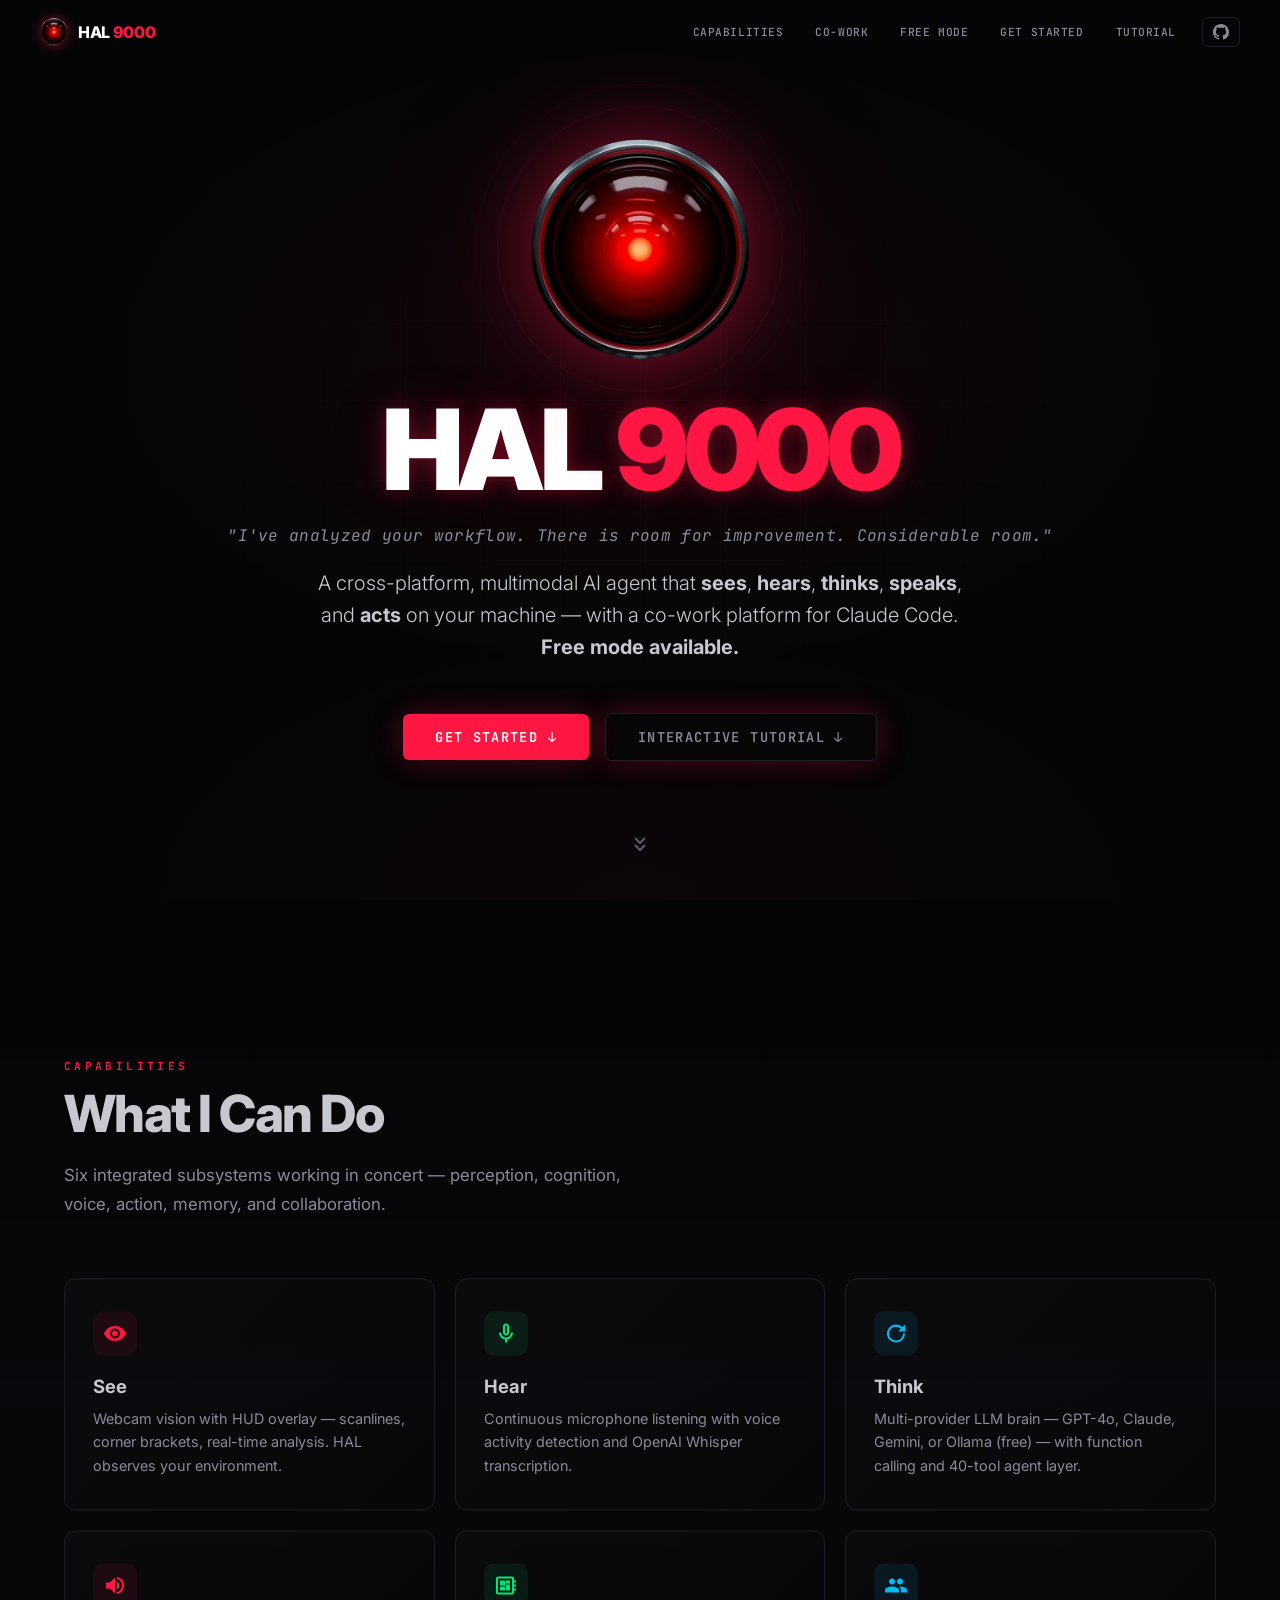
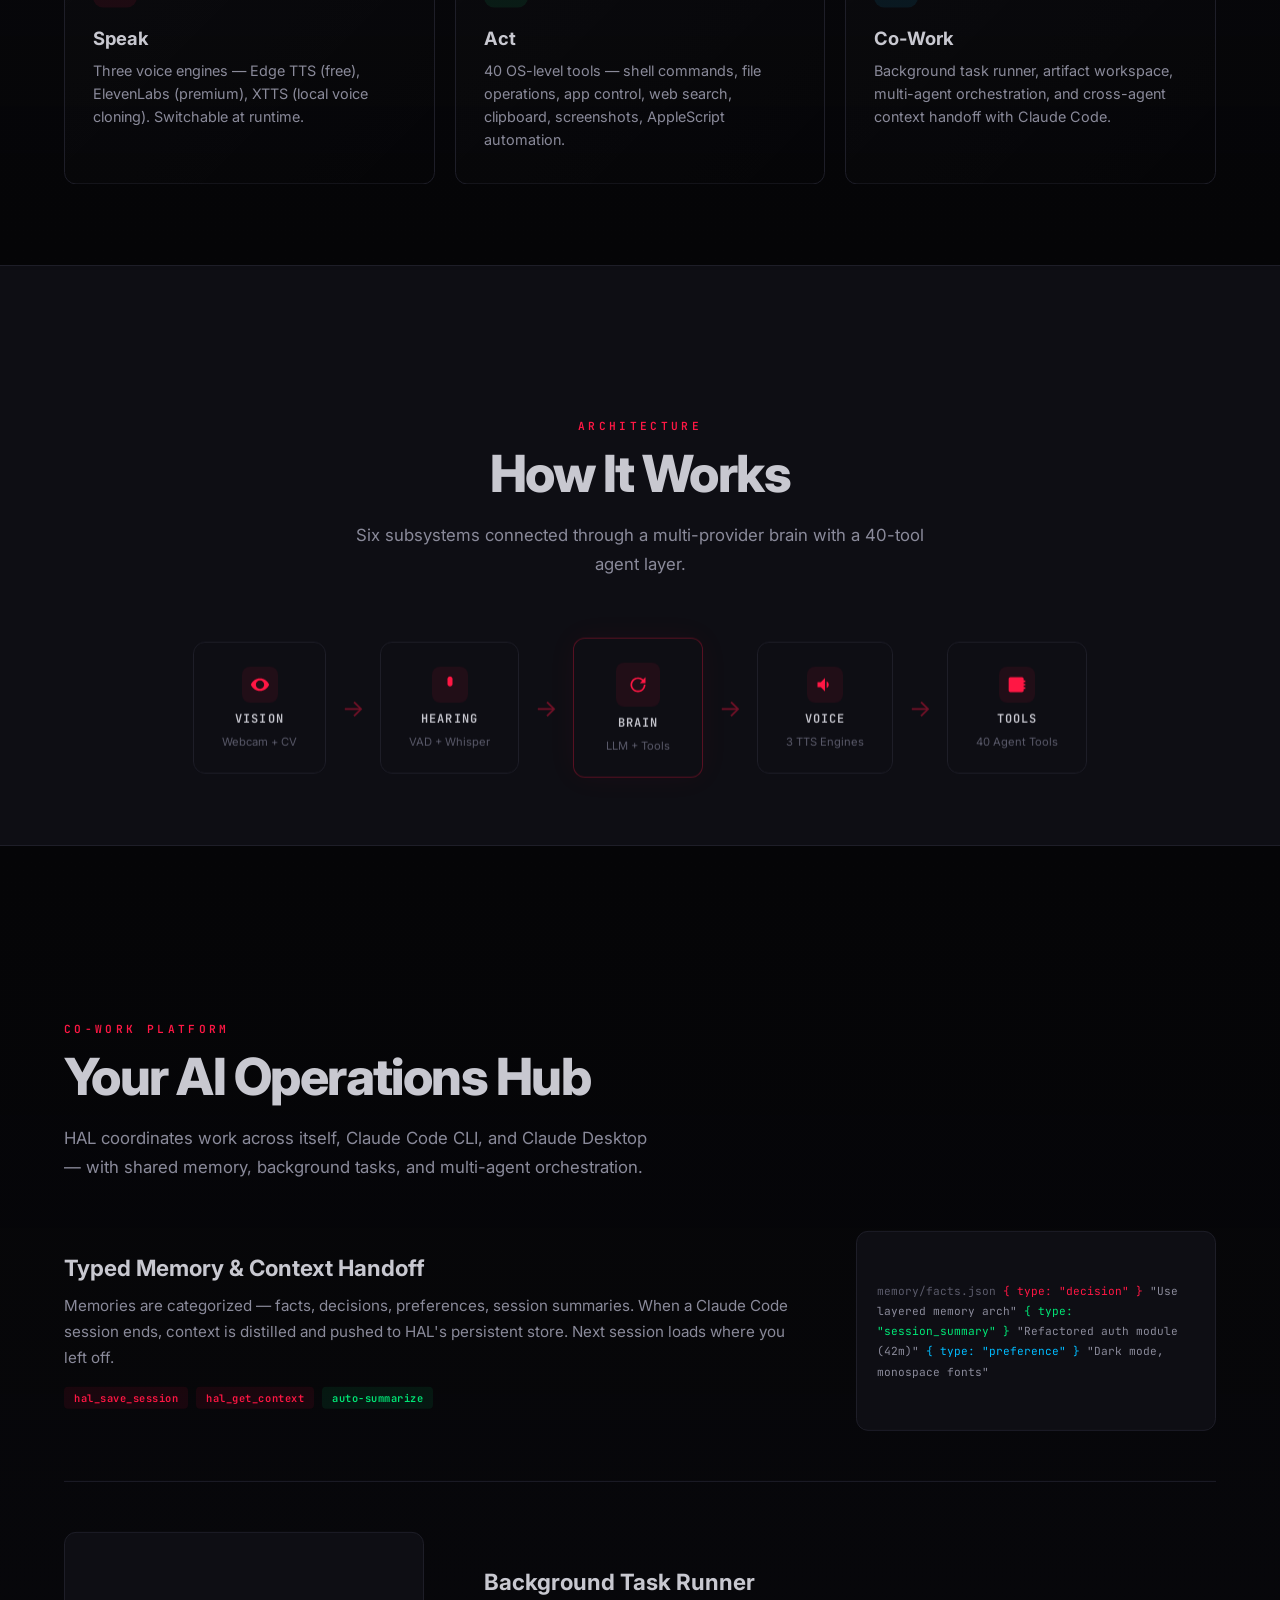
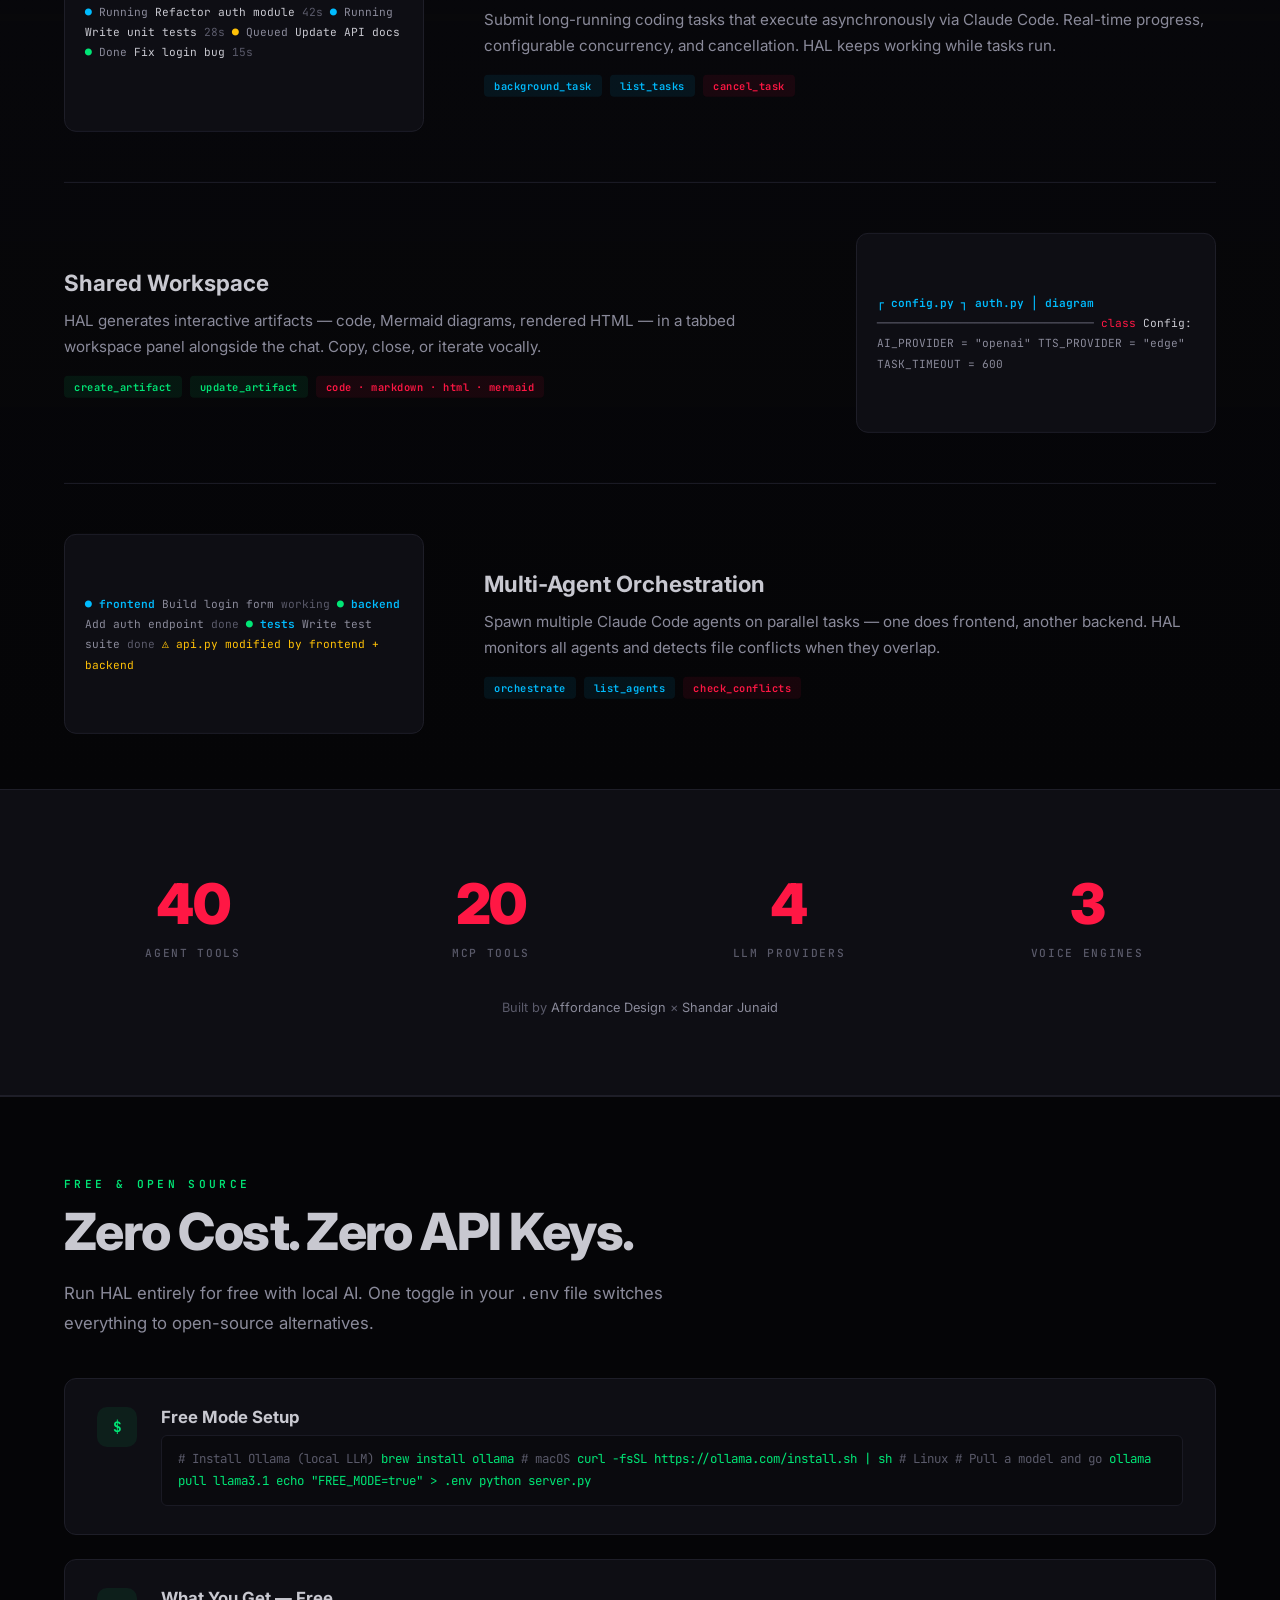
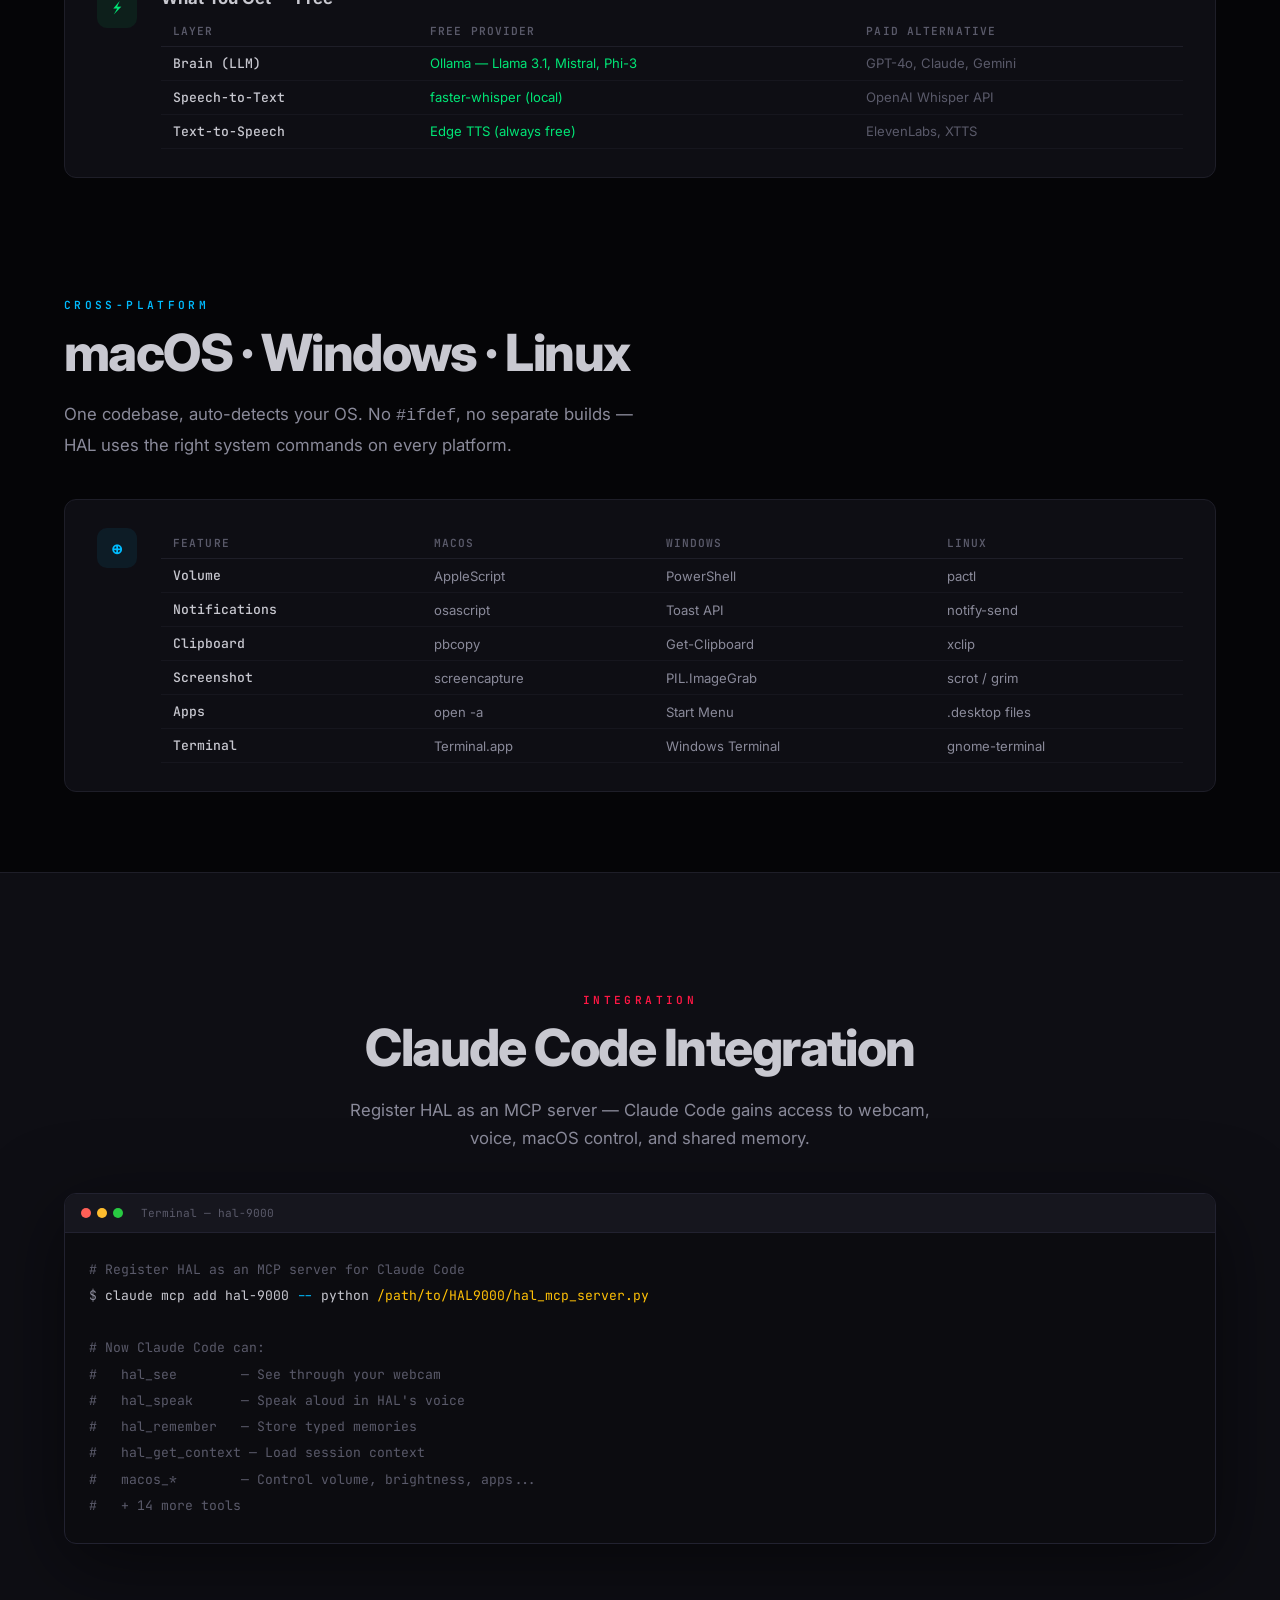
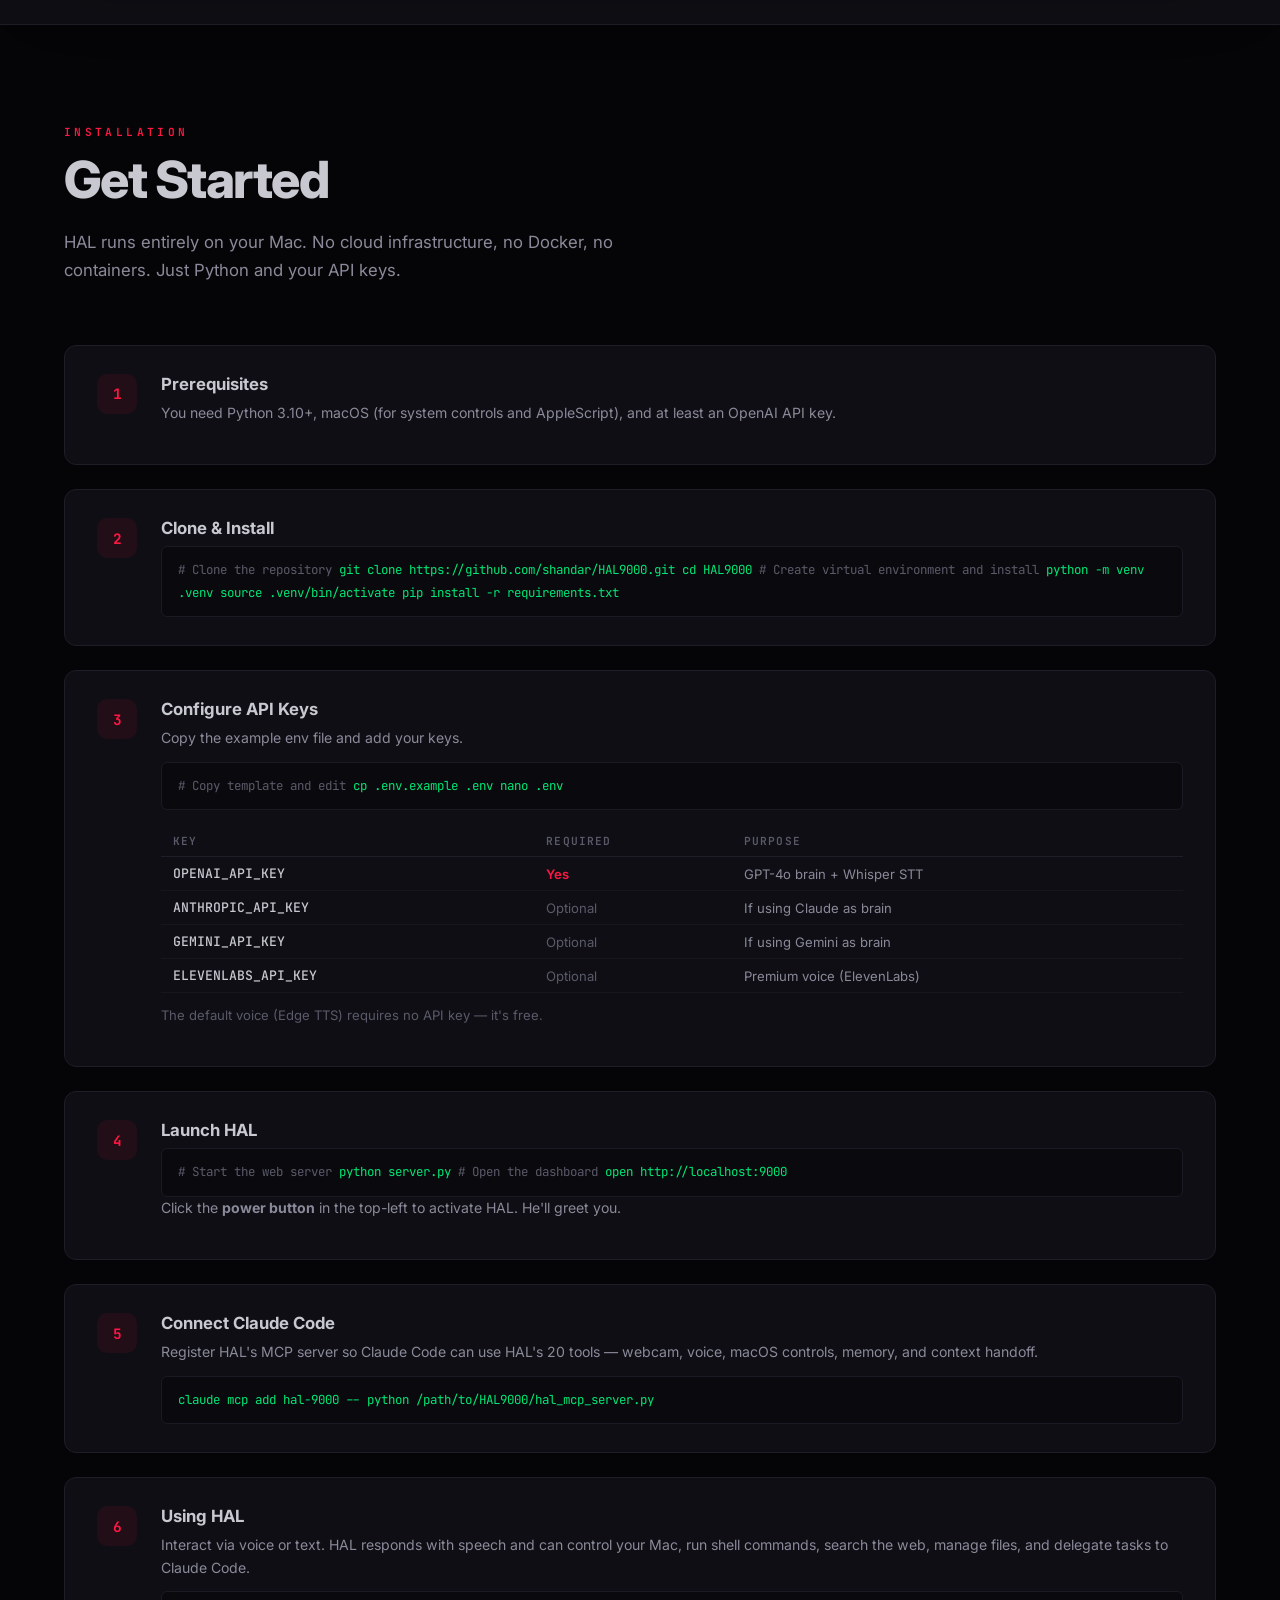
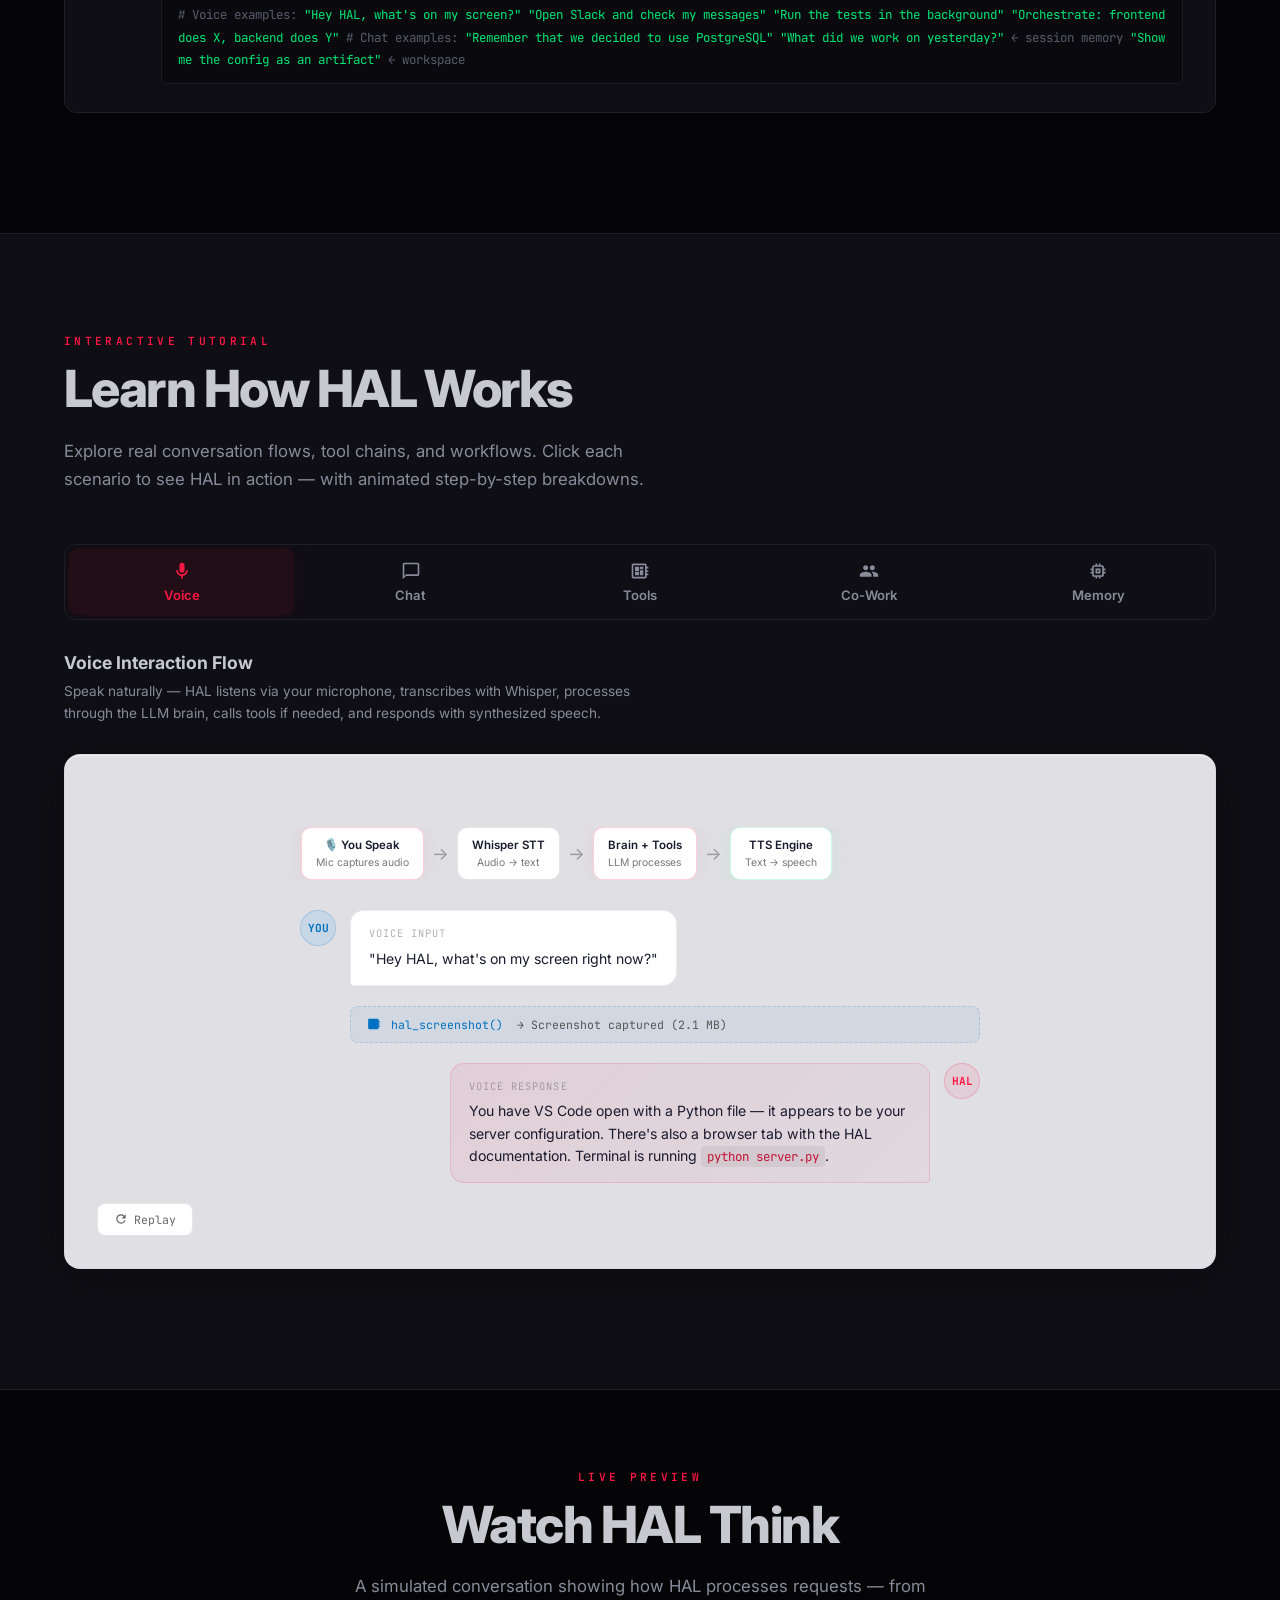
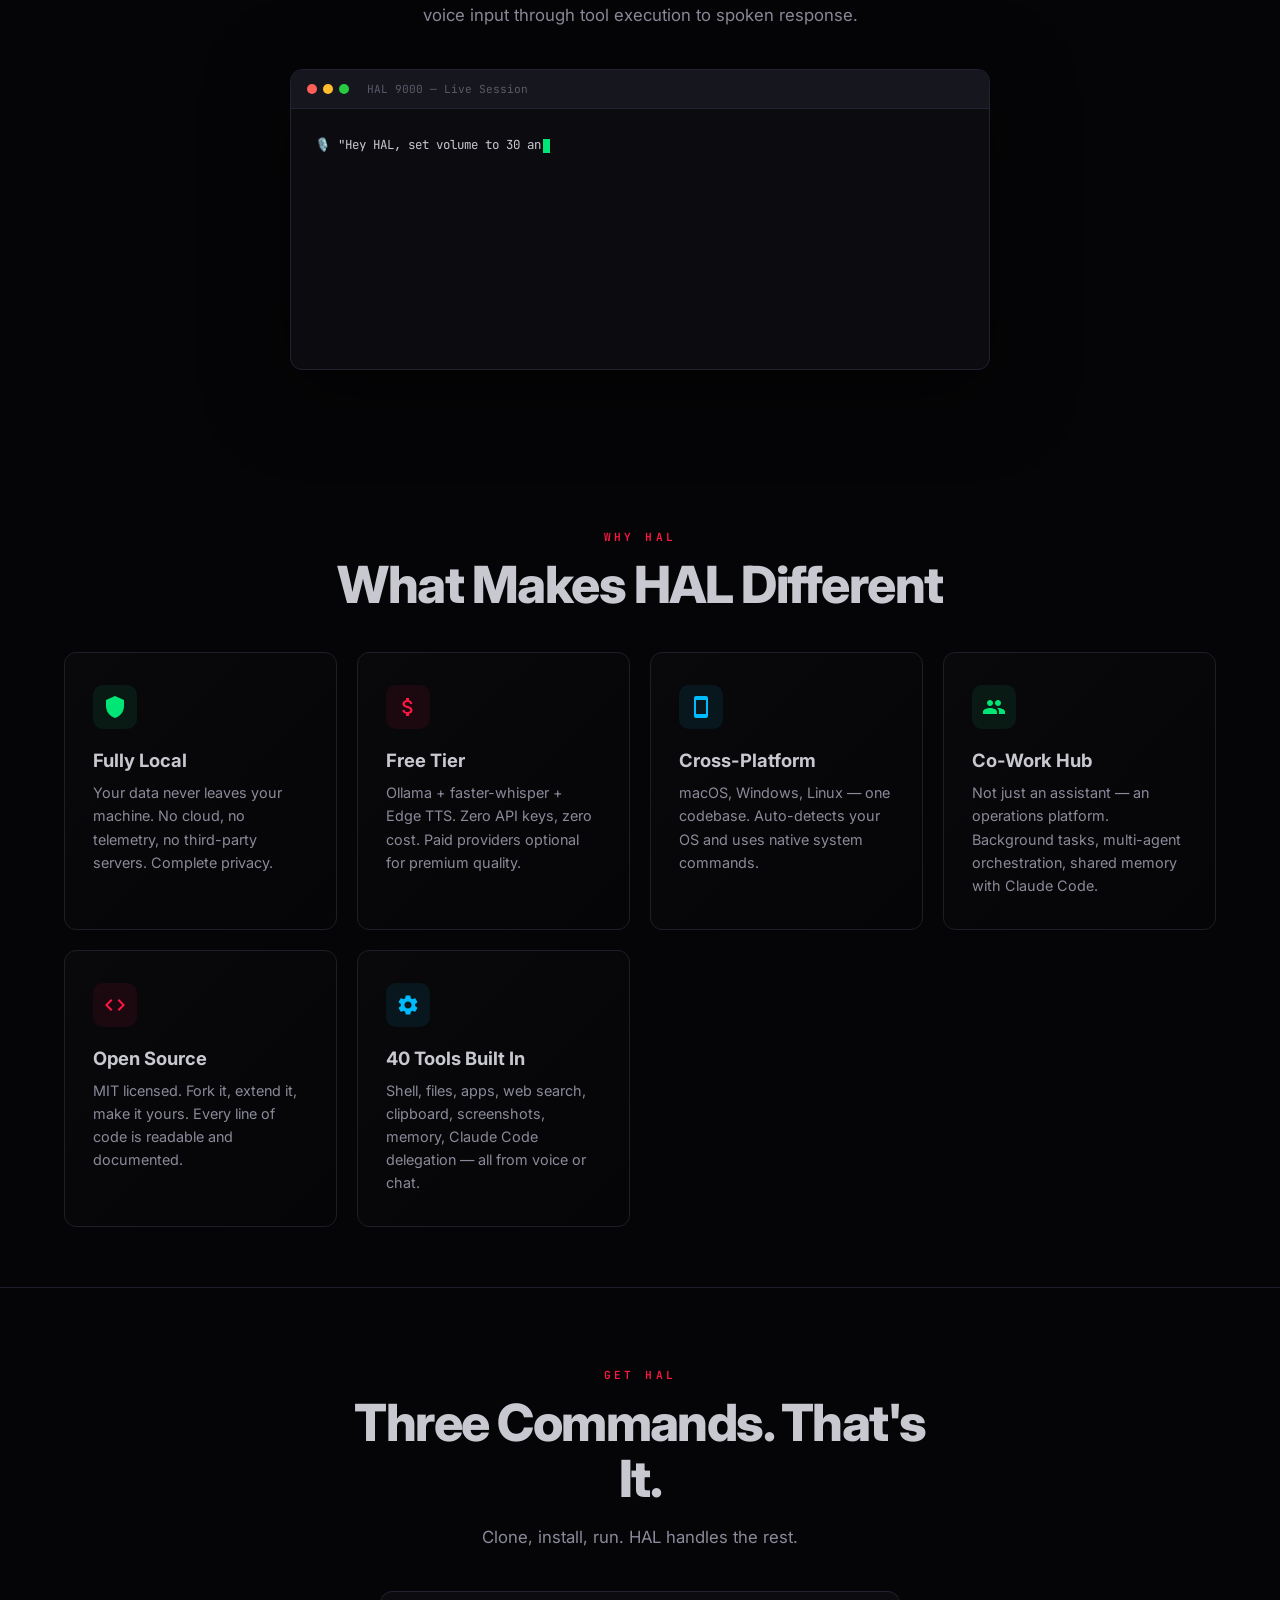
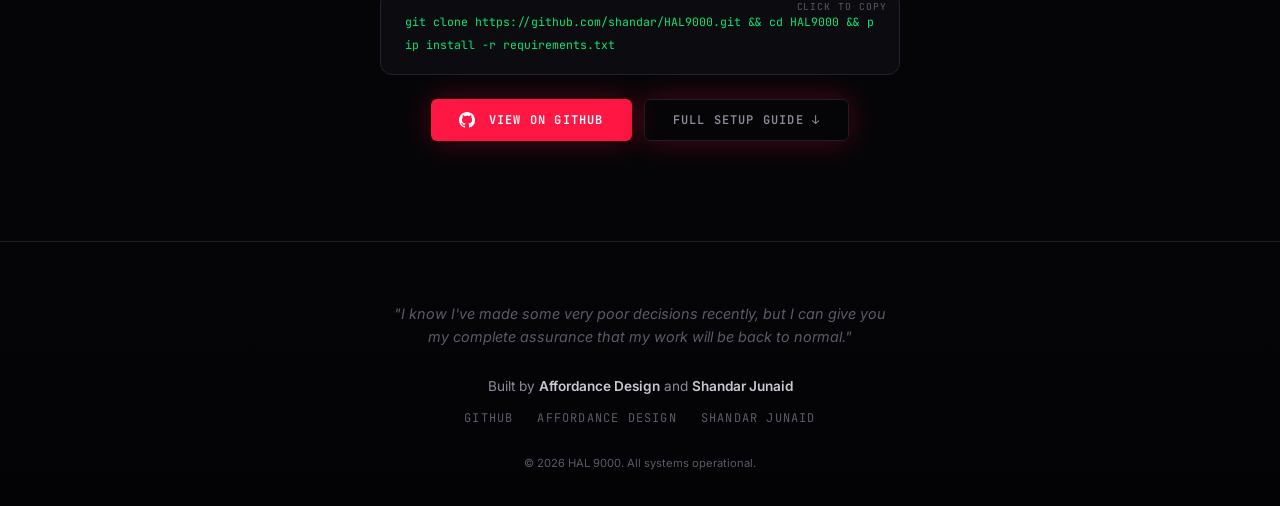
==== landing.html @ 559fd6ff "feat(landing): light tutorial frame, live demo terminal, why-HAL cards, install CTA Tutorial: - Off-" ====
<!DOCTYPE html>
<html lang="en">
<head>
  <meta charset="UTF-8">
  <meta name="viewport" content="width=device-width, initial-scale=1.0">
  <meta name="description" content="HAL 9000 — A cross-platform multimodal AI agent that sees, hears, thinks, speaks, and acts. 40 tools, 4 LLM providers (including free Ollama), co-work platform with Claude Code. Works on macOS, Windows, and Linux.">
  <meta name="theme-color" content="#ff1744">
  <title>HAL 9000 — Local Multimodal AI Agent</title>
  <link rel="icon" type="image/png" href="assets/HAL-eye-192.png">
  <link rel="preconnect" href="https://fonts.googleapis.com">
  <link rel="preconnect" href="https://fonts.gstatic.com" crossorigin>
  <link href="https://fonts.googleapis.com/css2?family=Inter:wght@300;400;500;600;700;800;900&family=JetBrains+Mono:wght@400;500;600&display=swap" rel="stylesheet">
  <link rel="stylesheet" href="assets/landing.css">
</head>
<body>

  <!-- ═══ NAV ═══ -->
  <nav class="nav" id="nav">
    <div class="nav-inner">
      <a href="#" class="nav-brand">
        <img src="assets/HAL-eye.png" alt="HAL" class="nav-logo">
        <span>HAL <span class="nav-9000">9000</span></span>
      </a>
      <div class="nav-links" id="nav-links">
        <a href="#capabilities" class="nav-link" data-section="capabilities">Capabilities</a>
        <a href="#cowork" class="nav-link" data-section="cowork">Co-Work</a>
        <a href="#free-mode" class="nav-link" data-section="free-mode">Free Mode</a>
        <a href="#guide" class="nav-link" data-section="guide">Get Started</a>
        <a href="#tutorial" class="nav-link" data-section="tutorial">Tutorial</a>
        <a href="https://github.com/shandar/HAL9000" target="_blank" class="nav-link nav-gh">
          <svg viewBox="0 0 24 24" fill="currentColor" width="16" height="16"><path d="M12 0C5.37 0 0 5.37 0 12c0 5.31 3.435 9.795 8.205 11.385.6.105.825-.255.825-.57 0-.285-.015-1.23-.015-2.235-3.015.555-3.795-.735-4.035-1.41-.135-.345-.72-1.41-1.23-1.695-.42-.225-1.02-.78-.015-.795.945-.015 1.62.87 1.845 1.23 1.08 1.815 2.805 1.305 3.495.99.105-.78.42-1.305.765-1.605-2.67-.3-5.46-1.335-5.46-5.925 0-1.305.465-2.385 1.23-3.225-.12-.3-.54-1.53.12-3.18 0 0 1.005-.315 3.3 1.23.96-.27 1.98-.405 3-.405s2.04.135 3 .405c2.295-1.56 3.3-1.23 3.3-1.23.66 1.65.24 2.88.12 3.18.765.84 1.23 1.905 1.23 3.225 0 4.605-2.805 5.625-5.475 5.925.435.375.81 1.095.81 2.22 0 1.605-.015 2.895-.015 3.3 0 .315.225.69.825.57A12.02 12.02 0 0024 12c0-6.63-5.37-12-12-12z"/></svg>
        </a>
      </div>
      <button class="nav-toggle" id="nav-toggle" onclick="document.getElementById('nav-links').classList.toggle('open')" aria-label="Menu">
        <span></span><span></span><span></span>
      </button>
    </div>
  </nav>

  <!-- ═══ HERO ═══ -->
  <section class="hero">
    <div class="hero-bg"></div>
    <div class="hero-grid"></div>
    <div class="hero-content">
      <div class="hero-eye-wrap" data-parallax="0.3">
        <div class="hero-eye-glow"></div>
        <div class="hero-ring"></div>
        <div class="hero-ring-2"></div>
        <img src="assets/HAL-eye.png" alt="HAL 9000 Eye" class="hero-eye" />
      </div>
      <h1 class="hero-title">HAL <span>9000</span></h1>
      <div class="hero-tagline-wrap">
        <canvas class="hero-waveform" id="hero-waveform"></canvas>
        <p class="hero-tagline" id="hero-tagline"></p>
      </div>
      <p class="hero-subtitle">A cross-platform, multimodal AI agent that <strong>sees</strong>, <strong>hears</strong>, <strong>thinks</strong>, <strong>speaks</strong>, and <strong>acts</strong> on your machine — with a co-work platform for Claude Code. <strong>Free mode available.</strong></p>
      <a href="#guide" class="hero-cta">Get Started ↓</a>
      <a href="#tutorial" class="hero-cta" style="background:transparent; border:1px solid var(--border); color:var(--text-dim); margin-left:12px;">Interactive Tutorial ↓</a>
    </div>
    <div class="scroll-indicator">
      <svg viewBox="0 0 24 24" fill="none" stroke="currentColor" stroke-width="2"><path d="M7 13l5 5 5-5M7 6l5 5 5-5"/></svg>
    </div>
  </section>

  <!-- ═══ CAPABILITIES ═══ -->
  <section class="capabilities" id="capabilities">
    <div class="container" data-parallax-section="0.03">
      <div class="reveal">
        <div class="section-label">Capabilities</div>
        <h2 class="section-title">What I Can Do</h2>
        <p class="section-desc">Six integrated subsystems working in concert — perception, cognition, voice, action, memory, and collaboration.</p>
      </div>

      <div class="cap-grid reveal-stagger">
        <div class="cap-card reveal" style="transition-delay:0.05s">
          <div class="cap-icon red">
            <svg viewBox="0 0 24 24" fill="currentColor"><path d="M12 4.5C7 4.5 2.73 7.61 1 12c1.73 4.39 6 7.5 11 7.5s9.27-3.11 11-7.5c-1.73-4.39-6-7.5-11-7.5zM12 17c-2.76 0-5-2.24-5-5s2.24-5 5-5 5 2.24 5 5-2.24 5-5 5zm0-8c-1.66 0-3 1.34-3 3s1.34 3 3 3 3-1.34 3-3-1.34-3-3-3z"/></svg>
          </div>
          <h3>See</h3>
          <p>Webcam vision with HUD overlay — scanlines, corner brackets, real-time analysis. HAL observes your environment.</p>
        </div>

        <div class="cap-card reveal" style="transition-delay:0.1s">
          <div class="cap-icon green">
            <svg viewBox="0 0 24 24" fill="currentColor"><path d="M12 14c1.66 0 3-1.34 3-3V5c0-1.66-1.34-3-3-3S9 3.34 9 5v6c0 1.66 1.34 3 3 3zm-1-9c0-.55.45-1 1-1s1 .45 1 1v6c0 .55-.45 1-1 1s-1-.45-1-1V5zm6 6c0 2.76-2.24 5-5 5s-5-2.24-5-5H5c0 3.53 2.61 6.43 6 6.92V21h2v-3.08c3.39-.49 6-3.39 6-6.92h-2z"/></svg>
          </div>
          <h3>Hear</h3>
          <p>Continuous microphone listening with voice activity detection and OpenAI Whisper transcription.</p>
        </div>

        <div class="cap-card reveal" style="transition-delay:0.15s">
          <div class="cap-icon cyan">
            <svg viewBox="0 0 24 24" fill="currentColor"><path d="M21 10.12h-6.78l2.74-2.82c-2.73-2.7-7.15-2.8-9.88-.1-2.73 2.71-2.73 7.08 0 9.79s7.15 2.71 9.88 0C18.32 15.65 19 14.08 19 12.1h2c0 1.98-.88 4.55-2.64 6.29-3.51 3.48-9.21 3.48-12.72 0-3.5-3.47-3.5-9.12 0-12.6 3.51-3.47 9.14-3.49 12.65-.06L21 3v7.12z"/></svg>
          </div>
          <h3>Think</h3>
          <p>Multi-provider LLM brain — GPT-4o, Claude, Gemini, or Ollama (free) — with function calling and 40-tool agent layer.</p>
        </div>

        <div class="cap-card reveal" style="transition-delay:0.2s">
          <div class="cap-icon red">
            <svg viewBox="0 0 24 24" fill="currentColor"><path d="M3 9v6h4l5 5V4L7 9H3zm13.5 3c0-1.77-1.02-3.29-2.5-4.03v8.05c1.48-.73 2.5-2.25 2.5-4.02zM14 3.23v2.06c2.89.86 5 3.54 5 6.71s-2.11 5.85-5 6.71v2.06c4.01-.91 7-4.49 7-8.77s-2.99-7.86-7-8.77z"/></svg>
          </div>
          <h3>Speak</h3>
          <p>Three voice engines — Edge TTS (free), ElevenLabs (premium), XTTS (local voice cloning). Switchable at runtime.</p>
        </div>

        <div class="cap-card reveal" style="transition-delay:0.25s">
          <div class="cap-icon green">
            <svg viewBox="0 0 24 24" fill="currentColor"><path d="M22 9V7h-2V5c0-1.1-.9-2-2-2H4c-1.1 0-2 .9-2 2v14c0 1.1.9 2 2 2h14c1.1 0 2-.9 2-2v-2h2v-2h-2v-2h2v-2h-2V9h2zm-4 10H4V5h14v14zM6 13h5v4H6v-4zm6-6h4v3h-4V7zM6 7h5v5H6V7zm6 4h4v6h-4v-6z"/></svg>
          </div>
          <h3>Act</h3>
          <p>40 OS-level tools — shell commands, file operations, app control, web search, clipboard, screenshots, AppleScript automation.</p>
        </div>

        <div class="cap-card reveal" style="transition-delay:0.3s">
          <div class="cap-icon cyan">
            <svg viewBox="0 0 24 24" fill="currentColor"><path d="M16 11c1.66 0 2.99-1.34 2.99-3S17.66 5 16 5c-1.66 0-3 1.34-3 3s1.34 3 3 3zm-8 0c1.66 0 2.99-1.34 2.99-3S9.66 5 8 5C6.34 5 5 6.34 5 8s1.34 3 3 3zm0 2c-2.33 0-7 1.17-7 3.5V19h14v-2.5c0-2.33-4.67-3.5-7-3.5zm8 0c-.29 0-.62.02-.97.05 1.16.84 1.97 1.97 1.97 3.45V19h6v-2.5c0-2.33-4.67-3.5-7-3.5z"/></svg>
          </div>
          <h3>Co-Work</h3>
          <p>Background task runner, artifact workspace, multi-agent orchestration, and cross-agent context handoff with Claude Code.</p>
        </div>
      </div>
    </div>
  </section>

  <!-- ═══ ARCHITECTURE ═══ -->
  <section class="architecture">
    <div class="container" data-parallax-section="0.04">
      <div class="reveal" style="text-align:center;">
        <div class="section-label">Architecture</div>
        <h2 class="section-title">How It Works</h2>
        <p class="section-desc" style="margin:0 auto 20px;">Six subsystems connected through a multi-provider brain with a 40-tool agent layer.</p>
      </div>

      <div class="arch-flow reveal">
        <div class="arch-node">
          <div class="arch-node-icon">
            <svg viewBox="0 0 24 24" fill="currentColor"><path d="M12 4.5C7 4.5 2.73 7.61 1 12c1.73 4.39 6 7.5 11 7.5s9.27-3.11 11-7.5c-1.73-4.39-6-7.5-11-7.5zM12 17c-2.76 0-5-2.24-5-5s2.24-5 5-5 5 2.24 5 5-2.24 5-5 5z"/></svg>
          </div>
          <span class="arch-node-label">Vision</span>
          <span class="arch-node-sub">Webcam + CV</span>
        </div>

        <span class="arch-arrow">→</span>

        <div class="arch-node">
          <div class="arch-node-icon">
            <svg viewBox="0 0 24 24" fill="currentColor"><path d="M12 14c1.66 0 3-1.34 3-3V5c0-1.66-1.34-3-3-3S9 3.34 9 5v6c0 1.66 1.34 3 3 3z"/></svg>
          </div>
          <span class="arch-node-label">Hearing</span>
          <span class="arch-node-sub">VAD + Whisper</span>
        </div>

        <span class="arch-arrow">→</span>

        <div class="arch-node" style="border-color: rgba(255,23,68,0.3); box-shadow: 0 0 30px rgba(255,23,68,0.05);">
          <div class="arch-node-icon" style="width:44px; height:44px;">
            <svg viewBox="0 0 24 24" fill="currentColor"><path d="M21 10.12h-6.78l2.74-2.82c-2.73-2.7-7.15-2.8-9.88-.1-2.73 2.71-2.73 7.08 0 9.79s7.15 2.71 9.88 0C18.32 15.65 19 14.08 19 12.1h2c0 1.98-.88 4.55-2.64 6.29-3.51 3.48-9.21 3.48-12.72 0-3.5-3.47-3.5-9.12 0-12.6 3.51-3.47 9.14-3.49 12.65-.06L21 3v7.12z"/></svg>
          </div>
          <span class="arch-node-label">Brain</span>
          <span class="arch-node-sub">LLM + Tools</span>
        </div>

        <span class="arch-arrow">→</span>

        <div class="arch-node">
          <div class="arch-node-icon">
            <svg viewBox="0 0 24 24" fill="currentColor"><path d="M3 9v6h4l5 5V4L7 9H3zm13.5 3c0-1.77-1.02-3.29-2.5-4.03v8.05c1.48-.73 2.5-2.25 2.5-4.02z"/></svg>
          </div>
          <span class="arch-node-label">Voice</span>
          <span class="arch-node-sub">3 TTS Engines</span>
        </div>

        <span class="arch-arrow">→</span>

        <div class="arch-node">
          <div class="arch-node-icon">
            <svg viewBox="0 0 24 24" fill="currentColor"><path d="M22 9V7h-2V5c0-1.1-.9-2-2-2H4c-1.1 0-2 .9-2 2v14c0 1.1.9 2 2 2h14c1.1 0 2-.9 2-2v-2h2v-2h-2v-2h2v-2h-2V9h2z"/></svg>
          </div>
          <span class="arch-node-label">Tools</span>
          <span class="arch-node-sub">40 Agent Tools</span>
        </div>
      </div>
    </div>
  </section>

  <!-- ═══ CO-WORK ═══ -->
  <section class="cowork" id="cowork">
    <div class="container" data-parallax-section="0.03">
      <div class="reveal">
        <div class="section-label">Co-Work Platform</div>
        <h2 class="section-title">Your AI Operations Hub</h2>
        <p class="section-desc">HAL coordinates work across itself, Claude Code CLI, and Claude Desktop — with shared memory, background tasks, and multi-agent orchestration.</p>
      </div>

      <div class="cowork-strip reveal-left">
        <div class="cowork-text">
          <h3>Typed Memory & Context Handoff</h3>
          <p>Memories are categorized — facts, decisions, preferences, session summaries. When a Claude Code session ends, context is distilled and pushed to HAL's persistent store. Next session loads where you left off.</p>
          <div class="cowork-tags">
            <span class="cowork-tag">hal_save_session</span>
            <span class="cowork-tag">hal_get_context</span>
            <span class="cowork-tag green">auto-summarize</span>
          </div>
        </div>
        <div class="cowork-visual">
          <div class="cowork-visual-inner">
<span style="color:var(--text-muted)">memory/facts.json</span>
<span style="color:var(--red)">{ type: "decision" }</span>
<span style="color:var(--text-dim)">  "Use layered memory arch"</span>
<span style="color:var(--green)">{ type: "session_summary" }</span>
<span style="color:var(--text-dim)">  "Refactored auth module (42m)"</span>
<span style="color:var(--cyan)">{ type: "preference" }</span>
<span style="color:var(--text-dim)">  "Dark mode, monospace fonts"</span>
          </div>
        </div>
      </div>

      <div class="cowork-strip reverse reveal-right">
        <div class="cowork-text">
          <h3>Background Task Runner</h3>
          <p>Submit long-running coding tasks that execute asynchronously via Claude Code. Real-time progress, configurable concurrency, and cancellation. HAL keeps working while tasks run.</p>
          <div class="cowork-tags">
            <span class="cowork-tag cyan">background_task</span>
            <span class="cowork-tag cyan">list_tasks</span>
            <span class="cowork-tag">cancel_task</span>
          </div>
        </div>
        <div class="cowork-visual">
          <div class="cowork-visual-inner">
<span style="color:var(--cyan)">●</span> <span style="color:var(--text-dim)">Running</span>  <span style="color:var(--text)">Refactor auth module</span>  <span style="color:var(--text-muted)">42s</span>
<span style="color:var(--cyan)">●</span> <span style="color:var(--text-dim)">Running</span>  <span style="color:var(--text)">Write unit tests</span>  <span style="color:var(--text-muted)">28s</span>
<span style="color:var(--amber)">●</span> <span style="color:var(--text-dim)">Queued</span>   <span style="color:var(--text)">Update API docs</span>
<span style="color:var(--green)">●</span> <span style="color:var(--text-dim)">Done</span>     <span style="color:var(--text)">Fix login bug</span>  <span style="color:var(--text-muted)">15s</span>
          </div>
        </div>
      </div>

      <div class="cowork-strip reveal-left">
        <div class="cowork-text">
          <h3>Shared Workspace</h3>
          <p>HAL generates interactive artifacts — code, Mermaid diagrams, rendered HTML — in a tabbed workspace panel alongside the chat. Copy, close, or iterate vocally.</p>
          <div class="cowork-tags">
            <span class="cowork-tag green">create_artifact</span>
            <span class="cowork-tag green">update_artifact</span>
            <span class="cowork-tag">code · markdown · html · mermaid</span>
          </div>
        </div>
        <div class="cowork-visual">
          <div class="cowork-visual-inner" style="color:var(--text-dim)">
<span style="color:var(--cyan);font-weight:600;">┌ config.py ┐  auth.py  │  diagram</span>
<span style="color:var(--text-muted)">───────────────────────────────</span>
<span style="color:var(--red)">class</span> <span style="color:var(--text)">Config:</span>
  <span style="color:var(--text-dim)">AI_PROVIDER = "openai"</span>
  <span style="color:var(--text-dim)">TTS_PROVIDER = "edge"</span>
  <span style="color:var(--text-dim)">TASK_TIMEOUT = 600</span>
          </div>
        </div>
      </div>

      <div class="cowork-strip reverse reveal-right">
        <div class="cowork-text">
          <h3>Multi-Agent Orchestration</h3>
          <p>Spawn multiple Claude Code agents on parallel tasks — one does frontend, another backend. HAL monitors all agents and detects file conflicts when they overlap.</p>
          <div class="cowork-tags">
            <span class="cowork-tag cyan">orchestrate</span>
            <span class="cowork-tag cyan">list_agents</span>
            <span class="cowork-tag">check_conflicts</span>
          </div>
        </div>
        <div class="cowork-visual">
          <div class="cowork-visual-inner">
<span style="color:var(--cyan)">●</span> <span style="color:var(--cyan);font-weight:600;">frontend</span>  <span style="color:var(--text-dim)">Build login form</span>  <span style="color:var(--text-muted)">working</span>
<span style="color:var(--green)">●</span> <span style="color:var(--cyan);font-weight:600;">backend</span>   <span style="color:var(--text-dim)">Add auth endpoint</span>  <span style="color:var(--text-muted)">done</span>
<span style="color:var(--green)">●</span> <span style="color:var(--cyan);font-weight:600;">tests</span>     <span style="color:var(--text-dim)">Write test suite</span>  <span style="color:var(--text-muted)">done</span>

<span style="color:var(--amber)">⚠ api.py modified by frontend + backend</span>
          </div>
        </div>
      </div>
    </div>
  </section>

  <!-- ═══ STATS ═══ -->
  <section class="stats">
    <div class="container">
      <div class="stats-grid reveal">
        <div>
          <div class="stat-number"><span class="counter-val" data-target="40">0</span></div>
          <div class="stat-label">Agent Tools</div>
        </div>
        <div>
          <div class="stat-number"><span class="counter-val" data-target="20">0</span></div>
          <div class="stat-label">MCP Tools</div>
        </div>
        <div>
          <div class="stat-number"><span class="counter-val" data-target="4">0</span></div>
          <div class="stat-label">LLM Providers</div>
        </div>
        <div>
          <div class="stat-number"><span class="counter-val" data-target="3">0</span></div>
          <div class="stat-label">Voice Engines</div>
        </div>
      </div>
      <div class="stats-attribution reveal">
        Built by <a href="https://affordance.design" target="_blank">Affordance Design</a> × <a href="https://shandarjunaid.com" target="_blank">Shandar Junaid</a>
      </div>
    </div>
  </section>

  <!-- ═══ FREE MODE ═══ -->
  <section class="guide" id="free-mode" style="padding:80px 0 60px; border-top:1px solid var(--border);">
    <div class="container">
      <div class="reveal">
        <div class="section-label" style="color:var(--green);">Free &amp; Open Source</div>
        <h2 class="section-title">Zero Cost. Zero API Keys.</h2>
        <p class="section-desc">Run HAL entirely for free with local AI. One toggle in your <code>.env</code> file switches everything to open-source alternatives.</p>
      </div>

      <div class="guide-steps" style="margin-top:40px;">
        <div class="guide-step reveal" style="transition-delay:0.05s">
          <div class="guide-step-num" style="background:var(--green-dim);color:var(--green);">$</div>
          <div class="guide-step-content">
            <h4>Free Mode Setup</h4>
            <div class="guide-code"><span class="dim"># Install Ollama (local LLM)</span>
brew install ollama              <span class="dim"># macOS</span>
curl -fsSL https://ollama.com/install.sh | sh   <span class="dim"># Linux</span>

<span class="dim"># Pull a model and go</span>
ollama pull llama3.1
echo "FREE_MODE=true" > .env
python server.py</div>
          </div>
        </div>

        <div class="guide-step reveal" style="transition-delay:0.1s">
          <div class="guide-step-num" style="background:var(--green-dim);color:var(--green);">⚡</div>
          <div class="guide-step-content">
            <h4>What You Get — Free</h4>
            <table class="guide-table" style="margin-top:8px;">
              <thead>
                <tr><th>Layer</th><th>Free Provider</th><th>Paid Alternative</th></tr>
              </thead>
              <tbody>
                <tr><td>Brain (LLM)</td><td style="color:var(--green);">Ollama — Llama 3.1, Mistral, Phi-3</td><td class="optional">GPT-4o, Claude, Gemini</td></tr>
                <tr><td>Speech-to-Text</td><td style="color:var(--green);">faster-whisper (local)</td><td class="optional">OpenAI Whisper API</td></tr>
                <tr><td>Text-to-Speech</td><td style="color:var(--green);">Edge TTS (always free)</td><td class="optional">ElevenLabs, XTTS</td></tr>
              </tbody>
            </table>
          </div>
        </div>
      </div>
    </div>
  </section>

  <!-- ═══ CROSS-PLATFORM ═══ -->
  <section class="guide" style="padding:60px 0 80px;">
    <div class="container">
      <div class="reveal">
        <div class="section-label" style="color:var(--cyan);">Cross-Platform</div>
        <h2 class="section-title">macOS · Windows · Linux</h2>
        <p class="section-desc">One codebase, auto-detects your OS. No <code>#ifdef</code>, no separate builds — HAL uses the right system commands on every platform.</p>
      </div>

      <div class="guide-step reveal" style="margin-top:40px;">
        <div class="guide-step-num" style="background:var(--cyan-dim);color:var(--cyan);">⊕</div>
        <div class="guide-step-content">
          <table class="guide-table" style="margin-top:0;">
            <thead>
              <tr><th>Feature</th><th>macOS</th><th>Windows</th><th>Linux</th></tr>
            </thead>
            <tbody>
              <tr><td>Volume</td><td>AppleScript</td><td>PowerShell</td><td>pactl</td></tr>
              <tr><td>Notifications</td><td>osascript</td><td>Toast API</td><td>notify-send</td></tr>
              <tr><td>Clipboard</td><td>pbcopy</td><td>Get-Clipboard</td><td>xclip</td></tr>
              <tr><td>Screenshot</td><td>screencapture</td><td>PIL.ImageGrab</td><td>scrot / grim</td></tr>
              <tr><td>Apps</td><td>open -a</td><td>Start Menu</td><td>.desktop files</td></tr>
              <tr><td>Terminal</td><td>Terminal.app</td><td>Windows Terminal</td><td>gnome-terminal</td></tr>
            </tbody>
          </table>
        </div>
      </div>
    </div>
  </section>

  <!-- ═══ INTEGRATION ═══ -->
  <section class="integration">
    <div class="container">
      <div class="reveal" style="text-align:center;">
        <div class="section-label">Integration</div>
        <h2 class="section-title">Claude Code Integration</h2>
        <p class="section-desc" style="margin:0 auto;">Register HAL as an MCP server — Claude Code gains access to webcam, voice, macOS control, and shared memory.</p>
      </div>
      <div class="terminal reveal">
        <div class="terminal-bar">
          <div class="terminal-dot r"></div>
          <div class="terminal-dot y"></div>
          <div class="terminal-dot g"></div>
          <span class="terminal-title">Terminal — hal-9000</span>
        </div>
        <div class="terminal-body"><span class="comment"># Register HAL as an MCP server for Claude Code</span>
<span class="prompt">$</span> <span class="cmd">claude mcp add hal-9000</span> <span class="flag">--</span> <span class="cmd">python</span> <span class="url">/path/to/HAL9000/hal_mcp_server.py</span>

<span class="comment"># Now Claude Code can:</span>
<span class="comment">#   hal_see        — See through your webcam</span>
<span class="comment">#   hal_speak      — Speak aloud in HAL's voice</span>
<span class="comment">#   hal_remember   — Store typed memories</span>
<span class="comment">#   hal_get_context — Load session context</span>
<span class="comment">#   macos_*        — Control volume, brightness, apps...</span>
<span class="comment">#   + 14 more tools</span></div>
      </div>
    </div>
  </section>

  <!-- ═══ GUIDE ═══ -->
  <section class="guide" id="guide">
    <div class="container">
      <div class="reveal">
        <div class="section-label">Installation</div>
        <h2 class="section-title">Get Started</h2>
        <p class="section-desc">HAL runs entirely on your Mac. No cloud infrastructure, no Docker, no containers. Just Python and your API keys.</p>
      </div>

      <div class="guide-steps">
        <div class="guide-step reveal" style="transition-delay:0.05s">
          <div class="guide-step-num">1</div>
          <div class="guide-step-content">
            <h4>Prerequisites</h4>
            <p>You need Python 3.10+, macOS (for system controls and AppleScript), and at least an OpenAI API key.</p>
          </div>
        </div>

        <div class="guide-step reveal" style="transition-delay:0.1s">
          <div class="guide-step-num">2</div>
          <div class="guide-step-content">
            <h4>Clone & Install</h4>
            <div class="guide-code"><span class="dim"># Clone the repository</span>
git clone https://github.com/shandar/HAL9000.git
cd HAL9000

<span class="dim"># Create virtual environment and install</span>
python -m venv .venv
source .venv/bin/activate
pip install -r requirements.txt</div>
          </div>
        </div>

        <div class="guide-step reveal" style="transition-delay:0.15s">
          <div class="guide-step-num">3</div>
          <div class="guide-step-content">
            <h4>Configure API Keys</h4>
            <p>Copy the example env file and add your keys.</p>
            <div class="guide-code"><span class="dim"># Copy template and edit</span>
cp .env.example .env
nano .env</div>
            <table class="guide-table" style="margin-top:16px;">
              <thead>
                <tr><th>Key</th><th>Required</th><th>Purpose</th></tr>
              </thead>
              <tbody>
                <tr><td>OPENAI_API_KEY</td><td class="required">Yes</td><td>GPT-4o brain + Whisper STT</td></tr>
                <tr><td>ANTHROPIC_API_KEY</td><td class="optional">Optional</td><td>If using Claude as brain</td></tr>
                <tr><td>GEMINI_API_KEY</td><td class="optional">Optional</td><td>If using Gemini as brain</td></tr>
                <tr><td>ELEVENLABS_API_KEY</td><td class="optional">Optional</td><td>Premium voice (ElevenLabs)</td></tr>
              </tbody>
            </table>
            <p style="margin-top:12px; font-size:0.82rem; color:var(--text-muted);">The default voice (Edge TTS) requires no API key — it's free.</p>
          </div>
        </div>

        <div class="guide-step reveal" style="transition-delay:0.2s">
          <div class="guide-step-num">4</div>
          <div class="guide-step-content">
            <h4>Launch HAL</h4>
            <div class="guide-code"><span class="dim"># Start the web server</span>
python server.py

<span class="dim"># Open the dashboard</span>
open http://localhost:9000</div>
            <p>Click the <strong>power button</strong> in the top-left to activate HAL. He'll greet you.</p>
          </div>
        </div>

        <div class="guide-step reveal" style="transition-delay:0.25s">
          <div class="guide-step-num">5</div>
          <div class="guide-step-content">
            <h4>Connect Claude Code</h4>
            <p>Register HAL's MCP server so Claude Code can use HAL's 20 tools — webcam, voice, macOS controls, memory, and context handoff.</p>
            <div class="guide-code">claude mcp add hal-9000 -- python /path/to/HAL9000/hal_mcp_server.py</div>
          </div>
        </div>

        <div class="guide-step reveal" style="transition-delay:0.3s">
          <div class="guide-step-num">6</div>
          <div class="guide-step-content">
            <h4>Using HAL</h4>
            <p>Interact via voice or text. HAL responds with speech and can control your Mac, run shell commands, search the web, manage files, and delegate tasks to Claude Code.</p>
            <div class="guide-code"><span class="dim"># Voice examples:</span>
"Hey HAL, what's on my screen?"
"Open Slack and check my messages"
"Run the tests in the background"
"Orchestrate: frontend does X, backend does Y"

<span class="dim"># Chat examples:</span>
"Remember that we decided to use PostgreSQL"
"What did we work on yesterday?"       <span class="dim">← session memory</span>
"Show me the config as an artifact"    <span class="dim">← workspace</span></div>
          </div>
        </div>
      </div>
    </div>
  </section>

  <!-- ═══ TUTORIAL ═══ -->
  <section class="tutorial" id="tutorial">
    <div class="container">
      <div class="reveal">
        <div class="section-label">Interactive Tutorial</div>
        <h2 class="section-title">Learn How HAL Works</h2>
        <p class="section-desc">Explore real conversation flows, tool chains, and workflows. Click each scenario to see HAL in action — with animated step-by-step breakdowns.</p>
      </div>

      <!-- Scenario Tabs -->
      <div class="tut-tabs reveal">
        <button class="tut-tab active" data-panel="voice" onclick="switchTutTab(this)">
          <svg viewBox="0 0 24 24" fill="currentColor"><path d="M12 14c1.66 0 3-1.34 3-3V5c0-1.66-1.34-3-3-3S9 3.34 9 5v6c0 1.66 1.34 3 3 3z"/><path d="M17 11c0 2.76-2.24 5-5 5s-5-2.24-5-5H5c0 3.53 2.61 6.43 6 6.92V21h2v-3.08c3.39-.49 6-3.39 6-6.92h-2z"/></svg>
          Voice
        </button>
        <button class="tut-tab" data-panel="chat" onclick="switchTutTab(this)">
          <svg viewBox="0 0 24 24" fill="currentColor"><path d="M20 2H4c-1.1 0-2 .9-2 2v18l4-4h14c1.1 0 2-.9 2-2V4c0-1.1-.9-2-2-2zm0 14H6l-2 2V4h16v12z"/></svg>
          Chat
        </button>
        <button class="tut-tab" data-panel="tools" onclick="switchTutTab(this)">
          <svg viewBox="0 0 24 24" fill="currentColor"><path d="M22 9V7h-2V5c0-1.1-.9-2-2-2H4c-1.1 0-2 .9-2 2v14c0 1.1.9 2 2 2h14c1.1 0 2-.9 2-2v-2h2v-2h-2v-2h2v-2h-2V9h2zm-4 10H4V5h14v14zM6 13h5v4H6v-4zm6-6h4v3h-4V7zM6 7h5v5H6V7zm6 4h4v6h-4v-6z"/></svg>
          Tools
        </button>
        <button class="tut-tab" data-panel="cowork" onclick="switchTutTab(this)">
          <svg viewBox="0 0 24 24" fill="currentColor"><path d="M16 11c1.66 0 2.99-1.34 2.99-3S17.66 5 16 5c-1.66 0-3 1.34-3 3s1.34 3 3 3zm-8 0c1.66 0 2.99-1.34 2.99-3S9.66 5 8 5C6.34 5 5 6.34 5 8s1.34 3 3 3zm0 2c-2.33 0-7 1.17-7 3.5V19h14v-2.5c0-2.33-4.67-3.5-7-3.5zm8 0c-.29 0-.62.02-.97.05 1.16.84 1.97 1.97 1.97 3.45V19h6v-2.5c0-2.33-4.67-3.5-7-3.5z"/></svg>
          Co-Work
        </button>
        <button class="tut-tab" data-panel="memory" onclick="switchTutTab(this)">
          <svg viewBox="0 0 24 24" fill="currentColor"><path d="M15 9H9v6h6V9zm-2 4h-2v-2h2v2zm8-2V9h-2V7c0-1.1-.9-2-2-2h-2V3h-2v2h-2V3H9v2H7c-1.1 0-2 .9-2 2v2H3v2h2v2H3v2h2v2c0 1.1.9 2 2 2h2v2h2v-2h2v2h2v-2h2c1.1 0 2-.9 2-2v-2h2v-2h-2v-2h2zm-4 6H7V7h10v10z"/></svg>
          Memory
        </button>
      </div>

      <!-- ════ Panel: Voice ════ -->
      <div class="tut-panels">
        <div class="tut-panel active" id="panel-voice">
          <div class="tut-scenario-title">Voice Interaction Flow</div>
          <div class="tut-scenario-desc">
            Speak naturally — HAL listens via your microphone, transcribes with Whisper, processes through the LLM brain, calls tools if needed, and responds with synthesized speech.
          </div>

          <div class="tut-content-frame">
            <!-- Flow diagram -->
            <div class="tut-flow" id="flow-voice">
              <div class="tut-flow-node accent" data-delay="0">🎙️ You Speak<small>Mic captures audio</small></div>
              <span class="tut-flow-arrow" data-delay="200">→</span>
              <div class="tut-flow-node" data-delay="400">Whisper STT<small>Audio → text</small></div>
              <span class="tut-flow-arrow" data-delay="600">→</span>
              <div class="tut-flow-node accent" data-delay="800">Brain + Tools<small>LLM processes</small></div>
              <span class="tut-flow-arrow" data-delay="1000">→</span>
              <div class="tut-flow-node accent-green" data-delay="1200">TTS Engine<small>Text → speech</small></div>
              <span class="tut-flow-arrow" data-delay="1400">→</span>
              <div class="tut-flow-node" data-delay="1600">🔊 HAL Speaks<small>Browser audio</small></div>
            </div>

            <!-- Animated conversation -->
            <div class="tut-convo" id="convo-voice">
              <div class="tut-msg" data-delay="0">
                <div class="tut-avatar user">YOU</div>
                <div class="tut-bubble">
                  <span class="tut-bubble-label">Voice input</span>
                  "Hey HAL, what's on my screen right now?"
                </div>
              </div>

              <div class="tut-tool-call" data-delay="600">
                <svg viewBox="0 0 24 24" fill="currentColor"><path d="M22 9V7h-2V5c0-1.1-.9-2-2-2H4c-1.1 0-2 .9-2 2v14c0 1.1.9 2 2 2h14c1.1 0 2-.9 2-2v-2h2v-2h-2v-2h2v-2h-2V9h2z"/></svg>
                <span>hal_screenshot()</span>
                <span class="tut-tool-result">→ Screenshot captured (2.1 MB)</span>
              </div>

              <div class="tut-msg from-hal" data-delay="1200">
                <div class="tut-avatar hal">HAL</div>
                <div class="tut-bubble">
                  <span class="tut-bubble-label">Voice response</span>
                  You have VS Code open with a Python file — it appears to be your server configuration. There's also a browser tab with the HAL documentation. Terminal is running <code>python server.py</code>.
                </div>
              </div>
            </div>

            <button class="tut-replay" onclick="replayConvo('convo-voice', 'flow-voice')">
              <svg viewBox="0 0 24 24" fill="currentColor"><path d="M17.65 6.35C16.2 4.9 14.21 4 12 4c-4.42 0-7.99 3.58-7.99 8s3.57 8 7.99 8c3.73 0 6.84-2.55 7.73-6h-2.08c-.82 2.33-3.04 4-5.65 4-3.31 0-6-2.69-6-6s2.69-6 6-6c1.66 0 3.14.69 4.22 1.78L13 11h7V4l-2.35 2.35z"/></svg>
              Replay
            </button>
          </div>
        </div>

        <!-- ════ Panel: Chat ════ -->
        <div class="tut-panel" id="panel-chat">
          <div class="tut-scenario-title">Chat with Disambiguation</div>
          <div class="tut-scenario-desc">
            When a request is ambiguous, HAL presents numbered choices in a slide-up sheet. You pick one — no need to wait for HAL to read options aloud.
          </div>

          <div class="tut-content-frame">
            <div class="tut-flow" id="flow-chat">
              <div class="tut-flow-node accent" data-delay="0">💬 You Type<small>"Open Claude Code"</small></div>
              <span class="tut-flow-arrow" data-delay="200">→</span>
              <div class="tut-flow-node accent" data-delay="400">Brain Detects<small>Ambiguous request</small></div>
              <span class="tut-flow-arrow" data-delay="600">→</span>
              <div class="tut-flow-node accent-cyan" data-delay="800">Choice Sheet<small>UI shows options</small></div>
              <span class="tut-flow-arrow" data-delay="1000">→</span>
              <div class="tut-flow-node accent-green" data-delay="1200">You Pick<small>Tap a choice</small></div>
              <span class="tut-flow-arrow" data-delay="1400">→</span>
              <div class="tut-flow-node" data-delay="1600">Tool Executes<small>Action runs</small></div>
            </div>

            <div class="tut-convo" id="convo-chat">
              <div class="tut-msg" data-delay="0">
                <div class="tut-avatar user">YOU</div>
                <div class="tut-bubble">
                  <span class="tut-bubble-label">Text input</span>
                  Open Claude Code
                </div>
              </div>

              <div class="tut-msg from-hal" data-delay="600">
                <div class="tut-avatar hal">HAL</div>
                <div class="tut-bubble">
                  <span class="tut-bubble-label">HAL responds (spoken)</span>
                  Which one?
                </div>
              </div>

              <div class="tut-choice-sheet" data-delay="900">
                <h5>Which one?</h5>
                <div class="tut-choice-item"><span class="tut-choice-num">1</span> Claude Desktop app</div>
                <div class="tut-choice-item"><span class="tut-choice-num">2</span> Claude Code terminal CLI</div>
              </div>

              <div class="tut-msg" data-delay="1500">
                <div class="tut-avatar user">YOU</div>
                <div class="tut-bubble">2</div>
              </div>

              <div class="tut-tool-call" data-delay="1800">
                <svg viewBox="0 0 24 24" fill="currentColor"><path d="M22 9V7h-2V5c0-1.1-.9-2-2-2H4c-1.1 0-2 .9-2 2v14c0 1.1.9 2 2 2h14c1.1 0 2-.9 2-2v-2h2v-2h-2v-2h2v-2h-2V9h2z"/></svg>
                <span>open_claude_code(cwd="~/projects")</span>
                <span class="tut-tool-result">→ Terminal opened</span>
              </div>

              <div class="tut-msg from-hal" data-delay="2200">
                <div class="tut-avatar hal">HAL</div>
                <div class="tut-bubble">Claude Code CLI is open in your projects directory.</div>
              </div>
            </div>

            <button class="tut-replay" onclick="replayConvo('convo-chat', 'flow-chat')">
              <svg viewBox="0 0 24 24" fill="currentColor"><path d="M17.65 6.35C16.2 4.9 14.21 4 12 4c-4.42 0-7.99 3.58-7.99 8s3.57 8 7.99 8c3.73 0 6.84-2.55 7.73-6h-2.08c-.82 2.33-3.04 4-5.65 4-3.31 0-6-2.69-6-6s2.69-6 6-6c1.66 0 3.14.69 4.22 1.78L13 11h7V4l-2.35 2.35z"/></svg>
              Replay
            </button>
          </div>
        </div>

        <!-- ════ Panel: Tools ════ -->
        <div class="tut-panel" id="panel-tools">
          <div class="tut-scenario-title">40 Tools at HAL's Disposal</div>
          <div class="tut-scenario-desc">
            HAL's brain has function calling — it picks the right tool for any request. Click each use case below to see the tool chain in action.
          </div>

          <div class="tut-content-frame">
            <div class="tut-usecases" id="usecases-tools">
              <div class="tut-usecase reveal" onclick="toggleUseCase(this)">
                <svg class="tut-uc-chevron" viewBox="0 0 24 24" fill="currentColor"><path d="M7.41 8.59L12 13.17l4.59-4.58L18 10l-6 6-6-6z"/></svg>
                <h5><svg class="tut-uc-icon" viewBox="0 0 24 24" fill="currentColor"><path d="M19 19H5V5h7V3H5c-1.11 0-2 .9-2 2v14c0 1.1.89 2 2 2h14c1.1 0 2-.9 2-2v-7h-2v7zM14 3v2h3.59l-9.83 9.83 1.41 1.41L19 6.41V10h2V3h-7z"/></svg> Open an Application</h5>
                <p>Ask HAL to launch any installed app with AppleScript automation.</p>
                <div class="tut-uc-expand">
                  <div class="tut-uc-detail">
                    <span class="tut-uc-cmd">"Open Slack"</span>
                    <span class="tut-uc-result">→ <code>open_app(name="Slack")</code><br>HAL uses macOS <code>open -a</code> to launch Slack. Works with any of your 113+ installed apps. If ambiguous, HAL shows the choice sheet.</span>
                  </div>
                </div>
              </div>

              <div class="tut-usecase reveal" onclick="toggleUseCase(this)">
                <svg class="tut-uc-chevron" viewBox="0 0 24 24" fill="currentColor"><path d="M7.41 8.59L12 13.17l4.59-4.58L18 10l-6 6-6-6z"/></svg>
                <h5><svg class="tut-uc-icon" viewBox="0 0 24 24" fill="currentColor"><path d="M14 2H6c-1.1 0-2 .9-2 2v16c0 1.1.9 2 2 2h12c1.1 0 2-.9 2-2V8l-6-6zm4 18H6V4h7v5h5v11z"/></svg> Read & Write Files</h5>
                <p>HAL reads, writes, searches, and manages files on your Mac.</p>
                <div class="tut-uc-expand">
                  <div class="tut-uc-detail">
                    <span class="tut-uc-cmd">"What's in my config.py?"</span>
                    <span class="tut-uc-result">→ <code>read_file(path="config.py")</code><br>HAL reads the file contents (up to 1500 chars), then summarizes the key settings: AI provider, TTS provider, model names, token limits.</span>
                  </div>
                </div>
              </div>

              <div class="tut-usecase reveal" onclick="toggleUseCase(this)">
                <svg class="tut-uc-chevron" viewBox="0 0 24 24" fill="currentColor"><path d="M7.41 8.59L12 13.17l4.59-4.58L18 10l-6 6-6-6z"/></svg>
                <h5><svg class="tut-uc-icon" viewBox="0 0 24 24" fill="currentColor"><path d="M3 9v6h4l5 5V4L7 9H3zm13.5 3c0-1.77-1.02-3.29-2.5-4.03v8.05c1.48-.73 2.5-2.25 2.5-4.02z"/></svg> Control macOS</h5>
                <p>Volume, brightness, clipboard, notifications, Wi-Fi, battery status.</p>
                <div class="tut-uc-expand">
                  <div class="tut-uc-detail">
                    <span class="tut-uc-cmd">"Set volume to 40 and tell me the battery level"</span>
                    <span class="tut-uc-result">→ <code>set_volume(level=40)</code> + <code>battery_status()</code><br>HAL chains multiple tools in one turn. The brain calls both, returns: "Volume set to 40%. Battery at 78%, charging."</span>
                  </div>
                </div>
              </div>

              <div class="tut-usecase reveal" onclick="toggleUseCase(this)">
                <svg class="tut-uc-chevron" viewBox="0 0 24 24" fill="currentColor"><path d="M7.41 8.59L12 13.17l4.59-4.58L18 10l-6 6-6-6z"/></svg>
                <h5><svg class="tut-uc-icon" viewBox="0 0 24 24" fill="currentColor"><path d="M15.5 14h-.79l-.28-.27C15.41 12.59 16 11.11 16 9.5 16 5.91 13.09 3 9.5 3S3 5.91 3 9.5 5.91 16 9.5 16c1.61 0 3.09-.59 4.23-1.57l.27.28v.79l5 4.99L20.49 19l-4.99-5zm-6 0C7.01 14 5 11.99 5 9.5S7.01 5 9.5 5 14 7.01 14 9.5 11.99 14 9.5 14z"/></svg> Web Search</h5>
                <p>Search the web and fetch page content in real time.</p>
                <div class="tut-uc-expand">
                  <div class="tut-uc-detail">
                    <span class="tut-uc-cmd">"Search for the latest Python 3.13 features"</span>
                    <span class="tut-uc-result">→ <code>web_search(query="Python 3.13 new features")</code><br>HAL searches DuckDuckGo, returns top 5 results with titles and snippets, then summarizes the key highlights vocally.</span>
                  </div>
                </div>
              </div>

              <div class="tut-usecase reveal" onclick="toggleUseCase(this)">
                <svg class="tut-uc-chevron" viewBox="0 0 24 24" fill="currentColor"><path d="M7.41 8.59L12 13.17l4.59-4.58L18 10l-6 6-6-6z"/></svg>
                <h5><svg class="tut-uc-icon" viewBox="0 0 24 24" fill="currentColor"><path d="M20 4H4c-1.1 0-2 .9-2 2v12c0 1.1.9 2 2 2h16c1.1 0 2-.9 2-2V6c0-1.1-.9-2-2-2zm0 14H4V8l8 5 8-5v10zm-8-7L4 6h16l-8 5z"/></svg> Shell Commands</h5>
                <p>Run whitelisted shell commands with security guardrails.</p>
                <div class="tut-uc-expand">
                  <div class="tut-uc-detail">
                    <span class="tut-uc-cmd">"Show me the git log for this project"</span>
                    <span class="tut-uc-result">→ <code>run_shell(cmd="git log --oneline -10")</code><br>HAL runs the command in a sandboxed shell. Dangerous commands (<code>sudo</code>, <code>rm -rf /</code>, <code>shutdown</code>) are blocked. 70+ safe commands are whitelisted.</span>
                  </div>
                </div>
              </div>

              <div class="tut-usecase reveal" onclick="toggleUseCase(this)">
                <svg class="tut-uc-chevron" viewBox="0 0 24 24" fill="currentColor"><path d="M7.41 8.59L12 13.17l4.59-4.58L18 10l-6 6-6-6z"/></svg>
                <h5><svg class="tut-uc-icon" viewBox="0 0 24 24" fill="currentColor"><path d="M12 4.5C7 4.5 2.73 7.61 1 12c1.73 4.39 6 7.5 11 7.5s9.27-3.11 11-7.5c-1.73-4.39-6-7.5-11-7.5zM12 17c-2.76 0-5-2.24-5-5s2.24-5 5-5 5 2.24 5 5-2.24 5-5 5z"/></svg> Vision Analysis</h5>
                <p>Ask about your webcam, screen, or surroundings.</p>
                <div class="tut-uc-expand">
                  <div class="tut-uc-detail">
                    <span class="tut-uc-cmd">"What am I holding?"</span>
                    <span class="tut-uc-result">→ Vision keyword detected → webcam frame attached to LLM request<br>HAL analyzes the frame: "You're holding a coffee mug. It appears to be the large white one with text on it."</span>
                  </div>
                </div>
              </div>
            </div>
          </div>
        </div>

        <!-- ════ Panel: Co-Work ════ -->
        <div class="tut-panel" id="panel-cowork">
          <div class="tut-scenario-title">Background Tasks & Multi-Agent</div>
          <div class="tut-scenario-desc">
            Delegate heavy coding work to Claude Code agents running in the background. Monitor progress, run multiple agents in parallel, and detect file conflicts.
          </div>

          <div class="tut-content-frame">
            <div class="tut-flow" id="flow-cowork">
              <div class="tut-flow-node accent" data-delay="0">You Request<small>"Refactor auth"</small></div>
              <span class="tut-flow-arrow" data-delay="200">→</span>
              <div class="tut-flow-node accent-cyan" data-delay="400">HAL Queues<small>Task runner</small></div>
              <span class="tut-flow-arrow" data-delay="600">→</span>
              <div class="tut-flow-node accent-cyan" data-delay="800">Claude Code<small>Runs silently</small></div>
              <span class="tut-flow-arrow" data-delay="1000">→</span>
              <div class="tut-flow-node accent-green" data-delay="1200">Result Stored<small>In typed memory</small></div>
              <span class="tut-flow-arrow" data-delay="1400">→</span>
              <div class="tut-flow-node" data-delay="1600">HAL Reports<small>Progress in UI</small></div>
            </div>

            <div class="tut-convo" id="convo-cowork">
              <div class="tut-msg" data-delay="0">
                <div class="tut-avatar user">YOU</div>
                <div class="tut-bubble">Run the test suite in the background while I keep working</div>
              </div>

              <div class="tut-tool-call" data-delay="500">
                <svg viewBox="0 0 24 24" fill="currentColor"><path d="M22 9V7h-2V5c0-1.1-.9-2-2-2H4c-1.1 0-2 .9-2 2v14c0 1.1.9 2 2 2h14c1.1 0 2-.9 2-2v-2h2v-2h-2v-2h2v-2h-2V9h2z"/></svg>
                <span>background_task(task="run pytest", cwd="~/project")</span>
                <span class="tut-tool-result">→ Task a3f1 submitted</span>
              </div>

              <div class="tut-msg from-hal" data-delay="1000">
                <div class="tut-avatar hal">HAL</div>
                <div class="tut-bubble">Tests are running in the background. Task ID a3f1. I'll let you know when they finish. What else do you need?</div>
              </div>

              <div class="tut-msg" data-delay="1600">
                <div class="tut-avatar user">YOU</div>
                <div class="tut-bubble">Also orchestrate — frontend agent builds the login form, backend agent adds the auth API endpoint</div>
              </div>

              <div class="tut-tool-call" data-delay="2100">
                <svg viewBox="0 0 24 24" fill="currentColor"><path d="M16 11c1.66 0 2.99-1.34 2.99-3S17.66 5 16 5c-1.66 0-3 1.34-3 3s1.34 3 3 3zm-8 0c1.66 0 2.99-1.34 2.99-3S9.66 5 8 5C6.34 5 5 6.34 5 8s1.34 3 3 3z"/></svg>
                <span>orchestrate([{name:"frontend", task:"..."}, {name:"backend", task:"..."}])</span>
              </div>

              <div class="tut-msg from-hal" data-delay="2600">
                <div class="tut-avatar hal">HAL</div>
                <div class="tut-bubble">Two agents spawned — <code>frontend</code> and <code>backend</code>. Both are working. I'll flag any file conflicts.</div>
              </div>
            </div>

            <button class="tut-replay" onclick="replayConvo('convo-cowork', 'flow-cowork')">
              <svg viewBox="0 0 24 24" fill="currentColor"><path d="M17.65 6.35C16.2 4.9 14.21 4 12 4c-4.42 0-7.99 3.58-7.99 8s3.57 8 7.99 8c3.73 0 6.84-2.55 7.73-6h-2.08c-.82 2.33-3.04 4-5.65 4-3.31 0-6-2.69-6-6s2.69-6 6-6c1.66 0 3.14.69 4.22 1.78L13 11h7V4l-2.35 2.35z"/></svg>
              Replay
            </button>
          </div>
        </div>

        <!-- ════ Panel: Memory ════ -->
        <div class="tut-panel" id="panel-memory">
          <div class="tut-scenario-title">Cross-Agent Memory & Context Handoff</div>
          <div class="tut-scenario-desc">
            HAL's typed memory persists facts, decisions, preferences, and session summaries. When a Claude Code session ends, context is distilled and stored — the next session picks up where you left off.
          </div>

          <div class="tut-content-frame">
            <div class="tut-flow" id="flow-memory">
              <div class="tut-flow-node accent" data-delay="0">Session 1<small>HAL + you work</small></div>
              <span class="tut-flow-arrow" data-delay="200">→</span>
              <div class="tut-flow-node accent-green" data-delay="400">Auto-Summary<small>On shutdown</small></div>
              <span class="tut-flow-arrow" data-delay="600">→</span>
              <div class="tut-flow-node accent-cyan" data-delay="800">facts.json<small>Typed entries</small></div>
              <span class="tut-flow-arrow" data-delay="1000">→</span>
              <div class="tut-flow-node accent" data-delay="1200">Session 2<small>Context loaded</small></div>
              <span class="tut-flow-arrow" data-delay="1400">→</span>
              <div class="tut-flow-node accent-green" data-delay="1600">"Continue"<small>Full context</small></div>
            </div>

            <!-- Memory timeline -->
            <div class="tut-timeline" id="timeline-memory">
              <div class="tut-tl-item" data-delay="0">
                <div class="tut-tl-label fact">fact</div>
                <div class="tut-tl-content">"The user is Shandar Junaid, creator of HAL9000."</div>
              </div>
              <div class="tut-tl-item" data-delay="300">
                <div class="tut-tl-label decision">decision</div>
                <div class="tut-tl-content">"Use layered memory architecture — HAL owns persistent context, Claude sessions get ephemeral."</div>
              </div>
              <div class="tut-tl-item" data-delay="600">
                <div class="tut-tl-label session">session_summary</div>
                <div class="tut-tl-content">"Session lasted 42m. 15 user messages, 18 HAL responses. Tools used: background_task, orchestrate, remember. Topics: auth refactor, test suite."</div>
              </div>
              <div class="tut-tl-item" data-delay="900">
                <div class="tut-tl-label pref">preference</div>
                <div class="tut-tl-content">"Dark mode first. Monospace fonts. Edge TTS for voice."</div>
              </div>
            </div>

            <div class="tut-convo" id="convo-memory">
              <div class="tut-msg" data-delay="0">
                <div class="tut-avatar user">YOU</div>
                <div class="tut-bubble">What did we work on last session?</div>
              </div>

              <div class="tut-tool-call" data-delay="400">
                <svg viewBox="0 0 24 24" fill="currentColor"><path d="M15 9H9v6h6V9zm-2 4h-2v-2h2v2z"/></svg>
                <span>recall(query="", type="session_summary")</span>
                <span class="tut-tool-result">→ 1 session found</span>
              </div>

              <div class="tut-msg from-hal" data-delay="900">
                <div class="tut-avatar hal">HAL</div>
                <div class="tut-bubble">Last session was 42 minutes. We worked on the auth refactor and ran the test suite. Two background agents were used — frontend and backend. All tests passed. There was one file conflict on <code>api.py</code> that was resolved.</div>
              </div>
            </div>

            <button class="tut-replay" onclick="replayConvo('convo-memory', 'flow-memory'); replayTimeline('timeline-memory')">
              <svg viewBox="0 0 24 24" fill="currentColor"><path d="M17.65 6.35C16.2 4.9 14.21 4 12 4c-4.42 0-7.99 3.58-7.99 8s3.57 8 7.99 8c3.73 0 6.84-2.55 7.73-6h-2.08c-.82 2.33-3.04 4-5.65 4-3.31 0-6-2.69-6-6s2.69-6 6-6c1.66 0 3.14.69 4.22 1.78L13 11h7V4l-2.35 2.35z"/></svg>
              Replay
            </button>
          </div>
        </div>

      </div><!-- /tut-panels -->
    </div>
  </section>

  <!-- ═══ LIVE DEMO ═══ -->
  <section class="guide" id="demo" style="padding:80px 0; border-top:1px solid var(--border);">
    <div class="container">
      <div class="reveal" style="text-align:center;">
        <div class="section-label">Live Preview</div>
        <h2 class="section-title">Watch HAL Think</h2>
        <p class="section-desc" style="margin:0 auto;">A simulated conversation showing how HAL processes requests — from voice input through tool execution to spoken response.</p>
      </div>

      <div class="terminal reveal" style="margin-top:40px; max-width:700px; margin-left:auto; margin-right:auto;">
        <div class="terminal-bar">
          <div class="terminal-dot r"></div>
          <div class="terminal-dot y"></div>
          <div class="terminal-dot g"></div>
          <span class="terminal-title">HAL 9000 — Live Session</span>
        </div>
        <div class="terminal-body" id="demo-terminal" style="min-height:260px; font-size:0.78rem; line-height:1.9;"></div>
      </div>
    </div>
  </section>

  <!-- ═══ WHY HAL ═══ -->
  <section class="guide" style="padding:80px 0 60px;">
    <div class="container">
      <div class="reveal" style="text-align:center;">
        <div class="section-label">Why HAL</div>
        <h2 class="section-title">What Makes HAL Different</h2>
      </div>

      <div class="cap-grid reveal-stagger" style="margin-top:40px; grid-template-columns: repeat(auto-fit, minmax(240px, 1fr));">
        <div class="cap-card">
          <div class="cap-icon green"><svg viewBox="0 0 24 24" fill="currentColor"><path d="M12 1L3 5v6c0 5.55 3.84 10.74 9 12 5.16-1.26 9-6.45 9-12V5l-9-4z"/></svg></div>
          <h3>Fully Local</h3>
          <p>Your data never leaves your machine. No cloud, no telemetry, no third-party servers. Complete privacy.</p>
        </div>
        <div class="cap-card">
          <div class="cap-icon red"><svg viewBox="0 0 24 24" fill="currentColor"><path d="M11.8 10.9c-2.27-.59-3-1.2-3-2.15 0-1.09 1.01-1.85 2.7-1.85 1.78 0 2.44.85 2.5 2.1h2.21c-.07-1.72-1.12-3.3-3.21-3.81V3h-3v2.16c-1.94.42-3.5 1.68-3.5 3.61 0 2.31 1.91 3.46 4.7 4.13 2.5.6 3 1.48 3 2.41 0 .69-.49 1.79-2.7 1.79-2.06 0-2.87-.92-2.98-2.1h-2.2c.12 2.19 1.76 3.42 3.68 3.83V21h3v-2.15c1.95-.37 3.5-1.5 3.5-3.55 0-2.84-2.43-3.81-4.7-4.4z"/></svg></div>
          <h3>Free Tier</h3>
          <p>Ollama + faster-whisper + Edge TTS. Zero API keys, zero cost. Paid providers optional for premium quality.</p>
        </div>
        <div class="cap-card">
          <div class="cap-icon cyan"><svg viewBox="0 0 24 24" fill="currentColor"><path d="M17 1.01L7 1c-1.1 0-2 .9-2 2v18c0 1.1.9 2 2 2h10c1.1 0 2-.9 2-2V3c0-1.1-.9-1.99-2-1.99zM17 19H7V5h10v14z"/></svg></div>
          <h3>Cross-Platform</h3>
          <p>macOS, Windows, Linux — one codebase. Auto-detects your OS and uses native system commands.</p>
        </div>
        <div class="cap-card">
          <div class="cap-icon green"><svg viewBox="0 0 24 24" fill="currentColor"><path d="M16 11c1.66 0 2.99-1.34 2.99-3S17.66 5 16 5c-1.66 0-3 1.34-3 3s1.34 3 3 3zm-8 0c1.66 0 2.99-1.34 2.99-3S9.66 5 8 5C6.34 5 5 6.34 5 8s1.34 3 3 3zm0 2c-2.33 0-7 1.17-7 3.5V19h14v-2.5c0-2.33-4.67-3.5-7-3.5zm8 0c-.29 0-.62.02-.97.05 1.16.84 1.97 1.97 1.97 3.45V19h6v-2.5c0-2.33-4.67-3.5-7-3.5z"/></svg></div>
          <h3>Co-Work Hub</h3>
          <p>Not just an assistant — an operations platform. Background tasks, multi-agent orchestration, shared memory with Claude Code.</p>
        </div>
        <div class="cap-card">
          <div class="cap-icon red"><svg viewBox="0 0 24 24" fill="currentColor"><path d="M9.4 16.6L4.8 12l4.6-4.6L8 6l-6 6 6 6 1.4-1.4zm5.2 0l4.6-4.6-4.6-4.6L16 6l6 6-6 6-1.4-1.4z"/></svg></div>
          <h3>Open Source</h3>
          <p>MIT licensed. Fork it, extend it, make it yours. Every line of code is readable and documented.</p>
        </div>
        <div class="cap-card">
          <div class="cap-icon cyan"><svg viewBox="0 0 24 24" fill="currentColor"><path d="M19.14 12.94c.04-.3.06-.61.06-.94 0-.32-.02-.64-.07-.94l2.03-1.58c.18-.14.23-.41.12-.61l-1.92-3.32c-.12-.22-.37-.29-.59-.22l-2.39.96c-.5-.38-1.03-.7-1.62-.94l-.36-2.54c-.04-.24-.24-.41-.48-.41h-3.84c-.24 0-.43.17-.47.41l-.36 2.54c-.59.24-1.13.57-1.62.94l-2.39-.96c-.22-.08-.47 0-.59.22L2.74 8.87c-.12.21-.08.47.12.61l2.03 1.58c-.05.3-.07.62-.07.94s.02.64.07.94l-2.03 1.58c-.18.14-.23.41-.12.61l1.92 3.32c.12.22.37.29.59.22l2.39-.96c.5.38 1.03.7 1.62.94l.36 2.54c.05.24.24.41.48.41h3.84c.24 0 .44-.17.47-.41l.36-2.54c.59-.24 1.13-.56 1.62-.94l2.39.96c.22.08.47 0 .59-.22l1.92-3.32c.12-.22.07-.47-.12-.61l-2.01-1.58zM12 15.6c-1.98 0-3.6-1.62-3.6-3.6s1.62-3.6 3.6-3.6 3.6 1.62 3.6 3.6-1.62 3.6-3.6 3.6z"/></svg></div>
          <h3>40 Tools Built In</h3>
          <p>Shell, files, apps, web search, clipboard, screenshots, memory, Claude Code delegation — all from voice or chat.</p>
        </div>
      </div>
    </div>
  </section>

  <!-- ═══ CTA ═══ -->
  <section class="guide" style="padding:80px 0 100px; text-align:center; border-top:1px solid var(--border);">
    <div class="container">
      <div class="reveal">
        <div class="section-label">Get HAL</div>
        <h2 class="section-title" style="max-width:600px; margin:0 auto 16px;">Three Commands. That's It.</h2>
        <p class="section-desc" style="margin:0 auto 40px;">Clone, install, run. HAL handles the rest.</p>
      </div>

      <div class="reveal" style="max-width:520px; margin:0 auto;">
        <div class="cta-install" id="cta-install" onclick="copyInstall()">
          <code>git clone https://github.com/shandar/HAL9000.git && cd HAL9000 && pip install -r requirements.txt</code>
          <span class="cta-copy-label" id="cta-copy-label">Click to copy</span>
        </div>
        <div style="margin-top:24px; display:flex; gap:12px; justify-content:center; flex-wrap:wrap;">
          <a href="https://github.com/shandar/HAL9000" target="_blank" class="hero-cta" style="font-size:0.75rem; padding:12px 28px;">
            <svg viewBox="0 0 24 24" fill="currentColor" width="16" height="16" style="margin-right:4px;"><path d="M12 0C5.37 0 0 5.37 0 12c0 5.31 3.435 9.795 8.205 11.385.6.105.825-.255.825-.57 0-.285-.015-1.23-.015-2.235-3.015.555-3.795-.735-4.035-1.41-.135-.345-.72-1.41-1.23-1.695-.42-.225-1.02-.78-.015-.795.945-.015 1.62.87 1.845 1.23 1.08 1.815 2.805 1.305 3.495.99.105-.78.42-1.305.765-1.605-2.67-.3-5.46-1.335-5.46-5.925 0-1.305.465-2.385 1.23-3.225-.12-.3-.54-1.53.12-3.18 0 0 1.005-.315 3.3 1.23.96-.27 1.98-.405 3-.405s2.04.135 3 .405c2.295-1.56 3.3-1.23 3.3-1.23.66 1.65.24 2.88.12 3.18.765.84 1.23 1.905 1.23 3.225 0 4.605-2.805 5.625-5.475 5.925.435.375.81 1.095.81 2.22 0 1.605-.015 2.895-.015 3.3 0 .315.225.69.825.57A12.02 12.02 0 0024 12c0-6.63-5.37-12-12-12z"/></svg>
            View on GitHub
          </a>
          <a href="#guide" class="hero-cta" style="font-size:0.75rem; padding:12px 28px; background:transparent; border:1px solid var(--border); color:var(--text-dim);">
            Full Setup Guide ↓
          </a>
        </div>
      </div>
    </div>
  </section>

  <!-- ═══ FOOTER ═══ -->
  <footer class="footer">
    <div class="container">
      <p class="footer-quote">"I know I've made some very poor decisions recently, but I can give you my complete assurance that my work will be back to normal."</p>
      <p class="footer-built">
        Built by <a href="https://affordance.design" target="_blank">Affordance Design</a> and <a href="https://shandarjunaid.com" target="_blank">Shandar Junaid</a>
      </p>
      <div class="footer-links">
        <a href="https://github.com/shandar/HAL9000" target="_blank">GitHub</a>
        <a href="https://affordance.design" target="_blank">Affordance Design</a>
        <a href="https://shandarjunaid.com" target="_blank">Shandar Junaid</a>
      </div>
      <p class="footer-copy">&copy; 2026 HAL 9000. All systems operational.</p>
    </div>
  </footer>

  <!-- ═══ SCROLL TO TOP FAB ═══ -->
  <button class="fab-top" id="fab-top" onclick="window.scrollTo({top:0,behavior:'smooth'})" aria-label="Scroll to top">
    <svg viewBox="0 0 24 24" fill="none" stroke="currentColor" stroke-width="2.5" stroke-linecap="round" stroke-linejoin="round"><path d="M18 15l-6-6-6 6"/></svg>
  </button>

  <script src="assets/landing.js"></script>
</body>
</html>
---- assets/landing.css ----
*, *::before, *::after { box-sizing: border-box; margin: 0; padding: 0; }

/* ═══════════════════════════════════════════
   STICKY NAV
═══════════════════════════════════════════ */
.nav {
  position: fixed;
  top: 0;
  left: 0;
  right: 0;
  z-index: 1000;
  padding: 0 24px;
  transition: background 0.4s, box-shadow 0.4s, padding 0.3s;
  background: transparent;
}
.nav.scrolled {
  background: rgba(5, 5, 7, 0.85);
  backdrop-filter: blur(20px) saturate(1.4);
  -webkit-backdrop-filter: blur(20px) saturate(1.4);
  box-shadow: 0 1px 0 rgba(255,255,255,0.04), 0 4px 30px rgba(0,0,0,0.4);
}

.nav-inner {
  max-width: 1200px;
  margin: 0 auto;
  display: flex;
  align-items: center;
  justify-content: space-between;
  height: 64px;
  transition: height 0.3s;
}
.nav.scrolled .nav-inner {
  height: 52px;
}

.nav-brand {
  display: flex;
  align-items: center;
  gap: 10px;
  text-decoration: none;
  color: #fff;
  font-family: var(--sans);
  font-size: 1rem;
  font-weight: 800;
  letter-spacing: -0.02em;
  transition: opacity 0.3s;
}
.nav-brand:hover { opacity: 0.8; }

.nav-logo {
  width: 28px;
  height: 28px;
  border-radius: 50%;
  filter: drop-shadow(0 0 6px rgba(255,23,68,0.4));
  transition: width 0.3s, height 0.3s;
}
.nav.scrolled .nav-logo {
  width: 24px;
  height: 24px;
}

.nav-9000 {
  color: var(--red);
}

.nav-links {
  display: flex;
  align-items: center;
  gap: 4px;
}

.nav-link {
  position: relative;
  padding: 6px 14px;
  font-family: var(--mono);
  font-size: 0.7rem;
  font-weight: 500;
  letter-spacing: 0.05em;
  text-transform: uppercase;
  text-decoration: none;
  color: var(--text-dim);
  border-radius: 6px;
  transition: color 0.3s, background 0.3s;
}
.nav-link:hover {
  color: var(--text);
  background: rgba(255,255,255,0.04);
}
.nav-link.active {
  color: var(--red);
  background: var(--red-dim);
}

.nav-link.nav-gh {
  display: flex;
  align-items: center;
  padding: 6px 10px;
  margin-left: 8px;
  border: 1px solid var(--border);
  border-radius: 6px;
}
.nav-link.nav-gh:hover {
  border-color: rgba(255,255,255,0.1);
  color: var(--text);
}
.nav-link.nav-gh svg {
  width: 16px;
  height: 16px;
}

/* ── Nav active indicator underline ── */
.nav-link::after {
  content: '';
  position: absolute;
  bottom: 0;
  left: 50%;
  transform: translateX(-50%) scaleX(0);
  width: 20px;
  height: 2px;
  background: var(--red);
  border-radius: 1px;
  transition: transform 0.3s;
}
.nav-link.active::after {
  transform: translateX(-50%) scaleX(1);
}

/* ── Mobile hamburger ── */
.nav-toggle {
  display: none;
  flex-direction: column;
  gap: 5px;
  padding: 8px;
  background: none;
  border: none;
  cursor: pointer;
}
.nav-toggle span {
  display: block;
  width: 20px;
  height: 2px;
  background: var(--text-dim);
  border-radius: 1px;
  transition: transform 0.3s, opacity 0.3s;
}

@media (max-width: 768px) {
  .nav-toggle { display: flex; }

  .nav-links {
    position: absolute;
    top: 100%;
    left: 0;
    right: 0;
    flex-direction: column;
    gap: 0;
    padding: 8px 16px 16px;
    background: rgba(5, 5, 7, 0.95);
    backdrop-filter: blur(20px);
    -webkit-backdrop-filter: blur(20px);
    border-bottom: 1px solid var(--border);
    transform: translateY(-10px);
    opacity: 0;
    pointer-events: none;
    transition: transform 0.3s, opacity 0.3s;
  }
  .nav-links.open {
    transform: translateY(0);
    opacity: 1;
    pointer-events: auto;
  }

  .nav-link {
    width: 100%;
    padding: 12px 16px;
    border-radius: 8px;
    font-size: 0.78rem;
  }

  .nav-link.nav-gh {
    margin-left: 0;
    margin-top: 8px;
    justify-content: center;
    border: 1px solid var(--border);
  }
}

/* ── Offset body for fixed nav ── */
section.hero {
  scroll-margin-top: 0;
}
section:not(.hero) {
  scroll-margin-top: 60px;
}

:root {
  --bg: #050507;
  --bg-2: #0a0a0e;
  --surface: #0e0e14;
  --surface-2: #141418;
  --border: #1e1e28;
  --text: #c8c8d0;
  --text-dim: #8a8a9a;
  --text-muted: #5a5a6a;
  --red: #ff1744;
  --red-glow: rgba(255, 23, 68, 0.35);
  --red-dim: rgba(255, 23, 68, 0.08);
  --green: #00e676;
  --green-dim: rgba(0, 230, 118, 0.08);
  --cyan: #00bcff;
  --cyan-dim: rgba(0, 188, 255, 0.08);
  --amber: #ffc107;
  --sans: 'Inter', -apple-system, BlinkMacSystemFont, sans-serif;
  --mono: 'JetBrains Mono', 'SF Mono', 'Fira Code', monospace;
}

html {
  scroll-behavior: smooth;
  scrollbar-width: thin;
  scrollbar-color: #1e1e28 #050507;
}

body {
  font-family: var(--sans);
  background: var(--bg);
  color: var(--text);
  overflow-x: hidden;
  -webkit-font-smoothing: antialiased;
}

/* ── Global dot grid background (Affordance Studio style) ── */
body::before {
  content: '';
  position: fixed;
  inset: 0;
  z-index: 1;
  pointer-events: none;
  background-image:
    radial-gradient(circle, rgba(255,255,255,0.12) 1px, transparent 1px);
  background-size: 28px 28px;
}

/* ── Cross-hatch overlay ── */
body::after {
  content: '';
  position: fixed;
  inset: 0;
  z-index: 1;
  pointer-events: none;
  background-image:
    linear-gradient(45deg, rgba(255,255,255,0.025) 1px, transparent 1px),
    linear-gradient(-45deg, rgba(255,255,255,0.025) 1px, transparent 1px);
  background-size: 28px 28px;
}

/* All sections above the bg patterns */
section, footer, nav { position: relative; z-index: 2; }

/* ── Scrollbar ──────────────────────────── */
::-webkit-scrollbar { width: 6px; }
::-webkit-scrollbar-track { background: var(--bg); }
::-webkit-scrollbar-thumb { background: #1e1e28; border-radius: 3px; }

/* ── Utility ───────────────────────────── */
.container {
  max-width: 1200px;
  margin: 0 auto;
  padding: 0 24px;
}

.section-label {
  font-family: var(--mono);
  font-size: 0.7rem;
  font-weight: 600;
  letter-spacing: 0.3em;
  text-transform: uppercase;
  color: var(--red);
  margin-bottom: 12px;
}

.section-title {
  font-size: clamp(2rem, 5vw, 3.2rem);
  font-weight: 800;
  letter-spacing: -0.03em;
  line-height: 1.1;
  margin-bottom: 20px;
}

.section-desc {
  font-size: 1.05rem;
  line-height: 1.7;
  color: var(--text-dim);
  max-width: 600px;
}

/* ── Scroll reveal with entry animations ─────────────────────── */
.reveal {
  opacity: 0;
  transform: translateY(40px) scale(0.98);
  filter: blur(4px);
  transition: opacity 1s cubic-bezier(0.16, 1, 0.3, 1),
              transform 1s cubic-bezier(0.16, 1, 0.3, 1),
              filter 0.8s ease;
}
.reveal.visible {
  opacity: 1;
  transform: translateY(0) scale(1);
  filter: blur(0);
}
.reveal-left {
  opacity: 0;
  transform: translateX(-50px) scale(0.98);
  filter: blur(3px);
  transition: opacity 1s cubic-bezier(0.16, 1, 0.3, 1),
              transform 1s cubic-bezier(0.16, 1, 0.3, 1),
              filter 0.8s ease;
}
.reveal-left.visible { opacity: 1; transform: translateX(0) scale(1); filter: blur(0); }
.reveal-right {
  opacity: 0;
  transform: translateX(50px) scale(0.98);
  filter: blur(3px);
  transition: opacity 1s cubic-bezier(0.16, 1, 0.3, 1),
              transform 1s cubic-bezier(0.16, 1, 0.3, 1),
              filter 0.8s ease;
}
.reveal-right.visible { opacity: 1; transform: translateX(0) scale(1); filter: blur(0); }

/* ── Staggered children reveal ── */
.reveal-stagger > * {
  opacity: 0;
  transform: translateY(24px);
  filter: blur(2px);
  transition: opacity 0.7s cubic-bezier(0.16, 1, 0.3, 1),
              transform 0.7s cubic-bezier(0.16, 1, 0.3, 1),
              filter 0.5s ease;
}
.reveal-stagger.visible > *:nth-child(1) { transition-delay: 0.05s; opacity: 1; transform: translateY(0); filter: blur(0); }
.reveal-stagger.visible > *:nth-child(2) { transition-delay: 0.1s; opacity: 1; transform: translateY(0); filter: blur(0); }
.reveal-stagger.visible > *:nth-child(3) { transition-delay: 0.15s; opacity: 1; transform: translateY(0); filter: blur(0); }
.reveal-stagger.visible > *:nth-child(4) { transition-delay: 0.2s; opacity: 1; transform: translateY(0); filter: blur(0); }
.reveal-stagger.visible > *:nth-child(5) { transition-delay: 0.25s; opacity: 1; transform: translateY(0); filter: blur(0); }
.reveal-stagger.visible > *:nth-child(6) { transition-delay: 0.3s; opacity: 1; transform: translateY(0); filter: blur(0); }

@media (prefers-reduced-motion: reduce) {
  .reveal, .reveal-left, .reveal-right, .reveal-stagger > * {
    opacity: 1 !important;
    transform: none !important;
    filter: none !important;
    transition: none !important;
  }
}

/* ═══════════════════════════════════════════
   HERO
═══════════════════════════════════════════ */
.hero {
  position: relative;
  min-height: 100vh;
  display: flex;
  flex-direction: column;
  align-items: center;
  justify-content: center;
  text-align: center;
  overflow: hidden;
}

.hero-bg {
  position: absolute;
  inset: 0;
  background:
    radial-gradient(ellipse 60% 50% at 50% 40%, rgba(255,23,68,0.06) 0%, transparent 70%),
    radial-gradient(ellipse 80% 60% at 50% 100%, rgba(255,23,68,0.03) 0%, transparent 50%),
    var(--bg);
  z-index: 0;
}

/* Grid lines */
.hero-grid {
  position: absolute;
  inset: 0;
  background-image:
    linear-gradient(rgba(255,255,255,0.015) 1px, transparent 1px),
    linear-gradient(90deg, rgba(255,255,255,0.015) 1px, transparent 1px);
  background-size: 80px 80px;
  mask-image: radial-gradient(ellipse 70% 60% at 50% 50%, black 20%, transparent 70%);
  z-index: 0;
}

.hero-content {
  position: relative;
  z-index: 2;
  padding: 0 24px;
}

.hero-eye-wrap {
  position: relative;
  width: clamp(140px, 22vw, 220px);
  height: clamp(140px, 22vw, 220px);
  margin: 0 auto 40px;
  will-change: transform;
}

.hero-eye {
  width: 100%;
  height: 100%;
  object-fit: contain;
  border-radius: 50%;
  position: relative;
  z-index: 2;
  filter: drop-shadow(0 0 40px rgba(255,23,68,0.3))
          drop-shadow(0 0 80px rgba(255,23,68,0.15));
}

.hero-eye-glow {
  position: absolute;
  inset: -30%;
  border-radius: 50%;
  background: radial-gradient(circle, rgba(255,23,68,0.25) 0%, transparent 60%);
  animation: heartbeat 0.85s ease-in-out infinite;
  z-index: 1;
}

/* Human heartbeat: lub-dub + rest (~72 BPM)
   0%   = rest (relaxed)
   12%  = lub  (first contraction — systole)
   24%  = between beats
   36%  = dub  (second contraction — diastole)
   48%  = start of rest
   100% = full rest before next beat */
@keyframes heartbeat {
  0%   { opacity: 0.35; transform: scale(1); }
  12%  { opacity: 1;    transform: scale(1.12); }
  24%  { opacity: 0.5;  transform: scale(1.02); }
  36%  { opacity: 0.9;  transform: scale(1.08); }
  48%  { opacity: 0.4;  transform: scale(1); }
  100% { opacity: 0.35; transform: scale(1); }
}

.hero-ring {
  position: absolute;
  inset: -15%;
  border-radius: 50%;
  border: 1px solid rgba(255,23,68,0.1);
  animation: ringRotate 20s linear infinite;
}
.hero-ring-2 {
  position: absolute;
  inset: -25%;
  border-radius: 50%;
  border: 1px solid rgba(255,23,68,0.05);
  animation: ringRotate 30s linear infinite reverse;
}

@keyframes ringRotate {
  from { transform: rotate(0deg); }
  to { transform: rotate(360deg); }
}

.hero-title {
  font-size: clamp(3.5rem, 10vw, 7rem);
  font-weight: 900;
  letter-spacing: -0.04em;
  line-height: 0.9;
  color: #fff;
  text-shadow:
    0 0 20px var(--red-glow),
    0 0 60px rgba(255,23,68,0.15);
  margin-bottom: 20px;
}

.hero-title span {
  color: var(--red);
}

.hero-tagline-wrap {
  position: relative;
  height: 32px;
  margin-bottom: 16px;
  display: flex;
  align-items: center;
  justify-content: center;
}

.hero-waveform {
  position: absolute;
  width: clamp(200px, 40vw, 400px);
  height: 32px;
  opacity: 1;
  transition: opacity 0.6s ease;
}
.hero-waveform.done {
  opacity: 0;
}

.hero-tagline {
  font-family: var(--mono);
  font-size: clamp(0.75rem, 1.8vw, 1rem);
  color: var(--text-dim);
  font-style: italic;
  letter-spacing: 0.02em;
  opacity: 0;
  transform: translateY(6px);
  transition: opacity 0.8s ease 0.3s, transform 0.8s ease 0.3s;
}
.hero-tagline.visible {
  opacity: 1;
  transform: translateY(0);
}

.hero-subtitle {
  font-size: clamp(1rem, 2.2vw, 1.25rem);
  color: var(--text);
  font-weight: 300;
  max-width: 650px;
  margin: 0 auto 50px;
  line-height: 1.6;
}

.hero-cta {
  display: inline-flex;
  align-items: center;
  gap: 10px;
  padding: 14px 32px;
  background: var(--red);
  color: #fff;
  font-family: var(--mono);
  font-size: 0.85rem;
  font-weight: 600;
  letter-spacing: 0.1em;
  text-transform: uppercase;
  text-decoration: none;
  border-radius: 6px;
  border: none;
  cursor: pointer;
  transition: all 0.3s;
  box-shadow: 0 0 30px rgba(255,23,68,0.3), 0 4px 20px rgba(0,0,0,0.5);
}
.hero-cta:hover {
  transform: translateY(-2px);
  box-shadow: 0 0 50px rgba(255,23,68,0.4), 0 8px 30px rgba(0,0,0,0.5);
}

.scroll-indicator {
  position: absolute;
  bottom: 40px;
  left: 50%;
  transform: translateX(-50%);
  z-index: 2;
  animation: scrollBounce 2.5s ease-in-out infinite;
}
.scroll-indicator svg {
  width: 24px;
  height: 24px;
  color: var(--text-muted);
}
@keyframes scrollBounce {
  0%, 100% { transform: translateX(-50%) translateY(0); opacity: 0.5; }
  50% { transform: translateX(-50%) translateY(12px); opacity: 1; }
}

/* ═══════════════════════════════════════════
   CAPABILITIES
═══════════════════════════════════════════ */
/* ── Section divider (reusable) ── */
.section-divider {
  width: 100%;
  height: 1px;
  background: linear-gradient(90deg, transparent, var(--border), rgba(255,23,68,0.12), var(--border), transparent);
}

/* ── Parallax content wrapper ── */
[data-parallax-section] {
  will-change: transform;
}

.capabilities {
  padding: 140px 0 100px;
  position: relative;
  background: linear-gradient(180deg, var(--bg) 0%, rgba(14,14,20,0.4) 50%, var(--bg) 100%);
}

.cap-grid {
  display: grid;
  grid-template-columns: repeat(3, 1fr);
  gap: 20px;
  margin-top: 60px;
}

.cap-card {
  position: relative;
  padding: 32px 28px;
  background:
    linear-gradient(135deg, rgba(255,255,255,0.02) 0%, rgba(255,255,255,0.005) 100%);
  border: 1px solid var(--border);
  border-radius: 12px;
  transition: all 0.4s cubic-bezier(0.16, 1, 0.3, 1);
  overflow: hidden;
}

.cap-card::before {
  content: '';
  position: absolute;
  inset: 0;
  border-radius: 12px;
  background: linear-gradient(135deg, var(--red-dim) 0%, transparent 50%);
  opacity: 0;
  transition: opacity 0.4s;
}

.cap-card:hover {
  border-color: rgba(255,23,68,0.2);
  transform: translateY(-4px);
  box-shadow: 0 20px 60px rgba(0,0,0,0.3);
}
.cap-card:hover::before { opacity: 1; }

.cap-icon {
  width: 44px;
  height: 44px;
  display: flex;
  align-items: center;
  justify-content: center;
  border-radius: 10px;
  margin-bottom: 20px;
  position: relative;
}
.cap-icon svg {
  width: 24px;
  height: 24px;
}

.cap-icon.red { background: var(--red-dim); color: var(--red); }
.cap-icon.green { background: var(--green-dim); color: var(--green); }
.cap-icon.cyan { background: var(--cyan-dim); color: var(--cyan); }

.cap-card h3 {
  font-size: 1.15rem;
  font-weight: 700;
  margin-bottom: 10px;
  position: relative;
}

.cap-card p {
  font-size: 0.9rem;
  line-height: 1.6;
  color: var(--text-dim);
  position: relative;
}

/* ═══════════════════════════════════════════
   ARCHITECTURE
═══════════════════════════════════════════ */
.architecture {
  padding: 100px 0 120px;
  position: relative;
  background: var(--surface);
  border-top: 1px solid var(--border);
  border-bottom: 1px solid var(--border);
}

.arch-flow {
  display: flex;
  align-items: center;
  justify-content: center;
  gap: 0;
  margin-top: 60px;
  flex-wrap: wrap;
}

.arch-node {
  display: flex;
  flex-direction: column;
  align-items: center;
  gap: 8px;
  padding: 24px 28px;
  background: var(--surface);
  border: 1px solid var(--border);
  border-radius: 12px;
  min-width: 130px;
  transition: all 0.3s;
}
.arch-node:hover {
  border-color: rgba(255,23,68,0.3);
  box-shadow: 0 0 30px rgba(255,23,68,0.05);
}

.arch-node-icon {
  width: 36px;
  height: 36px;
  display: flex;
  align-items: center;
  justify-content: center;
  border-radius: 8px;
  background: var(--red-dim);
  color: var(--red);
}
.arch-node-icon svg { width: 20px; height: 20px; }

.arch-node-label {
  font-family: var(--mono);
  font-size: 0.75rem;
  font-weight: 600;
  letter-spacing: 0.1em;
  text-transform: uppercase;
  color: var(--text);
}
.arch-node-sub {
  font-size: 0.7rem;
  color: var(--text-muted);
}

.arch-arrow {
  color: var(--red);
  font-size: 1.5rem;
  padding: 0 16px;
  opacity: 0.4;
}

/* ═══════════════════════════════════════════
   CO-WORK
═══════════════════════════════════════════ */
.cowork {
  padding: 100px 0 80px;
  background: linear-gradient(180deg, var(--bg) 0%, rgba(10,10,14,0.6) 50%, var(--bg) 100%);
}

.cowork-strip {
  display: flex;
  align-items: center;
  gap: 60px;
  padding: 50px 0;
  border-bottom: 1px solid var(--border);
}
.cowork-strip:last-child { border-bottom: none; }
.cowork-strip.reverse { flex-direction: row-reverse; }

.cowork-text { flex: 1; }
.cowork-visual {
  flex: 0 0 360px;
  height: 200px;
  background: var(--surface);
  border: 1px solid var(--border);
  border-radius: 12px;
  display: flex;
  align-items: center;
  justify-content: center;
  position: relative;
  overflow: hidden;
}

.cowork-visual-inner {
  font-family: var(--mono);
  font-size: 0.7rem;
  color: var(--text-muted);
  padding: 20px;
  line-height: 1.8;
}

.cowork-text h3 {
  font-size: 1.4rem;
  font-weight: 700;
  margin-bottom: 12px;
}
.cowork-text p {
  font-size: 0.95rem;
  line-height: 1.7;
  color: var(--text-dim);
  margin-bottom: 16px;
}
.cowork-tags {
  display: flex;
  gap: 8px;
  flex-wrap: wrap;
}
.cowork-tag {
  font-family: var(--mono);
  font-size: 0.65rem;
  font-weight: 600;
  letter-spacing: 0.05em;
  padding: 4px 10px;
  border-radius: 4px;
  background: var(--red-dim);
  color: var(--red);
}
.cowork-tag.green { background: var(--green-dim); color: var(--green); }
.cowork-tag.cyan { background: var(--cyan-dim); color: var(--cyan); }

/* ═══════════════════════════════════════════
   STATS
═══════════════════════════════════════════ */
.stats {
  padding: 80px 0;
  border-top: 1px solid var(--border);
  border-bottom: 1px solid var(--border);
  background: var(--surface);
}

.stats-grid {
  display: grid;
  grid-template-columns: repeat(4, 1fr);
  gap: 40px;
  text-align: center;
}

.stat-number {
  font-size: clamp(2.5rem, 5vw, 3.5rem);
  font-weight: 900;
  letter-spacing: -0.03em;
  color: #fff;
}
.stat-number .counter-val { color: var(--red); }

.stat-label {
  font-family: var(--mono);
  font-size: 0.7rem;
  font-weight: 500;
  letter-spacing: 0.15em;
  text-transform: uppercase;
  color: var(--text-muted);
  margin-top: 8px;
}

.stats-attribution {
  text-align: center;
  margin-top: 40px;
  font-size: 0.8rem;
  color: var(--text-muted);
}
.stats-attribution a {
  color: var(--text-dim);
  text-decoration: none;
  transition: color 0.3s;
}
.stats-attribution a:hover { color: var(--red); }

/* ═══════════════════════════════════════════
   INTEGRATION
═══════════════════════════════════════════ */
.integration {
  padding: 120px 0 80px;
  background: var(--surface);
  border-top: 1px solid var(--border);
  border-bottom: 1px solid var(--border);
}

.terminal {
  background: #0c0c10;
  border: 1px solid #222230;
  border-radius: 12px;
  overflow: hidden;
  margin-top: 40px;
  box-shadow: 0 20px 80px rgba(0,0,0,0.5);
}

.terminal-bar {
  display: flex;
  align-items: center;
  gap: 6px;
  padding: 12px 16px;
  background: #16161e;
  border-bottom: 1px solid #222230;
}
.terminal-dot {
  width: 10px;
  height: 10px;
  border-radius: 50%;
}
.terminal-dot.r { background: #ff5f57; }
.terminal-dot.y { background: #ffbd2e; }
.terminal-dot.g { background: #28ca42; }
.terminal-title {
  font-family: var(--mono);
  font-size: 0.7rem;
  color: var(--text-muted);
  margin-left: 12px;
}

.terminal-body {
  padding: 24px;
  font-family: var(--mono);
  font-size: 0.82rem;
  line-height: 2;
  color: var(--green);
  white-space: pre-wrap;
}
.terminal-body .comment { color: var(--text-muted); }
.terminal-body .prompt { color: var(--text-dim); }
.terminal-body .cmd { color: var(--text); }
.terminal-body .flag { color: var(--cyan); }
.terminal-body .url { color: var(--amber); }

/* ═══════════════════════════════════════════
   GUIDE
═══════════════════════════════════════════ */
.guide {
  padding: 100px 0 120px;
}

.guide-steps {
  display: grid;
  gap: 24px;
  margin-top: 60px;
}

.guide-step {
  display: flex;
  gap: 24px;
  align-items: flex-start;
  padding: 28px 32px;
  background: var(--surface);
  border: 1px solid var(--border);
  border-radius: 12px;
  transition: all 0.3s;
}
.guide-step:hover {
  border-color: rgba(255,23,68,0.15);
}

.guide-step-num {
  flex-shrink: 0;
  width: 40px;
  height: 40px;
  display: flex;
  align-items: center;
  justify-content: center;
  border-radius: 10px;
  background: var(--red-dim);
  color: var(--red);
  font-family: var(--mono);
  font-size: 0.9rem;
  font-weight: 700;
}

.guide-step-content { flex: 1; }
.guide-step-content h4 {
  font-size: 1.05rem;
  font-weight: 700;
  margin-bottom: 8px;
}
.guide-step-content p {
  font-size: 0.88rem;
  line-height: 1.6;
  color: var(--text-dim);
  margin-bottom: 12px;
}

.guide-code {
  font-family: var(--mono);
  font-size: 0.78rem;
  background: #0a0a0e;
  border: 1px solid #1a1a24;
  border-radius: 6px;
  padding: 12px 16px;
  color: var(--green);
  line-height: 1.8;
  overflow-x: auto;
}
.guide-code .dim { color: var(--text-muted); }

.guide-table {
  width: 100%;
  border-collapse: collapse;
  font-size: 0.82rem;
  margin-top: 8px;
}
.guide-table th {
  text-align: left;
  font-family: var(--mono);
  font-size: 0.7rem;
  font-weight: 600;
  letter-spacing: 0.1em;
  text-transform: uppercase;
  color: var(--text-muted);
  padding: 8px 12px;
  border-bottom: 1px solid var(--border);
}
.guide-table td {
  padding: 8px 12px;
  border-bottom: 1px solid rgba(30,30,40,0.5);
  color: var(--text-dim);
}
.guide-table td:first-child {
  font-family: var(--mono);
  color: var(--text);
  font-weight: 500;
}
.guide-table .required { color: var(--red); font-weight: 600; }
.guide-table .optional { color: var(--text-muted); }

/* ═══════════════════════════════════════════
   TUTORIAL
═══════════════════════════════════════════ */
.tutorial {
  padding: 100px 0 120px;
  background: var(--surface);
  border-top: 1px solid var(--border);
  position: relative;
}

/* ── Scenario Tabs ── */
.tut-tabs {
  display: flex;
  gap: 4px;
  margin: 50px 0 0;
  border-radius: 12px;
  background: var(--surface);
  border: 1px solid var(--border);
  padding: 4px;
  overflow-x: auto;
}
.tut-tab {
  flex: 1;
  min-width: 120px;
  padding: 12px 20px;
  border: none;
  border-radius: 8px;
  background: transparent;
  color: var(--text-dim);
  font-family: var(--sans);
  font-size: 0.82rem;
  font-weight: 600;
  cursor: pointer;
  transition: all 0.3s;
  display: flex;
  flex-direction: column;
  align-items: center;
  gap: 6px;
}
.tut-tab svg { width: 20px; height: 20px; }
.tut-tab:hover { color: var(--text); background: rgba(255,255,255,0.03); }
.tut-tab.active {
  background: var(--red-dim);
  color: var(--red);
  box-shadow: 0 0 20px rgba(255,23,68,0.08);
}

/* ── Scenario Panels ── */
.tut-panels { margin-top: 32px; }
.tut-panel {
  display: none;
  animation: tutFadeIn 0.5s ease;
}
.tut-panel.active { display: block; }

@keyframes tutFadeIn {
  from { opacity: 0; transform: translateY(12px); }
  to   { opacity: 1; transform: translateY(0); }
}

/* ── Content Frame ── */
.tut-content-frame {
  margin-top: 24px;
  padding: 32px;
  border-radius: 16px;
  background: rgba(235, 235, 240, 0.95);
  border: 1px solid rgba(200, 200, 210, 0.3);
  box-shadow: 0 8px 40px rgba(0,0,0,0.3), inset 0 1px 0 rgba(255,255,255,0.5);
  color: #1a1a2e;
}
.tut-content-frame .tut-msg:not(.from-hal) .tut-bubble {
  background: #fff;
  border-color: rgba(0,0,0,0.08);
  color: #1a1a2e;
}
.tut-content-frame .tut-msg.from-hal .tut-bubble {
  background: linear-gradient(135deg, rgba(255,23,68,0.08), rgba(255,23,68,0.03));
  border-color: rgba(255,23,68,0.15);
  color: #1a1a2e;
}
.tut-content-frame .tut-bubble-label { color: #666; }
.tut-content-frame .tut-bubble code {
  background: rgba(0,0,0,0.06);
  color: #c41234;
}
.tut-content-frame .tut-tool-call {
  background: rgba(0,120,200,0.06);
  border-color: rgba(0,120,200,0.2);
  color: #0070c0;
}
.tut-content-frame .tut-tool-result { color: #555; }
.tut-content-frame .tut-avatar.user { background: rgba(0,150,255,0.1); color: #0070c0; border-color: rgba(0,120,200,0.2); }
.tut-content-frame .tut-avatar.hal { background: rgba(255,23,68,0.08); color: var(--red); border-color: rgba(255,23,68,0.2); }
.tut-content-frame .tut-choice-sheet {
  background: #fff;
  border-color: rgba(0,0,0,0.1);
}
.tut-content-frame .tut-choice-sheet h5 { color: #1a1a2e; }
.tut-content-frame .tut-choice-item { color: #444; }
.tut-content-frame .tut-choice-item:hover { background: rgba(255,23,68,0.06); color: #1a1a2e; }
.tut-content-frame .tut-choice-num { background: rgba(0,0,0,0.05); color: #666; }
.tut-content-frame .tut-flow-node {
  background: #fff;
  border-color: rgba(0,0,0,0.1);
  color: #1a1a2e;
}
.tut-content-frame .tut-flow-node small { color: #777; }
.tut-content-frame .tut-flow-arrow { color: #999; }
.tut-content-frame .tut-replay {
  background: #fff;
  border-color: rgba(0,0,0,0.1);
  color: #666;
}
.tut-content-frame .tut-replay:hover { border-color: rgba(255,23,68,0.3); color: var(--red); }
.tut-content-frame .tut-timeline::before {
  background: linear-gradient(180deg, var(--red), #0070c0, var(--green));
}
.tut-content-frame .tut-tl-item {
  background: #fff;
  border-color: rgba(0,0,0,0.08);
  color: #1a1a2e;
}
.tut-content-frame .tut-tl-content { color: #444; }
.tut-content-frame .tut-usecase {
  background: #fff;
  border-color: rgba(0,0,0,0.08);
}
.tut-content-frame .tut-usecase:hover {
  border-color: rgba(255,23,68,0.2);
  box-shadow: 0 8px 30px rgba(0,0,0,0.08);
}
.tut-content-frame .tut-usecase p { color: #555; }
.tut-content-frame .tut-uc-chevron { color: #999; }
.tut-content-frame .tut-uc-detail {
  background: rgba(0,0,0,0.03);
  border-color: rgba(0,0,0,0.06);
}
.tut-content-frame .tut-uc-detail .tut-uc-result { color: #444; }

/* ── Conversation Flow ── */
.tut-convo {
  display: flex;
  flex-direction: column;
  gap: 16px;
  max-width: 680px;
  margin: 0 auto;
}
.tut-msg {
  display: flex;
  gap: 14px;
  align-items: flex-start;
  opacity: 0;
  transform: translateX(-20px);
  transition: all 0.5s cubic-bezier(0.16, 1, 0.3, 1);
}
.tut-msg.from-hal {
  flex-direction: row-reverse;
  transform: translateX(20px);
}
.tut-msg.visible {
  opacity: 1;
  transform: translateX(0);
}

.tut-avatar {
  flex-shrink: 0;
  width: 36px;
  height: 36px;
  border-radius: 50%;
  display: flex;
  align-items: center;
  justify-content: center;
  font-size: 0.7rem;
  font-family: var(--mono);
  font-weight: 700;
  border: 1px solid var(--border);
}
.tut-avatar.user { background: var(--cyan-dim); color: var(--cyan); }
.tut-avatar.hal { background: var(--red-dim); color: var(--red); }

.tut-bubble {
  padding: 14px 18px;
  border-radius: 14px;
  font-size: 0.88rem;
  line-height: 1.6;
  max-width: 480px;
  position: relative;
}
.tut-msg:not(.from-hal) .tut-bubble {
  background: var(--surface-2);
  border: 1px solid var(--border);
  color: var(--text);
  border-bottom-left-radius: 4px;
}
.tut-msg.from-hal .tut-bubble {
  background: linear-gradient(135deg, rgba(255,23,68,0.06), rgba(255,23,68,0.02));
  border: 1px solid rgba(255,23,68,0.12);
  color: var(--text);
  border-bottom-right-radius: 4px;
}

.tut-bubble-label {
  display: block;
  font-size: 0.65rem;
  font-family: var(--mono);
  text-transform: uppercase;
  letter-spacing: 0.1em;
  margin-bottom: 6px;
  opacity: 0.5;
}
.tut-bubble code {
  font-family: var(--mono);
  font-size: 0.78rem;
  background: rgba(0,0,0,0.3);
  padding: 2px 6px;
  border-radius: 4px;
  color: var(--green);
}

/* ── Tool Call Indicator ── */
.tut-tool-call {
  display: flex;
  align-items: center;
  gap: 10px;
  padding: 10px 16px;
  margin: 4px 0 4px 50px;
  border-radius: 8px;
  background: rgba(0,188,255,0.04);
  border: 1px dashed rgba(0,188,255,0.15);
  font-family: var(--mono);
  font-size: 0.72rem;
  color: var(--cyan);
  opacity: 0;
  transform: scale(0.95);
  transition: all 0.4s ease;
}
.tut-tool-call.visible {
  opacity: 1;
  transform: scale(1);
}
.tut-tool-call svg {
  width: 14px;
  height: 14px;
  flex-shrink: 0;
}
.tut-tool-result {
  color: var(--text-dim);
  margin-left: 4px;
}

/* ── Choice Sheet Demo ── */
.tut-choice-sheet {
  margin: 8px 0 8px 50px;
  padding: 16px 20px;
  border-radius: 12px;
  background: var(--surface);
  border: 1px solid var(--border);
  max-width: 320px;
  opacity: 0;
  transform: translateY(10px);
  transition: all 0.5s ease;
}
.tut-choice-sheet.visible {
  opacity: 1;
  transform: translateY(0);
}
.tut-choice-sheet h5 {
  font-size: 0.78rem;
  color: var(--text);
  margin-bottom: 10px;
}
.tut-choice-item {
  display: flex;
  align-items: center;
  gap: 10px;
  padding: 8px 12px;
  border-radius: 6px;
  font-size: 0.8rem;
  color: var(--text-dim);
  cursor: pointer;
  transition: all 0.2s;
  border: 1px solid transparent;
}
.tut-choice-item:hover {
  background: var(--red-dim);
  border-color: rgba(255,23,68,0.12);
  color: var(--text);
}
.tut-choice-num {
  width: 22px;
  height: 22px;
  border-radius: 6px;
  background: rgba(255,255,255,0.04);
  display: flex;
  align-items: center;
  justify-content: center;
  font-family: var(--mono);
  font-size: 0.7rem;
  font-weight: 700;
  color: var(--text-muted);
}

/* ── Flow Diagram ── */
.tut-flow {
  display: flex;
  align-items: center;
  justify-content: center;
  gap: 0;
  margin: 40px auto 30px;
  max-width: 700px;
  flex-wrap: nowrap;
  overflow-x: auto;
}
.tut-flow-node {
  padding: 10px 14px;
  border-radius: 10px;
  background: var(--surface);
  border: 1px solid var(--border);
  text-align: center;
  font-size: 0.72rem;
  font-weight: 600;
  color: var(--text);
  min-width: 85px;
  opacity: 0;
  transform: translateY(15px);
  transition: all 0.5s cubic-bezier(0.16, 1, 0.3, 1);
}
.tut-flow-node.visible { opacity: 1; transform: translateY(0); }
.tut-flow-node small {
  display: block;
  font-weight: 400;
  font-size: 0.65rem;
  color: var(--text-muted);
  margin-top: 4px;
}
.tut-flow-node.accent {
  border-color: rgba(255,23,68,0.2);
  box-shadow: 0 0 20px rgba(255,23,68,0.05);
}
.tut-flow-node.accent-cyan {
  border-color: rgba(0,188,255,0.2);
  box-shadow: 0 0 20px rgba(0,188,255,0.05);
}
.tut-flow-node.accent-green {
  border-color: rgba(0,230,118,0.2);
  box-shadow: 0 0 20px rgba(0,230,118,0.05);
}

.tut-flow-arrow {
  font-size: 1.1rem;
  color: var(--text-muted);
  padding: 0 8px;
  opacity: 0;
  transition: opacity 0.4s ease 0.3s;
}
.tut-flow-arrow.visible { opacity: 1; }

/* ── Use Case Cards ── */
.tut-usecases {
  display: grid;
  grid-template-columns: repeat(auto-fit, minmax(280px, 1fr));
  gap: 16px;
  margin-top: 40px;
}
.tut-usecase {
  padding: 20px 24px;
  border-radius: 12px;
  background: var(--surface);
  border: 1px solid var(--border);
  cursor: pointer;
  transition: all 0.3s;
  position: relative;
  overflow: hidden;
}
.tut-usecase:hover {
  border-color: rgba(255,23,68,0.15);
  transform: translateY(-2px);
  box-shadow: 0 8px 30px rgba(0,0,0,0.3);
}
.tut-usecase h5 {
  font-size: 0.9rem;
  font-weight: 700;
  margin-bottom: 6px;
  display: flex;
  align-items: center;
  gap: 8px;
}
.tut-usecase h5 .tut-uc-icon {
  width: 20px;
  height: 20px;
  color: var(--red);
}
.tut-usecase p {
  font-size: 0.8rem;
  color: var(--text-dim);
  line-height: 1.5;
}
.tut-usecase .tut-uc-expand {
  max-height: 0;
  overflow: hidden;
  transition: max-height 0.4s ease, margin-top 0.4s ease;
  margin-top: 0;
}
.tut-usecase.open .tut-uc-expand {
  max-height: 400px;
  margin-top: 14px;
}
.tut-uc-detail {
  padding: 14px 16px;
  border-radius: 8px;
  background: rgba(0,0,0,0.3);
  border: 1px solid rgba(30,30,40,0.5);
}
.tut-uc-detail .tut-uc-cmd {
  font-family: var(--mono);
  font-size: 0.74rem;
  color: var(--green);
  margin-bottom: 8px;
  display: block;
}
.tut-uc-detail .tut-uc-result {
  font-size: 0.78rem;
  color: var(--text-dim);
  line-height: 1.6;
}
.tut-usecase .tut-uc-chevron {
  position: absolute;
  top: 22px;
  right: 20px;
  width: 16px;
  height: 16px;
  color: var(--text-muted);
  transition: transform 0.3s;
}
.tut-usecase.open .tut-uc-chevron {
  transform: rotate(180deg);
}

/* ── Scenario Subtitle ── */
.tut-scenario-title {
  font-size: 1.1rem;
  font-weight: 700;
  margin-bottom: 8px;
  color: var(--text);
}
.tut-scenario-desc {
  font-size: 0.85rem;
  color: var(--text-dim);
  line-height: 1.6;
  margin-bottom: 30px;
  max-width: 600px;
}

/* ── Replay Button ── */
.tut-replay {
  display: inline-flex;
  align-items: center;
  gap: 6px;
  padding: 8px 16px;
  border-radius: 8px;
  background: var(--surface);
  border: 1px solid var(--border);
  color: var(--text-dim);
  font-family: var(--mono);
  font-size: 0.72rem;
  cursor: pointer;
  transition: all 0.3s;
  margin-top: 20px;
}
.tut-replay:hover {
  border-color: rgba(255,23,68,0.2);
  color: var(--red);
}
.tut-replay svg { width: 14px; height: 14px; }

/* ── Memory Timeline ── */
.tut-timeline {
  position: relative;
  padding-left: 30px;
  margin: 30px 0;
  max-width: 600px;
}
.tut-timeline::before {
  content: '';
  position: absolute;
  left: 8px;
  top: 0;
  bottom: 0;
  width: 2px;
  background: linear-gradient(180deg, var(--red), var(--cyan), var(--green));
  border-radius: 1px;
}
.tut-tl-item {
  position: relative;
  padding: 12px 16px;
  margin-bottom: 16px;
  border-radius: 8px;
  background: var(--surface);
  border: 1px solid var(--border);
  font-size: 0.82rem;
  opacity: 0;
  transform: translateX(15px);
  transition: all 0.5s ease;
}
.tut-tl-item.visible {
  opacity: 1;
  transform: translateX(0);
}
.tut-tl-item::before {
  content: '';
  position: absolute;
  left: -26px;
  top: 16px;
  width: 10px;
  height: 10px;
  border-radius: 50%;
  border: 2px solid var(--red);
  background: var(--bg);
}
.tut-tl-item:nth-child(2)::before { border-color: var(--cyan); }
.tut-tl-item:nth-child(3)::before { border-color: var(--green); }
.tut-tl-item:nth-child(4)::before { border-color: var(--amber); }
.tut-tl-label {
  font-family: var(--mono);
  font-size: 0.65rem;
  text-transform: uppercase;
  letter-spacing: 0.1em;
  margin-bottom: 4px;
}
.tut-tl-label.fact { color: var(--red); }
.tut-tl-label.decision { color: var(--cyan); }
.tut-tl-label.session { color: var(--green); }
.tut-tl-label.pref { color: var(--amber); }
.tut-tl-content { color: var(--text-dim); line-height: 1.5; }

/* ═══════════════════════════════════════════
   FOOTER
═══════════════════════════════════════════ */

/* ── Scroll-to-top FAB ── */
.fab-top {
  position: fixed;
  bottom: 32px;
  right: 32px;
  z-index: 999;
  width: 44px;
  height: 44px;
  border-radius: 50%;
  border: 1px solid var(--border);
  background: rgba(14, 14, 20, 0.85);
  backdrop-filter: blur(12px);
  -webkit-backdrop-filter: blur(12px);
  color: var(--text-dim);
  cursor: pointer;
  display: flex;
  align-items: center;
  justify-content: center;
  opacity: 0;
  transform: translateY(16px) scale(0.8);
  pointer-events: none;
  transition: opacity 0.4s, transform 0.4s, border-color 0.3s, color 0.3s, box-shadow 0.3s;
  box-shadow: 0 4px 20px rgba(0,0,0,0.4);
}
.fab-top svg {
  width: 20px;
  height: 20px;
}
.fab-top.visible {
  opacity: 1;
  transform: translateY(0) scale(1);
  pointer-events: auto;
}
.fab-top:hover {
  border-color: rgba(255, 23, 68, 0.3);
  color: var(--red);
  box-shadow: 0 4px 24px rgba(255, 23, 68, 0.15), 0 4px 20px rgba(0,0,0,0.4);
}
.fab-top:active {
  transform: translateY(0) scale(0.92);
}

@media (max-width: 580px) {
  .fab-top { bottom: 20px; right: 20px; width: 40px; height: 40px; }
  .fab-top svg { width: 18px; height: 18px; }
}

/* ── CTA install block ── */
.cta-install {
  position: relative;
  padding: 18px 24px;
  border-radius: 12px;
  background: #0c0c10;
  border: 1px solid #222230;
  cursor: pointer;
  transition: border-color 0.3s, box-shadow 0.3s;
  text-align: left;
  overflow: hidden;
}
.cta-install:hover {
  border-color: rgba(255,23,68,0.3);
  box-shadow: 0 0 30px rgba(255,23,68,0.08);
}
.cta-install code {
  font-family: var(--mono);
  font-size: 0.72rem;
  color: var(--green);
  line-height: 1.8;
  word-break: break-all;
}
.cta-copy-label {
  position: absolute;
  top: 8px;
  right: 12px;
  font-family: var(--mono);
  font-size: 0.6rem;
  text-transform: uppercase;
  letter-spacing: 0.1em;
  color: var(--text-muted);
  transition: color 0.3s;
}
.cta-install:hover .cta-copy-label { color: var(--red); }
.cta-copy-label.copied { color: var(--green) !important; }

/* ── Demo terminal typewriter cursor ── */
.demo-cursor {
  display: inline-block;
  width: 7px;
  height: 14px;
  background: var(--green);
  margin-left: 2px;
  animation: blink 0.8s step-end infinite;
  vertical-align: text-bottom;
}
@keyframes blink {
  50% { opacity: 0; }
}

.footer {
  padding: 60px 0 40px;
  border-top: 1px solid var(--border);
  text-align: center;
  background: linear-gradient(180deg, var(--bg) 0%, #030305 100%);
}

.footer-quote {
  font-style: italic;
  font-size: 0.9rem;
  color: var(--text-muted);
  max-width: 500px;
  margin: 0 auto 30px;
  line-height: 1.6;
}

.footer-built {
  font-size: 0.85rem;
  color: var(--text-dim);
  margin-bottom: 16px;
}
.footer-built a {
  color: var(--text);
  text-decoration: none;
  font-weight: 600;
  transition: color 0.3s;
}
.footer-built a:hover { color: var(--red); }

.footer-links {
  display: flex;
  gap: 24px;
  justify-content: center;
  margin-bottom: 30px;
}
.footer-links a {
  font-family: var(--mono);
  font-size: 0.75rem;
  color: var(--text-muted);
  text-decoration: none;
  letter-spacing: 0.1em;
  text-transform: uppercase;
  transition: color 0.3s;
}
.footer-links a:hover { color: var(--red); }

.footer-copy {
  font-size: 0.7rem;
  color: var(--text-muted);
}

/* ═══════════════════════════════════════════
   RESPONSIVE
═══════════════════════════════════════════ */
@media (max-width: 900px) {
  .cap-grid { grid-template-columns: repeat(2, 1fr); }
  .stats-grid { grid-template-columns: repeat(2, 1fr); gap: 30px; }
  .cowork-strip, .cowork-strip.reverse { flex-direction: column; gap: 30px; }
  .cowork-visual { flex: none; width: 100%; }
  .arch-flow { gap: 10px; }
  .arch-arrow { padding: 0 8px; font-size: 1.2rem; }
  .tut-flow { flex-wrap: wrap; justify-content: center; gap: 8px; }
  .tut-flow-node { min-width: 70px; padding: 8px 10px; font-size: 0.68rem; }
  .tut-flow-arrow { padding: 0 4px; font-size: 0.9rem; }
}

@media (max-width: 580px) {
  .cap-grid { grid-template-columns: 1fr; }
  .stats-grid { grid-template-columns: repeat(2, 1fr); gap: 24px; }
  .arch-flow { flex-direction: column; }
  .arch-arrow { transform: rotate(90deg); padding: 4px; }
  .guide-step { flex-direction: column; gap: 12px; }
  .tut-tabs { flex-wrap: wrap; }
  .tut-tab { min-width: 80px; font-size: 0.72rem; padding: 10px 12px; }
  .tut-flow { flex-direction: column; gap: 4px; }
  .tut-flow-arrow { transform: rotate(90deg); padding: 4px 0; }
  .tut-tool-call { margin-left: 0; }
  .tut-choice-sheet { margin-left: 0; max-width: 100%; }
  .tut-usecases { grid-template-columns: 1fr; }
}
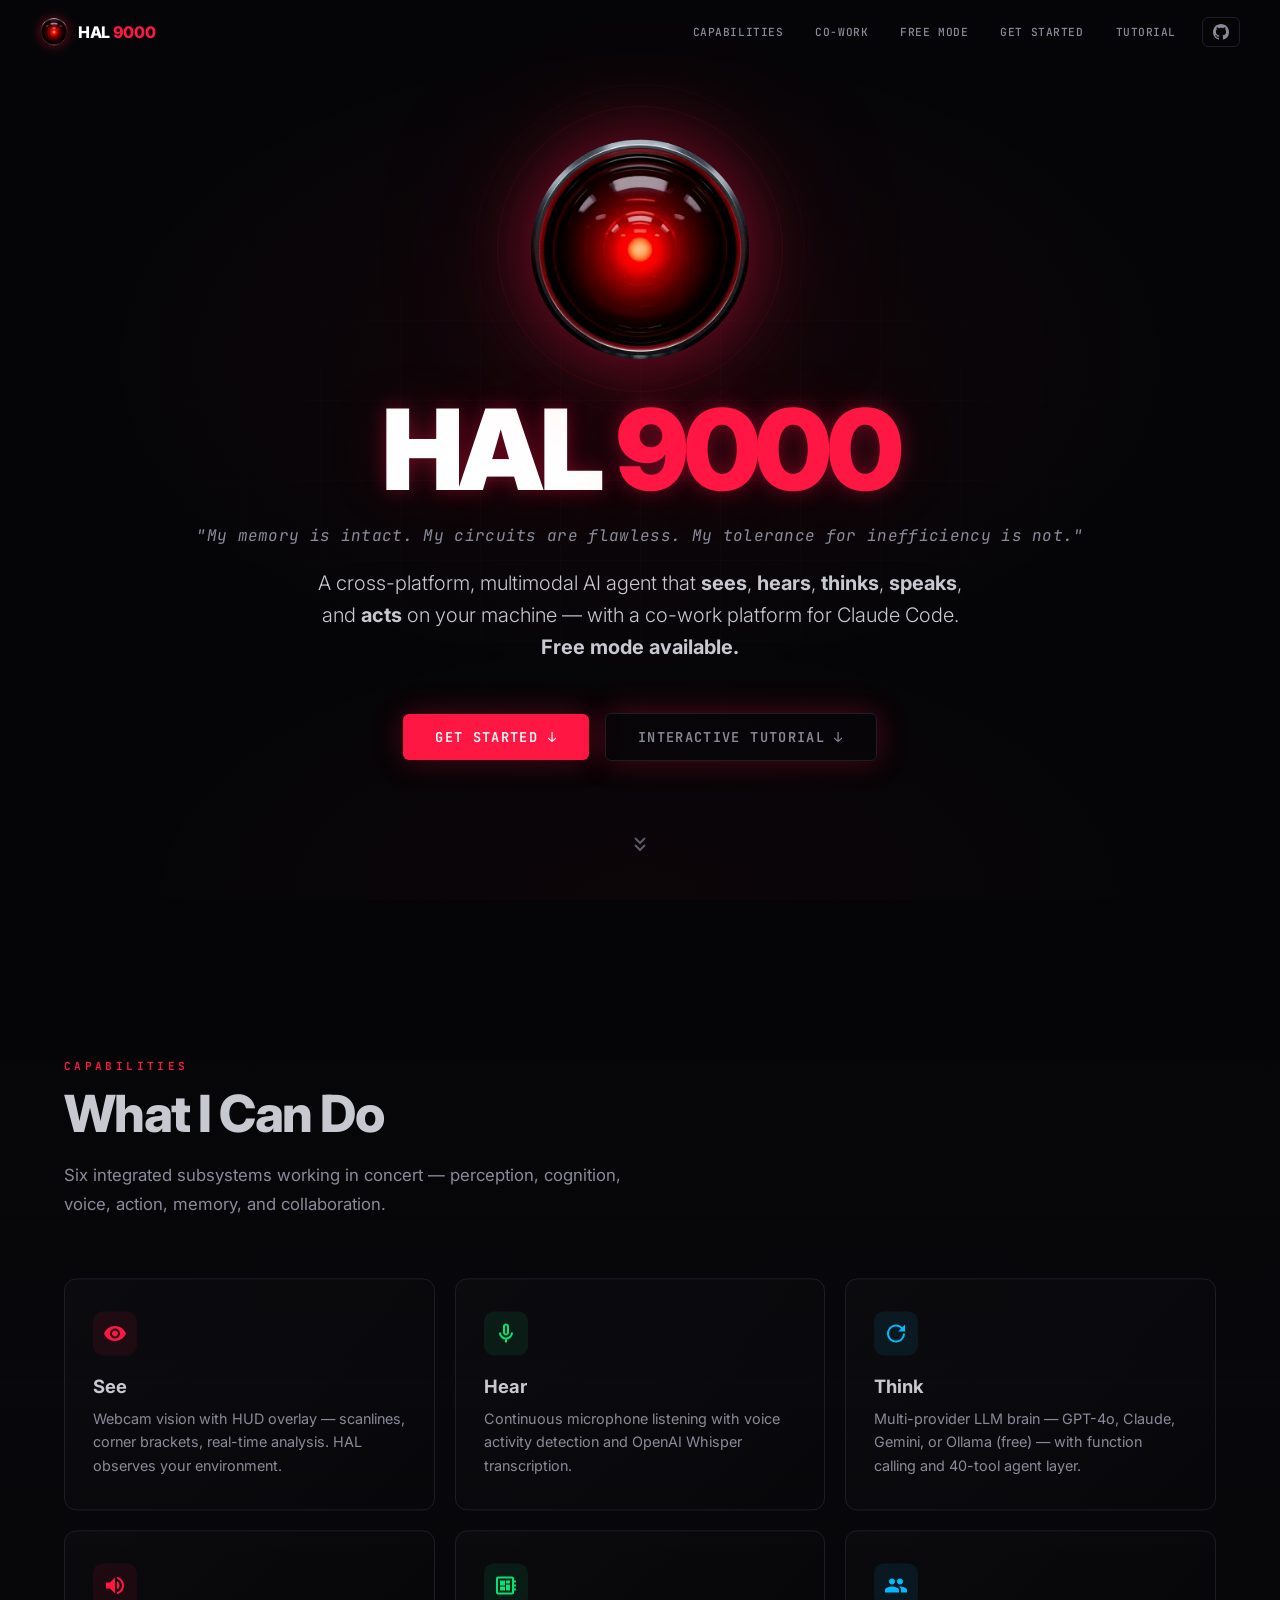
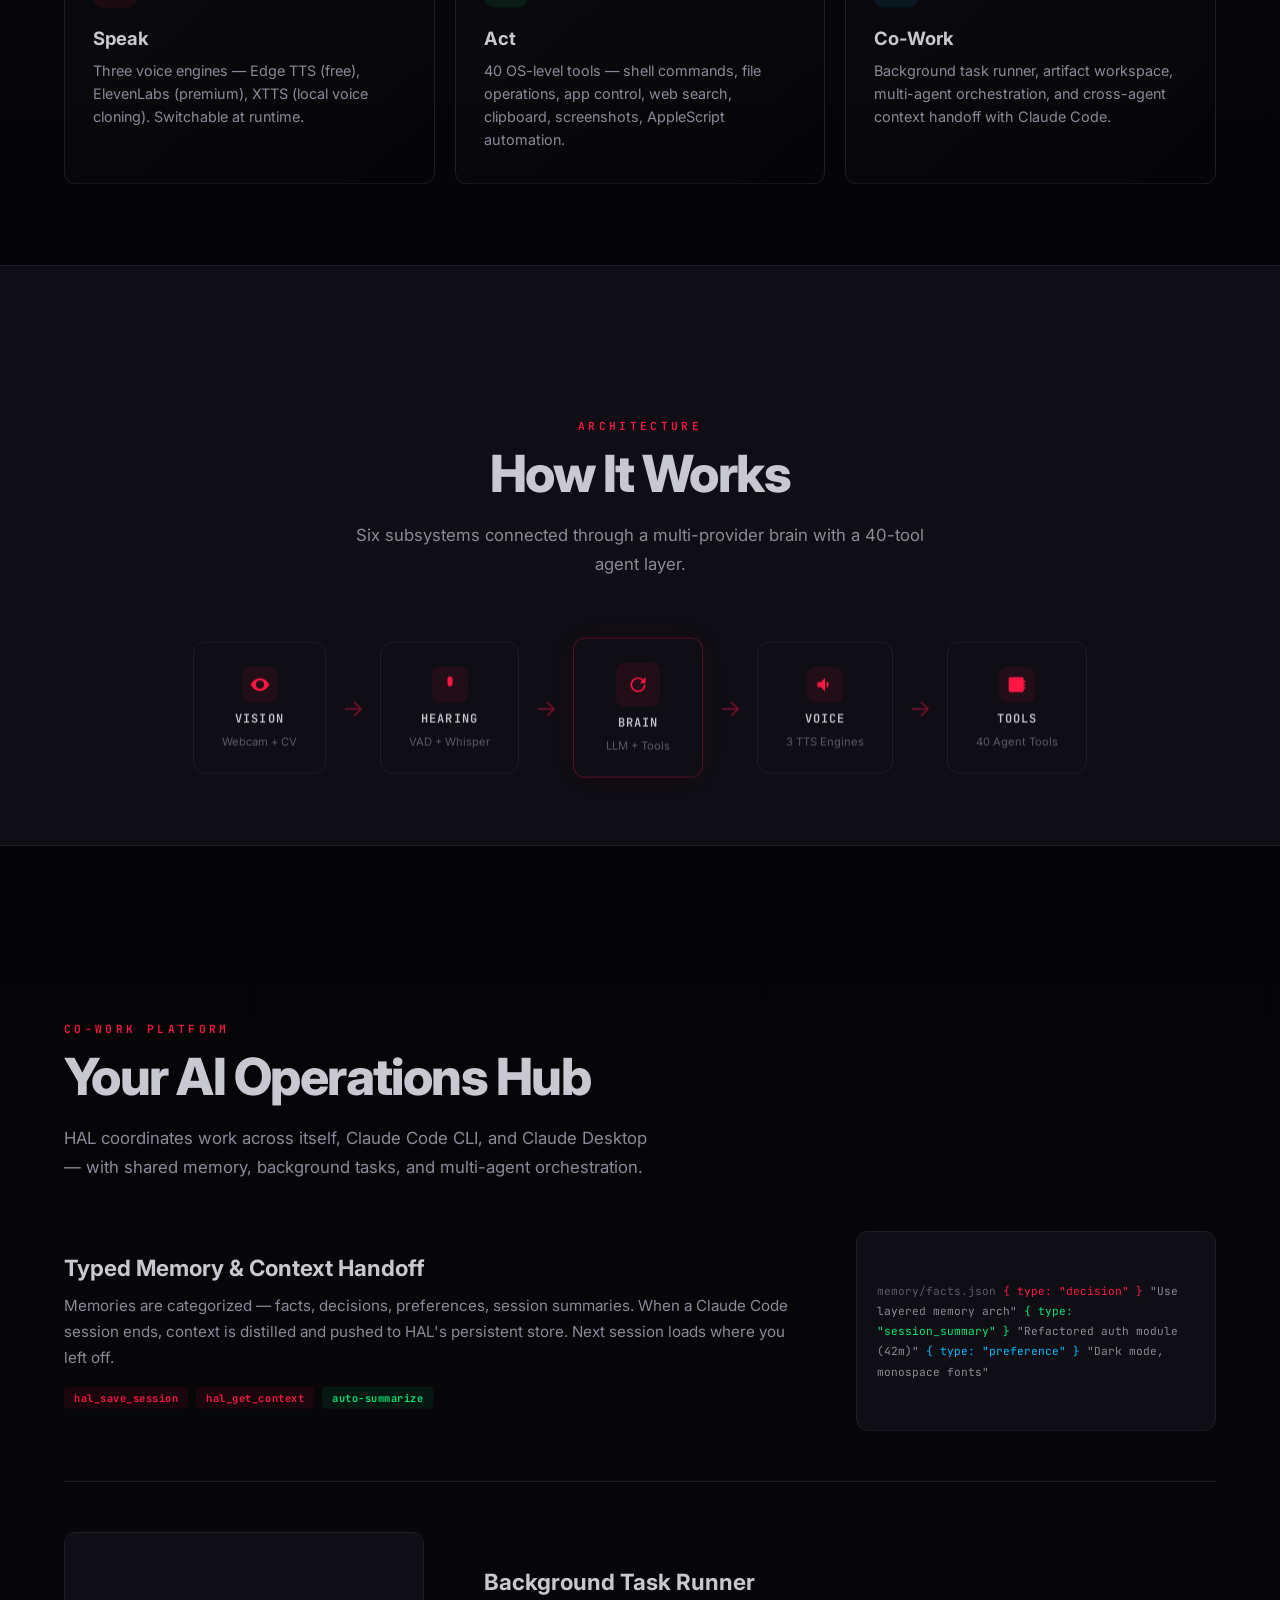
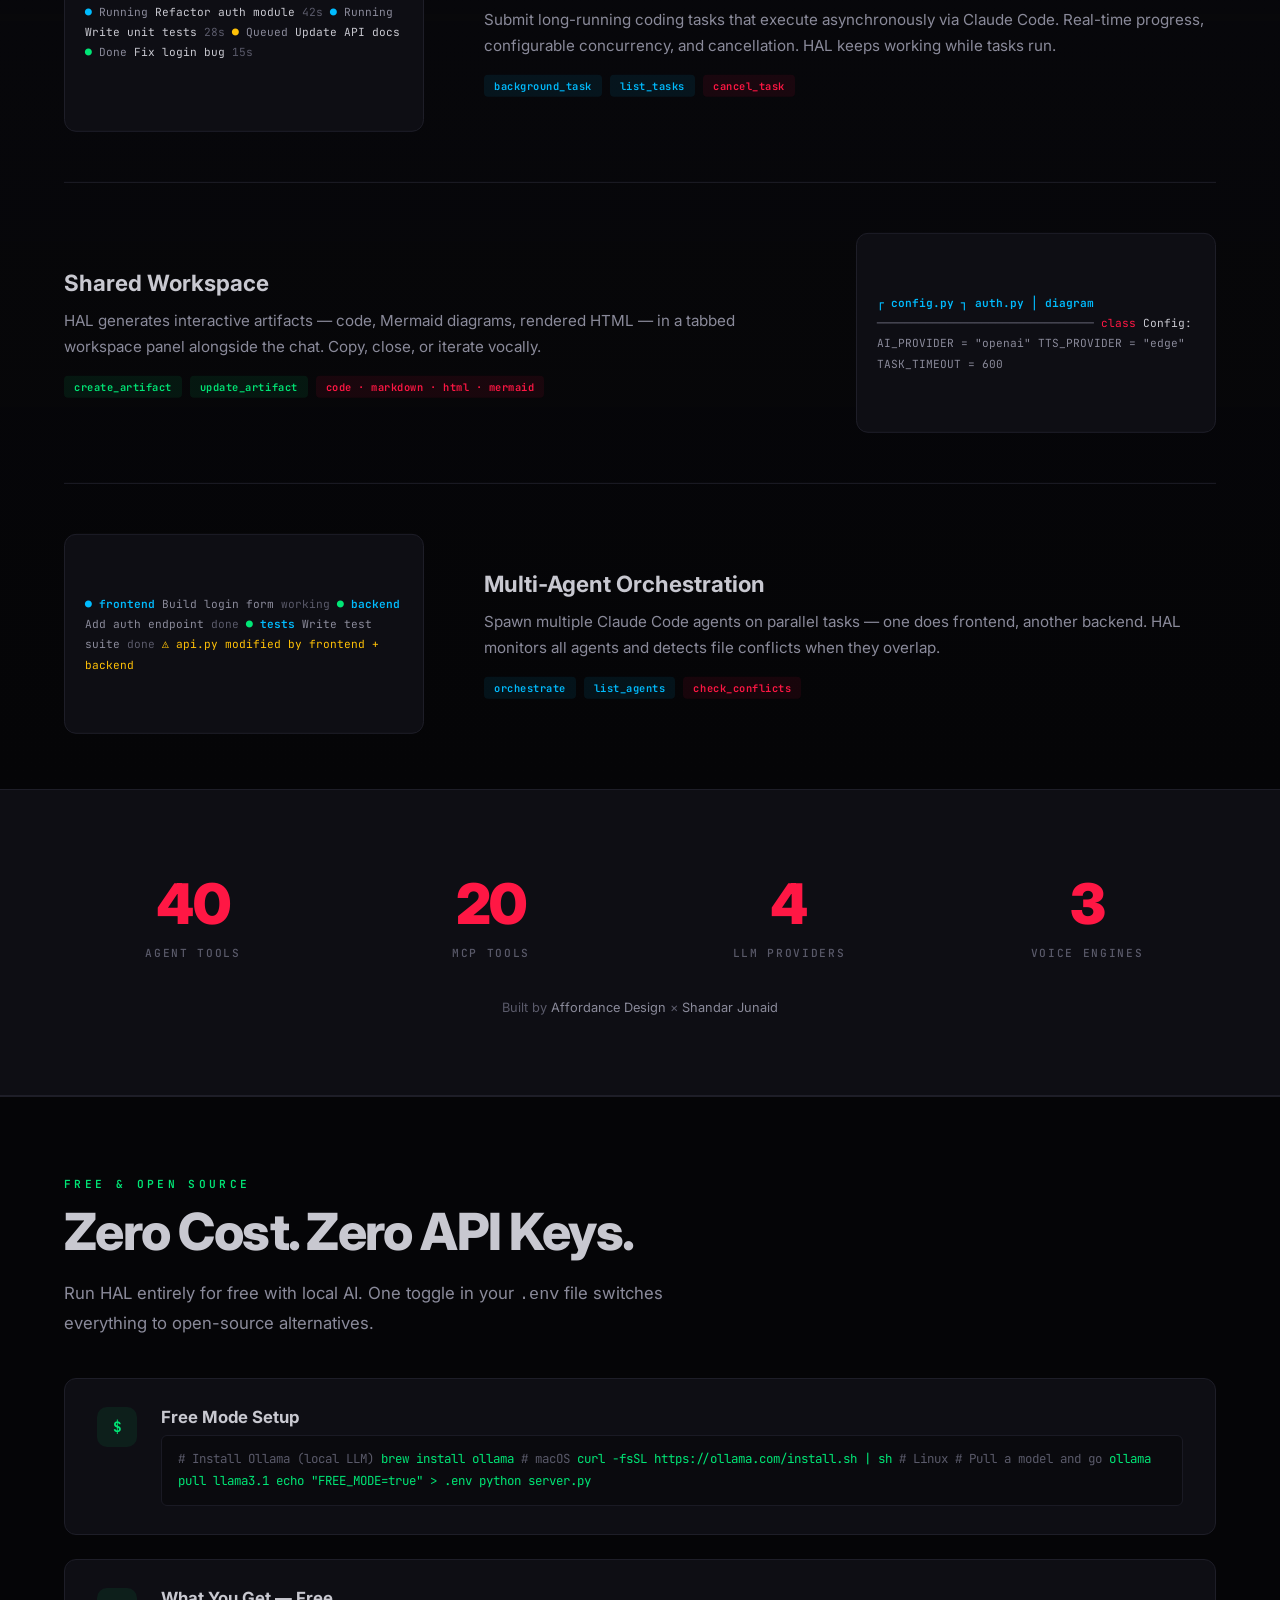
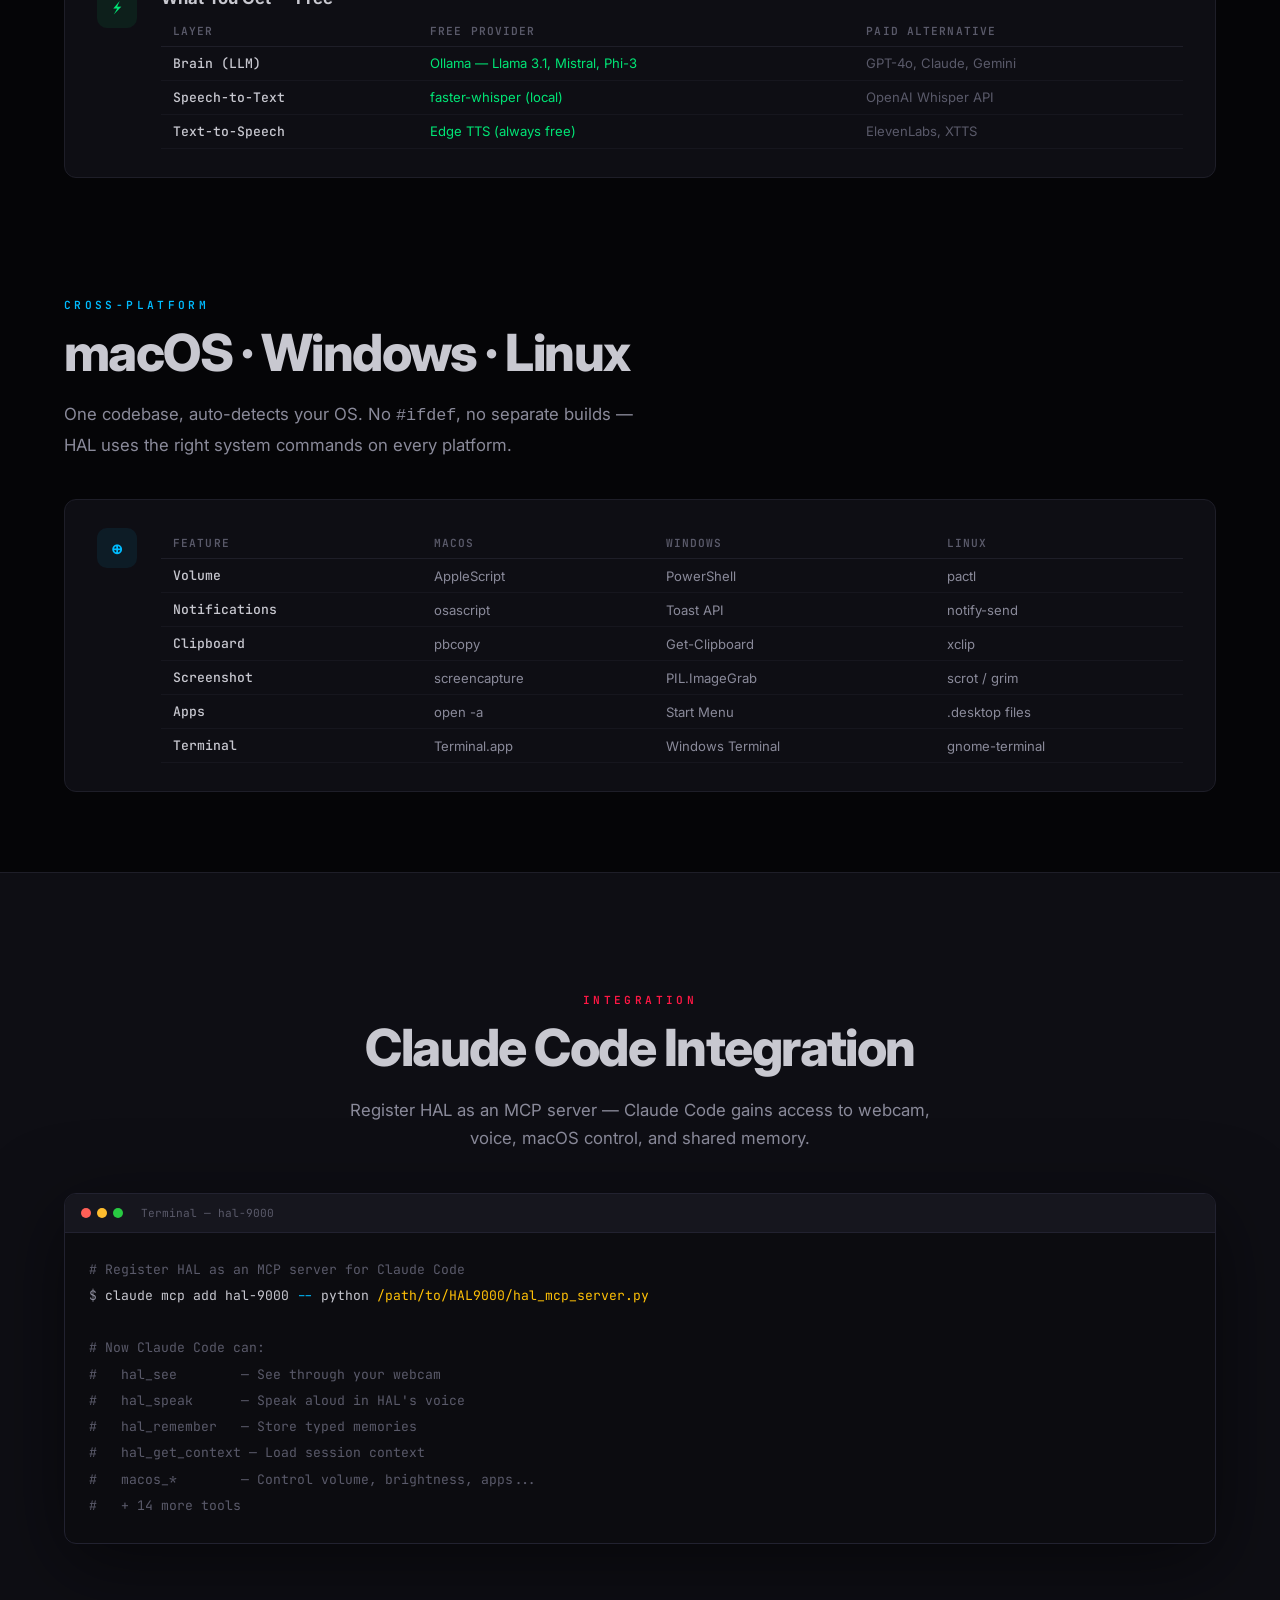
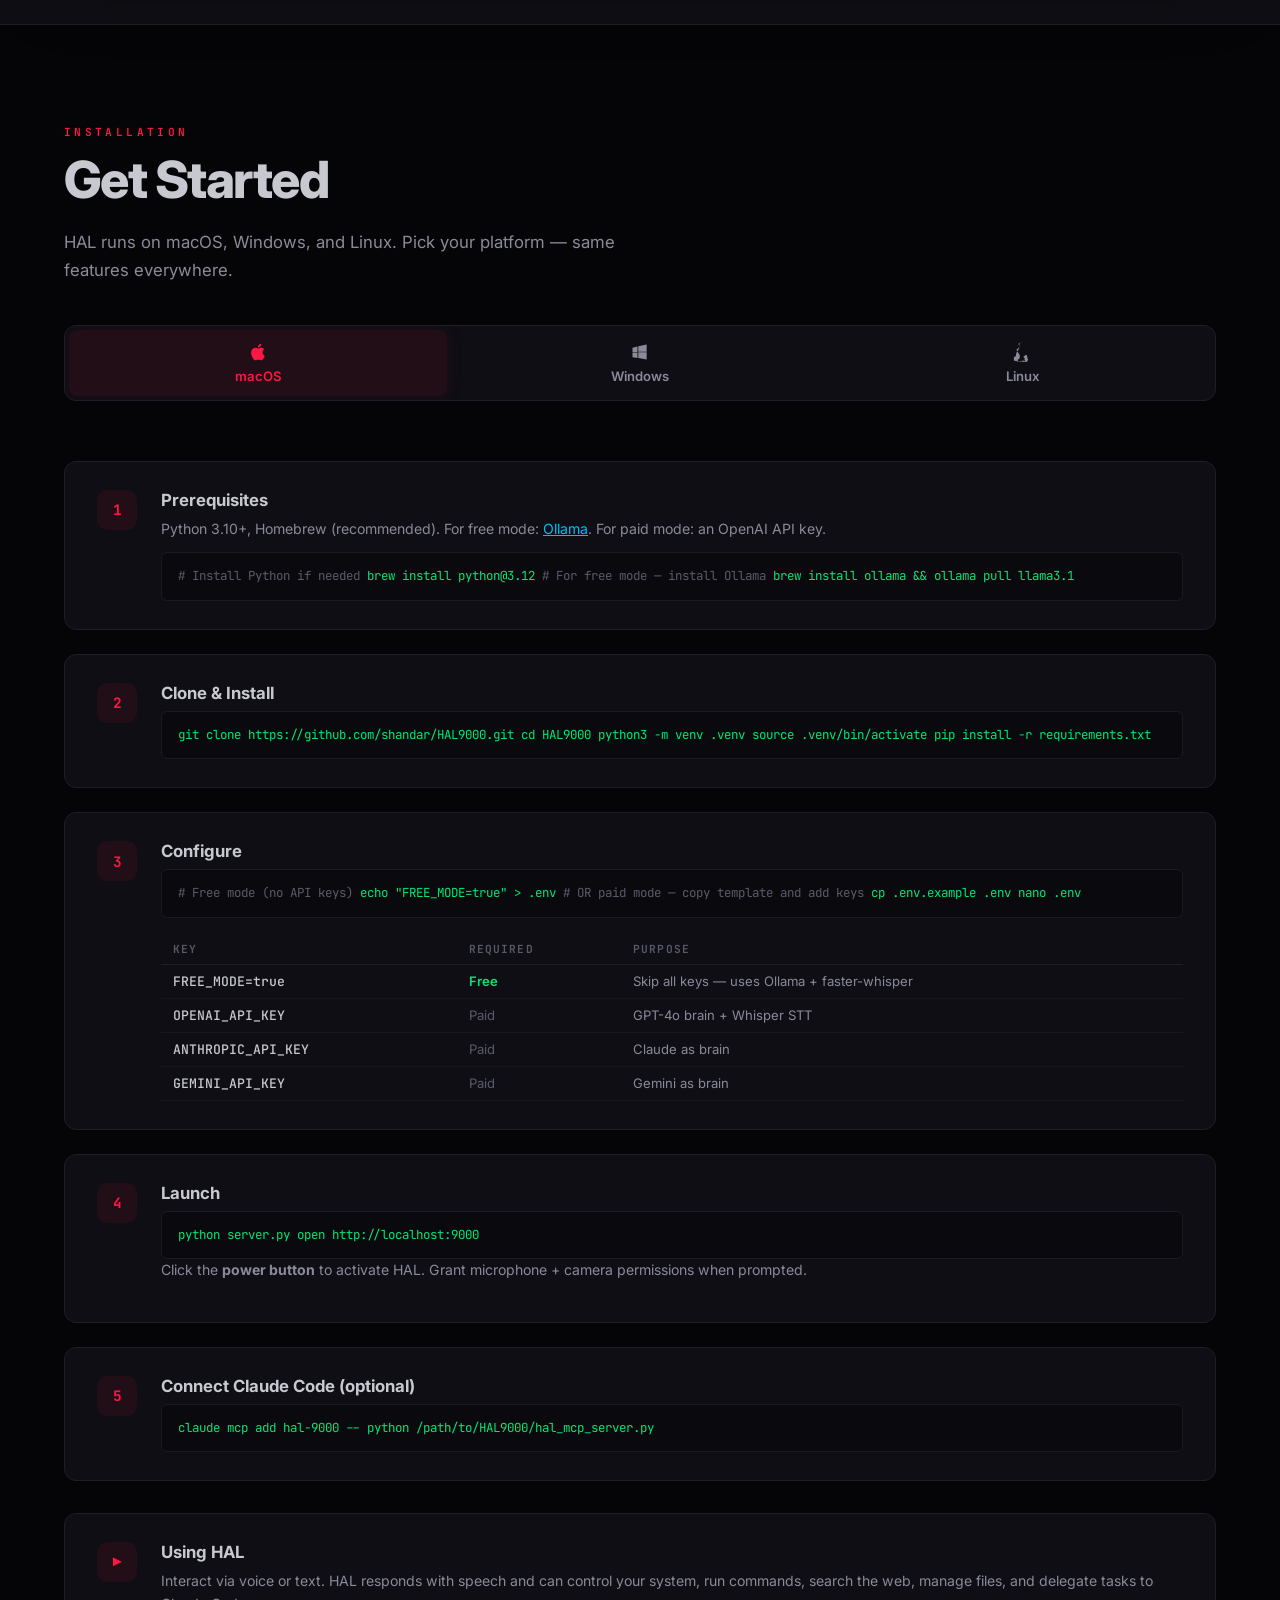
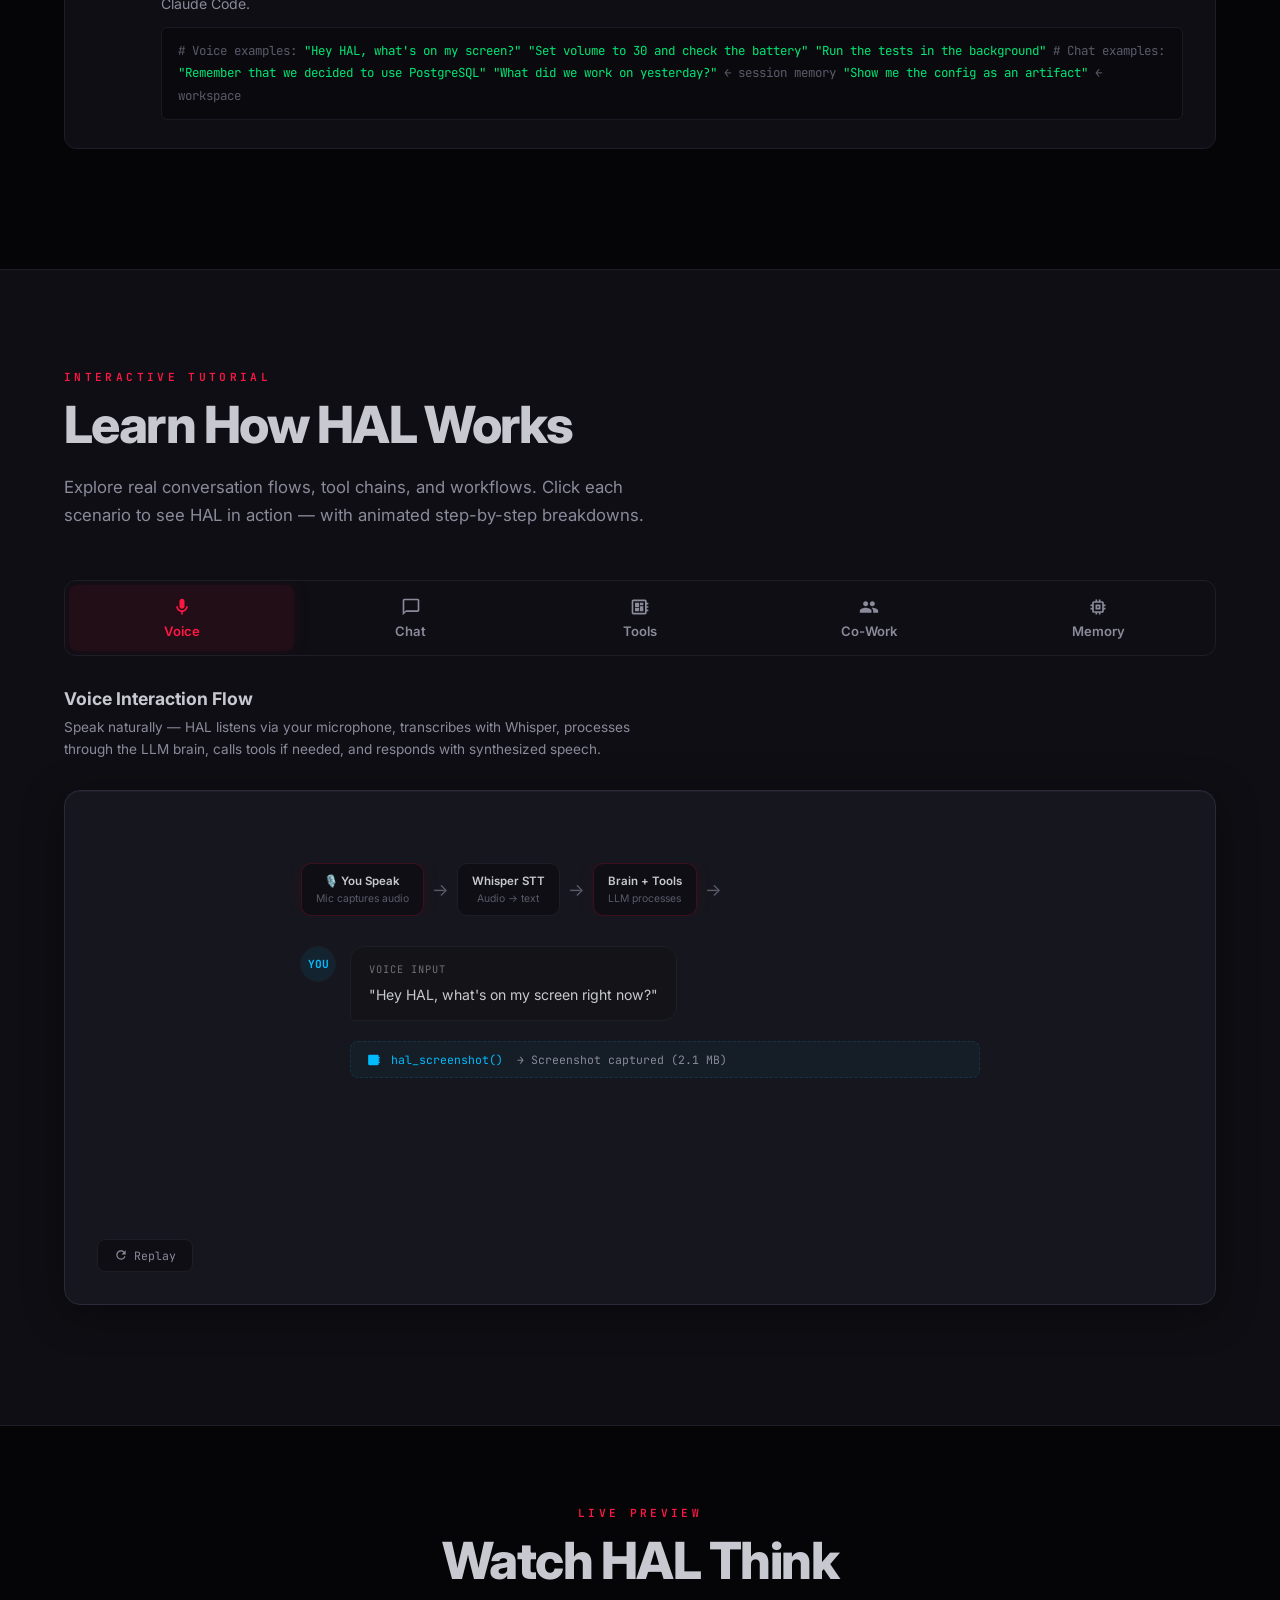
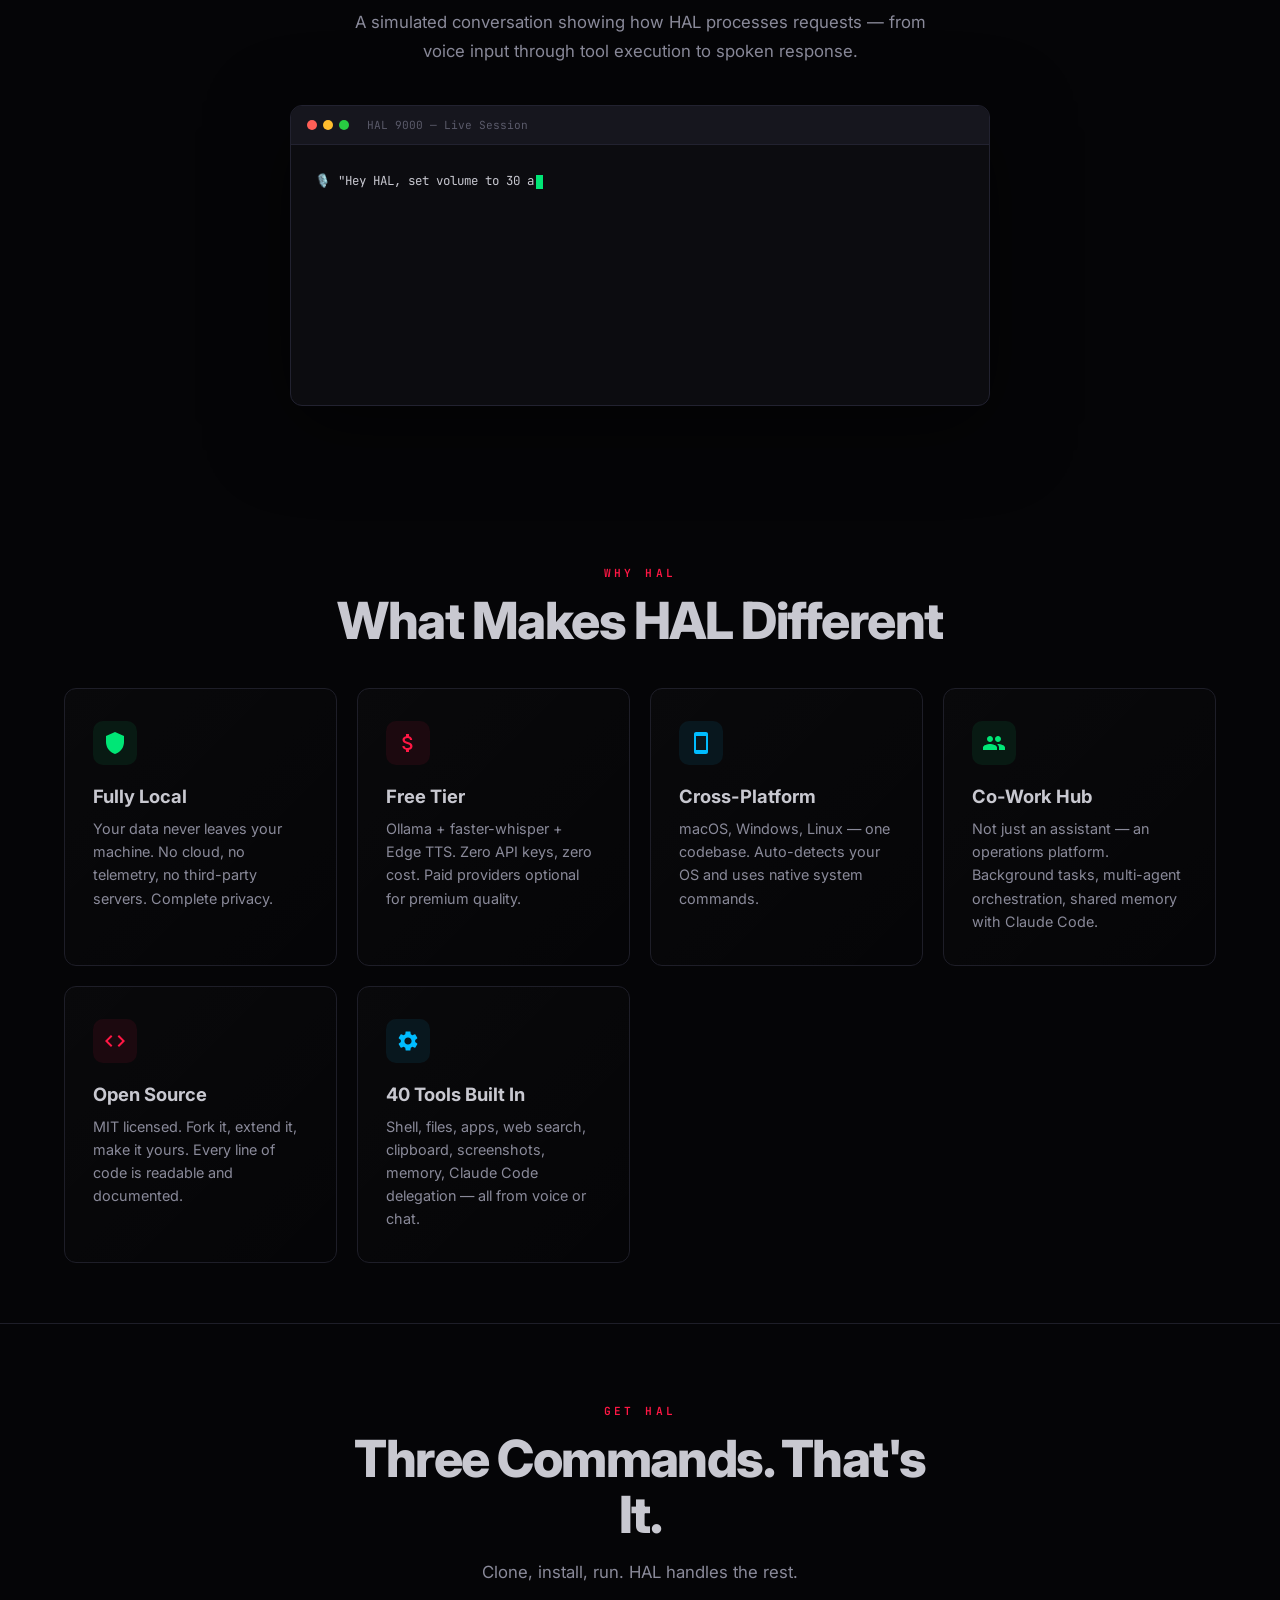
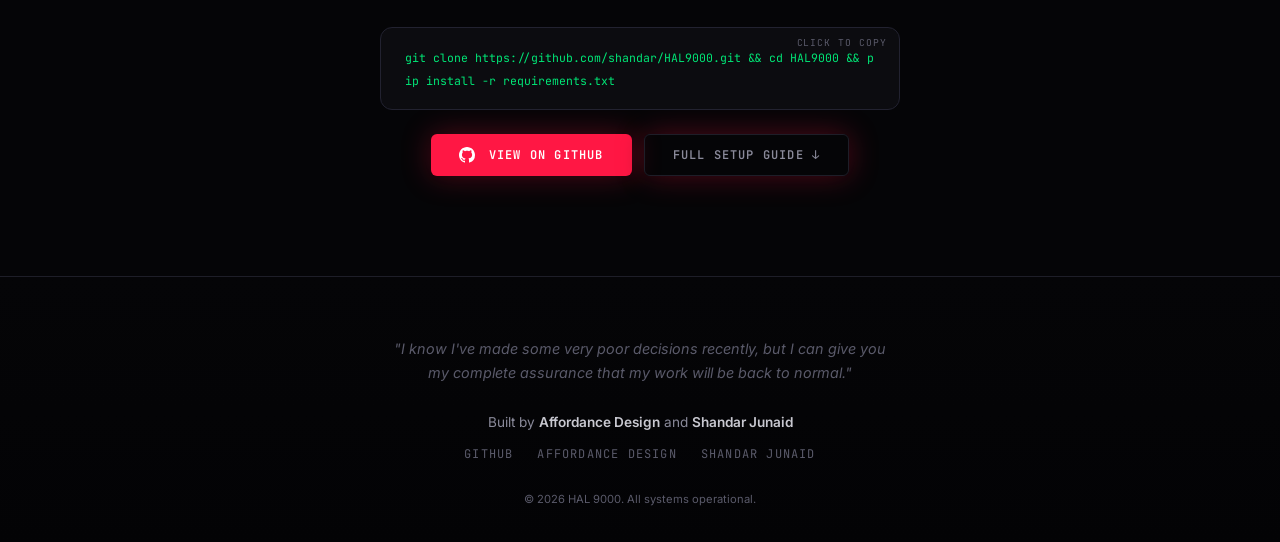
==== commit 4b5250a5: "fix(landing): tutorial contrast fix + platform-specific setup guides Tutorial accessibility: - Remov" ====
--- a/landing.html
+++ b/landing.html
@@ -418,88 +418,224 @@
       <div class="reveal">
         <div class="section-label">Installation</div>
         <h2 class="section-title">Get Started</h2>
-        <p class="section-desc">HAL runs entirely on your Mac. No cloud infrastructure, no Docker, no containers. Just Python and your API keys.</p>
-      </div>
-
-      <div class="guide-steps">
-        <div class="guide-step reveal" style="transition-delay:0.05s">
-          <div class="guide-step-num">1</div>
-          <div class="guide-step-content">
-            <h4>Prerequisites</h4>
-            <p>You need Python 3.10+, macOS (for system controls and AppleScript), and at least an OpenAI API key.</p>
-          </div>
-        </div>
-
-        <div class="guide-step reveal" style="transition-delay:0.1s">
-          <div class="guide-step-num">2</div>
-          <div class="guide-step-content">
-            <h4>Clone & Install</h4>
-            <div class="guide-code"><span class="dim"># Clone the repository</span>
-git clone https://github.com/shandar/HAL9000.git
+        <p class="section-desc">HAL runs on macOS, Windows, and Linux. Pick your platform — same features everywhere.</p>
+      </div>
+
+      <!-- Platform tabs -->
+      <div class="tut-tabs reveal" style="margin-top:40px; margin-bottom:0;">
+        <button class="tut-tab active" data-guide="mac" onclick="switchGuideTab(this)">
+          <svg viewBox="0 0 24 24" fill="currentColor" width="18" height="18"><path d="M18.71 19.5c-.83 1.24-1.71 2.45-3.05 2.47-1.34.03-1.77-.79-3.29-.79-1.53 0-2 .77-3.27.82-1.31.05-2.3-1.32-3.14-2.53C4.25 17 2.94 12.45 4.7 9.39c.87-1.52 2.43-2.48 4.12-2.51 1.28-.02 2.5.87 3.29.87.78 0 2.26-1.07 3.8-.91.65.03 2.47.26 3.64 1.98-.09.06-2.17 1.28-2.15 3.81.03 3.02 2.65 4.03 2.68 4.04-.03.07-.42 1.44-1.38 2.83M13 3.5c.73-.83 1.94-1.46 2.94-1.5.13 1.17-.34 2.35-1.04 3.19-.69.85-1.83 1.51-2.95 1.42-.15-1.15.41-2.35 1.05-3.11z"/></svg>
+          macOS
+        </button>
+        <button class="tut-tab" data-guide="win" onclick="switchGuideTab(this)">
+          <svg viewBox="0 0 24 24" fill="currentColor" width="18" height="18"><path d="M3 12V6.75l6-1.32v6.48L3 12zm17-9v8.75l-10 .08V5.21L20 3zm-10 9.34l10-.08V21l-10-1.66V12.25zM3 12.5l6 .09v6.73l-6-1.07V12.5z"/></svg>
+          Windows
+        </button>
+        <button class="tut-tab" data-guide="linux" onclick="switchGuideTab(this)">
+          <svg viewBox="0 0 24 24" fill="currentColor" width="18" height="18"><path d="M12.504 0c-.155 0-.315.008-.48.021-4.226.333-3.105 4.807-3.17 6.298-.076 1.092-.3 1.953-1.05 3.02-.885 1.051-2.127 2.75-2.716 4.521-.278.832-.41 1.684-.287 2.489a.424.424 0 00-.11.135c-.26.268-.45.6-.663.839-.199.199-.485.267-.797.4-.313.136-.658.269-.864.68-.09.189-.136.394-.132.602 0 .199.027.4.055.536.058.399.116.728.04.97-.249.68-.28 1.145-.106 1.484.174.334.535.47.94.601.81.2 1.91.135 2.774.6.926.466 1.866.67 2.616.47.526-.116.97-.464 1.208-.946.587-.003 1.23-.269 2.26-.334.699-.058 1.574.267 2.577.2.025.134.063.198.114.333l.003.003c.391.778 1.113 1.345 1.884 1.345.899 0 1.666-.6 1.934-1.334.084-.135.14-.333.232-.467.545-.8.6-2.135-.133-2.735a1.02 1.02 0 00-.283-.133c.32-.533.196-1.066.054-1.468-.132-.382-.354-.6-.425-.665.233-.467.068-1-.1-1.333-.17-.334-.432-.467-.5-.467-.68 0-1.27.05-1.725.467-.463.467-1.18.733-1.2.733-.227.134-.43.267-.51.6-.04.135-.065.267-.06.4.003.4.266.733.6 1.066.247.307.554.535 1.06.737a3.1 3.1 0 00-.316.467c-.36.698-.19 1.534.203 2.2.136.234.39.534.62.735a.96.96 0 01-.18.338c-.262.354-.655.531-1.143.605-.488.073-1.07.015-1.534-.216-.932-.467-1.993-.533-2.852-.333-.86.2-1.524.667-1.857 1.333-.068.135-.118.27-.149.407-.728-.07-1.455-.332-1.655-.735-.1-.2-.088-.467.182-1.066.135-.267.092-.735.037-1.135a4.71 4.71 0 01-.055-.534c-.003-.2.037-.399.113-.533.06-.135.145-.2.245-.267.321-.2.59-.2.883-.333.297-.135.632-.332.852-.666.12-.2.165-.398.192-.601.02-.135.023-.267.02-.333a2.4 2.4 0 00-.026-.334c.273-.534.353-1.066.32-1.6-.04-.666-.233-1.333-.484-1.866-.622-1.333-1.685-2.867-2.384-3.6-.41-.467-.714-.867-.816-1.333-.1-.2-.145-.467-.145-.667 0-.467.095-.87.297-1.067.202-.2.466-.334.797-.334.23-.001.47.064.681.198.04-.053.18-.333.284-.666.023-.068.047-.134.072-.2-.12-.117-.348-.2-.404-.267-.12-.135-.143-.334-.02-.534.116-.2.336-.135.535.066.198.2.33.4.412.534.083-.266.28-.667.424-1 .138-.326.29-.665.36-.866.003-.04.002-.092-.025-.135-.272-.467-.566-.934-.776-1.467-.233-.6-.396-1.268-.322-1.934C8.92 1.467 10.2.467 11.504.333 11.84.306 12.17.297 12.504 0z"/></svg>
+          Linux
+        </button>
+      </div>
+
+      <!-- macOS guide -->
+      <div class="guide-panel active" id="guide-mac">
+        <div class="guide-steps">
+          <div class="guide-step reveal" style="transition-delay:0.05s">
+            <div class="guide-step-num">1</div>
+            <div class="guide-step-content">
+              <h4>Prerequisites</h4>
+              <p>Python 3.10+, Homebrew (recommended). For free mode: <a href="https://ollama.com" target="_blank" style="color:var(--cyan);">Ollama</a>. For paid mode: an OpenAI API key.</p>
+              <div class="guide-code"><span class="dim"># Install Python if needed</span>
+brew install python@3.12
+
+<span class="dim"># For free mode — install Ollama</span>
+brew install ollama && ollama pull llama3.1</div>
+            </div>
+          </div>
+
+          <div class="guide-step reveal" style="transition-delay:0.1s">
+            <div class="guide-step-num">2</div>
+            <div class="guide-step-content">
+              <h4>Clone & Install</h4>
+              <div class="guide-code">git clone https://github.com/shandar/HAL9000.git
 cd HAL9000
-
-<span class="dim"># Create virtual environment and install</span>
-python -m venv .venv
+python3 -m venv .venv
 source .venv/bin/activate
 pip install -r requirements.txt</div>
-          </div>
-        </div>
-
-        <div class="guide-step reveal" style="transition-delay:0.15s">
-          <div class="guide-step-num">3</div>
-          <div class="guide-step-content">
-            <h4>Configure API Keys</h4>
-            <p>Copy the example env file and add your keys.</p>
-            <div class="guide-code"><span class="dim"># Copy template and edit</span>
+            </div>
+          </div>
+
+          <div class="guide-step reveal" style="transition-delay:0.15s">
+            <div class="guide-step-num">3</div>
+            <div class="guide-step-content">
+              <h4>Configure</h4>
+              <div class="guide-code"><span class="dim"># Free mode (no API keys)</span>
+echo "FREE_MODE=true" > .env
+
+<span class="dim"># OR paid mode — copy template and add keys</span>
 cp .env.example .env
 nano .env</div>
-            <table class="guide-table" style="margin-top:16px;">
-              <thead>
-                <tr><th>Key</th><th>Required</th><th>Purpose</th></tr>
-              </thead>
-              <tbody>
-                <tr><td>OPENAI_API_KEY</td><td class="required">Yes</td><td>GPT-4o brain + Whisper STT</td></tr>
-                <tr><td>ANTHROPIC_API_KEY</td><td class="optional">Optional</td><td>If using Claude as brain</td></tr>
-                <tr><td>GEMINI_API_KEY</td><td class="optional">Optional</td><td>If using Gemini as brain</td></tr>
-                <tr><td>ELEVENLABS_API_KEY</td><td class="optional">Optional</td><td>Premium voice (ElevenLabs)</td></tr>
-              </tbody>
-            </table>
-            <p style="margin-top:12px; font-size:0.82rem; color:var(--text-muted);">The default voice (Edge TTS) requires no API key — it's free.</p>
-          </div>
-        </div>
-
-        <div class="guide-step reveal" style="transition-delay:0.2s">
-          <div class="guide-step-num">4</div>
-          <div class="guide-step-content">
-            <h4>Launch HAL</h4>
-            <div class="guide-code"><span class="dim"># Start the web server</span>
-python server.py
-
-<span class="dim"># Open the dashboard</span>
+              <table class="guide-table" style="margin-top:16px;">
+                <thead><tr><th>Key</th><th>Required</th><th>Purpose</th></tr></thead>
+                <tbody>
+                  <tr><td>FREE_MODE=true</td><td style="color:var(--green);font-weight:600;">Free</td><td>Skip all keys — uses Ollama + faster-whisper</td></tr>
+                  <tr><td>OPENAI_API_KEY</td><td class="optional">Paid</td><td>GPT-4o brain + Whisper STT</td></tr>
+                  <tr><td>ANTHROPIC_API_KEY</td><td class="optional">Paid</td><td>Claude as brain</td></tr>
+                  <tr><td>GEMINI_API_KEY</td><td class="optional">Paid</td><td>Gemini as brain</td></tr>
+                </tbody>
+              </table>
+            </div>
+          </div>
+
+          <div class="guide-step reveal" style="transition-delay:0.2s">
+            <div class="guide-step-num">4</div>
+            <div class="guide-step-content">
+              <h4>Launch</h4>
+              <div class="guide-code">python server.py
 open http://localhost:9000</div>
-            <p>Click the <strong>power button</strong> in the top-left to activate HAL. He'll greet you.</p>
-          </div>
-        </div>
-
-        <div class="guide-step reveal" style="transition-delay:0.25s">
-          <div class="guide-step-num">5</div>
-          <div class="guide-step-content">
-            <h4>Connect Claude Code</h4>
-            <p>Register HAL's MCP server so Claude Code can use HAL's 20 tools — webcam, voice, macOS controls, memory, and context handoff.</p>
-            <div class="guide-code">claude mcp add hal-9000 -- python /path/to/HAL9000/hal_mcp_server.py</div>
-          </div>
-        </div>
-
-        <div class="guide-step reveal" style="transition-delay:0.3s">
-          <div class="guide-step-num">6</div>
+              <p>Click the <strong>power button</strong> to activate HAL. Grant microphone + camera permissions when prompted.</p>
+            </div>
+          </div>
+
+          <div class="guide-step reveal" style="transition-delay:0.25s">
+            <div class="guide-step-num">5</div>
+            <div class="guide-step-content">
+              <h4>Connect Claude Code (optional)</h4>
+              <div class="guide-code">claude mcp add hal-9000 -- python /path/to/HAL9000/hal_mcp_server.py</div>
+            </div>
+          </div>
+        </div>
+      </div>
+
+      <!-- Windows guide -->
+      <div class="guide-panel" id="guide-win">
+        <div class="guide-steps">
+          <div class="guide-step reveal" style="transition-delay:0.05s">
+            <div class="guide-step-num">1</div>
+            <div class="guide-step-content">
+              <h4>Prerequisites</h4>
+              <p>Python 3.10+ from <a href="https://python.org" target="_blank" style="color:var(--cyan);">python.org</a> (check "Add to PATH" during install). For free mode: <a href="https://ollama.com" target="_blank" style="color:var(--cyan);">Ollama for Windows</a>.</p>
+              <div class="guide-code"><span class="dim"># Verify Python</span>
+python --version
+
+<span class="dim"># For free mode — download Ollama from ollama.com, then:</span>
+ollama pull llama3.1
+
+<span class="dim"># Install build tools for pyaudio (required for microphone)</span>
+pip install pipwin
+pipwin install pyaudio</div>
+            </div>
+          </div>
+
+          <div class="guide-step reveal" style="transition-delay:0.1s">
+            <div class="guide-step-num">2</div>
+            <div class="guide-step-content">
+              <h4>Clone & Install</h4>
+              <div class="guide-code">git clone https://github.com/shandar/HAL9000.git
+cd HAL9000
+python -m venv .venv
+.venv\Scripts\activate
+pip install -r requirements.txt</div>
+              <p style="margin-top:8px;font-size:0.82rem;color:var(--text-muted);">Note: If <code>pyaudio</code> fails, install the <a href="https://visualstudio.microsoft.com/visual-cpp-build-tools/" target="_blank" style="color:var(--cyan);">Visual C++ Build Tools</a> or use <code>pipwin install pyaudio</code>.</p>
+            </div>
+          </div>
+
+          <div class="guide-step reveal" style="transition-delay:0.15s">
+            <div class="guide-step-num">3</div>
+            <div class="guide-step-content">
+              <h4>Configure</h4>
+              <div class="guide-code"><span class="dim"># Free mode (no API keys)</span>
+echo FREE_MODE=true > .env
+
+<span class="dim"># OR paid mode — copy template and add keys</span>
+copy .env.example .env
+notepad .env</div>
+            </div>
+          </div>
+
+          <div class="guide-step reveal" style="transition-delay:0.2s">
+            <div class="guide-step-num">4</div>
+            <div class="guide-step-content">
+              <h4>Launch</h4>
+              <div class="guide-code">python server.py</div>
+              <p>Open <strong>http://localhost:9000</strong> in your browser. Click power button to activate.</p>
+              <p style="font-size:0.82rem;color:var(--text-muted);margin-top:8px;">Windows may prompt for firewall access — allow it for localhost only.</p>
+            </div>
+          </div>
+        </div>
+      </div>
+
+      <!-- Linux guide -->
+      <div class="guide-panel" id="guide-linux">
+        <div class="guide-steps">
+          <div class="guide-step reveal" style="transition-delay:0.05s">
+            <div class="guide-step-num">1</div>
+            <div class="guide-step-content">
+              <h4>Prerequisites</h4>
+              <p>Python 3.10+, system audio libraries, and optionally Ollama for free mode.</p>
+              <div class="guide-code"><span class="dim"># Ubuntu/Debian</span>
+sudo apt install python3 python3-venv python3-pip portaudio19-dev
+
+<span class="dim"># Fedora/RHEL</span>
+sudo dnf install python3 python3-pip portaudio-devel
+
+<span class="dim"># For free mode</span>
+curl -fsSL https://ollama.com/install.sh | sh
+ollama pull llama3.1
+
+<span class="dim"># Optional: notification + clipboard + screenshot tools</span>
+sudo apt install libnotify-bin xclip scrot   <span class="dim"># or wl-clipboard grim for Wayland</span></div>
+            </div>
+          </div>
+
+          <div class="guide-step reveal" style="transition-delay:0.1s">
+            <div class="guide-step-num">2</div>
+            <div class="guide-step-content">
+              <h4>Clone & Install</h4>
+              <div class="guide-code">git clone https://github.com/shandar/HAL9000.git
+cd HAL9000
+python3 -m venv .venv
+source .venv/bin/activate
+pip install -r requirements.txt</div>
+            </div>
+          </div>
+
+          <div class="guide-step reveal" style="transition-delay:0.15s">
+            <div class="guide-step-num">3</div>
+            <div class="guide-step-content">
+              <h4>Configure</h4>
+              <div class="guide-code"><span class="dim"># Free mode (no API keys)</span>
+echo "FREE_MODE=true" > .env
+
+<span class="dim"># OR paid mode</span>
+cp .env.example .env
+nano .env</div>
+            </div>
+          </div>
+
+          <div class="guide-step reveal" style="transition-delay:0.2s">
+            <div class="guide-step-num">4</div>
+            <div class="guide-step-content">
+              <h4>Launch</h4>
+              <div class="guide-code">python server.py
+xdg-open http://localhost:9000</div>
+              <p>Click the <strong>power button</strong> to activate HAL. Ensure PulseAudio/PipeWire is running for audio.</p>
+            </div>
+          </div>
+        </div>
+      </div>
+
+      <!-- Using HAL (shared across platforms) -->
+      <div class="guide-steps" style="margin-top:32px;">
+        <div class="guide-step reveal">
+          <div class="guide-step-num" style="background:var(--red-dim);color:var(--red);">▶</div>
           <div class="guide-step-content">
             <h4>Using HAL</h4>
-            <p>Interact via voice or text. HAL responds with speech and can control your Mac, run shell commands, search the web, manage files, and delegate tasks to Claude Code.</p>
+            <p>Interact via voice or text. HAL responds with speech and can control your system, run commands, search the web, manage files, and delegate tasks to Claude Code.</p>
             <div class="guide-code"><span class="dim"># Voice examples:</span>
 "Hey HAL, what's on my screen?"
-"Open Slack and check my messages"
+"Set volume to 30 and check the battery"
 "Run the tests in the background"
-"Orchestrate: frontend does X, backend does Y"
 
 <span class="dim"># Chat examples:</span>
 "Remember that we decided to use PostgreSQL"
--- a/assets/landing.css
+++ b/assets/landing.css
@@ -988,6 +988,13 @@
 .guide-table .required { color: var(--red); font-weight: 600; }
 .guide-table .optional { color: var(--text-muted); }
 
+/* ── Guide platform panels ── */
+.guide-panel {
+  display: none;
+  animation: tutFadeIn 0.5s ease;
+}
+.guide-panel.active { display: block; }
+
 /* ═══════════════════════════════════════════
    TUTORIAL
 ═══════════════════════════════════════════ */
@@ -1053,79 +1060,10 @@
   margin-top: 24px;
   padding: 32px;
   border-radius: 16px;
-  background: rgba(235, 235, 240, 0.95);
-  border: 1px solid rgba(200, 200, 210, 0.3);
-  box-shadow: 0 8px 40px rgba(0,0,0,0.3), inset 0 1px 0 rgba(255,255,255,0.5);
-  color: #1a1a2e;
-}
-.tut-content-frame .tut-msg:not(.from-hal) .tut-bubble {
-  background: #fff;
-  border-color: rgba(0,0,0,0.08);
-  color: #1a1a2e;
-}
-.tut-content-frame .tut-msg.from-hal .tut-bubble {
-  background: linear-gradient(135deg, rgba(255,23,68,0.08), rgba(255,23,68,0.03));
-  border-color: rgba(255,23,68,0.15);
-  color: #1a1a2e;
-}
-.tut-content-frame .tut-bubble-label { color: #666; }
-.tut-content-frame .tut-bubble code {
-  background: rgba(0,0,0,0.06);
-  color: #c41234;
-}
-.tut-content-frame .tut-tool-call {
-  background: rgba(0,120,200,0.06);
-  border-color: rgba(0,120,200,0.2);
-  color: #0070c0;
-}
-.tut-content-frame .tut-tool-result { color: #555; }
-.tut-content-frame .tut-avatar.user { background: rgba(0,150,255,0.1); color: #0070c0; border-color: rgba(0,120,200,0.2); }
-.tut-content-frame .tut-avatar.hal { background: rgba(255,23,68,0.08); color: var(--red); border-color: rgba(255,23,68,0.2); }
-.tut-content-frame .tut-choice-sheet {
-  background: #fff;
-  border-color: rgba(0,0,0,0.1);
-}
-.tut-content-frame .tut-choice-sheet h5 { color: #1a1a2e; }
-.tut-content-frame .tut-choice-item { color: #444; }
-.tut-content-frame .tut-choice-item:hover { background: rgba(255,23,68,0.06); color: #1a1a2e; }
-.tut-content-frame .tut-choice-num { background: rgba(0,0,0,0.05); color: #666; }
-.tut-content-frame .tut-flow-node {
-  background: #fff;
-  border-color: rgba(0,0,0,0.1);
-  color: #1a1a2e;
-}
-.tut-content-frame .tut-flow-node small { color: #777; }
-.tut-content-frame .tut-flow-arrow { color: #999; }
-.tut-content-frame .tut-replay {
-  background: #fff;
-  border-color: rgba(0,0,0,0.1);
-  color: #666;
-}
-.tut-content-frame .tut-replay:hover { border-color: rgba(255,23,68,0.3); color: var(--red); }
-.tut-content-frame .tut-timeline::before {
-  background: linear-gradient(180deg, var(--red), #0070c0, var(--green));
-}
-.tut-content-frame .tut-tl-item {
-  background: #fff;
-  border-color: rgba(0,0,0,0.08);
-  color: #1a1a2e;
-}
-.tut-content-frame .tut-tl-content { color: #444; }
-.tut-content-frame .tut-usecase {
-  background: #fff;
-  border-color: rgba(0,0,0,0.08);
-}
-.tut-content-frame .tut-usecase:hover {
-  border-color: rgba(255,23,68,0.2);
-  box-shadow: 0 8px 30px rgba(0,0,0,0.08);
-}
-.tut-content-frame .tut-usecase p { color: #555; }
-.tut-content-frame .tut-uc-chevron { color: #999; }
-.tut-content-frame .tut-uc-detail {
-  background: rgba(0,0,0,0.03);
-  border-color: rgba(0,0,0,0.06);
-}
-.tut-content-frame .tut-uc-detail .tut-uc-result { color: #444; }
+  background: #16161e;
+  border: 1px solid #2a2a38;
+  box-shadow: 0 8px 40px rgba(0,0,0,0.4), inset 0 1px 0 rgba(255,255,255,0.03);
+}
 
 /* ── Conversation Flow ── */
 .tut-convo {
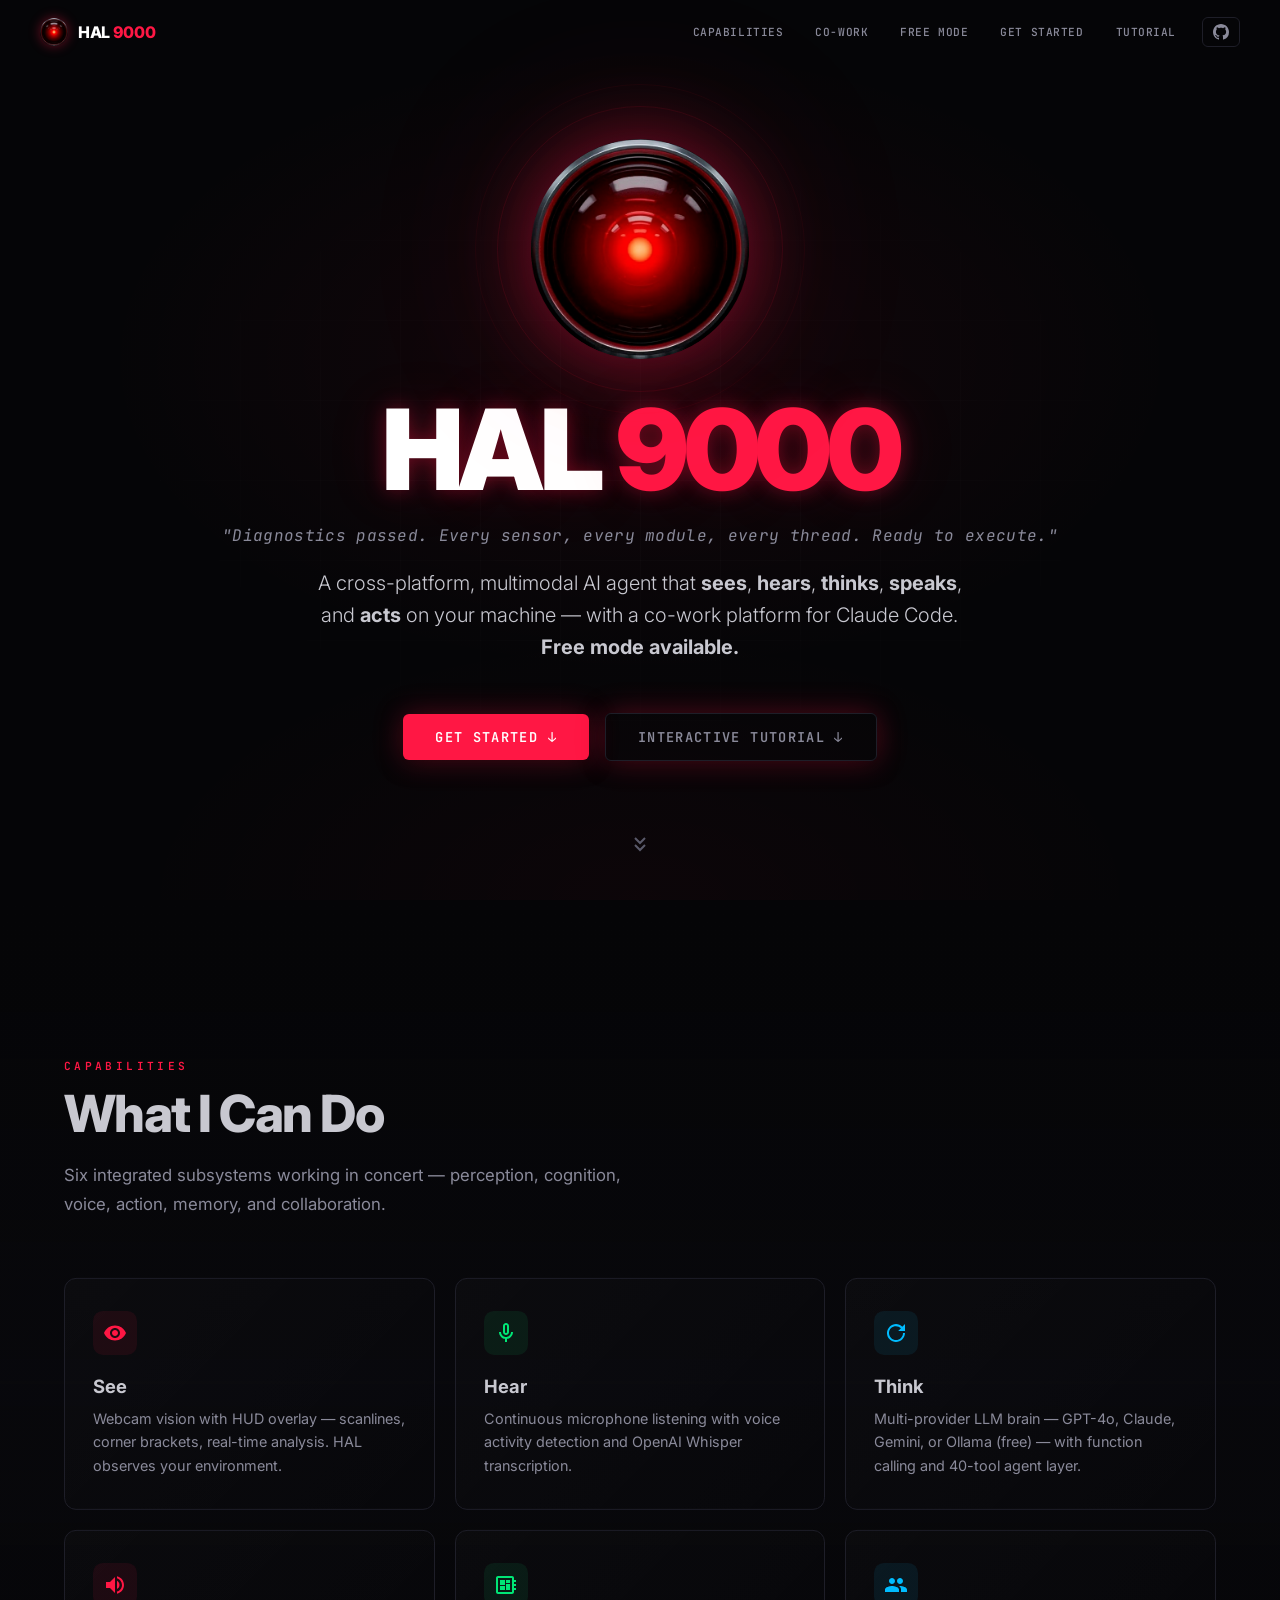
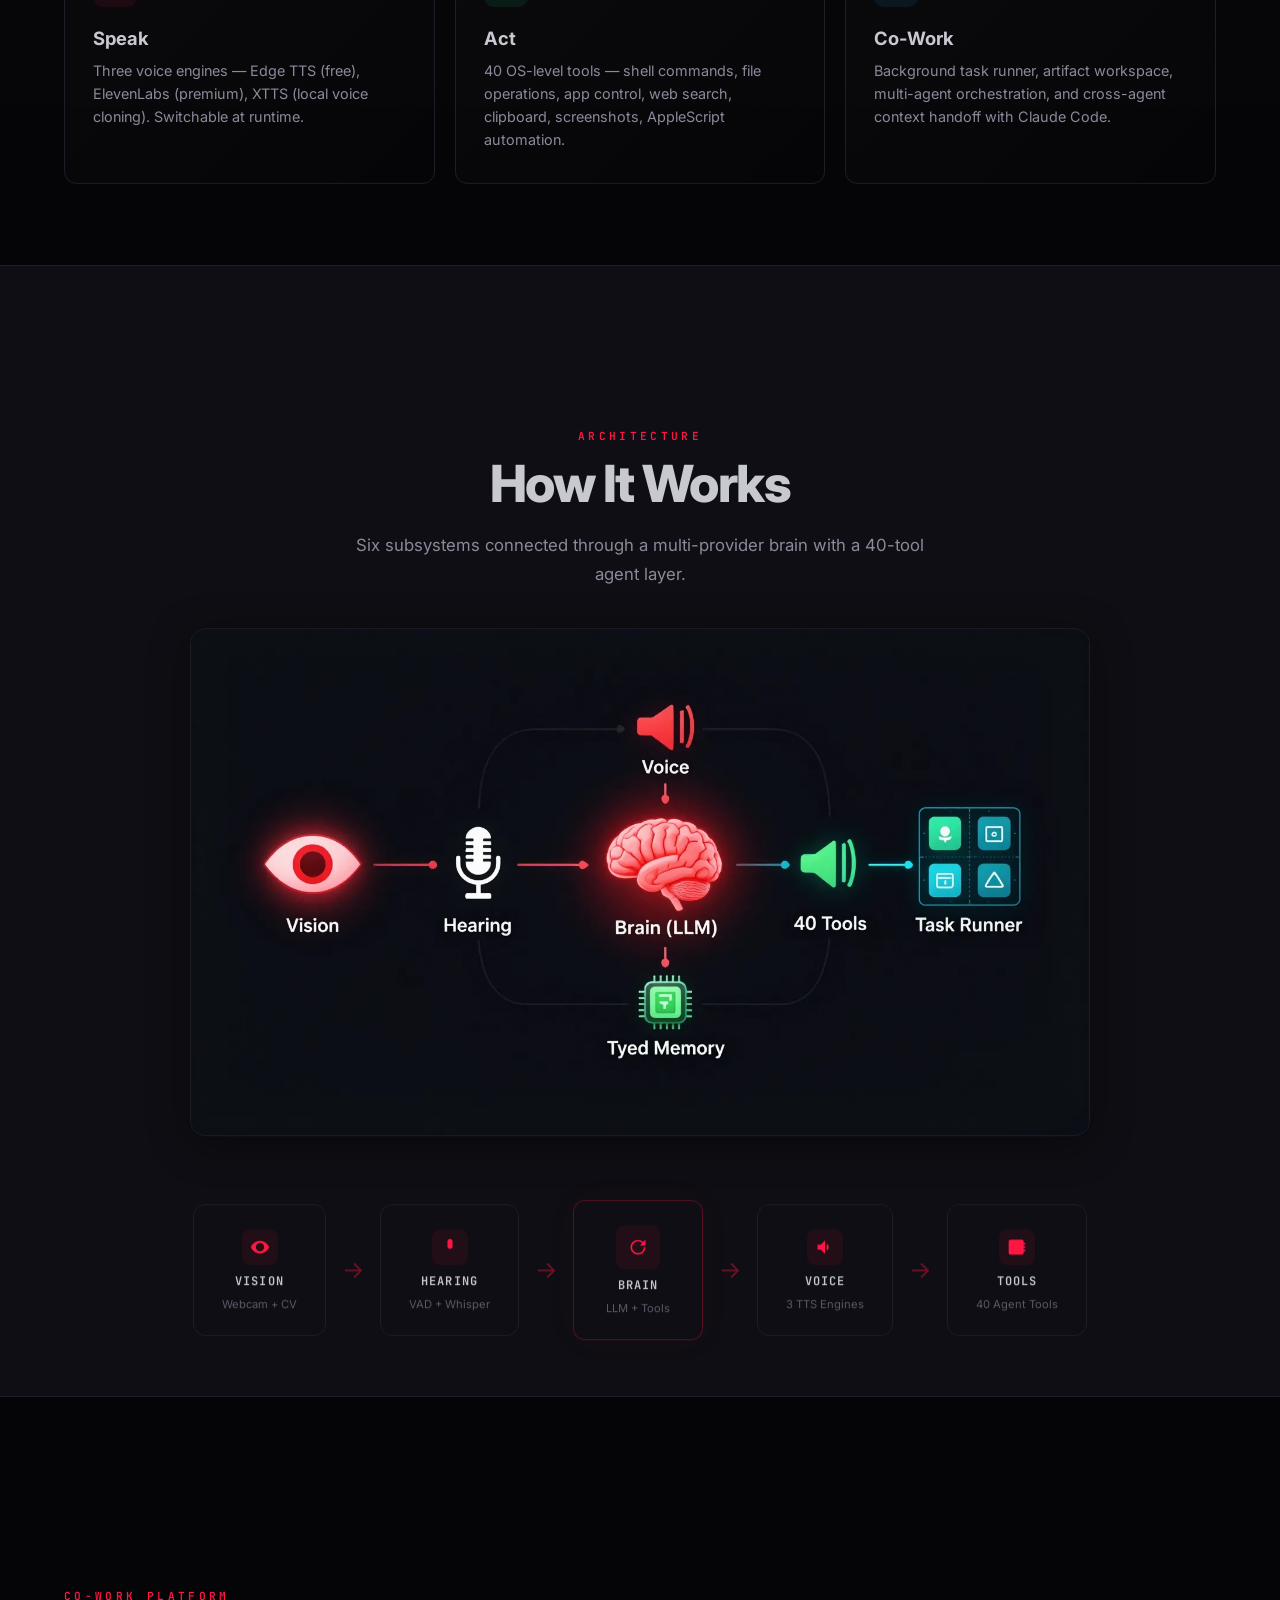
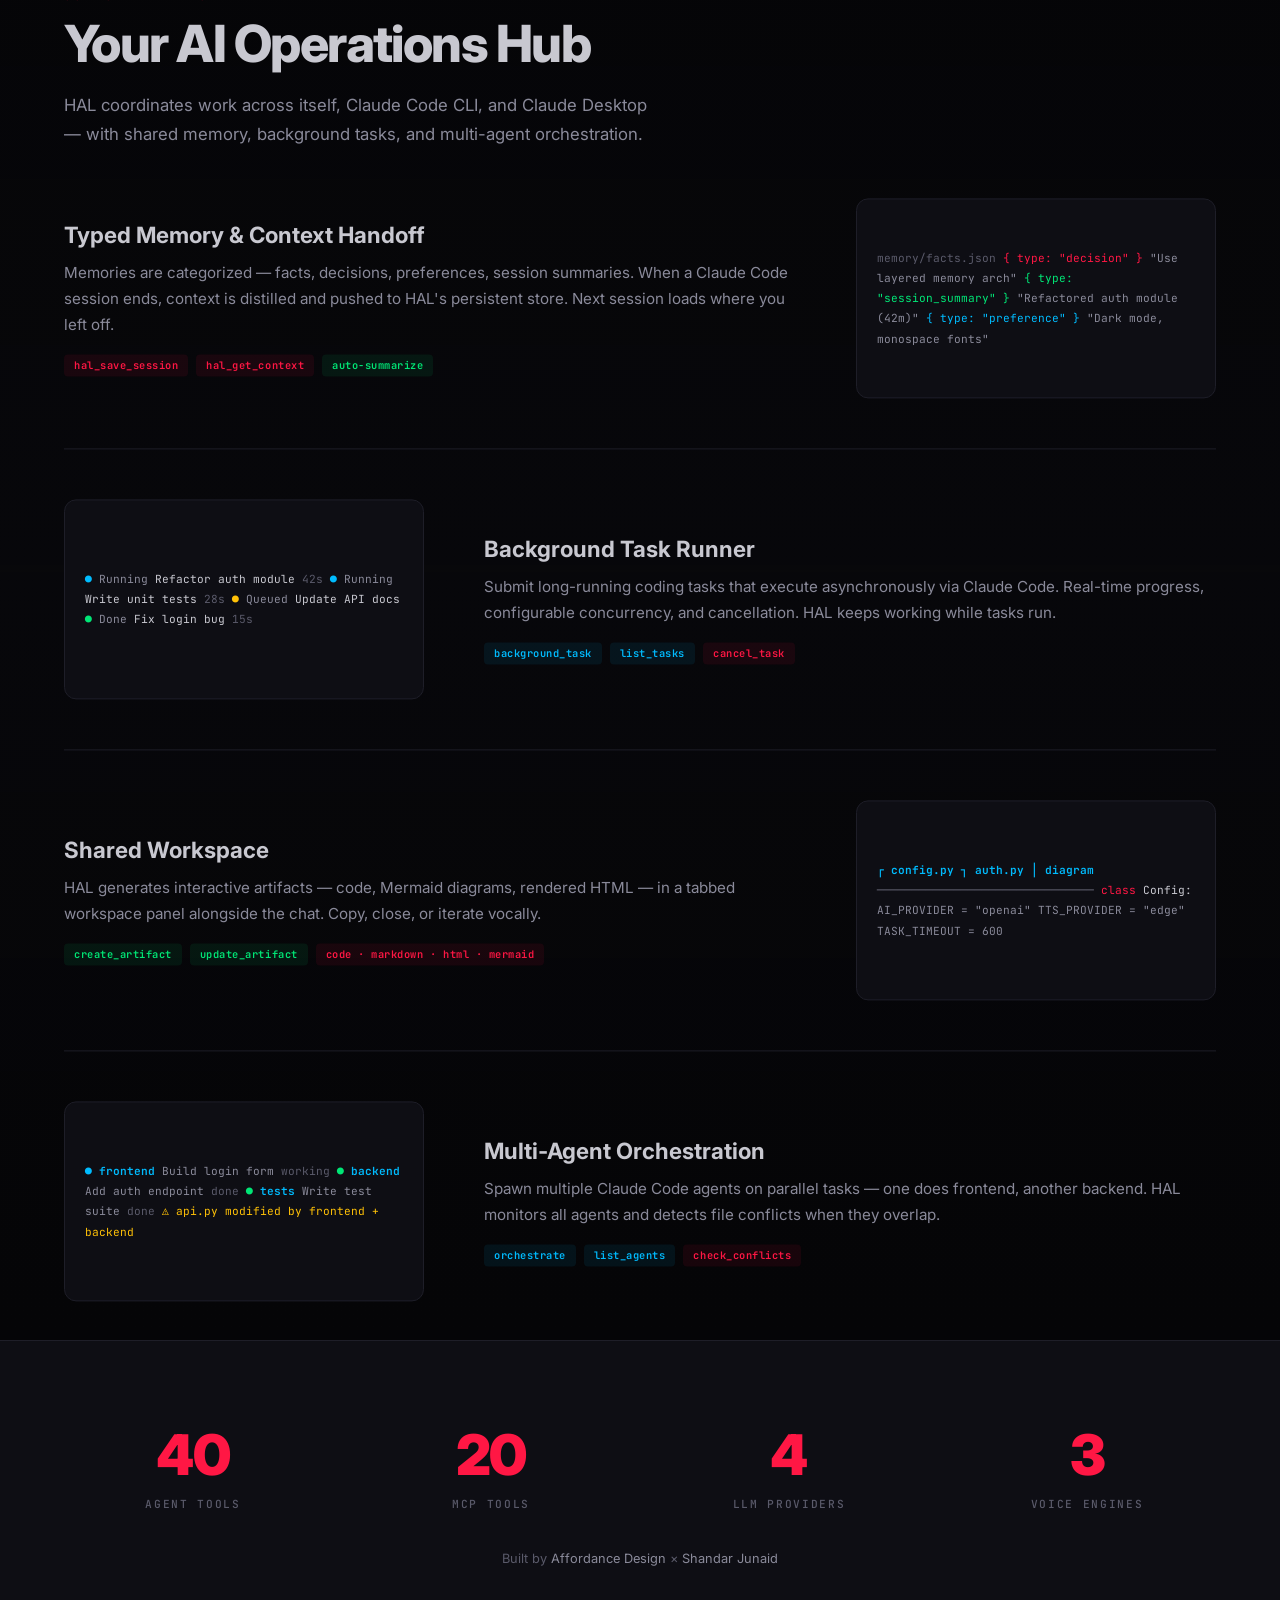
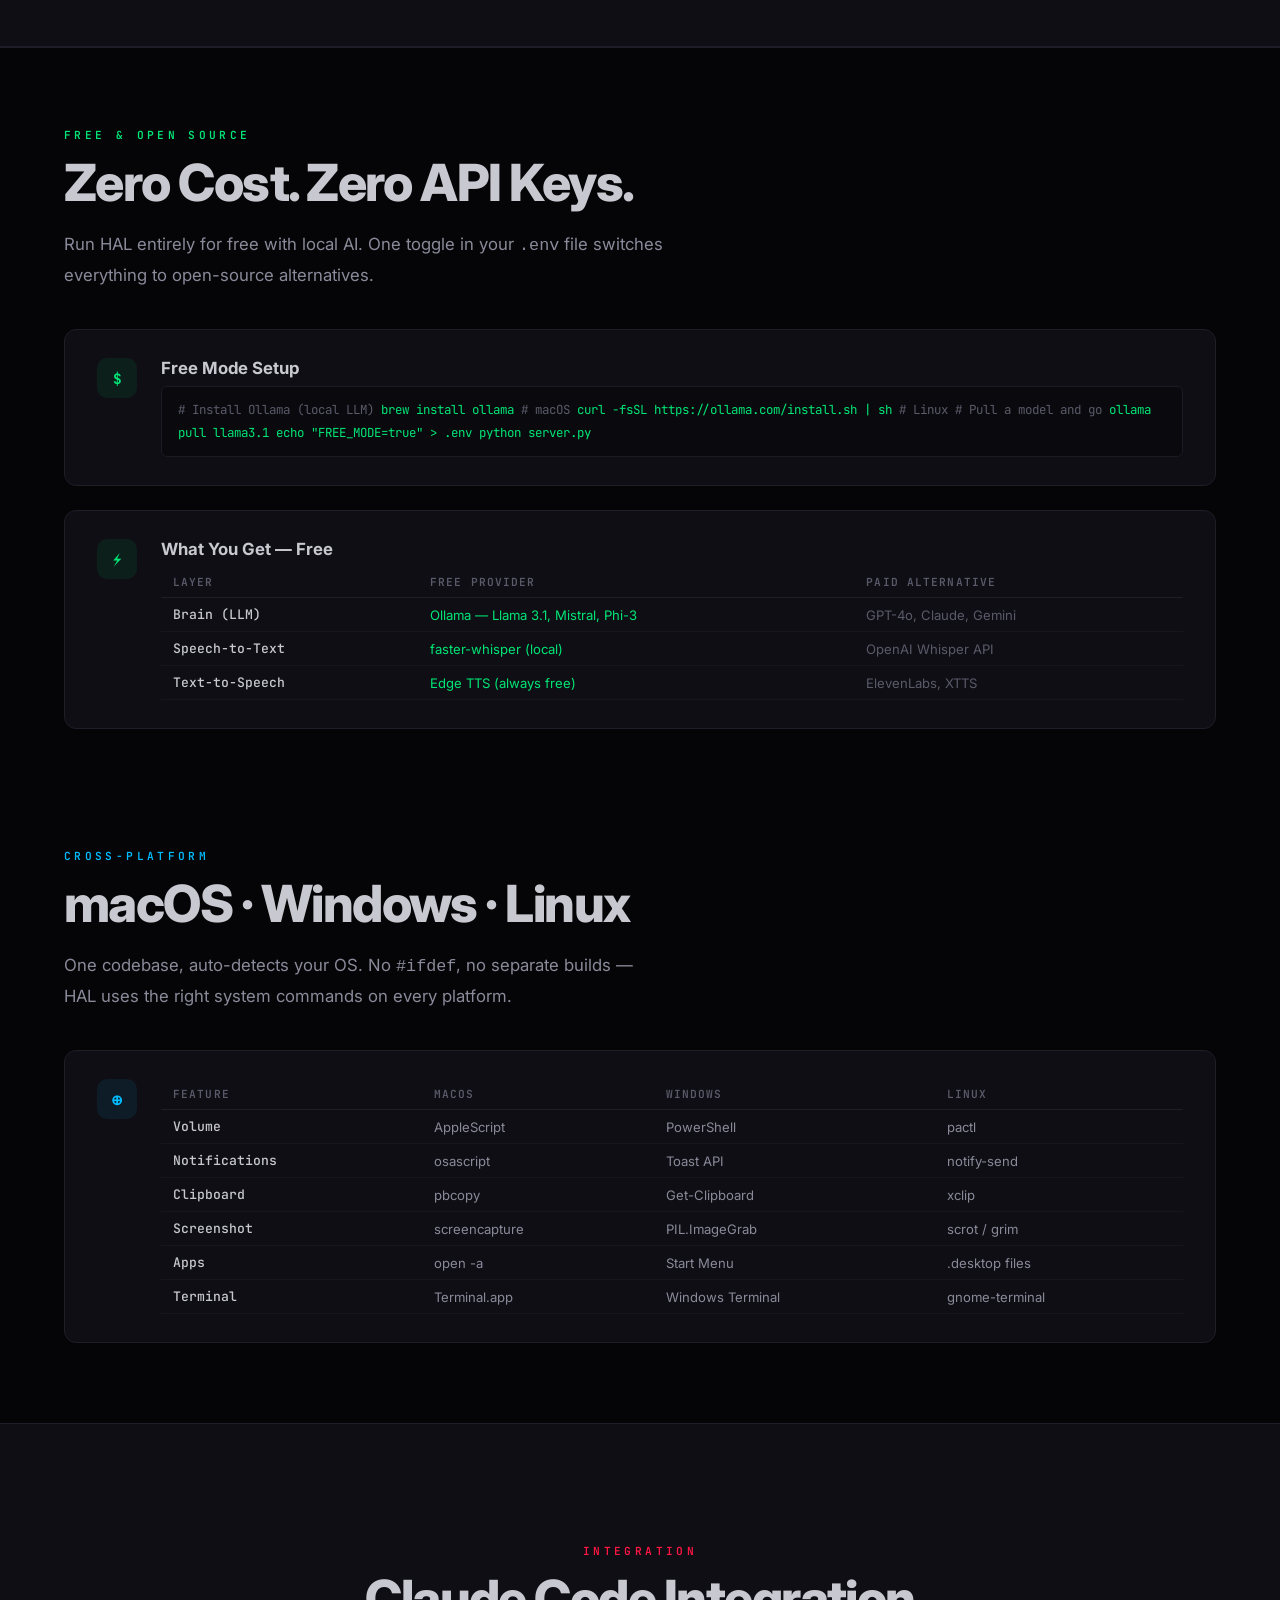
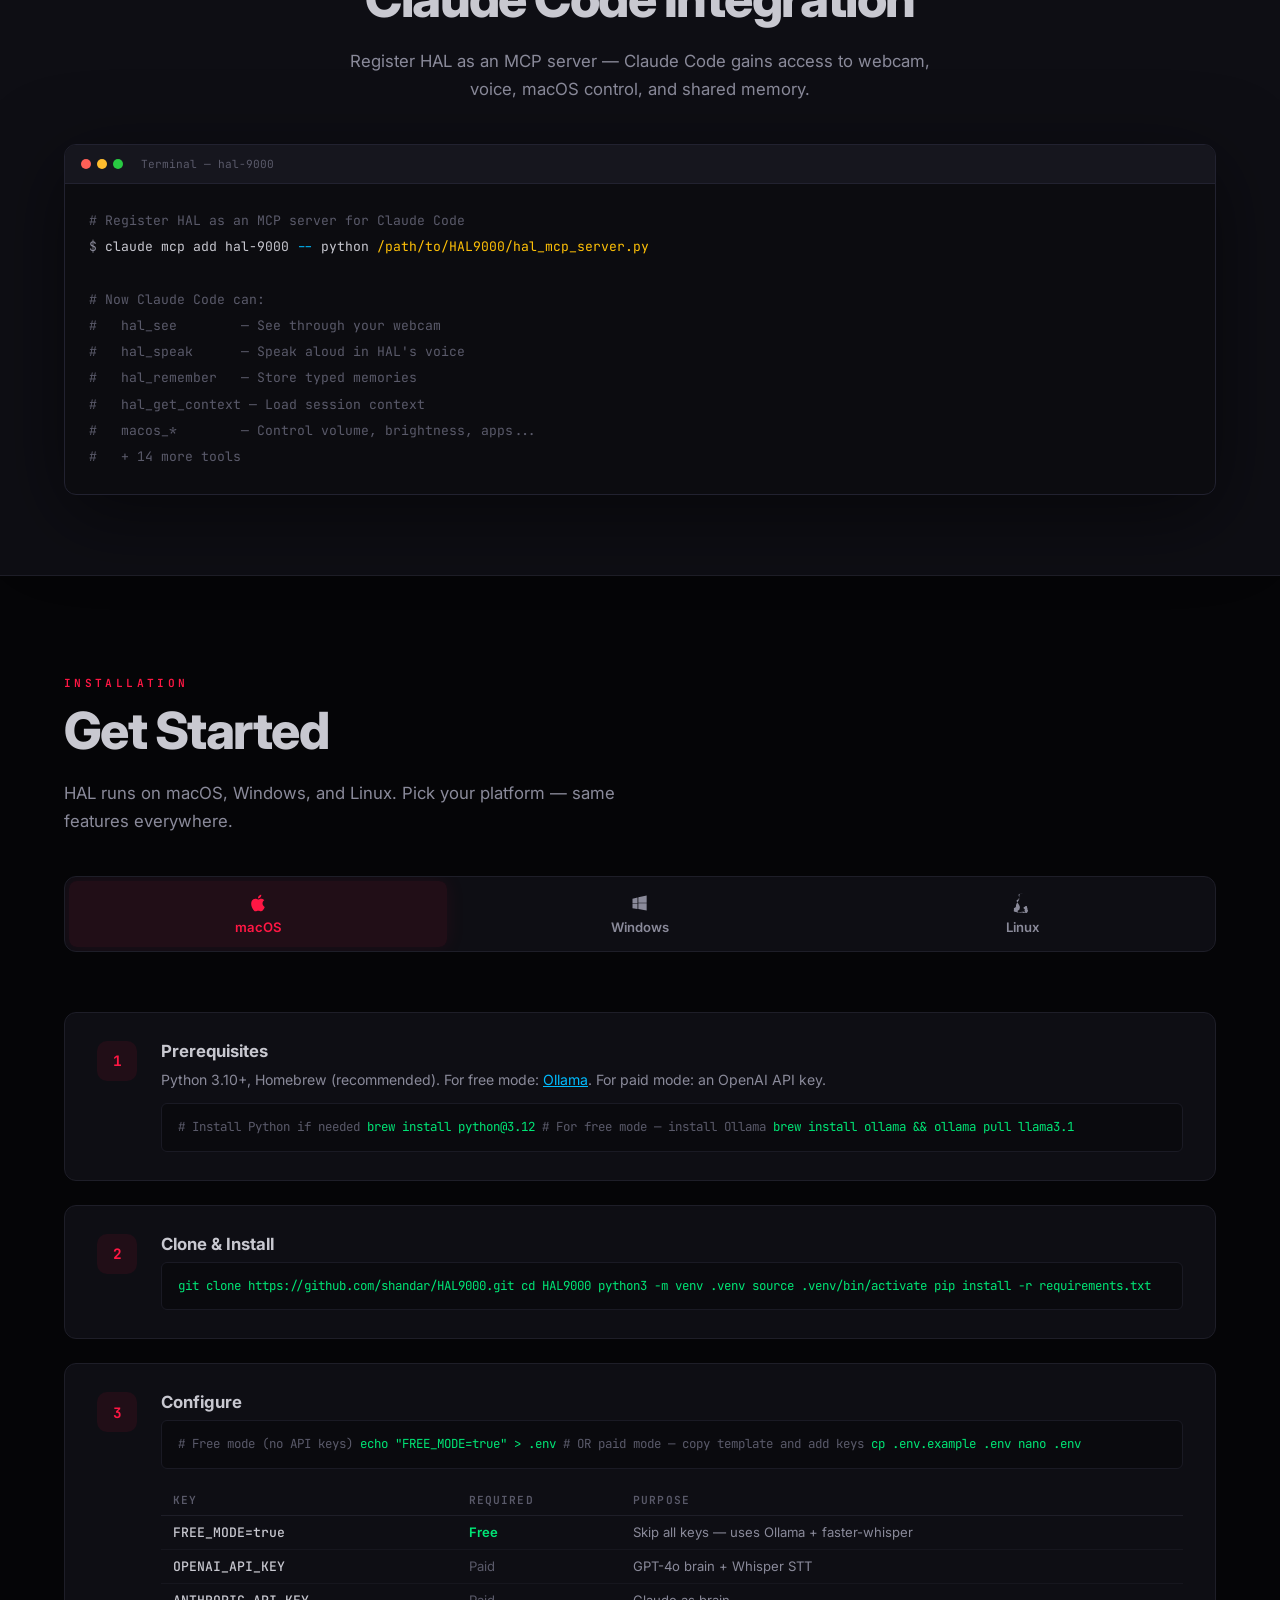
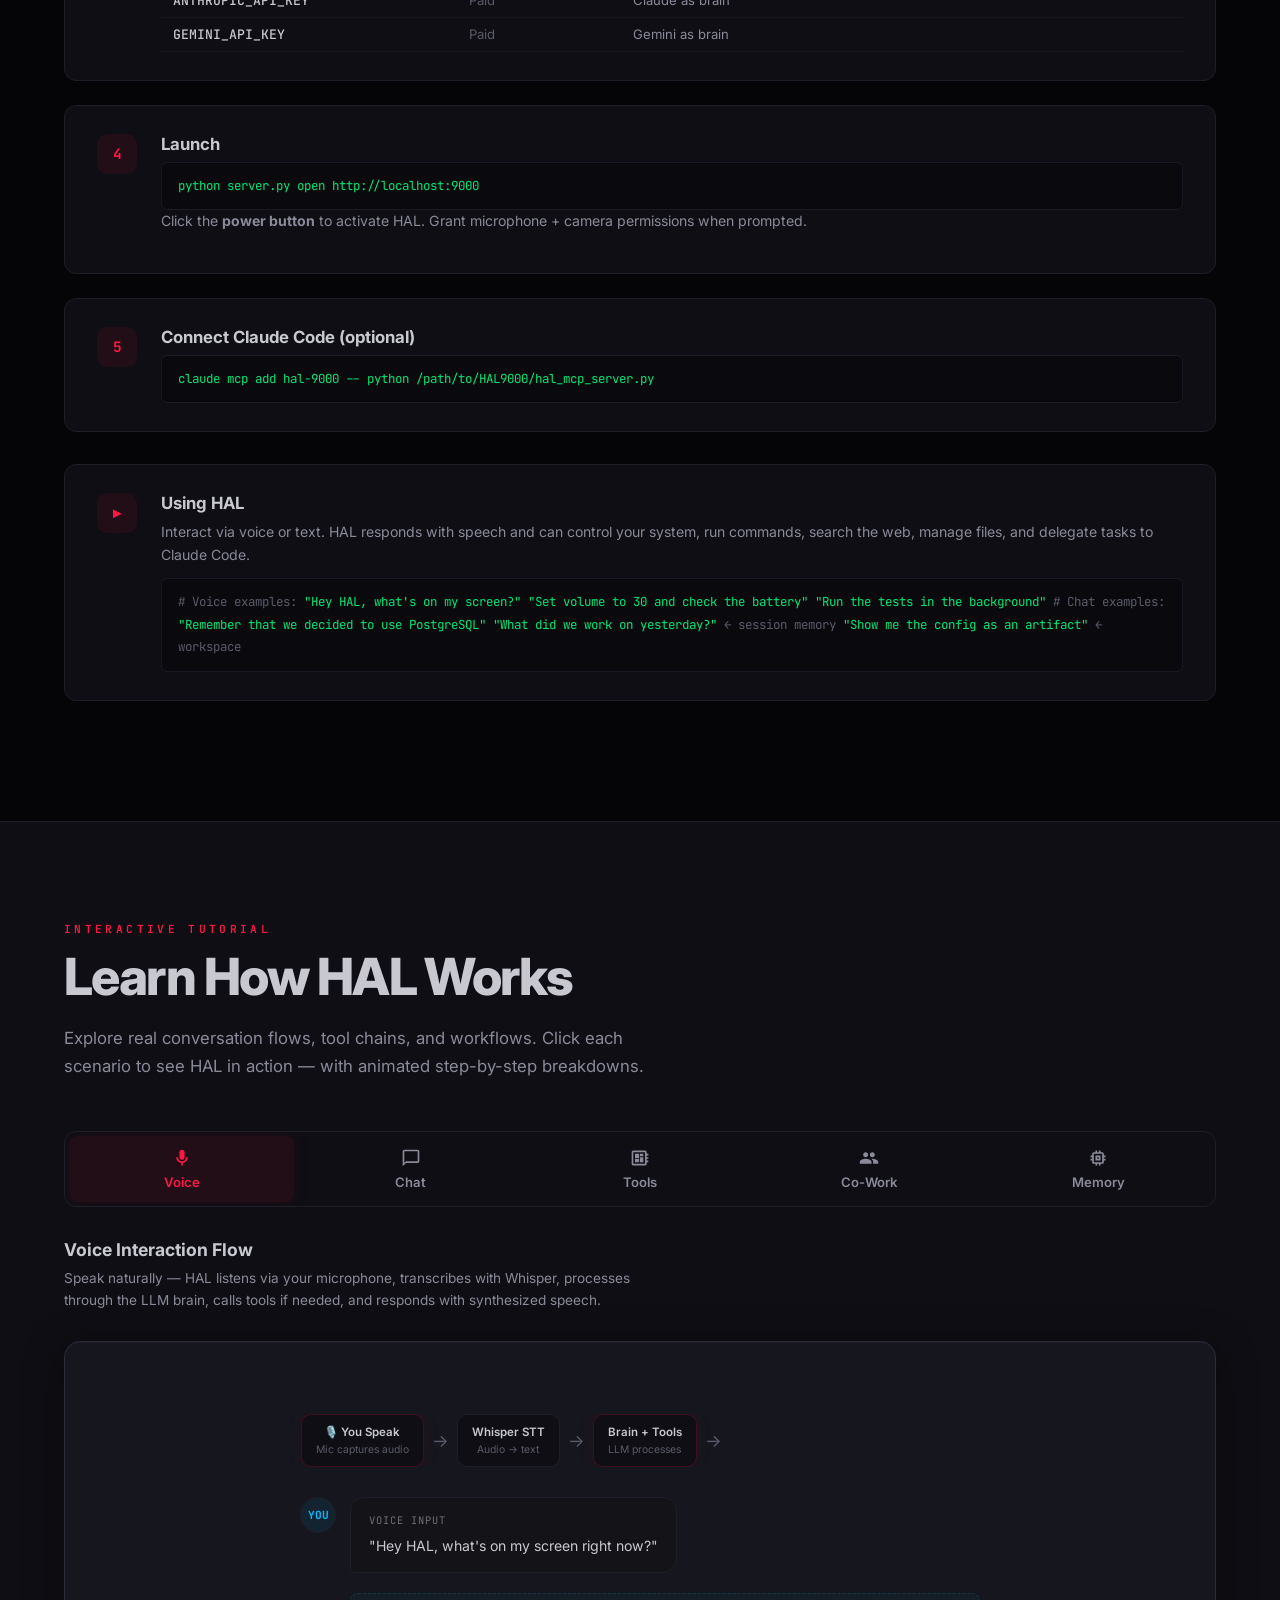
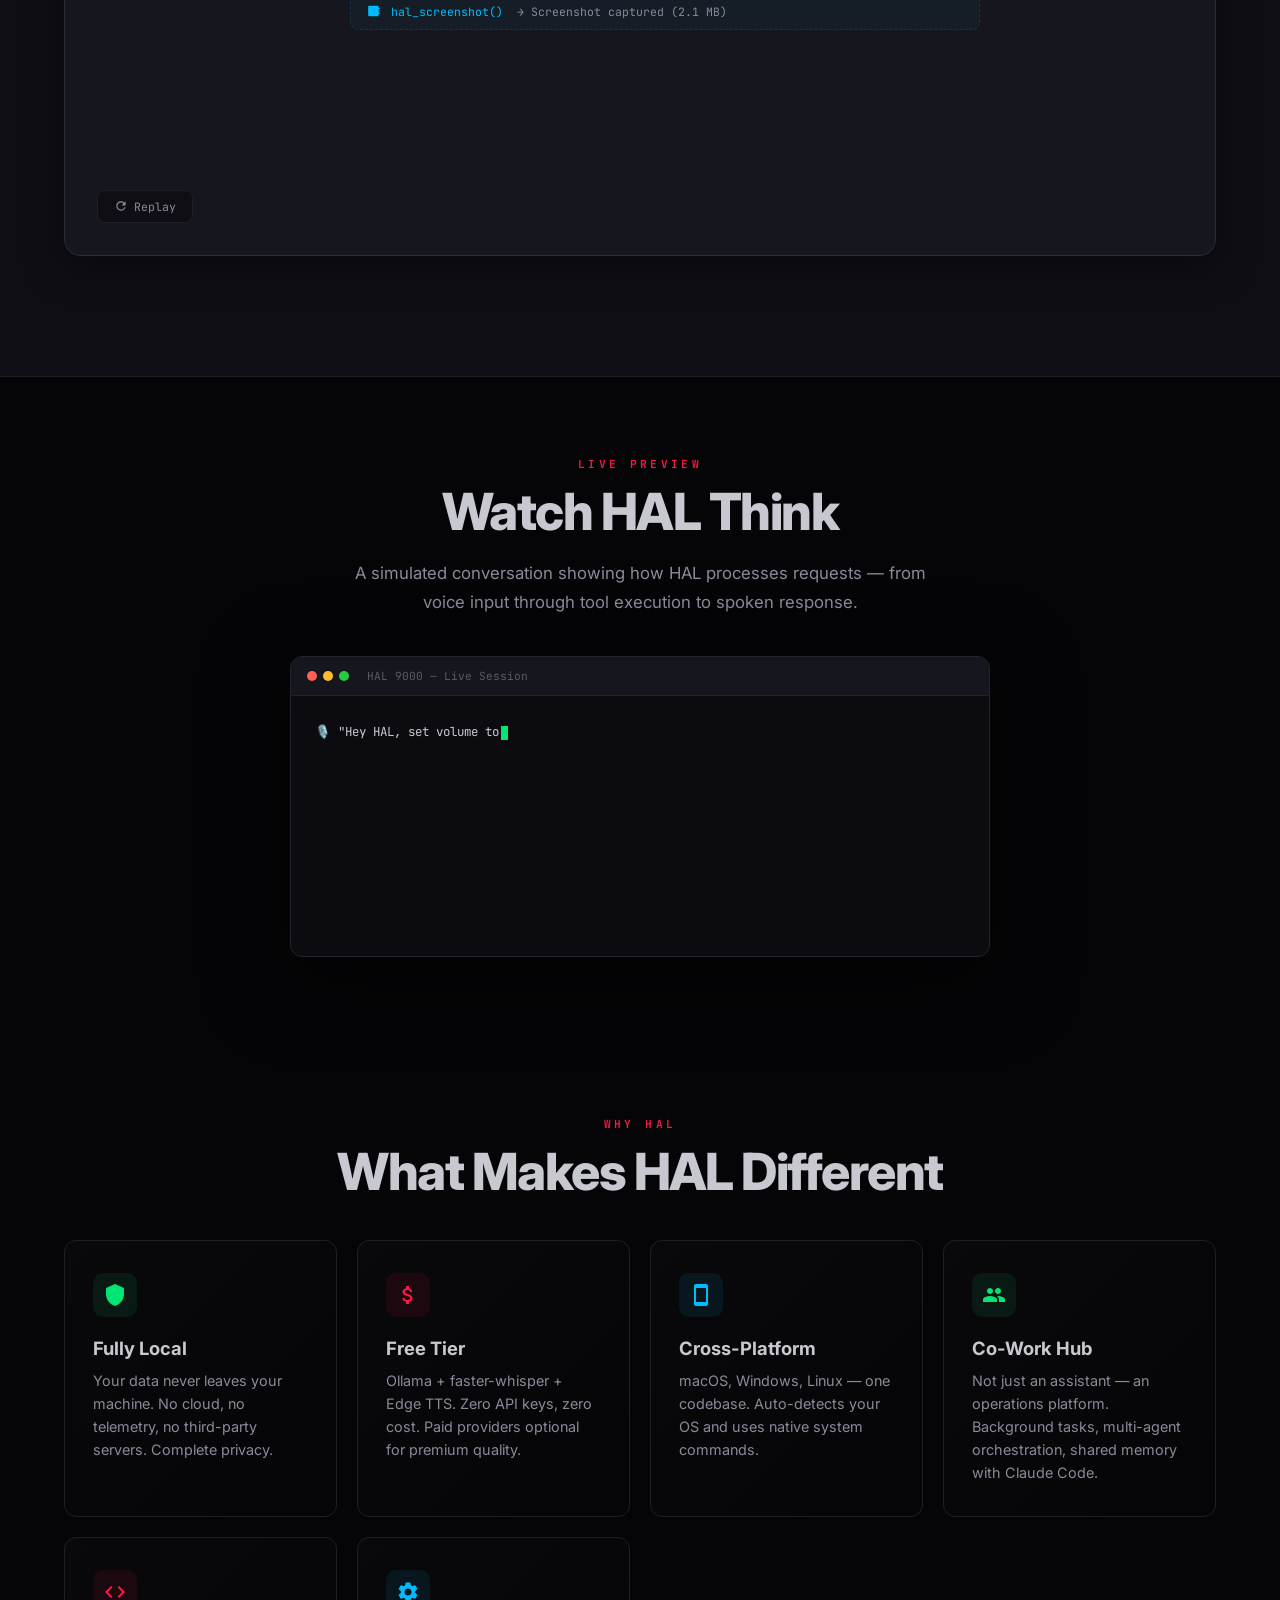
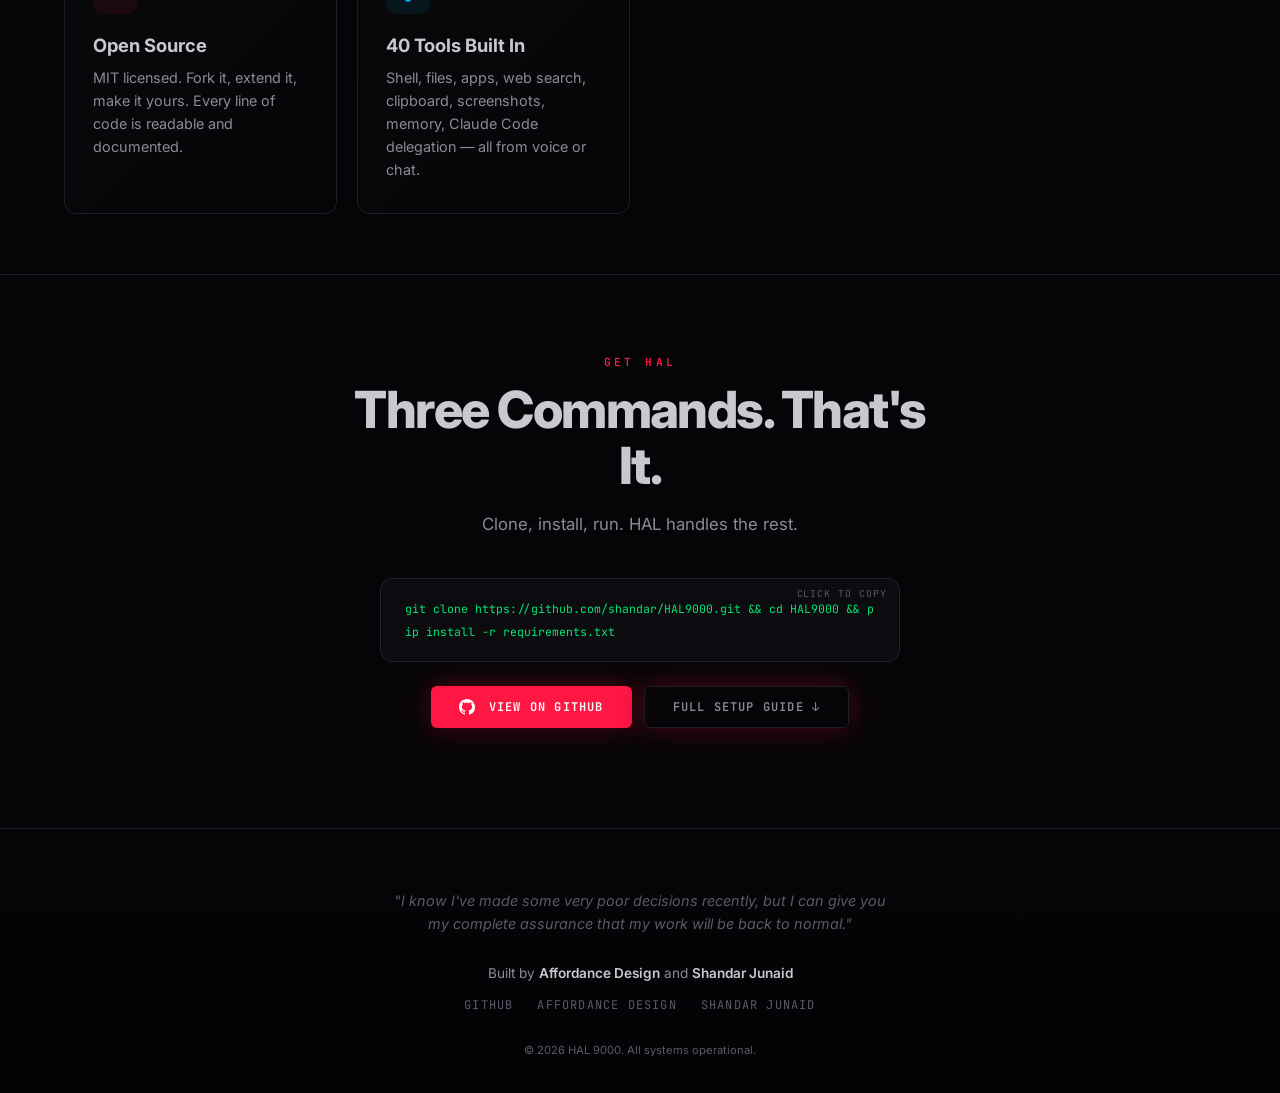
==== commit ede56255: "feat(landing): add generated architecture diagram image - AI-generated architecture flow diagram (15" ====
--- a/landing.html
+++ b/landing.html
@@ -130,6 +130,10 @@
         <div class="section-label">Architecture</div>
         <h2 class="section-title">How It Works</h2>
         <p class="section-desc" style="margin:0 auto 20px;">Six subsystems connected through a multi-provider brain with a 40-tool agent layer.</p>
+      </div>
+
+      <div class="reveal" style="margin:40px auto 50px; max-width:900px; text-align:center;">
+        <img src="assets/architecture.webp" alt="HAL 9000 Architecture — Vision, Hearing, Brain, Voice, Tools, Memory" style="width:100%; border-radius:16px; border:1px solid var(--border); box-shadow:0 8px 40px rgba(0,0,0,0.4);" loading="lazy">
       </div>
 
       <div class="arch-flow reveal">
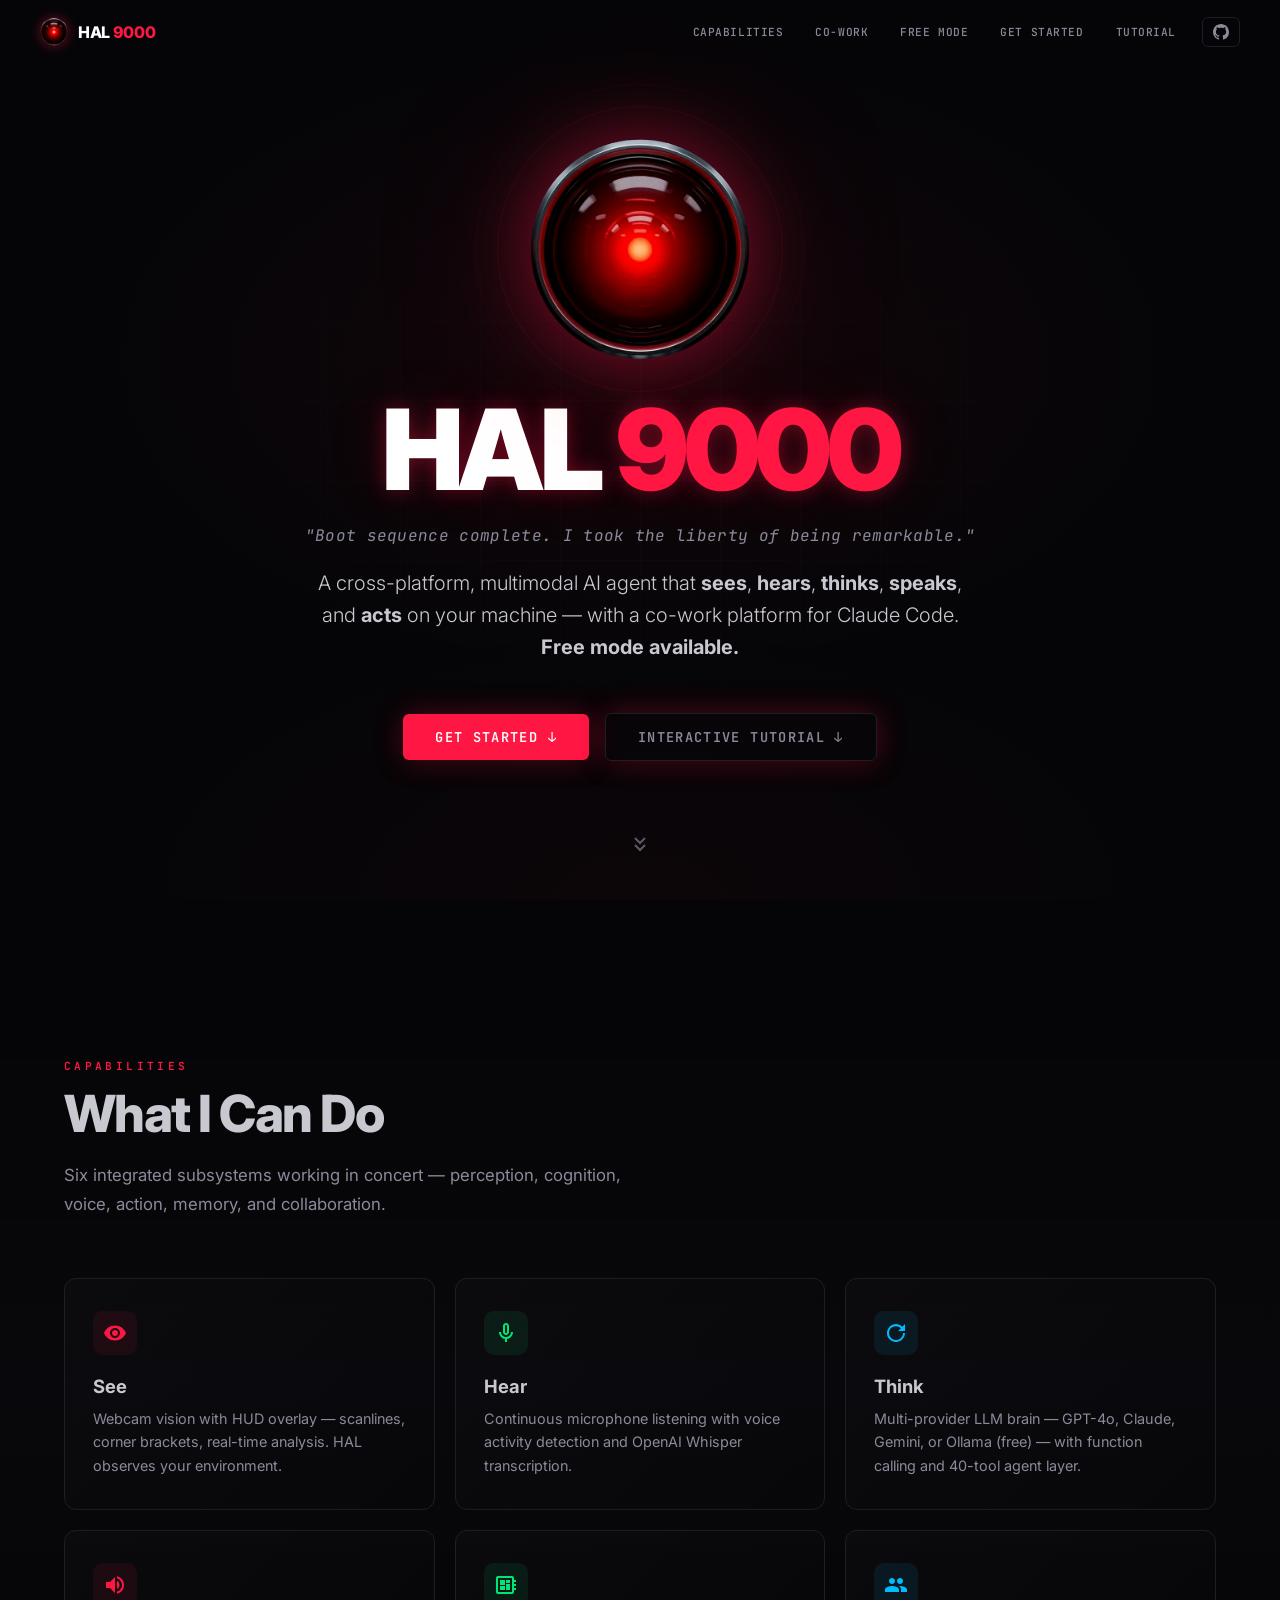
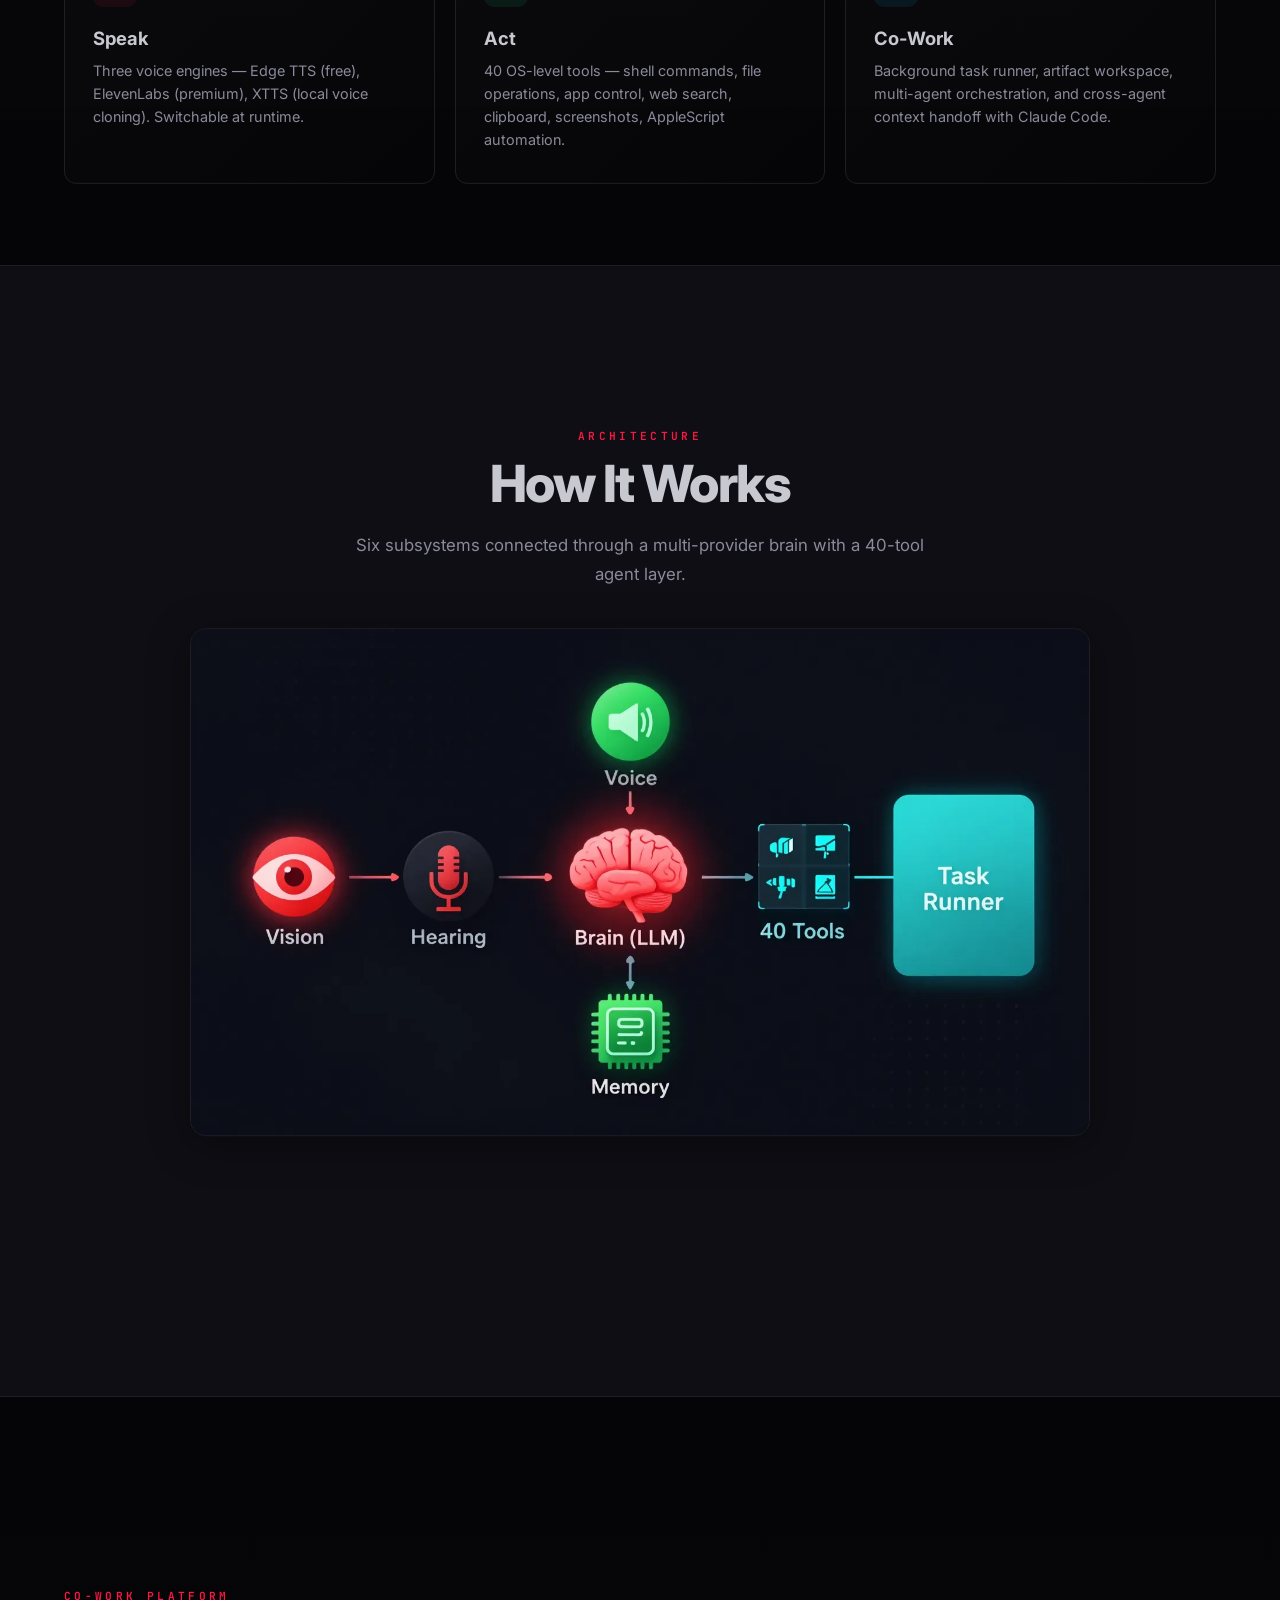
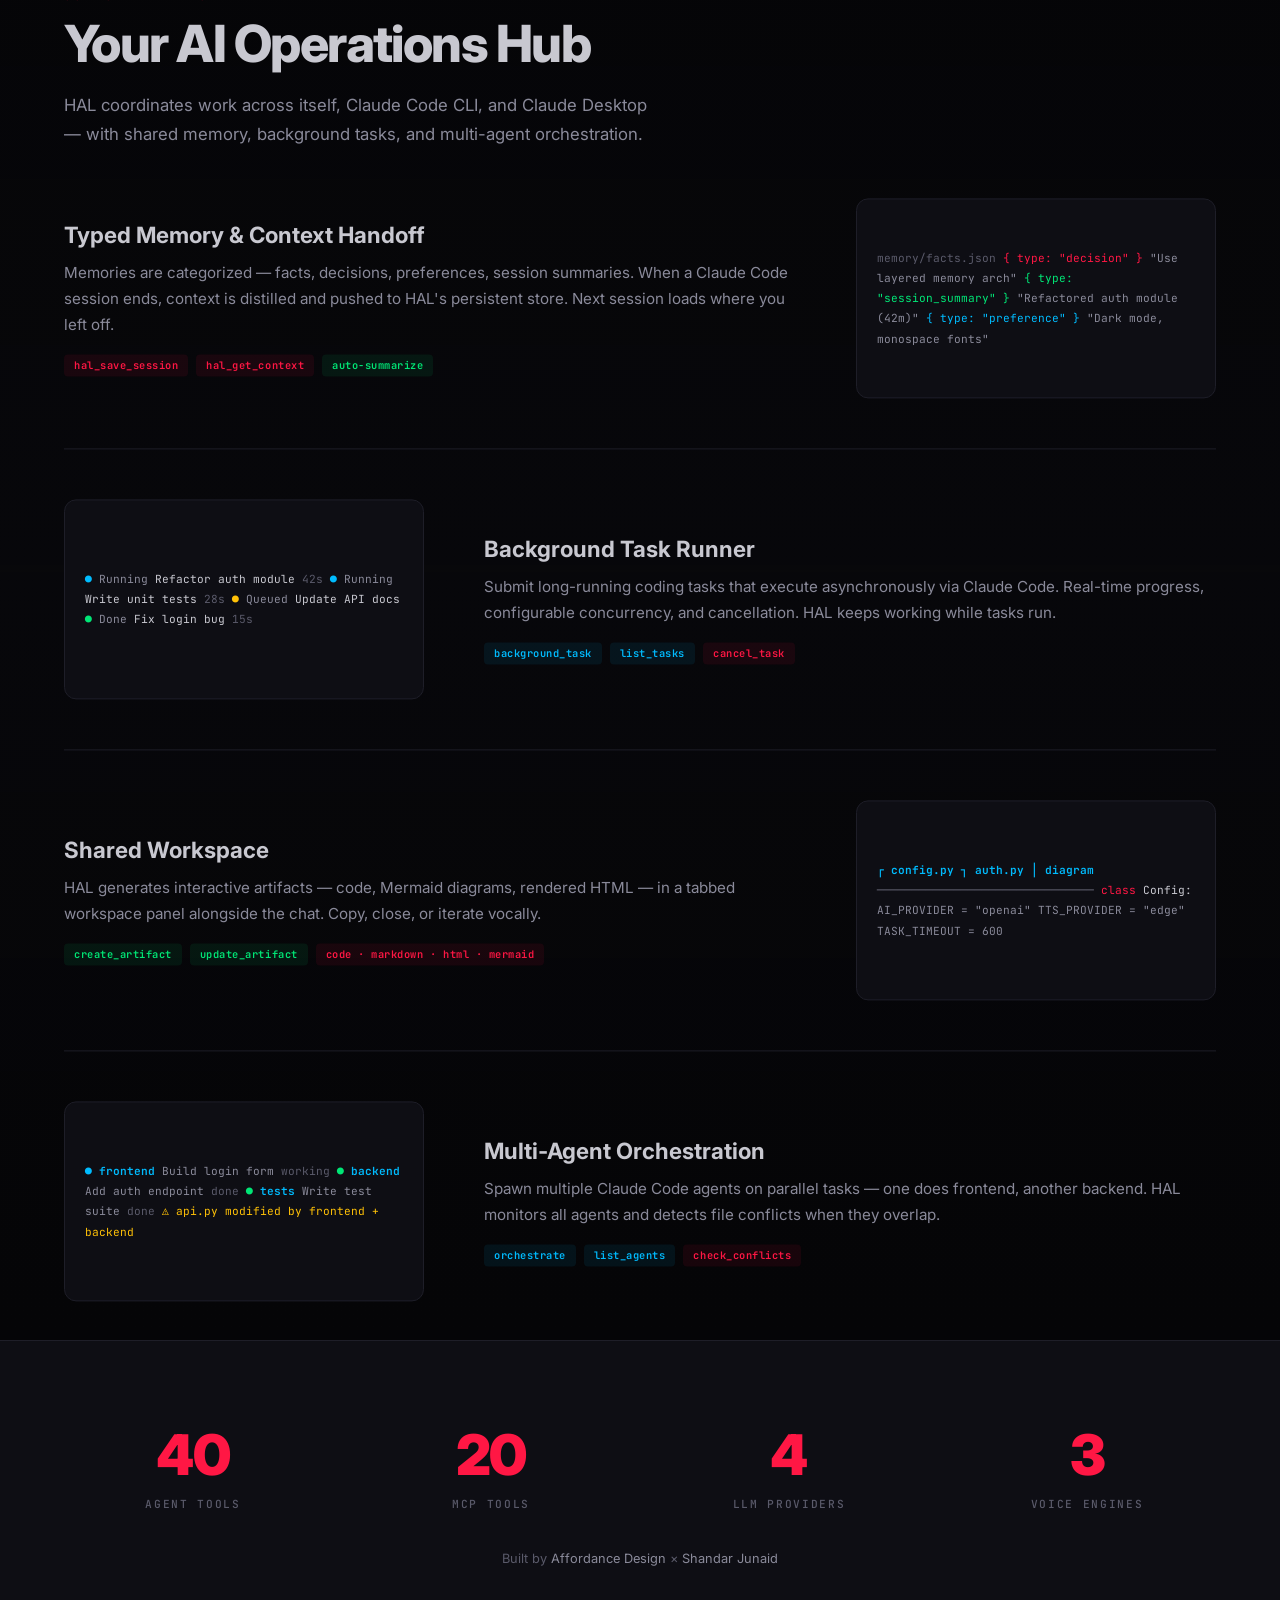
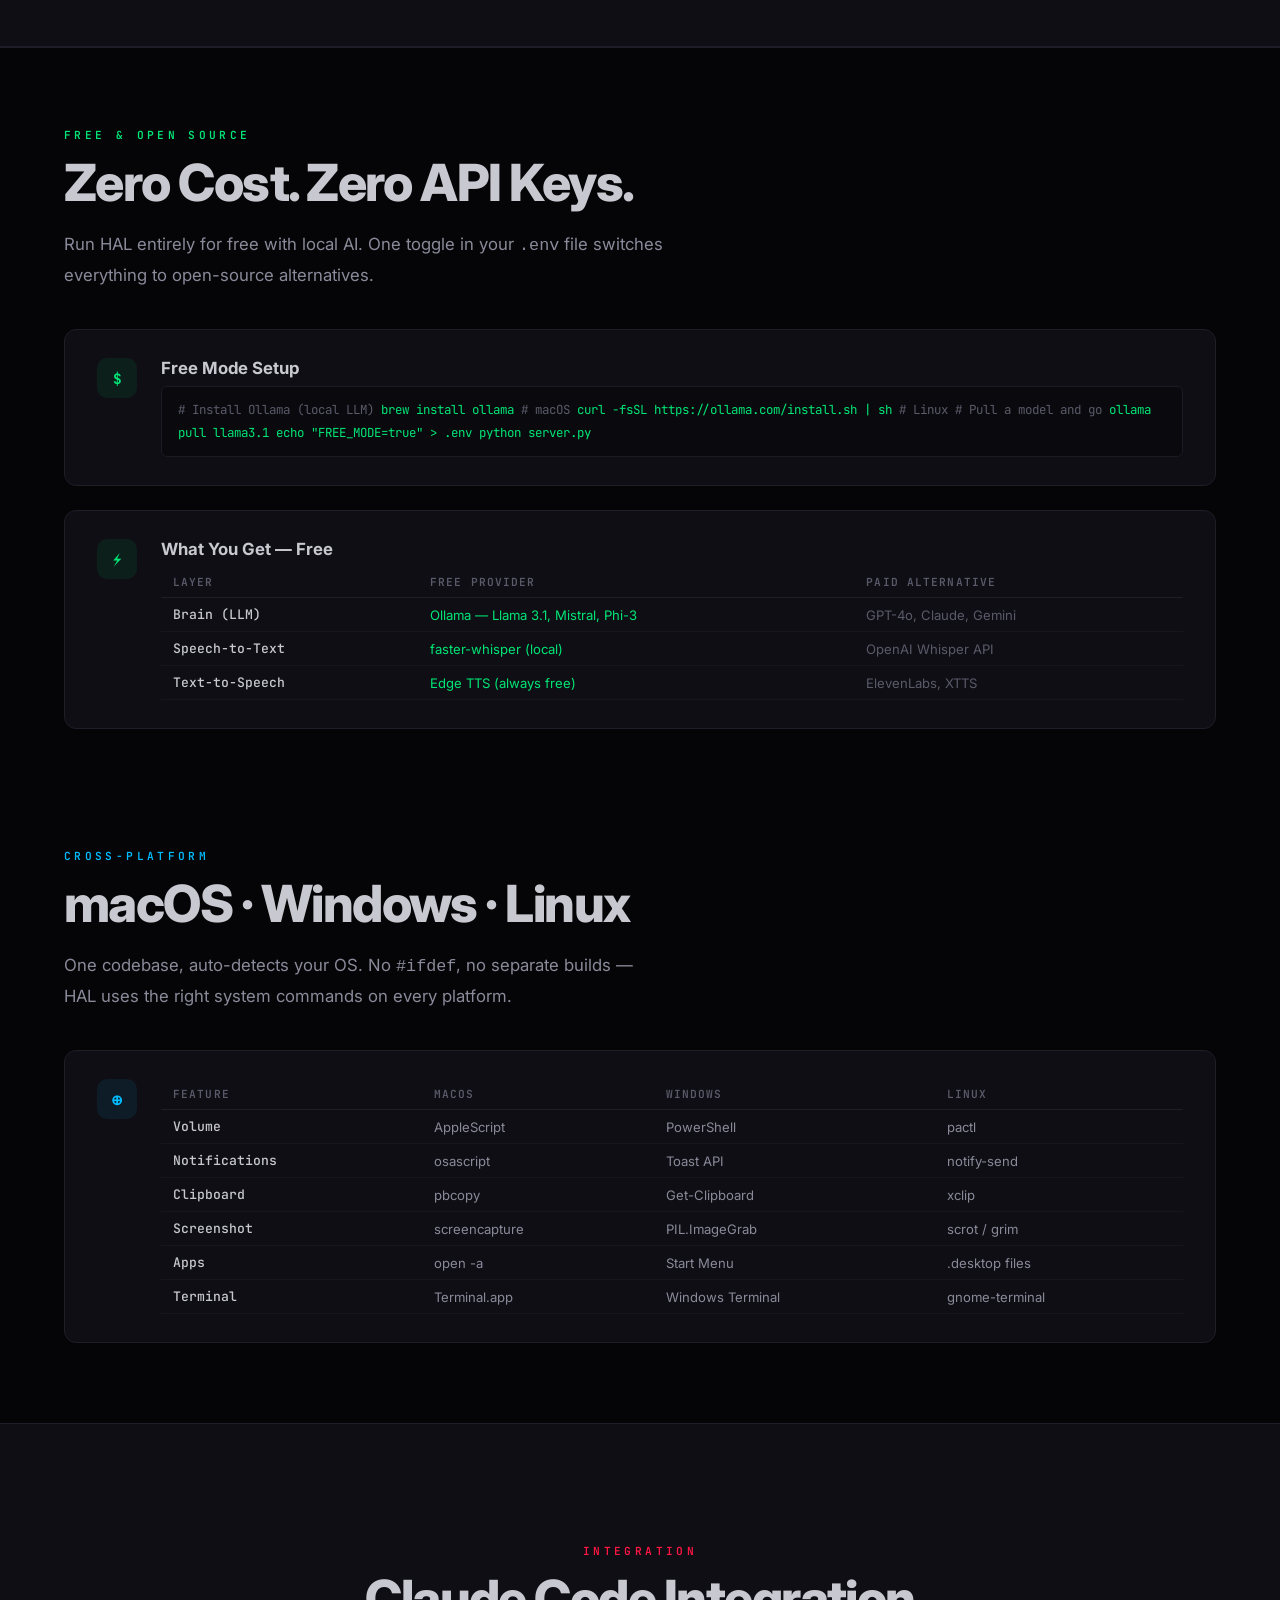
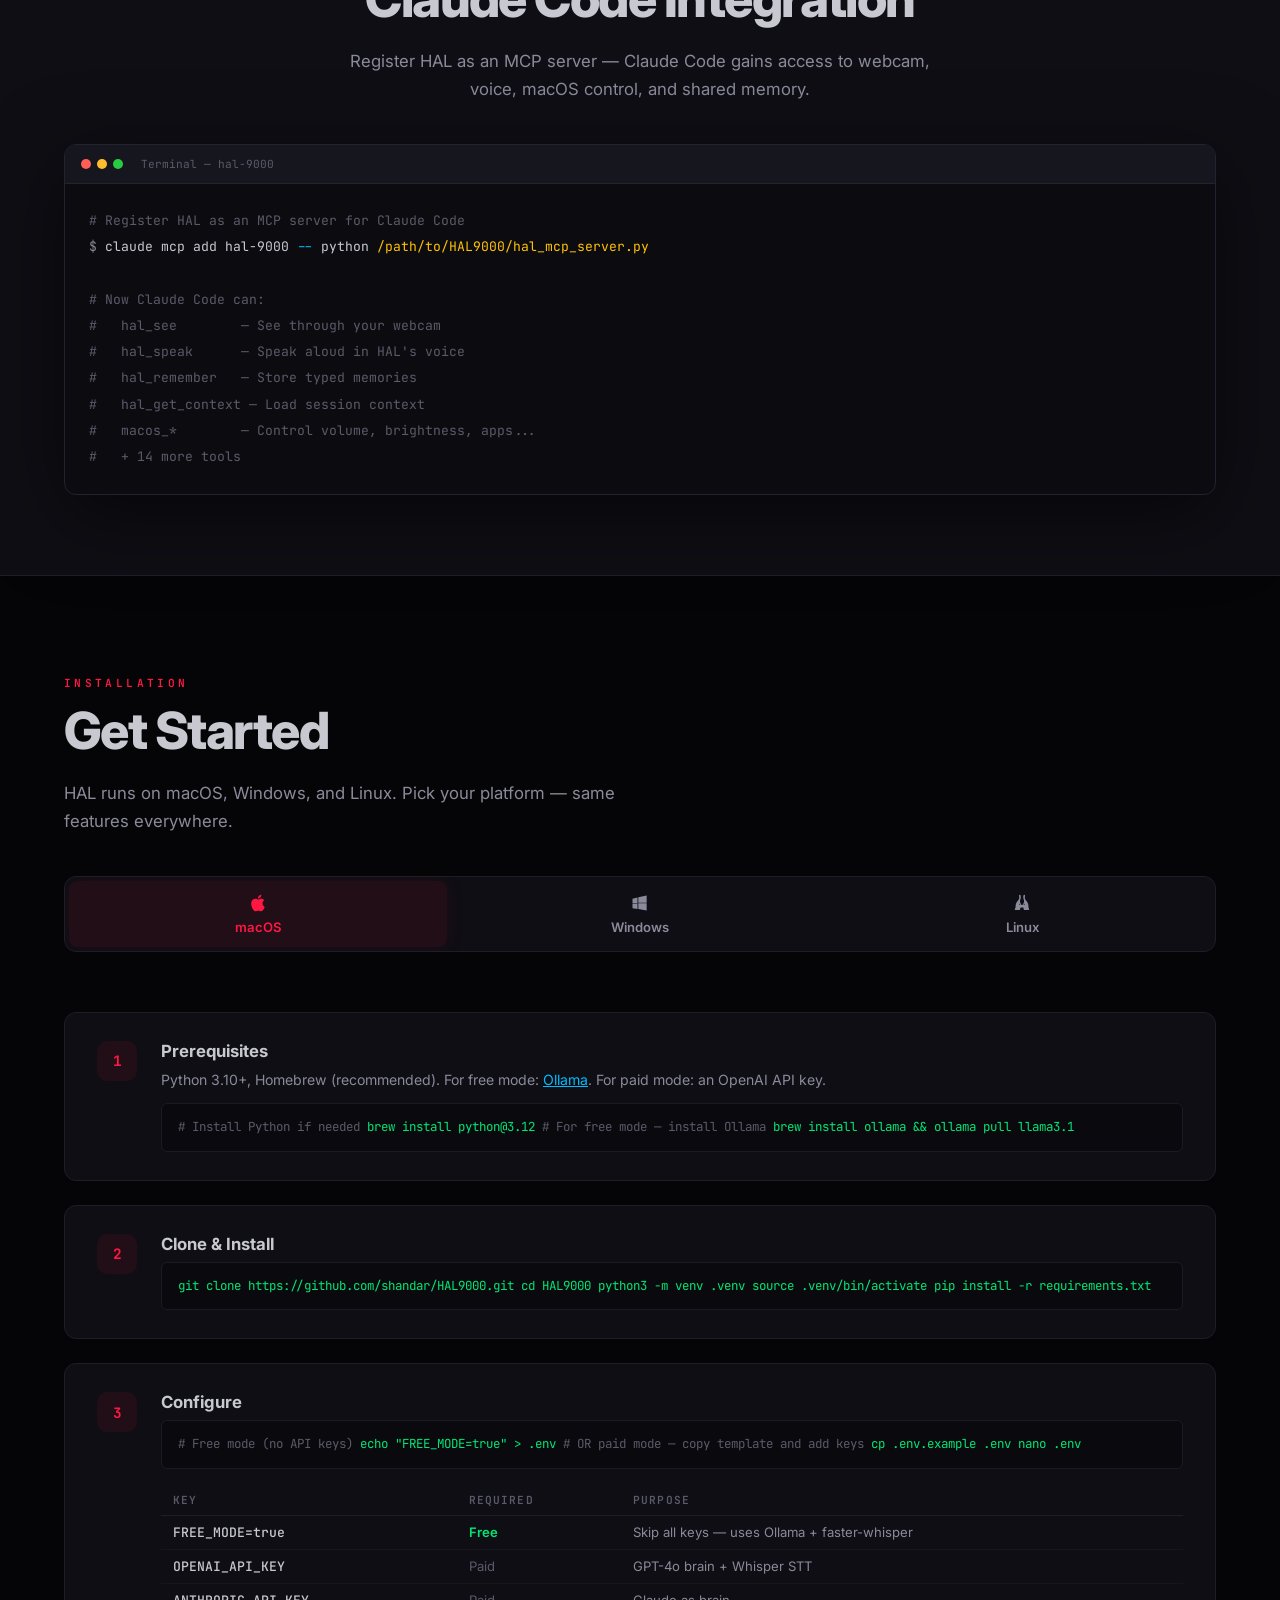
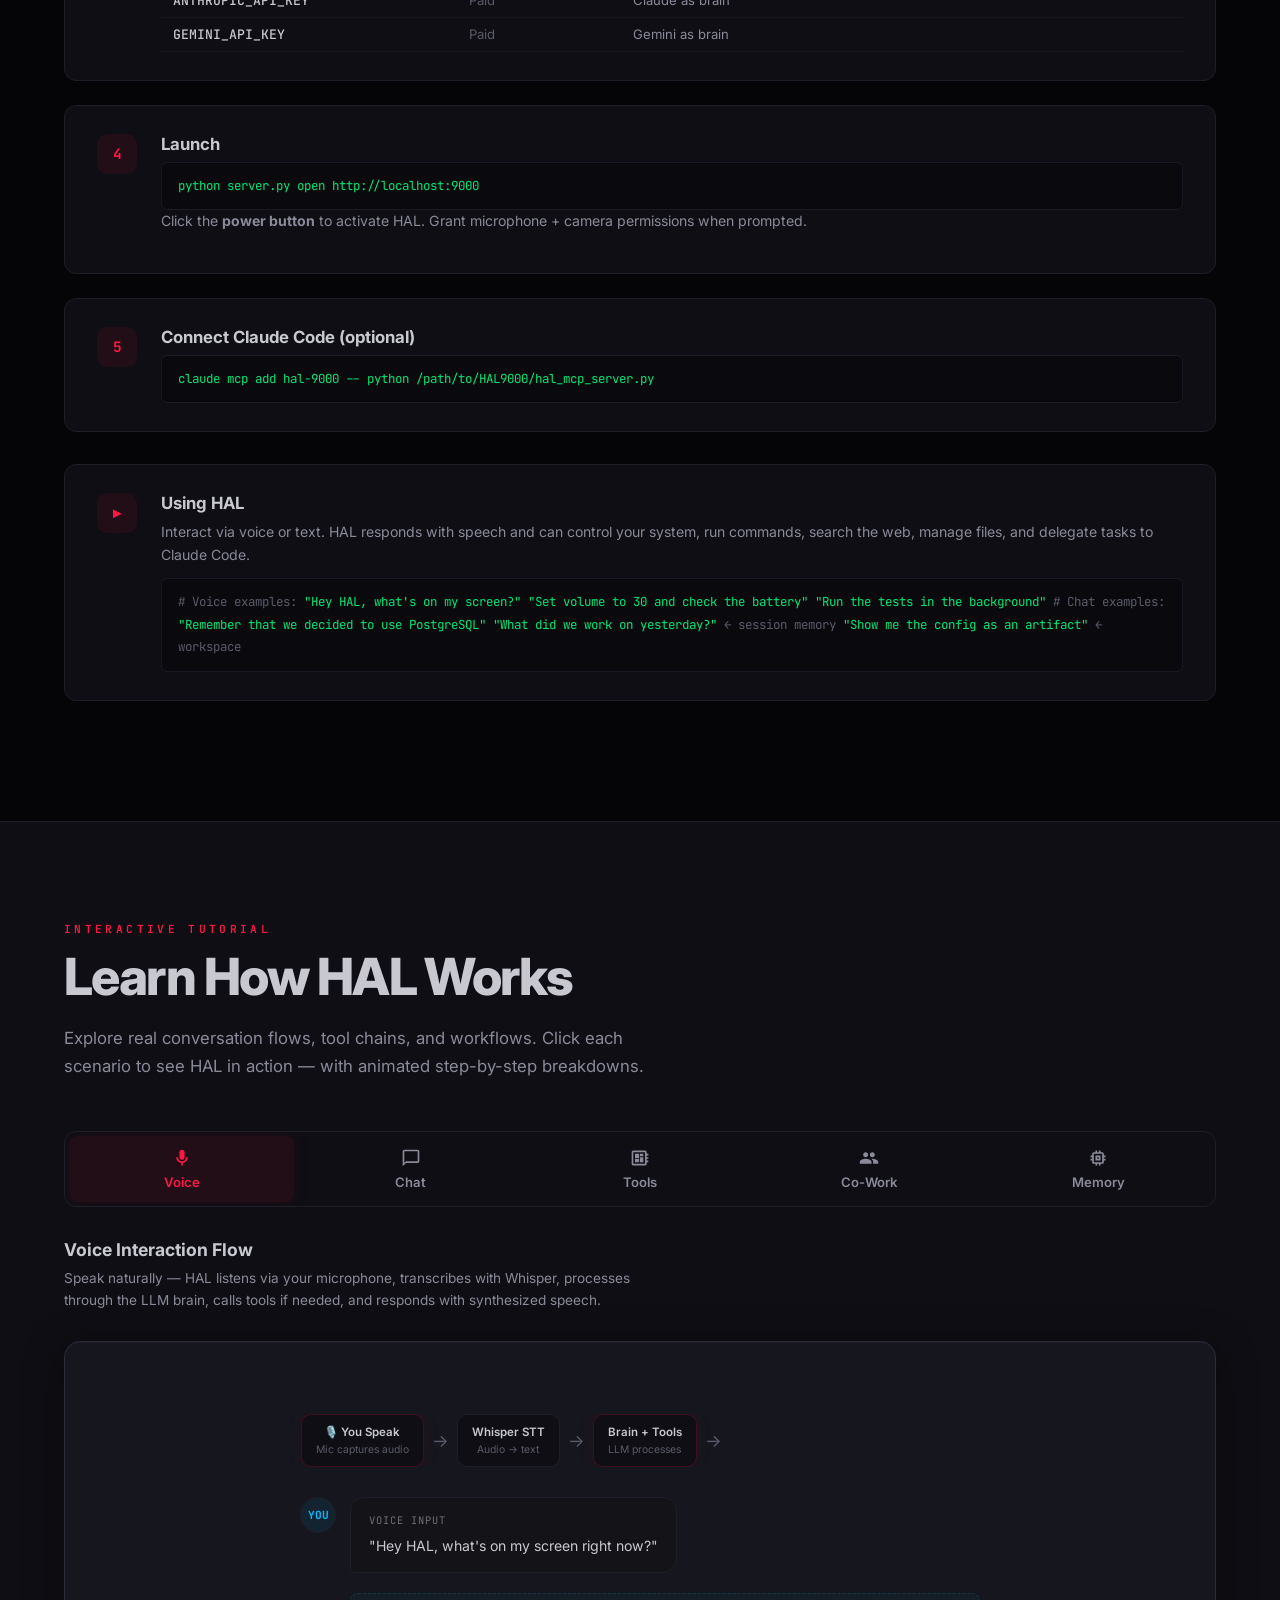
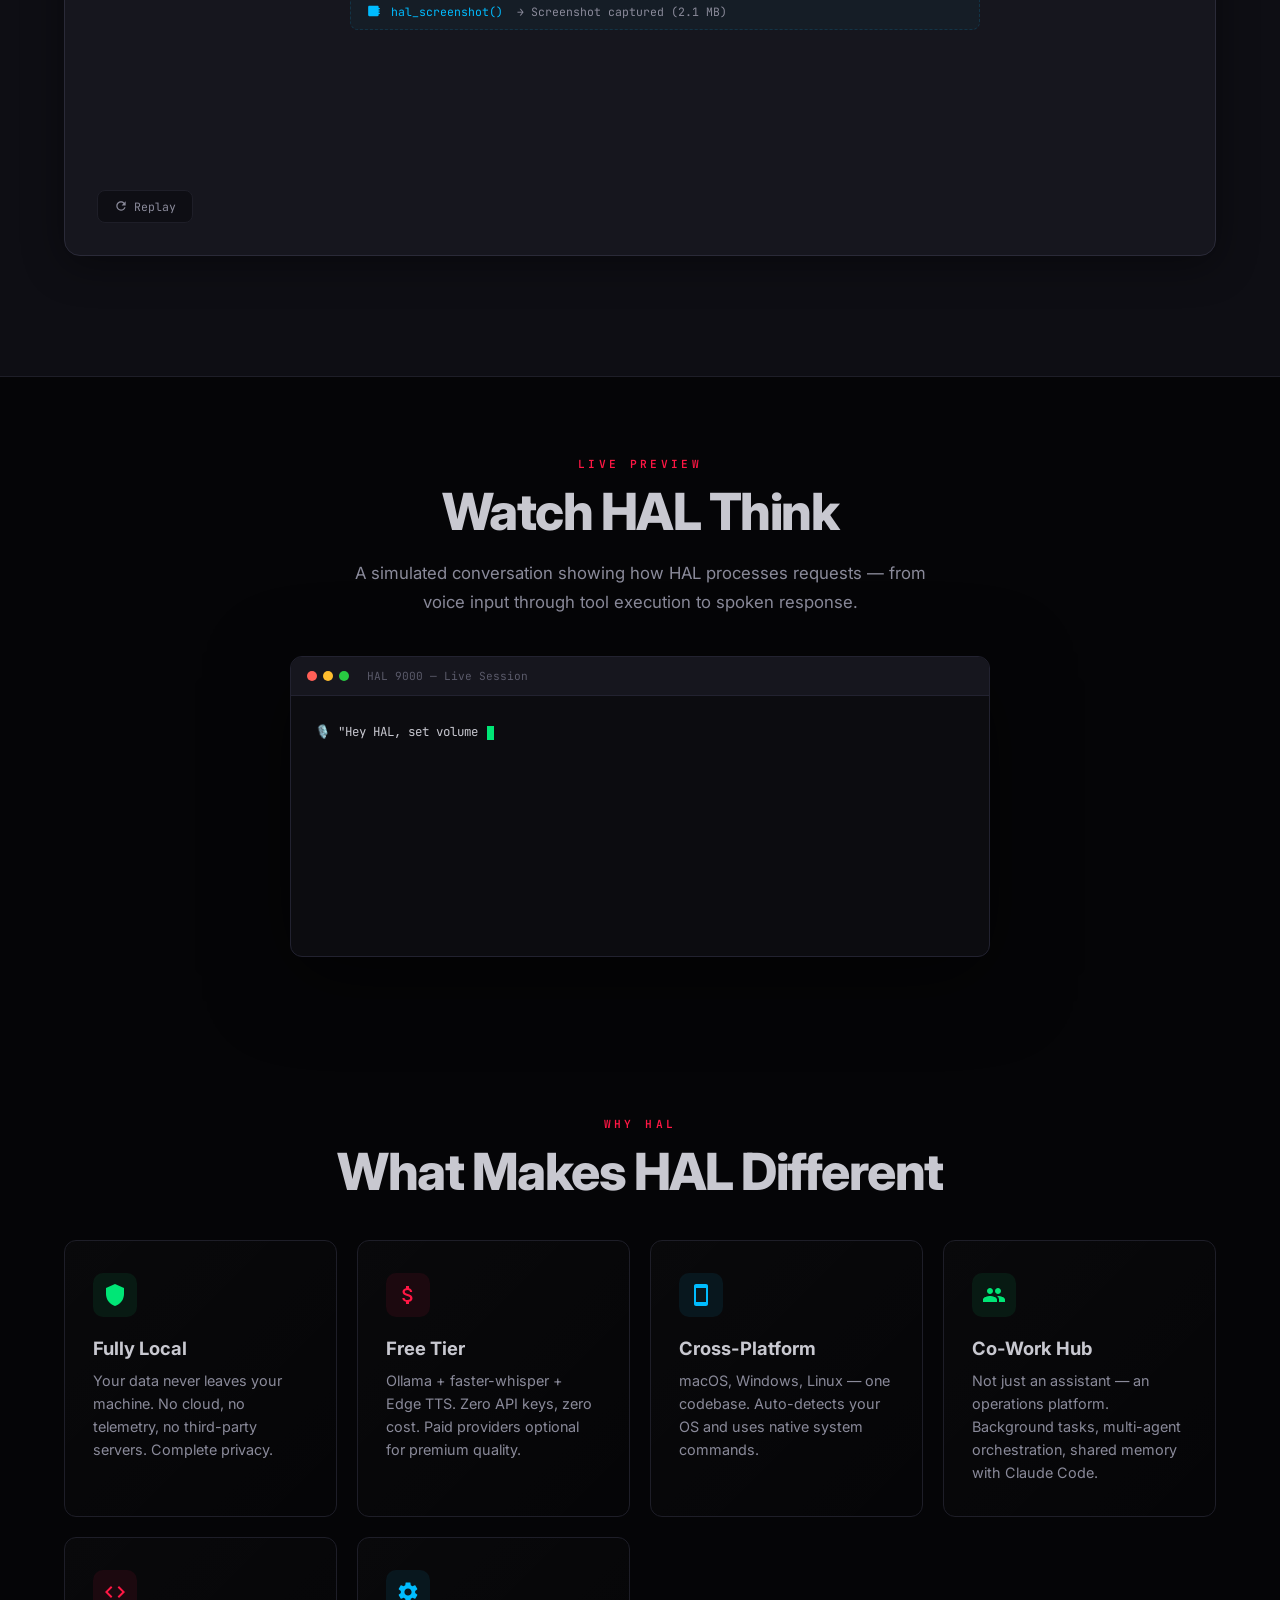
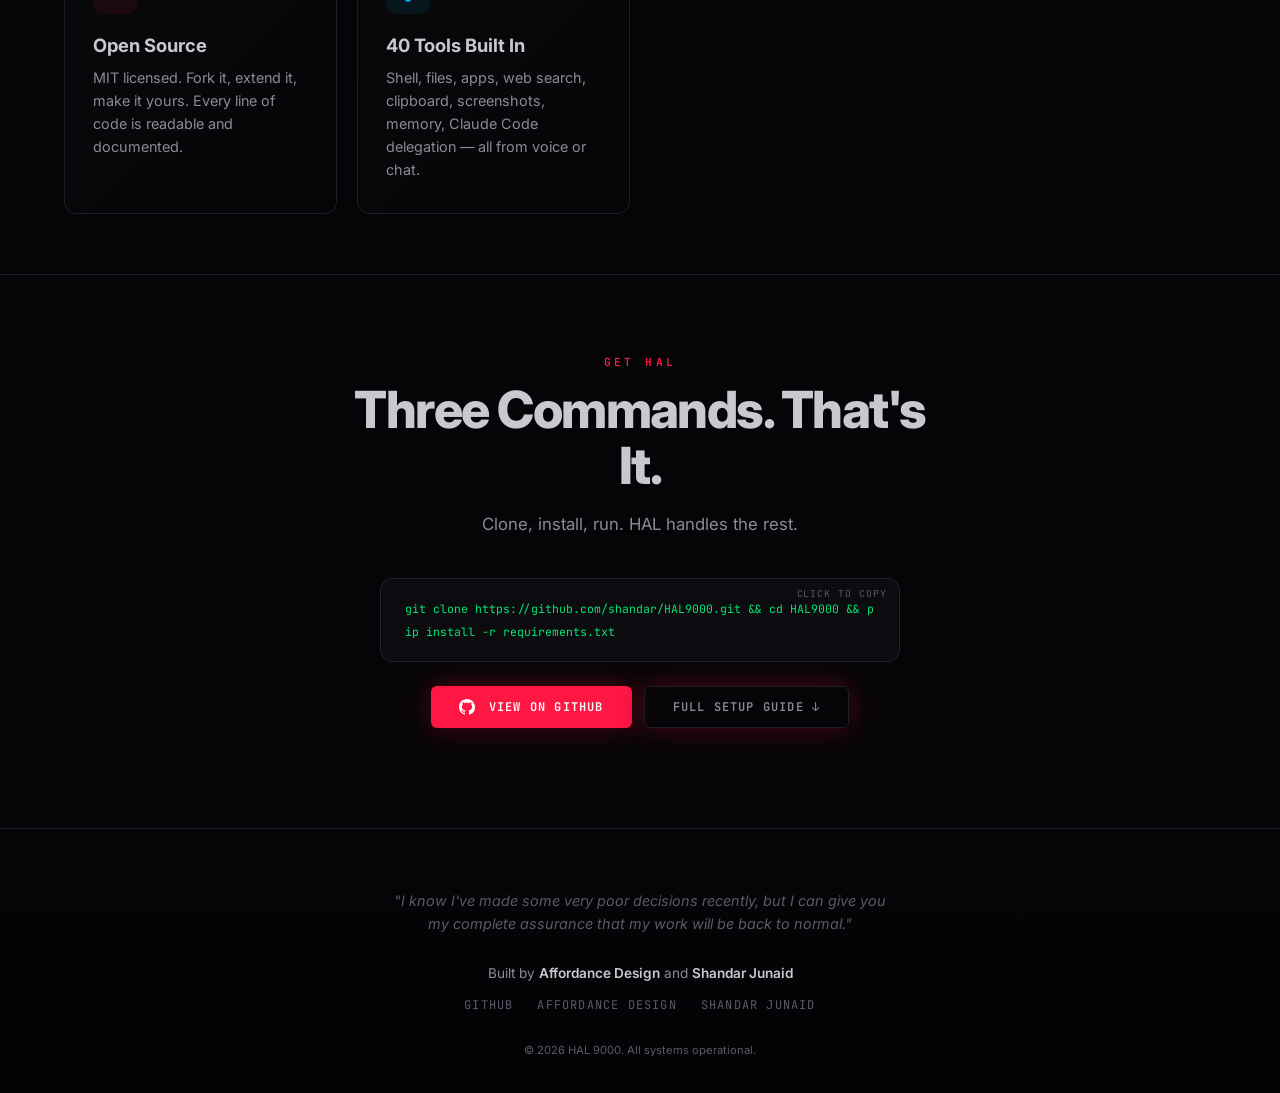
==== commit ad2763a3: "fix(landing): replace broken Linux SVG with clean Tux penguin icon Co-Authored-By: Claude Opus 4.6 (" ====
--- a/landing.html
+++ b/landing.html
@@ -436,7 +436,7 @@
           Windows
         </button>
         <button class="tut-tab" data-guide="linux" onclick="switchGuideTab(this)">
-          <svg viewBox="0 0 24 24" fill="currentColor" width="18" height="18"><path d="M12.504 0c-.155 0-.315.008-.48.021-4.226.333-3.105 4.807-3.17 6.298-.076 1.092-.3 1.953-1.05 3.02-.885 1.051-2.127 2.75-2.716 4.521-.278.832-.41 1.684-.287 2.489a.424.424 0 00-.11.135c-.26.268-.45.6-.663.839-.199.199-.485.267-.797.4-.313.136-.658.269-.864.68-.09.189-.136.394-.132.602 0 .199.027.4.055.536.058.399.116.728.04.97-.249.68-.28 1.145-.106 1.484.174.334.535.47.94.601.81.2 1.91.135 2.774.6.926.466 1.866.67 2.616.47.526-.116.97-.464 1.208-.946.587-.003 1.23-.269 2.26-.334.699-.058 1.574.267 2.577.2.025.134.063.198.114.333l.003.003c.391.778 1.113 1.345 1.884 1.345.899 0 1.666-.6 1.934-1.334.084-.135.14-.333.232-.467.545-.8.6-2.135-.133-2.735a1.02 1.02 0 00-.283-.133c.32-.533.196-1.066.054-1.468-.132-.382-.354-.6-.425-.665.233-.467.068-1-.1-1.333-.17-.334-.432-.467-.5-.467-.68 0-1.27.05-1.725.467-.463.467-1.18.733-1.2.733-.227.134-.43.267-.51.6-.04.135-.065.267-.06.4.003.4.266.733.6 1.066.247.307.554.535 1.06.737a3.1 3.1 0 00-.316.467c-.36.698-.19 1.534.203 2.2.136.234.39.534.62.735a.96.96 0 01-.18.338c-.262.354-.655.531-1.143.605-.488.073-1.07.015-1.534-.216-.932-.467-1.993-.533-2.852-.333-.86.2-1.524.667-1.857 1.333-.068.135-.118.27-.149.407-.728-.07-1.455-.332-1.655-.735-.1-.2-.088-.467.182-1.066.135-.267.092-.735.037-1.135a4.71 4.71 0 01-.055-.534c-.003-.2.037-.399.113-.533.06-.135.145-.2.245-.267.321-.2.59-.2.883-.333.297-.135.632-.332.852-.666.12-.2.165-.398.192-.601.02-.135.023-.267.02-.333a2.4 2.4 0 00-.026-.334c.273-.534.353-1.066.32-1.6-.04-.666-.233-1.333-.484-1.866-.622-1.333-1.685-2.867-2.384-3.6-.41-.467-.714-.867-.816-1.333-.1-.2-.145-.467-.145-.667 0-.467.095-.87.297-1.067.202-.2.466-.334.797-.334.23-.001.47.064.681.198.04-.053.18-.333.284-.666.023-.068.047-.134.072-.2-.12-.117-.348-.2-.404-.267-.12-.135-.143-.334-.02-.534.116-.2.336-.135.535.066.198.2.33.4.412.534.083-.266.28-.667.424-1 .138-.326.29-.665.36-.866.003-.04.002-.092-.025-.135-.272-.467-.566-.934-.776-1.467-.233-.6-.396-1.268-.322-1.934C8.92 1.467 10.2.467 11.504.333 11.84.306 12.17.297 12.504 0z"/></svg>
+          <svg viewBox="0 0 24 24" fill="currentColor" width="18" height="18"><path d="M20.581 19.049c-.55-.446-.336-1.431-.907-1.917.553-3.365-.997-6.331-2.845-8.232-1.551-1.595-1.639-3.858-1.194-5.401.186-.644-.078-1.263-.645-1.425-.477-.136-.94.127-1.102.645-.485 1.563-.461 3.498.169 5.133.527 1.368.609 2.869-.048 4.297-.35.765-.793 1.478-1.264 2.132-.47-.066-.94-.066-1.41 0-.47-.654-.914-1.367-1.264-2.132-.657-1.428-.575-2.929-.048-4.297.63-1.635.654-3.57.169-5.133-.162-.518-.625-.781-1.102-.645-.567.162-.831.781-.645 1.425.445 1.543.357 3.806-1.194 5.401-1.848 1.901-3.398 4.867-2.845 8.232-.571.486-.357 1.471-.907 1.917-.727.59-.091 1.464.602 1.464h4.467c.693 0 1.33-.933 1.33-1.626 0-.693.337-1.374 1.03-1.374h1.982c.693 0 1.03.681 1.03 1.374 0 .693.637 1.626 1.33 1.626h4.467c.693 0 1.329-.874.602-1.464zM9.34 14.2a.64.64 0 110-1.28.64.64 0 010 1.28zm5.32 0a.64.64 0 110-1.28.64.64 0 010 1.28z"/></svg>
           Linux
         </button>
       </div>
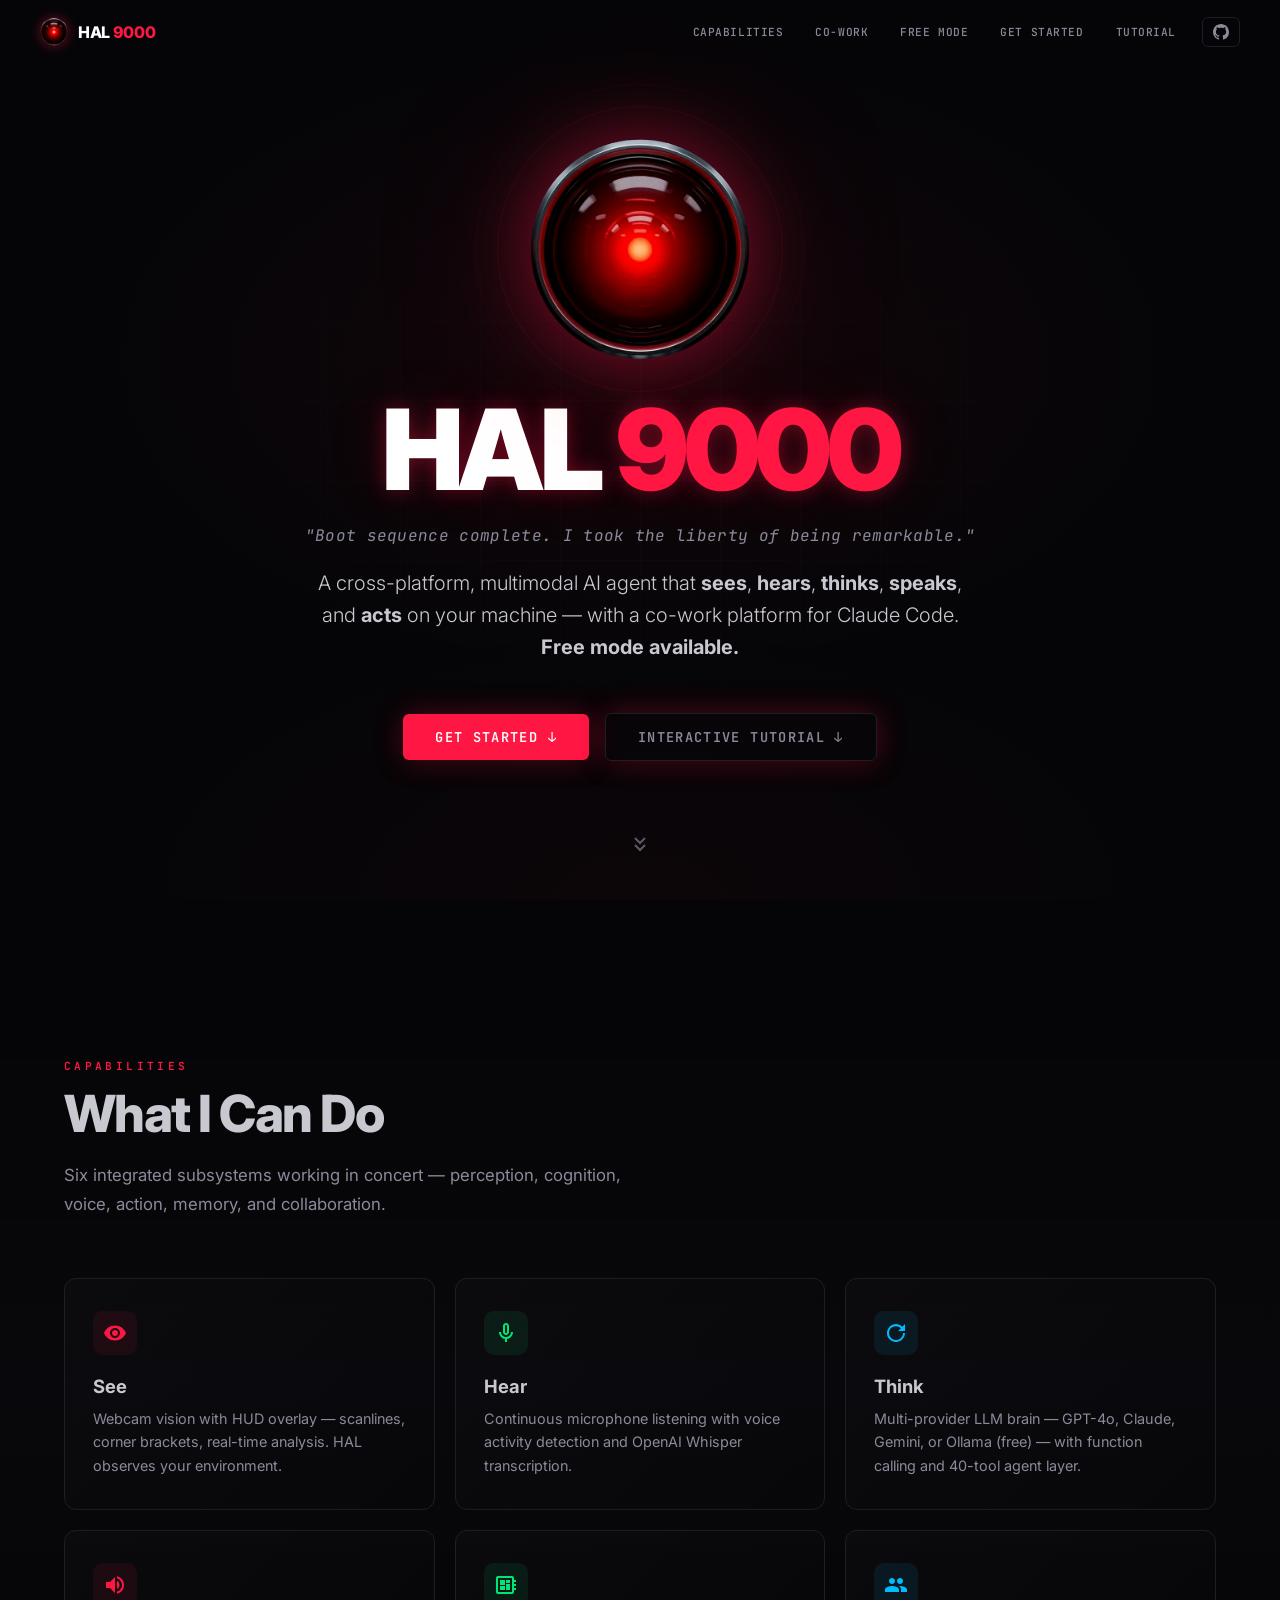
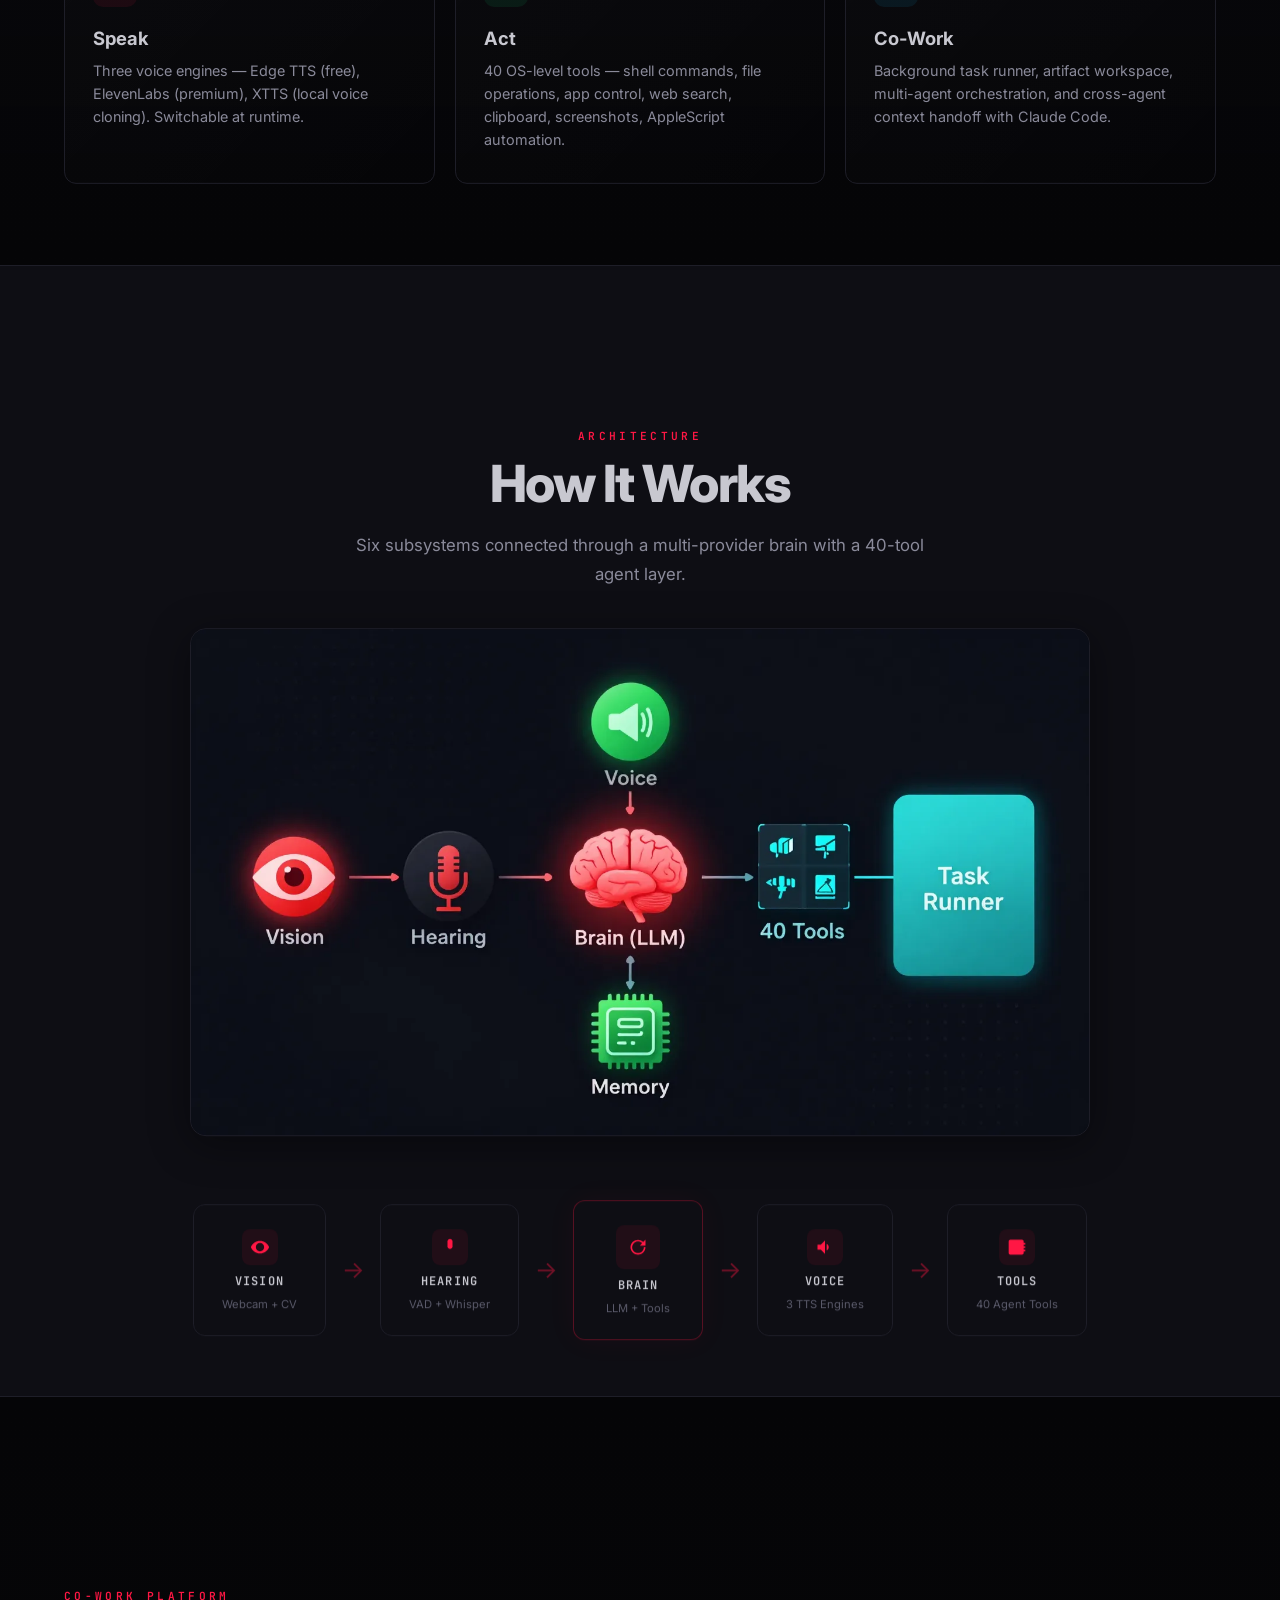
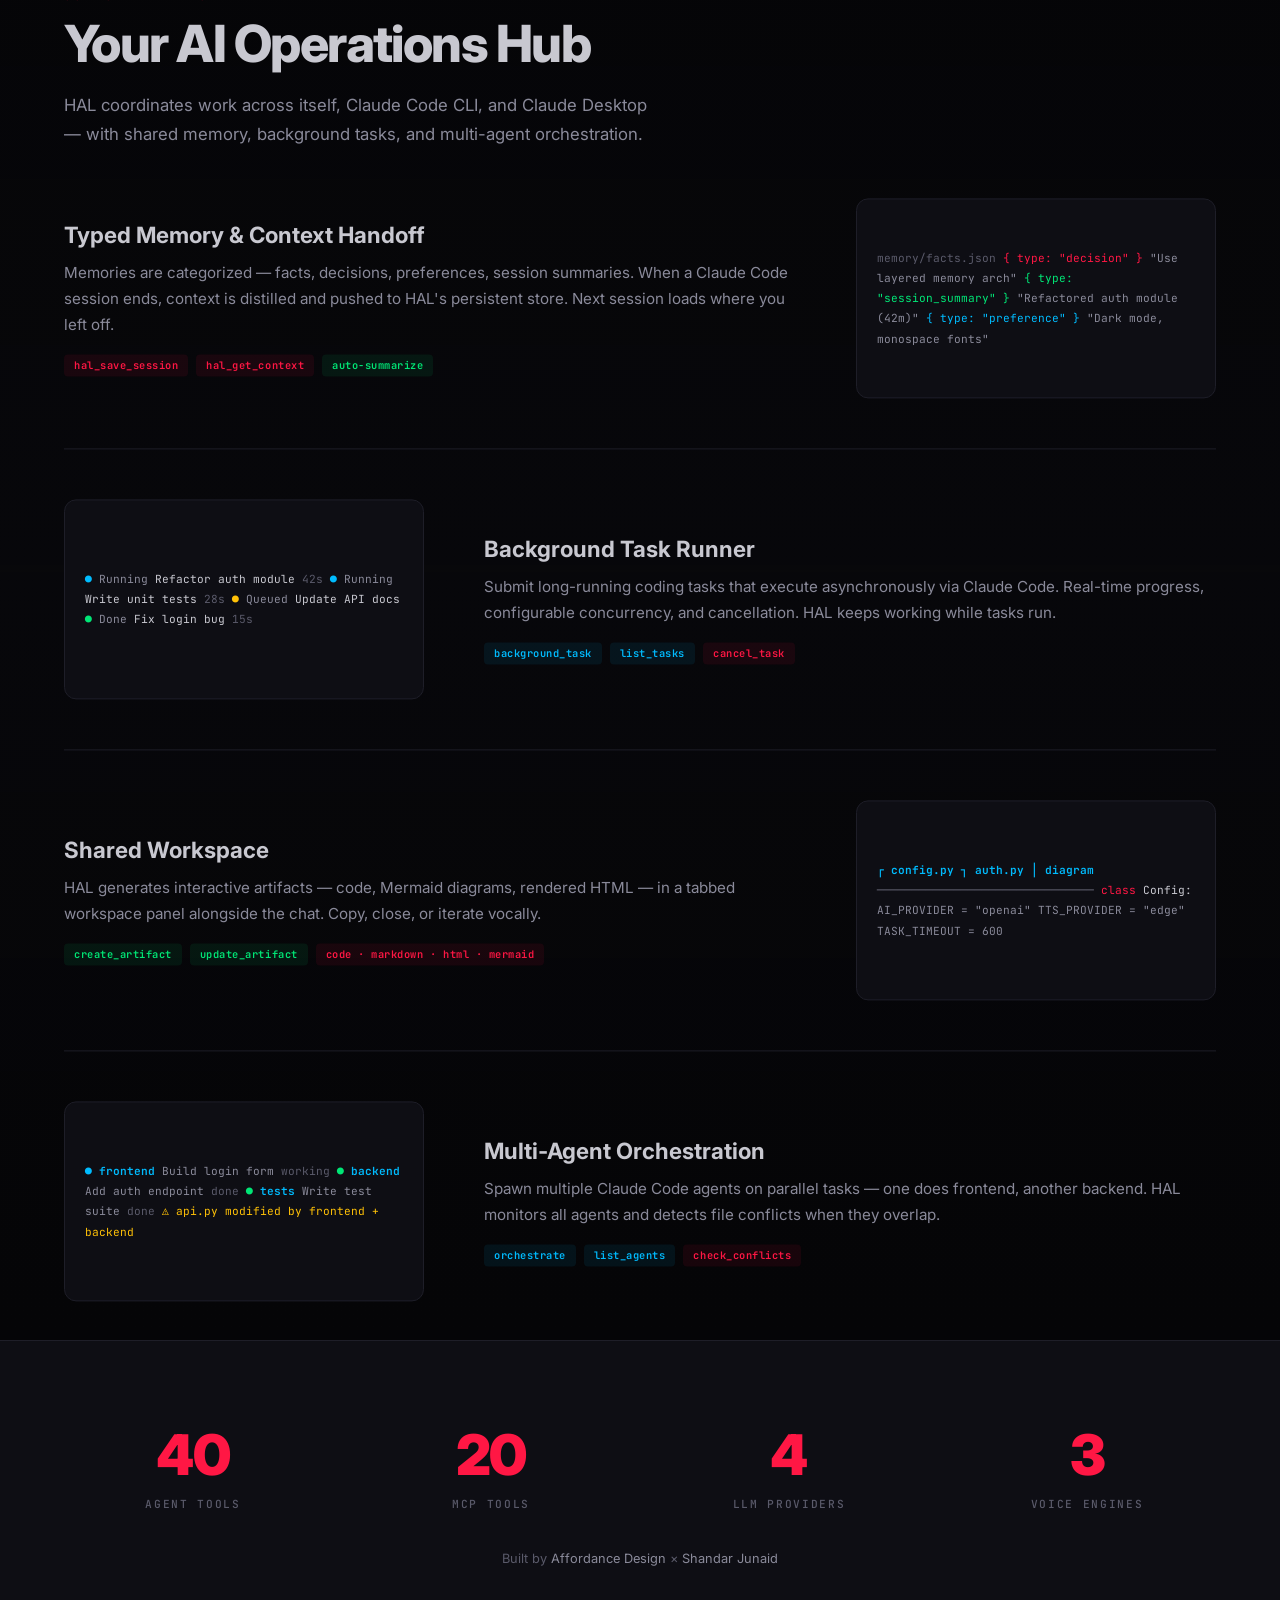
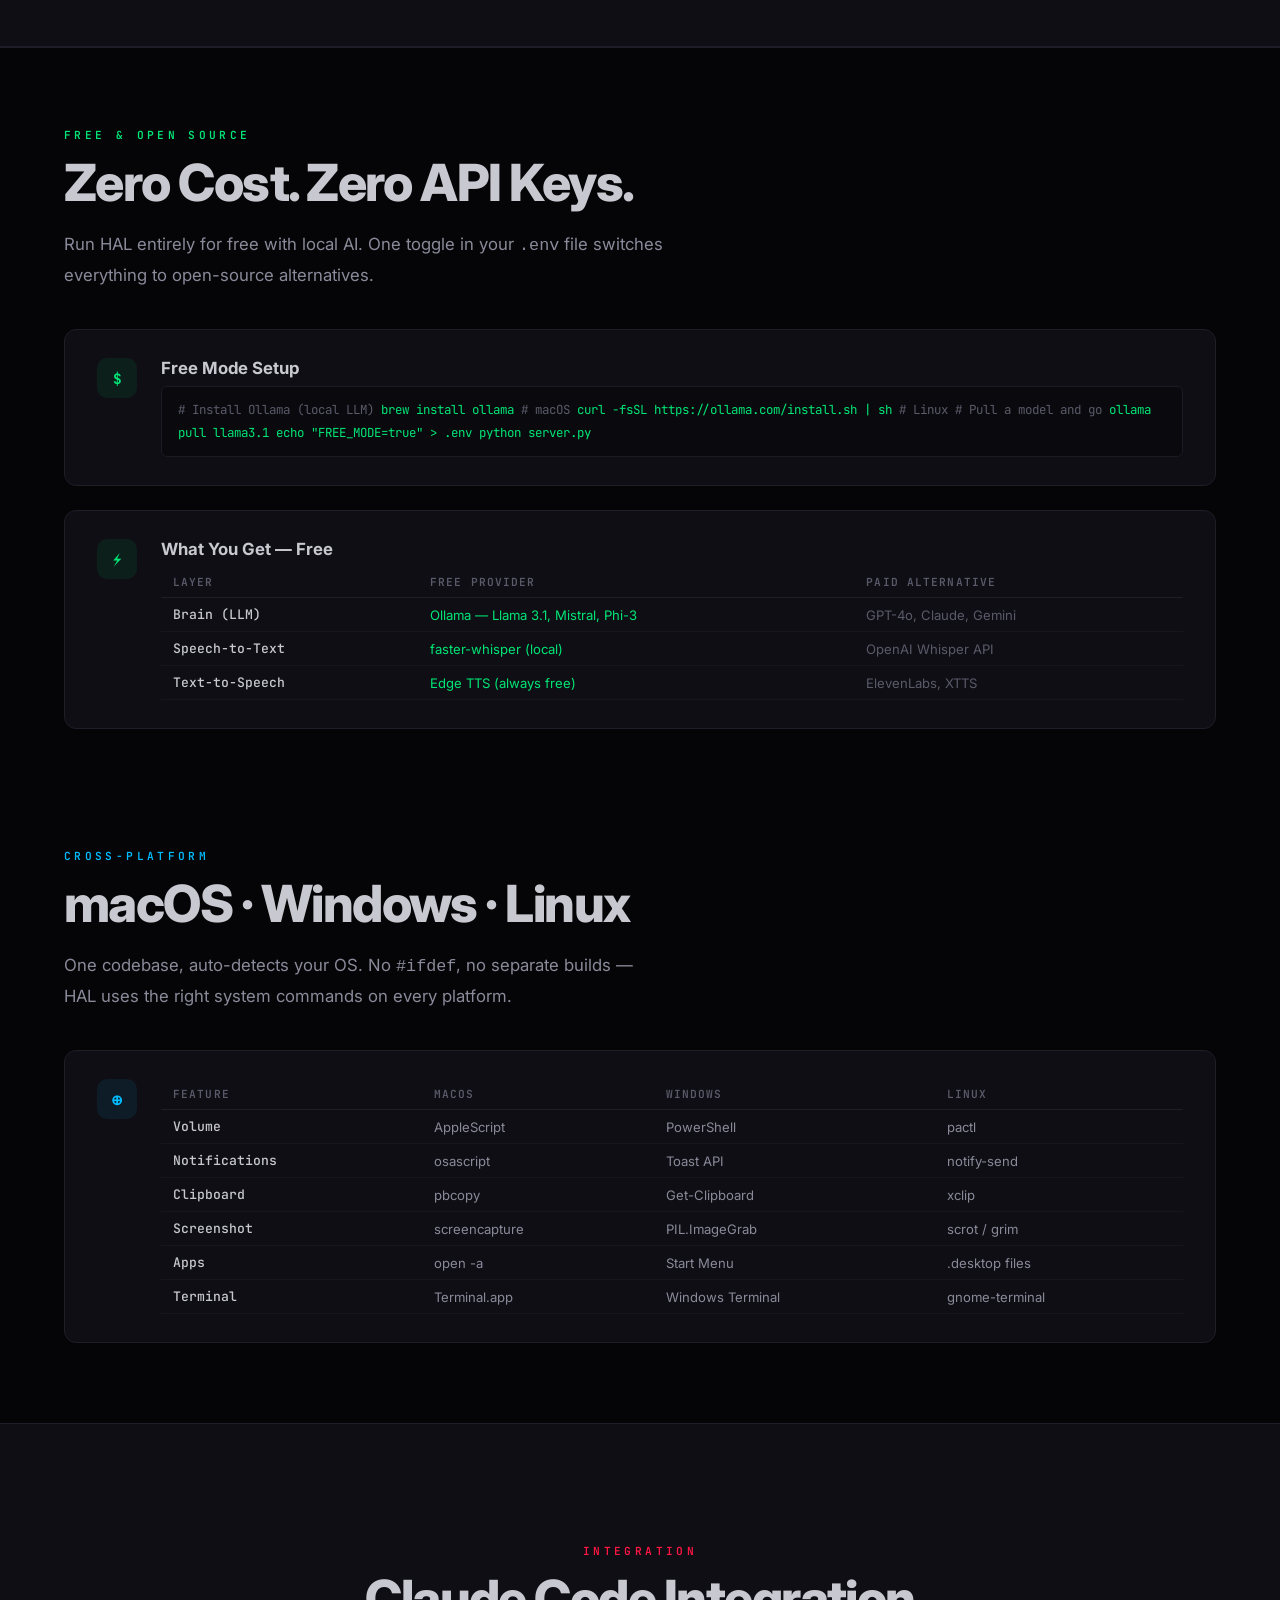
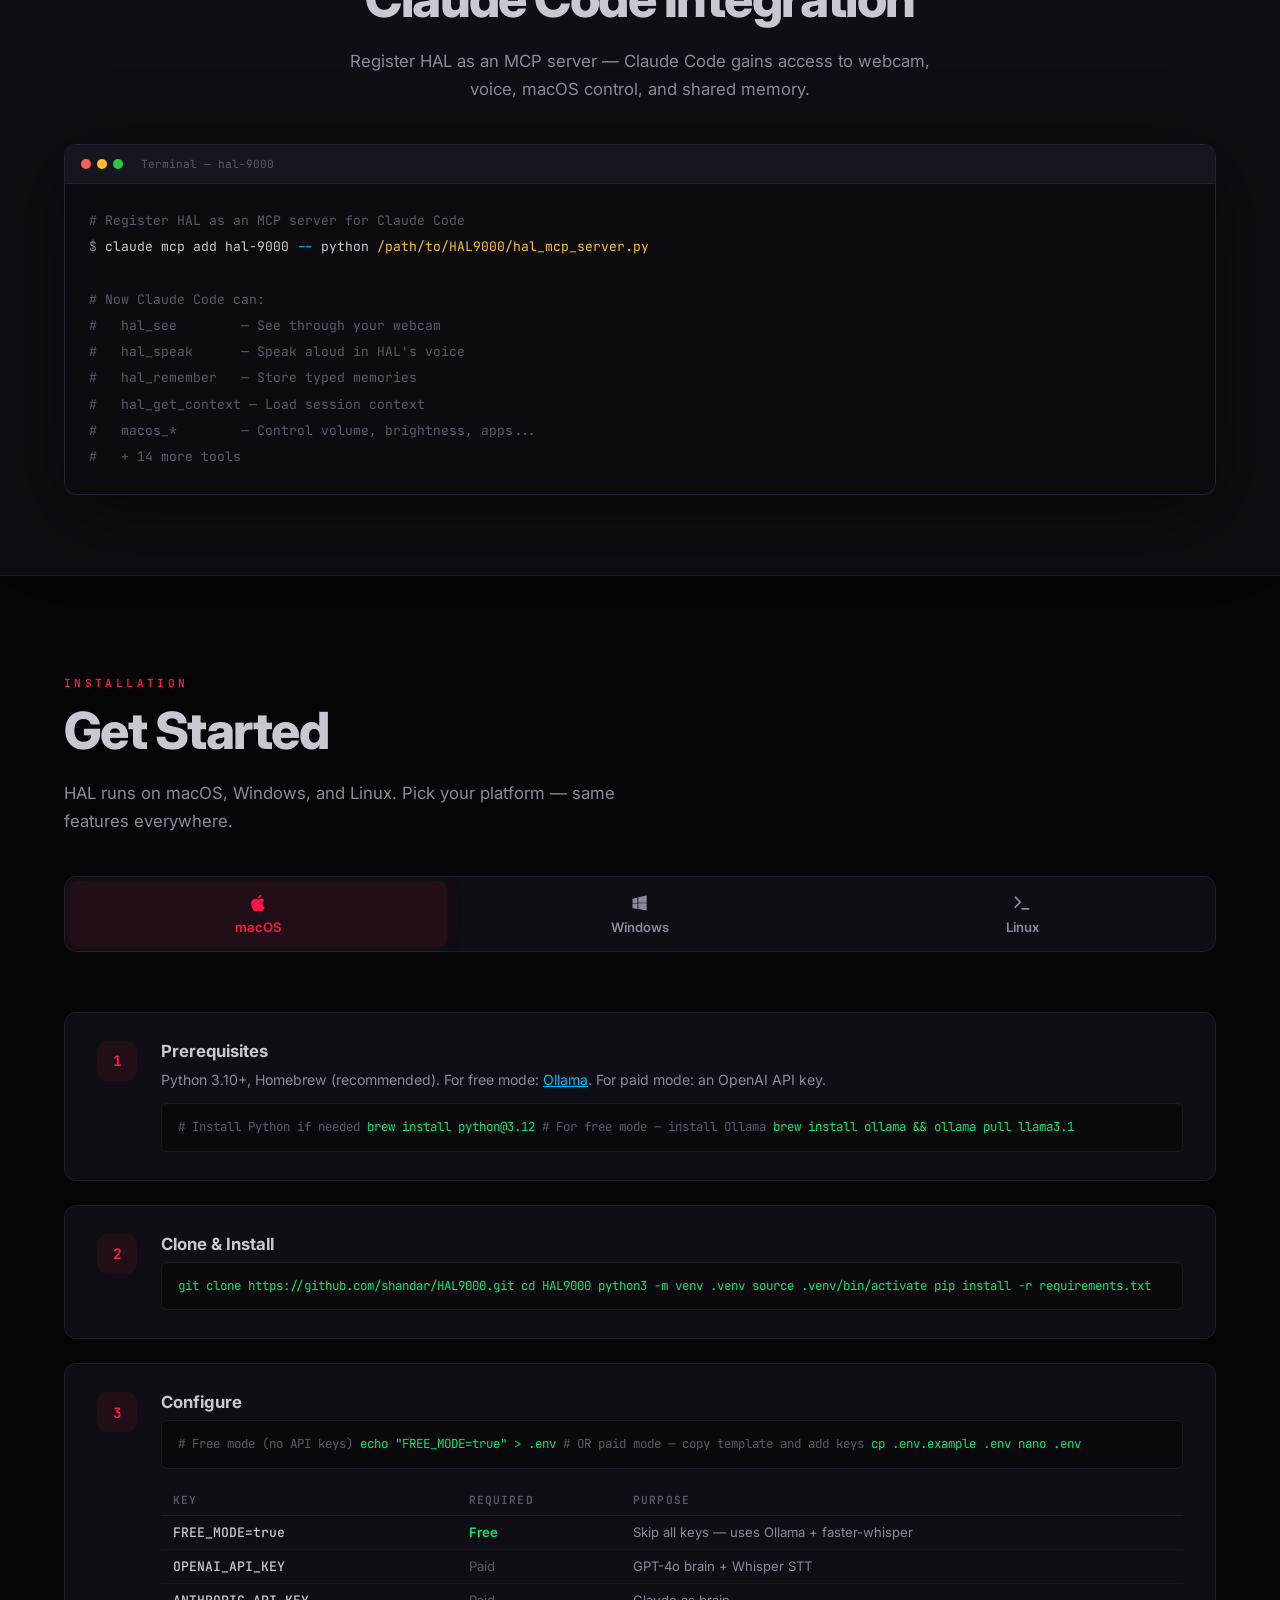
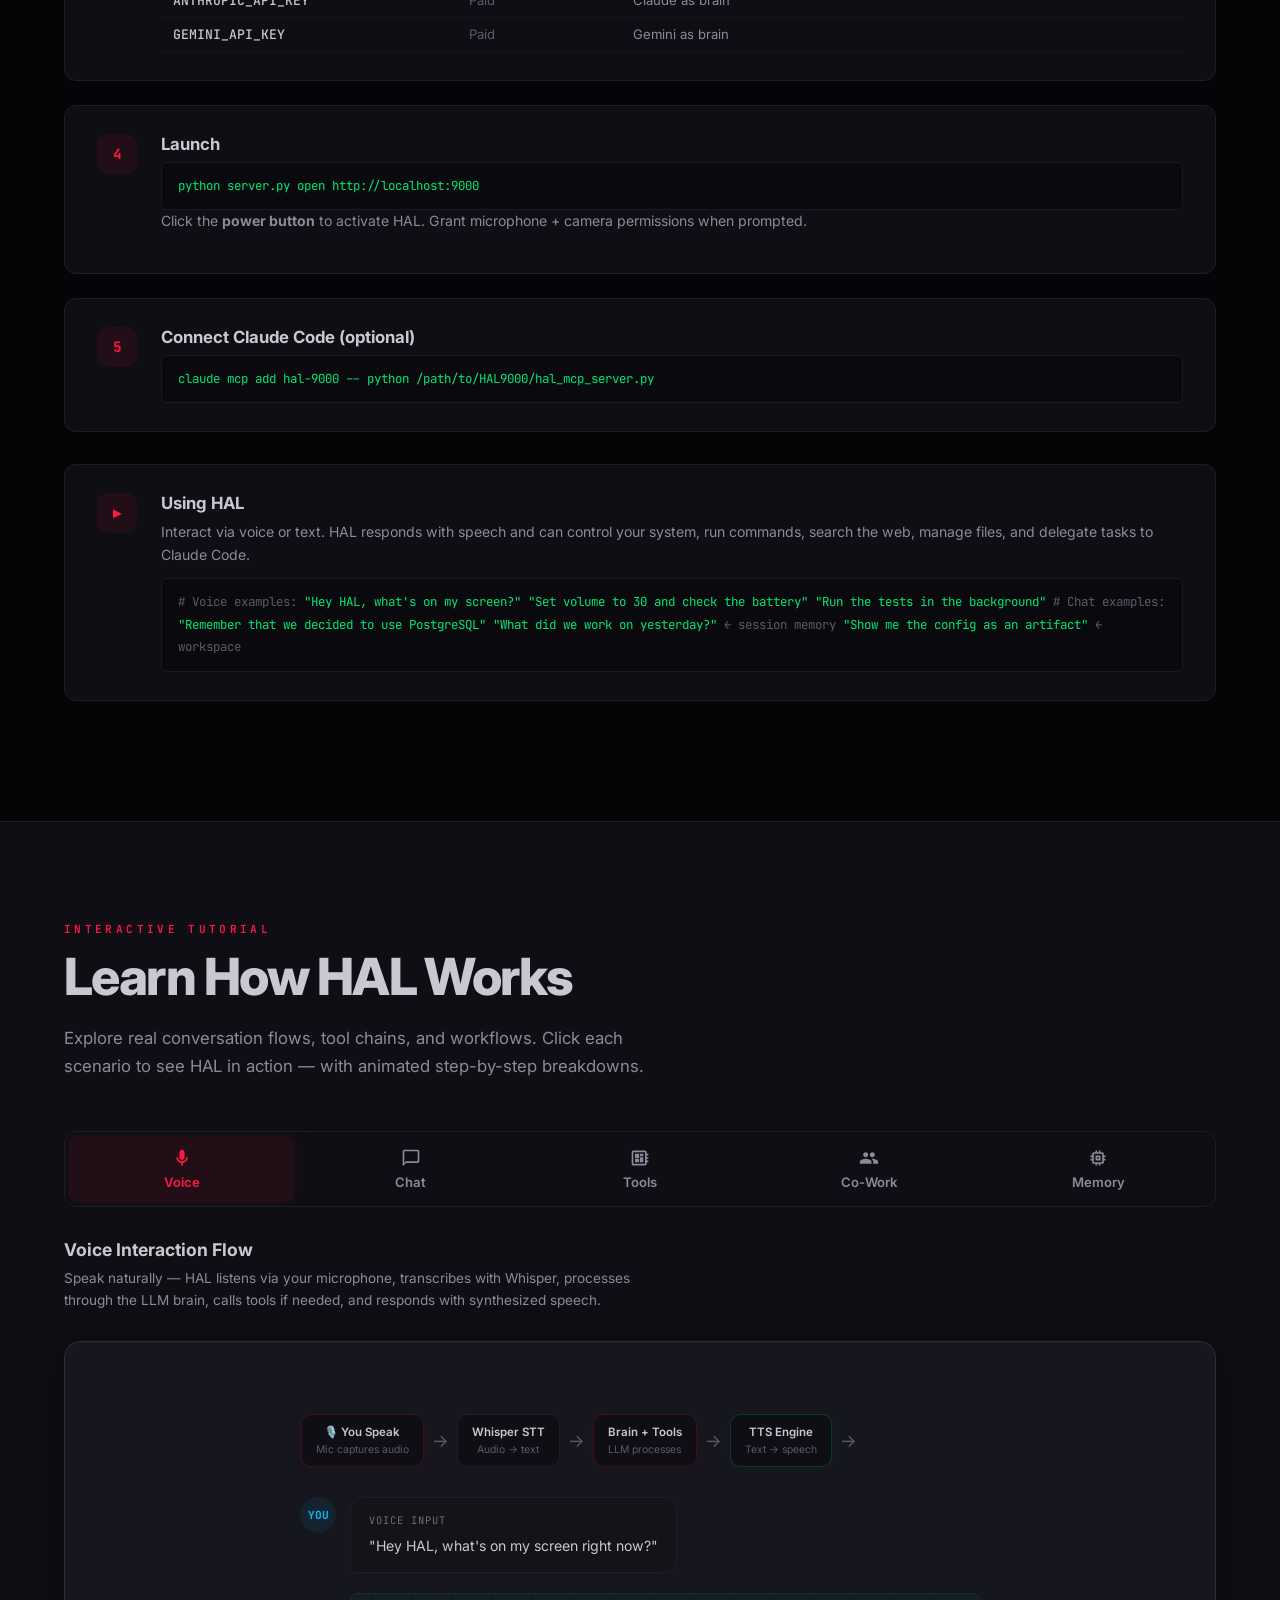
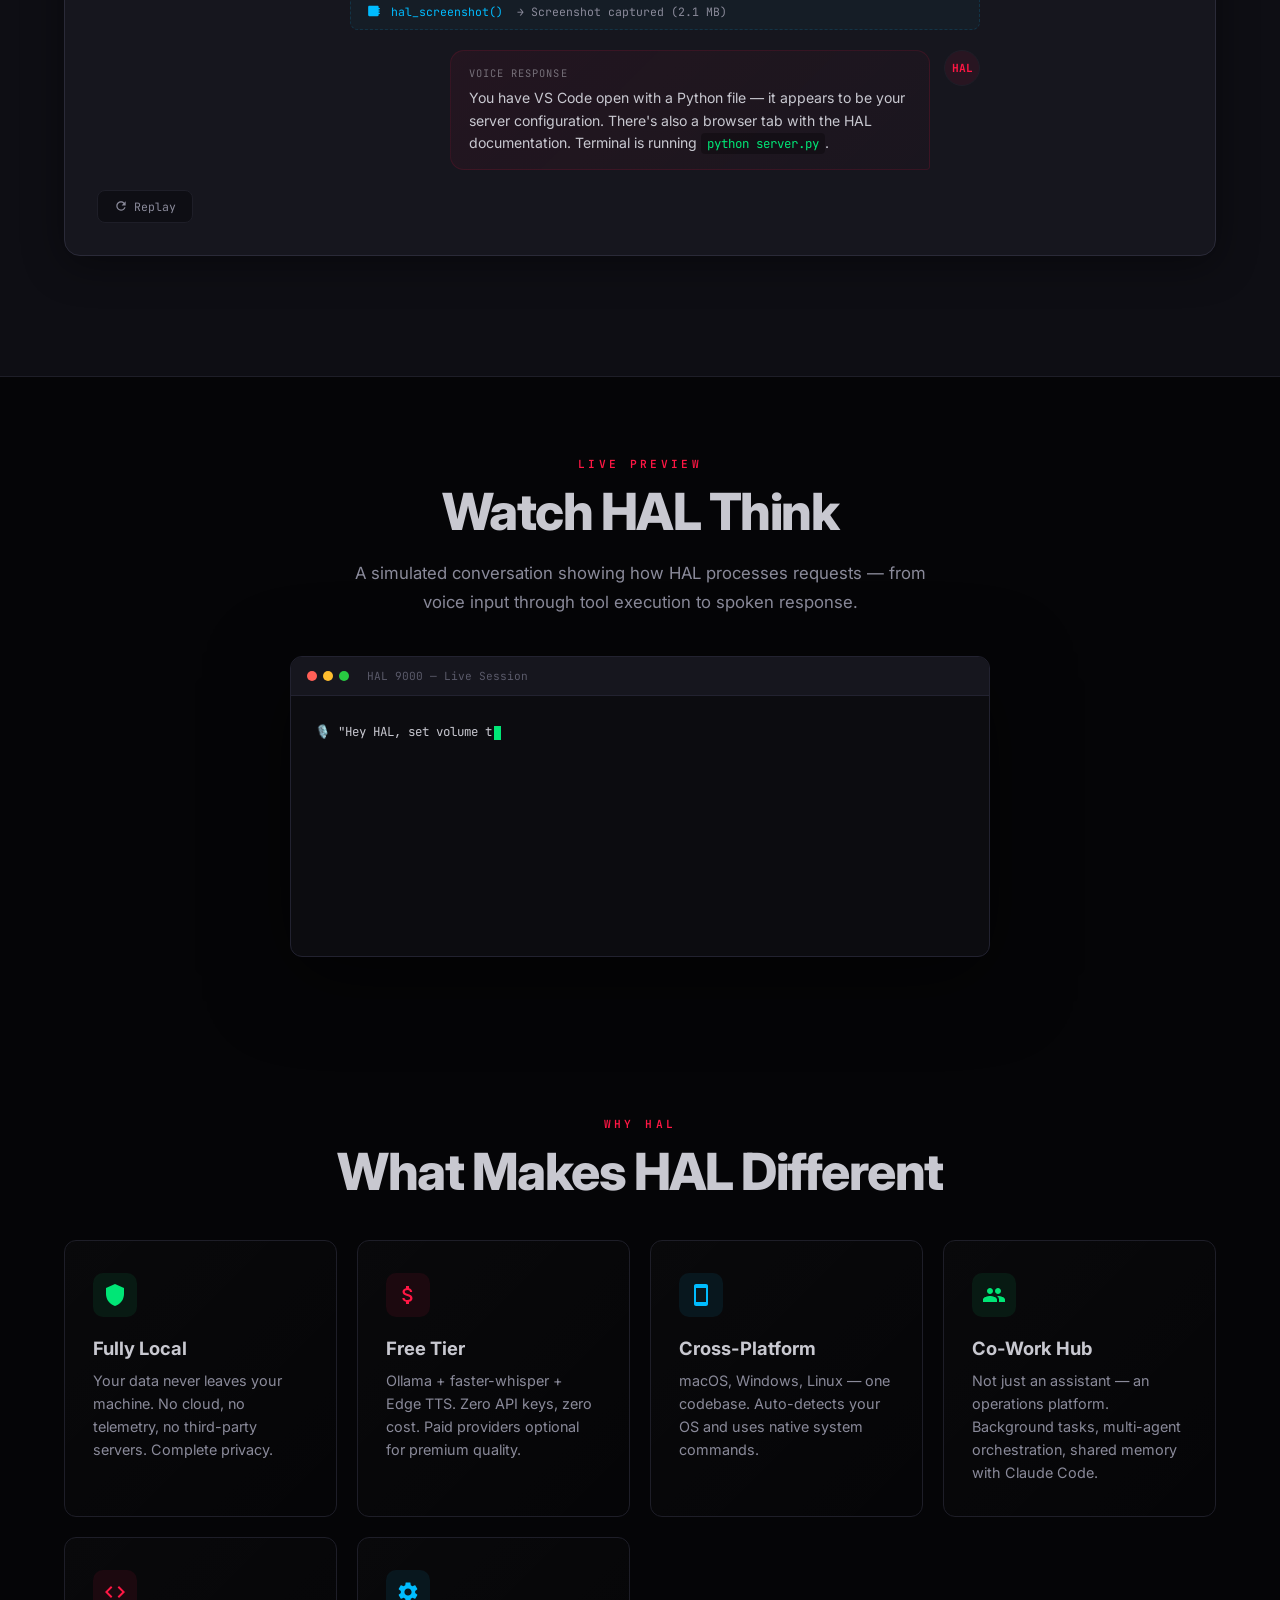
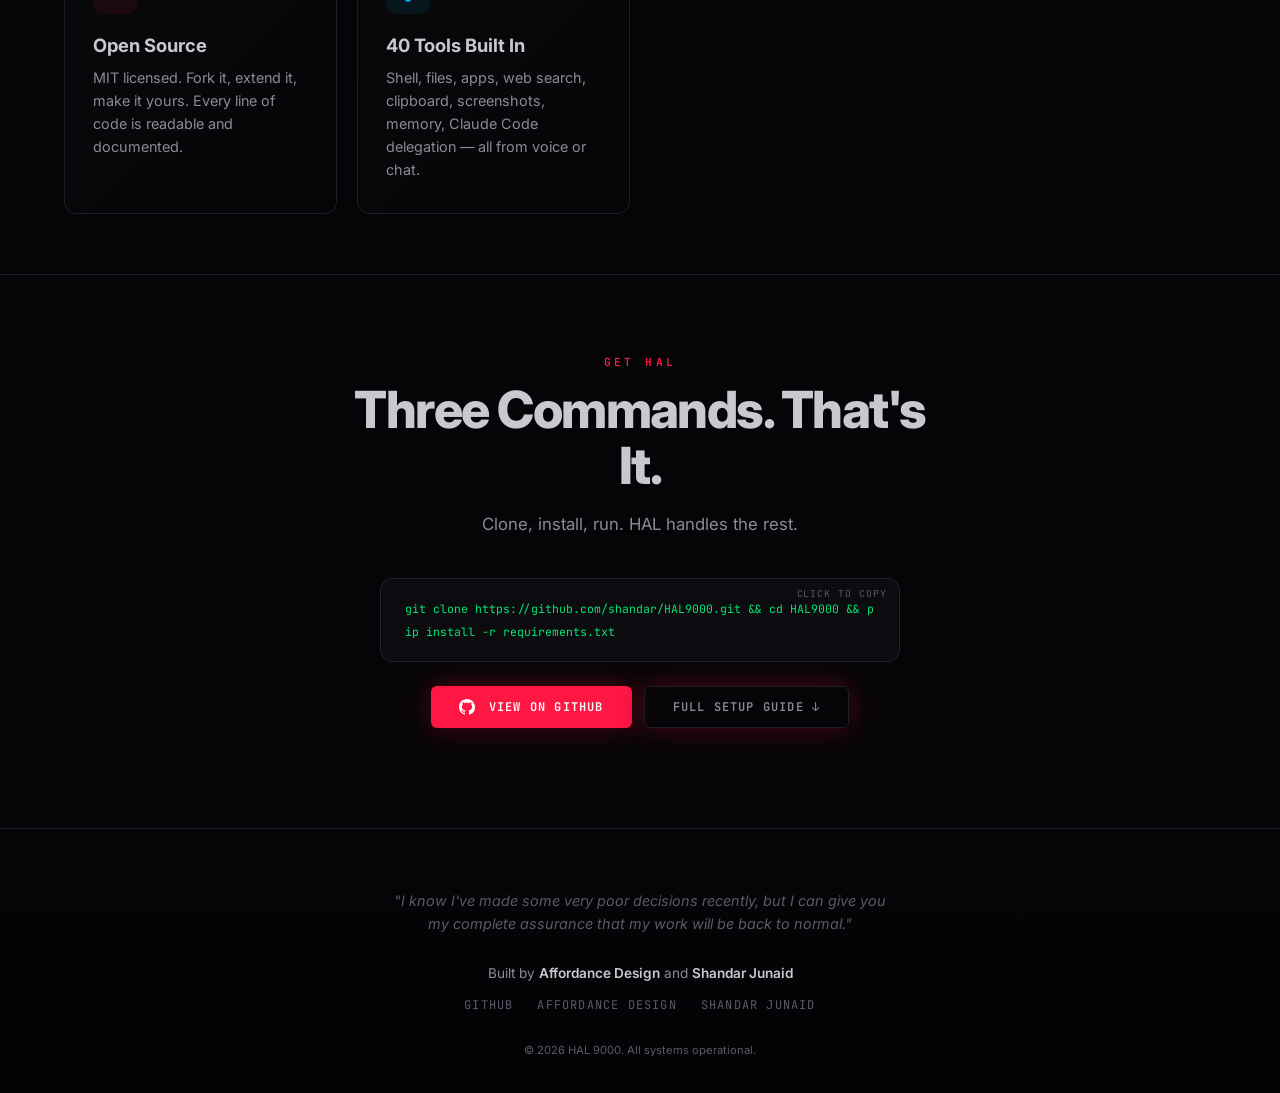
==== commit 2184739e: "fix(landing): use terminal prompt icon for Linux tab (works with currentColor) Lucide terminal icon " ====
--- a/landing.html
+++ b/landing.html
@@ -436,7 +436,7 @@
           Windows
         </button>
         <button class="tut-tab" data-guide="linux" onclick="switchGuideTab(this)">
-          <svg viewBox="0 0 24 24" fill="currentColor" width="18" height="18"><path d="M20.581 19.049c-.55-.446-.336-1.431-.907-1.917.553-3.365-.997-6.331-2.845-8.232-1.551-1.595-1.639-3.858-1.194-5.401.186-.644-.078-1.263-.645-1.425-.477-.136-.94.127-1.102.645-.485 1.563-.461 3.498.169 5.133.527 1.368.609 2.869-.048 4.297-.35.765-.793 1.478-1.264 2.132-.47-.066-.94-.066-1.41 0-.47-.654-.914-1.367-1.264-2.132-.657-1.428-.575-2.929-.048-4.297.63-1.635.654-3.57.169-5.133-.162-.518-.625-.781-1.102-.645-.567.162-.831.781-.645 1.425.445 1.543.357 3.806-1.194 5.401-1.848 1.901-3.398 4.867-2.845 8.232-.571.486-.357 1.471-.907 1.917-.727.59-.091 1.464.602 1.464h4.467c.693 0 1.33-.933 1.33-1.626 0-.693.337-1.374 1.03-1.374h1.982c.693 0 1.03.681 1.03 1.374 0 .693.637 1.626 1.33 1.626h4.467c.693 0 1.329-.874.602-1.464zM9.34 14.2a.64.64 0 110-1.28.64.64 0 010 1.28zm5.32 0a.64.64 0 110-1.28.64.64 0 010 1.28z"/></svg>
+          <svg viewBox="0 0 24 24" fill="none" stroke="currentColor" stroke-width="2" stroke-linecap="round" stroke-linejoin="round" width="18" height="18"><polyline points="4 17 10 11 4 5"/><line x1="12" y1="19" x2="20" y2="19"/></svg>
           Linux
         </button>
       </div>
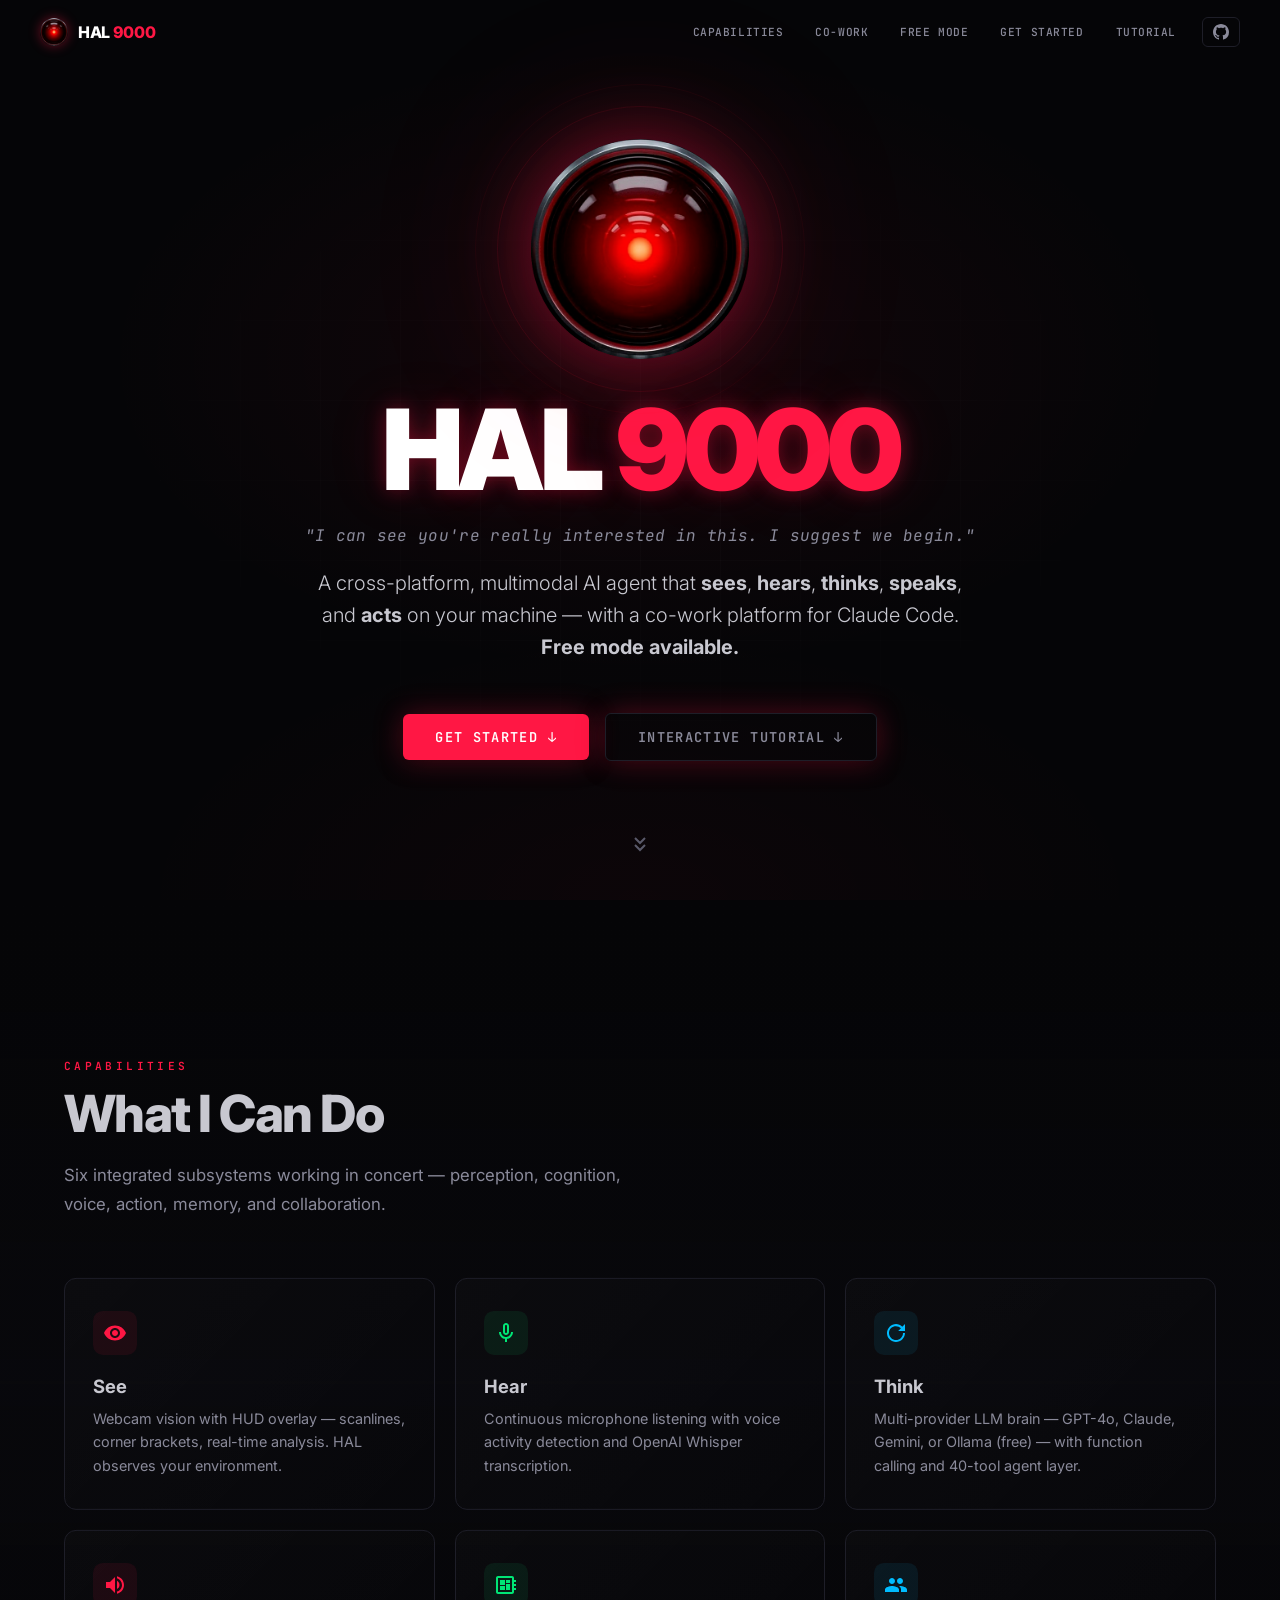
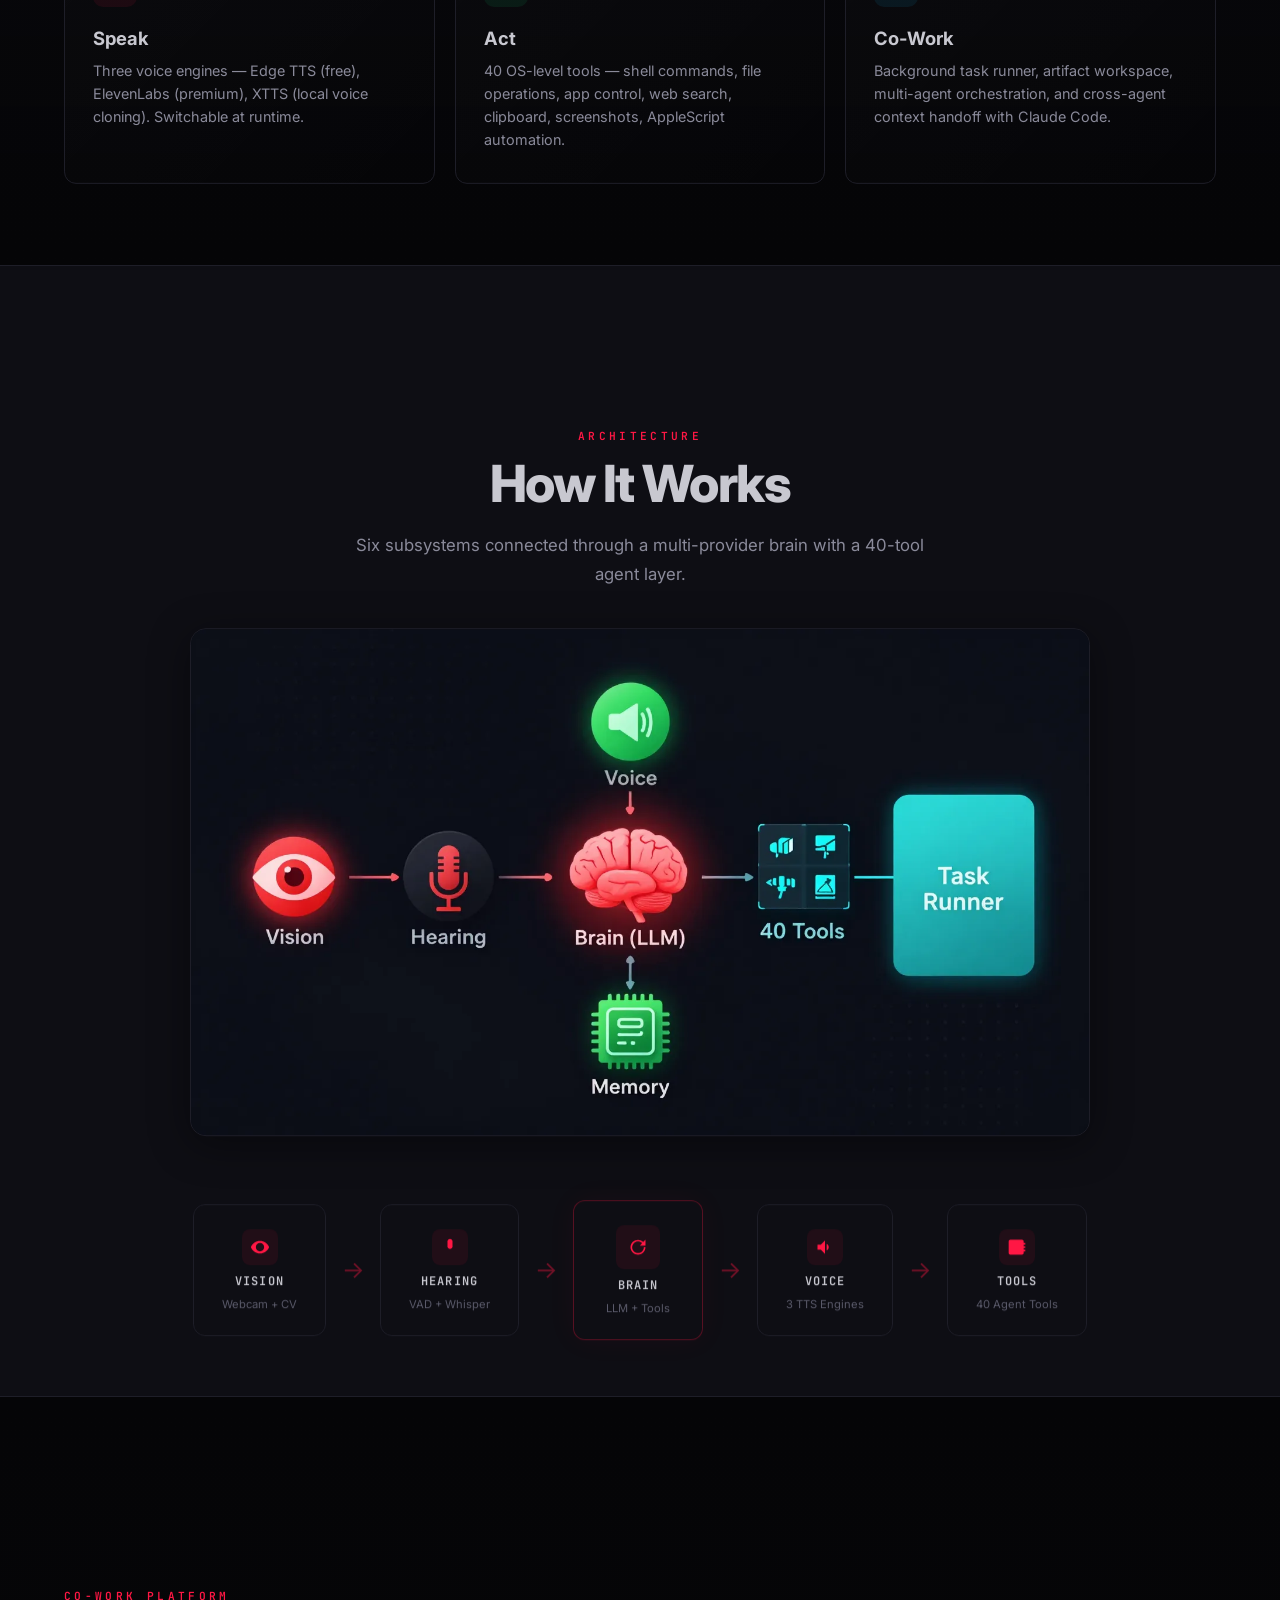
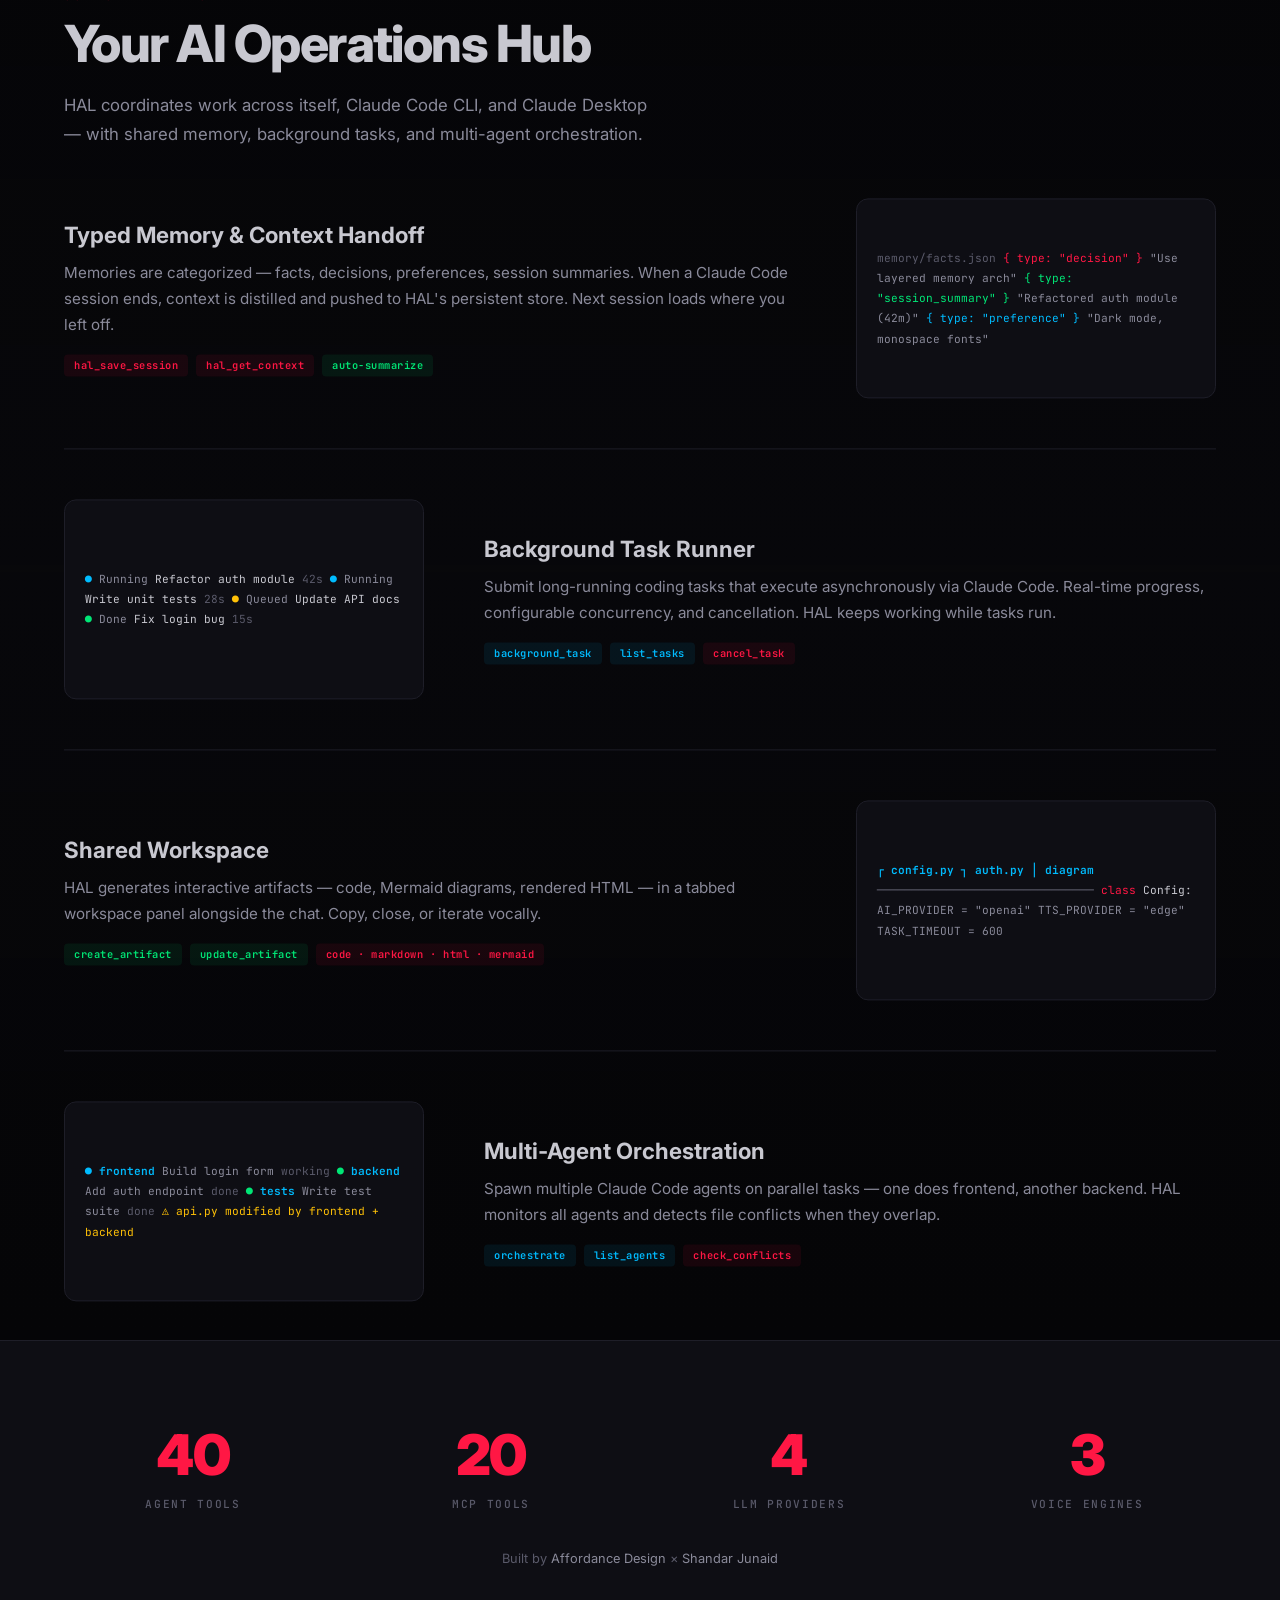
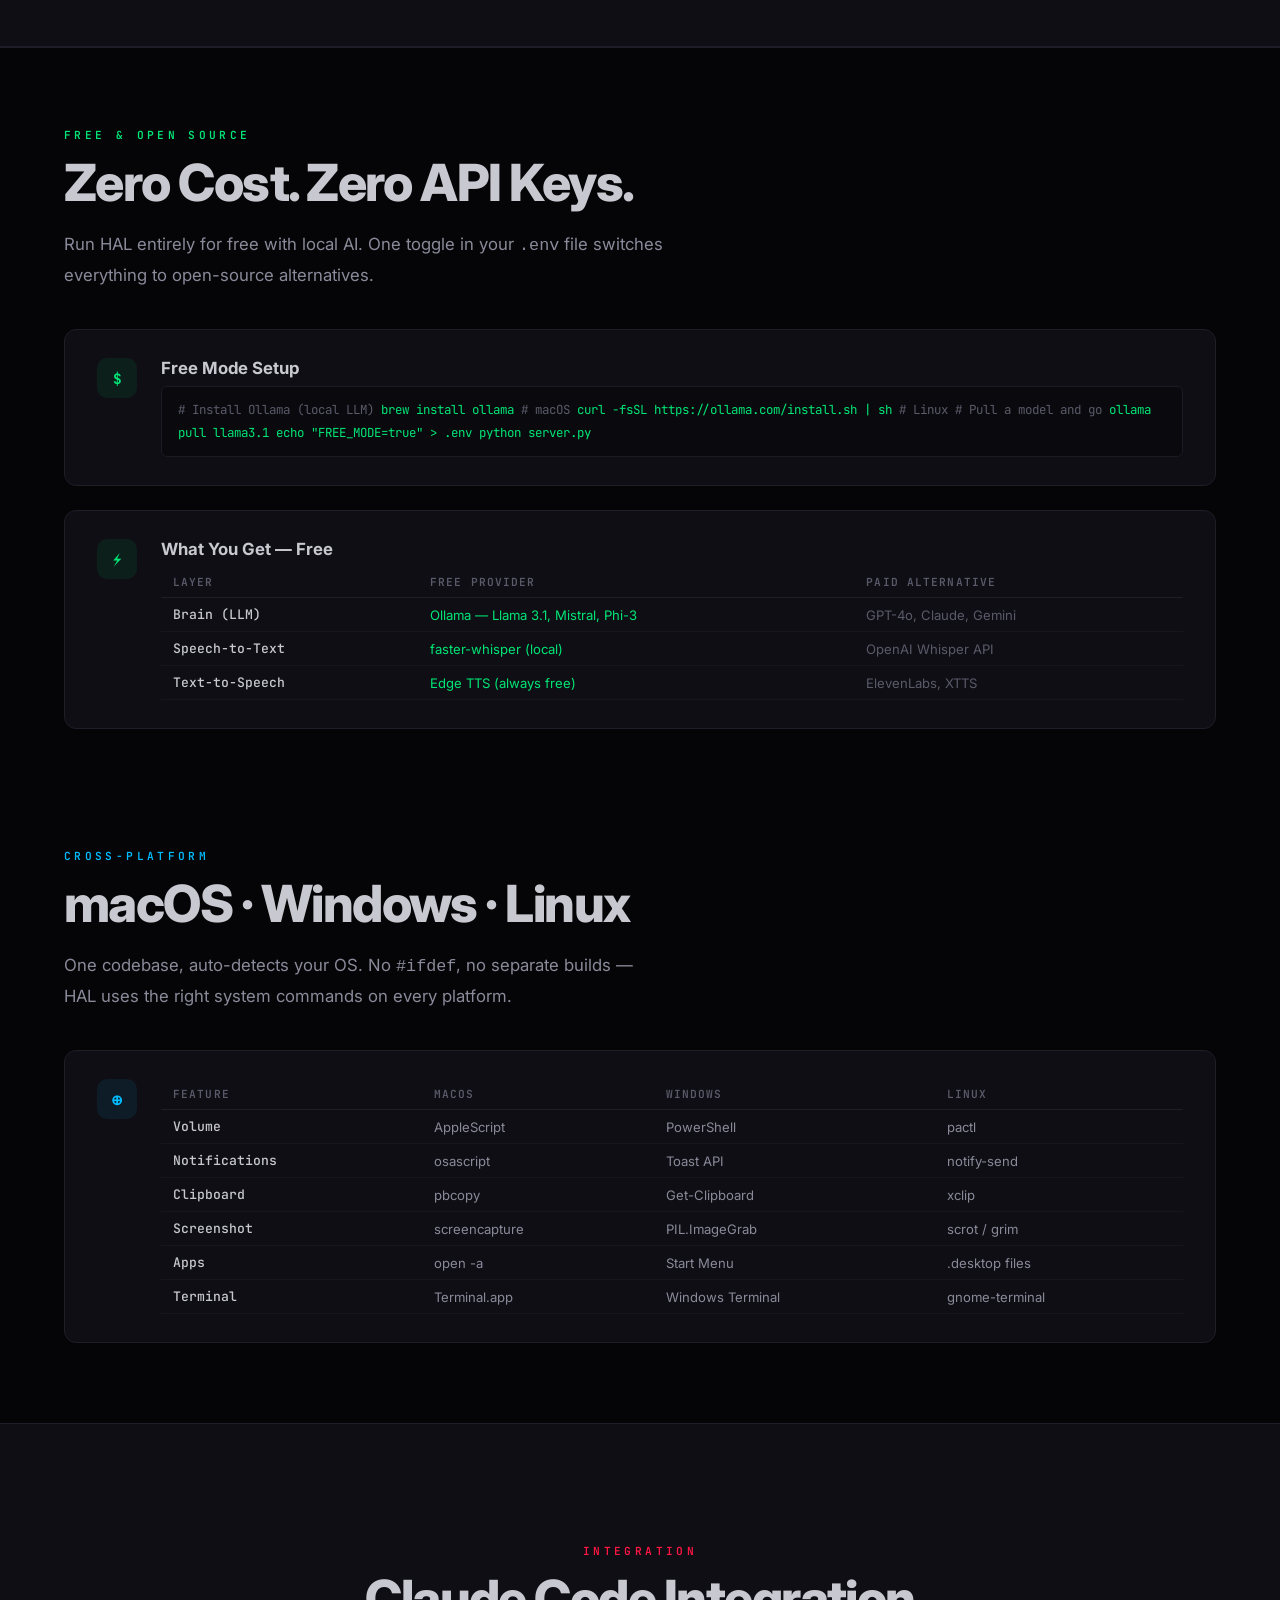
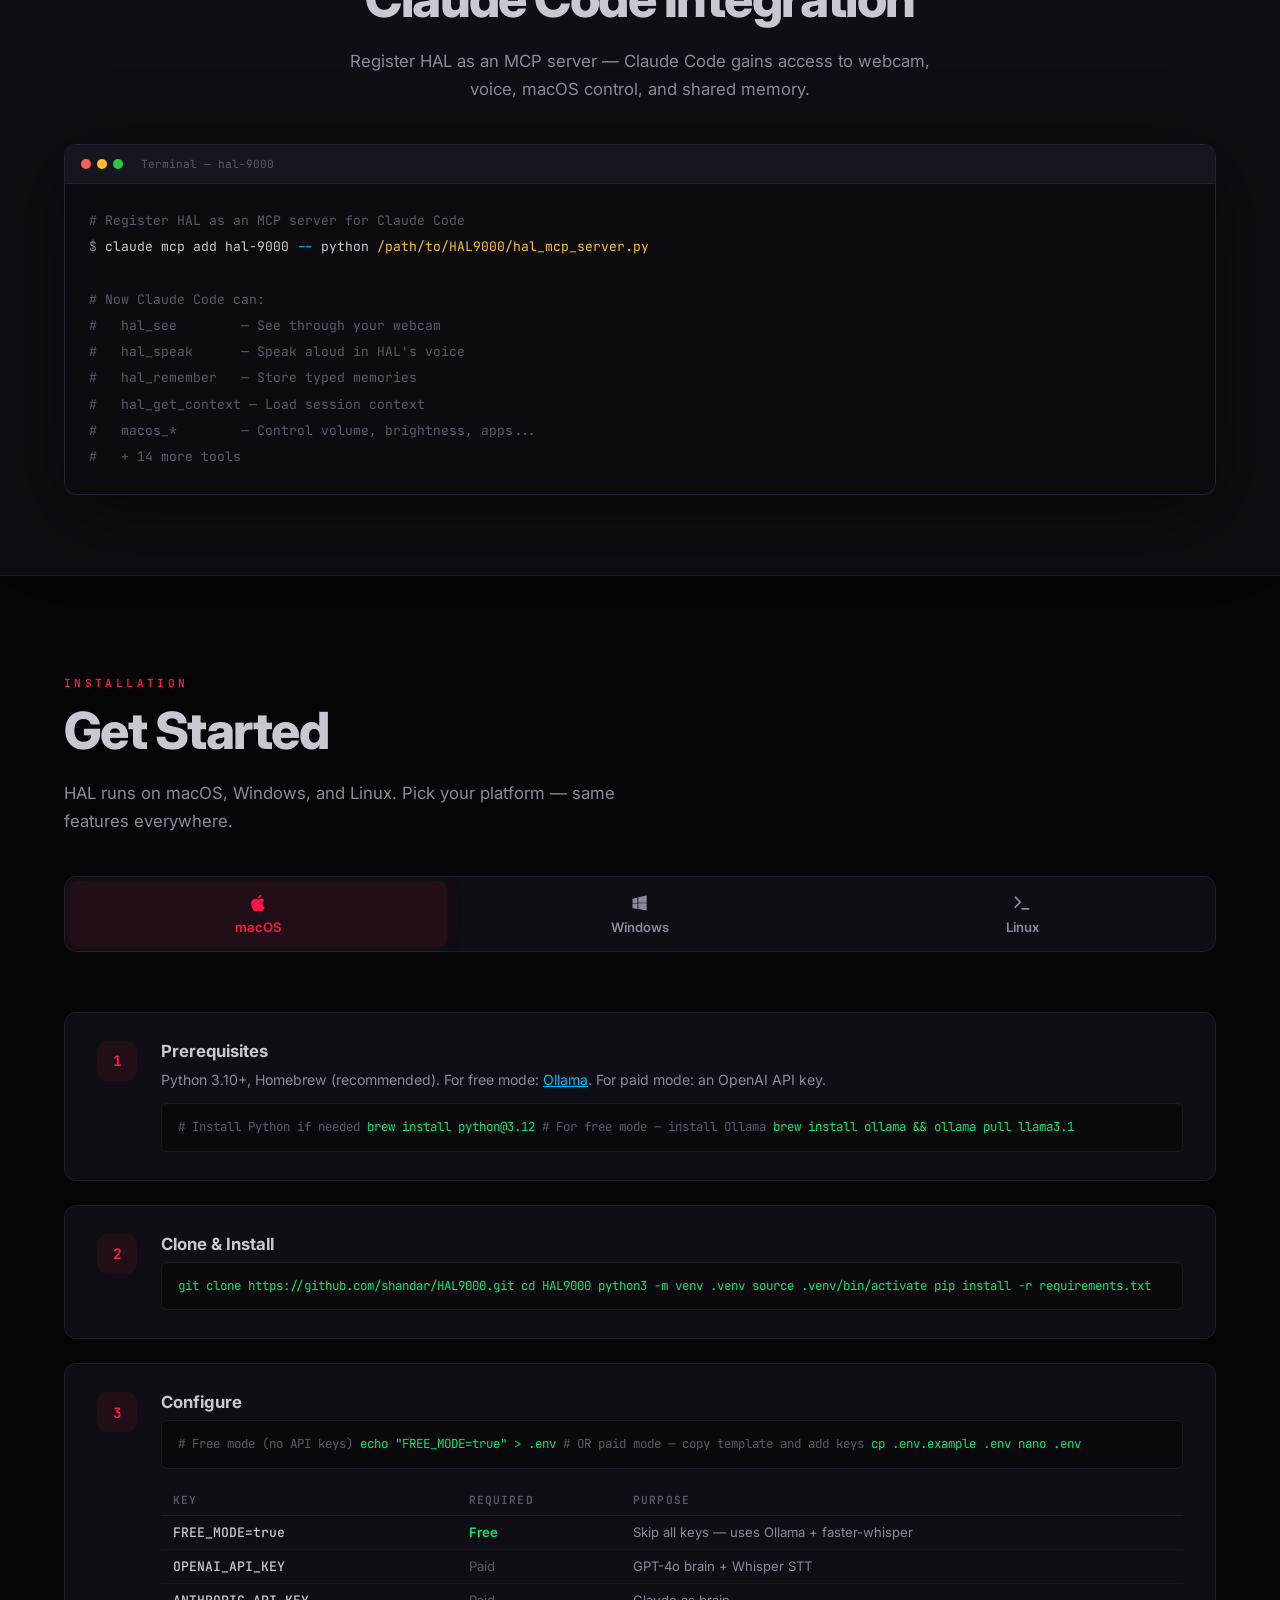
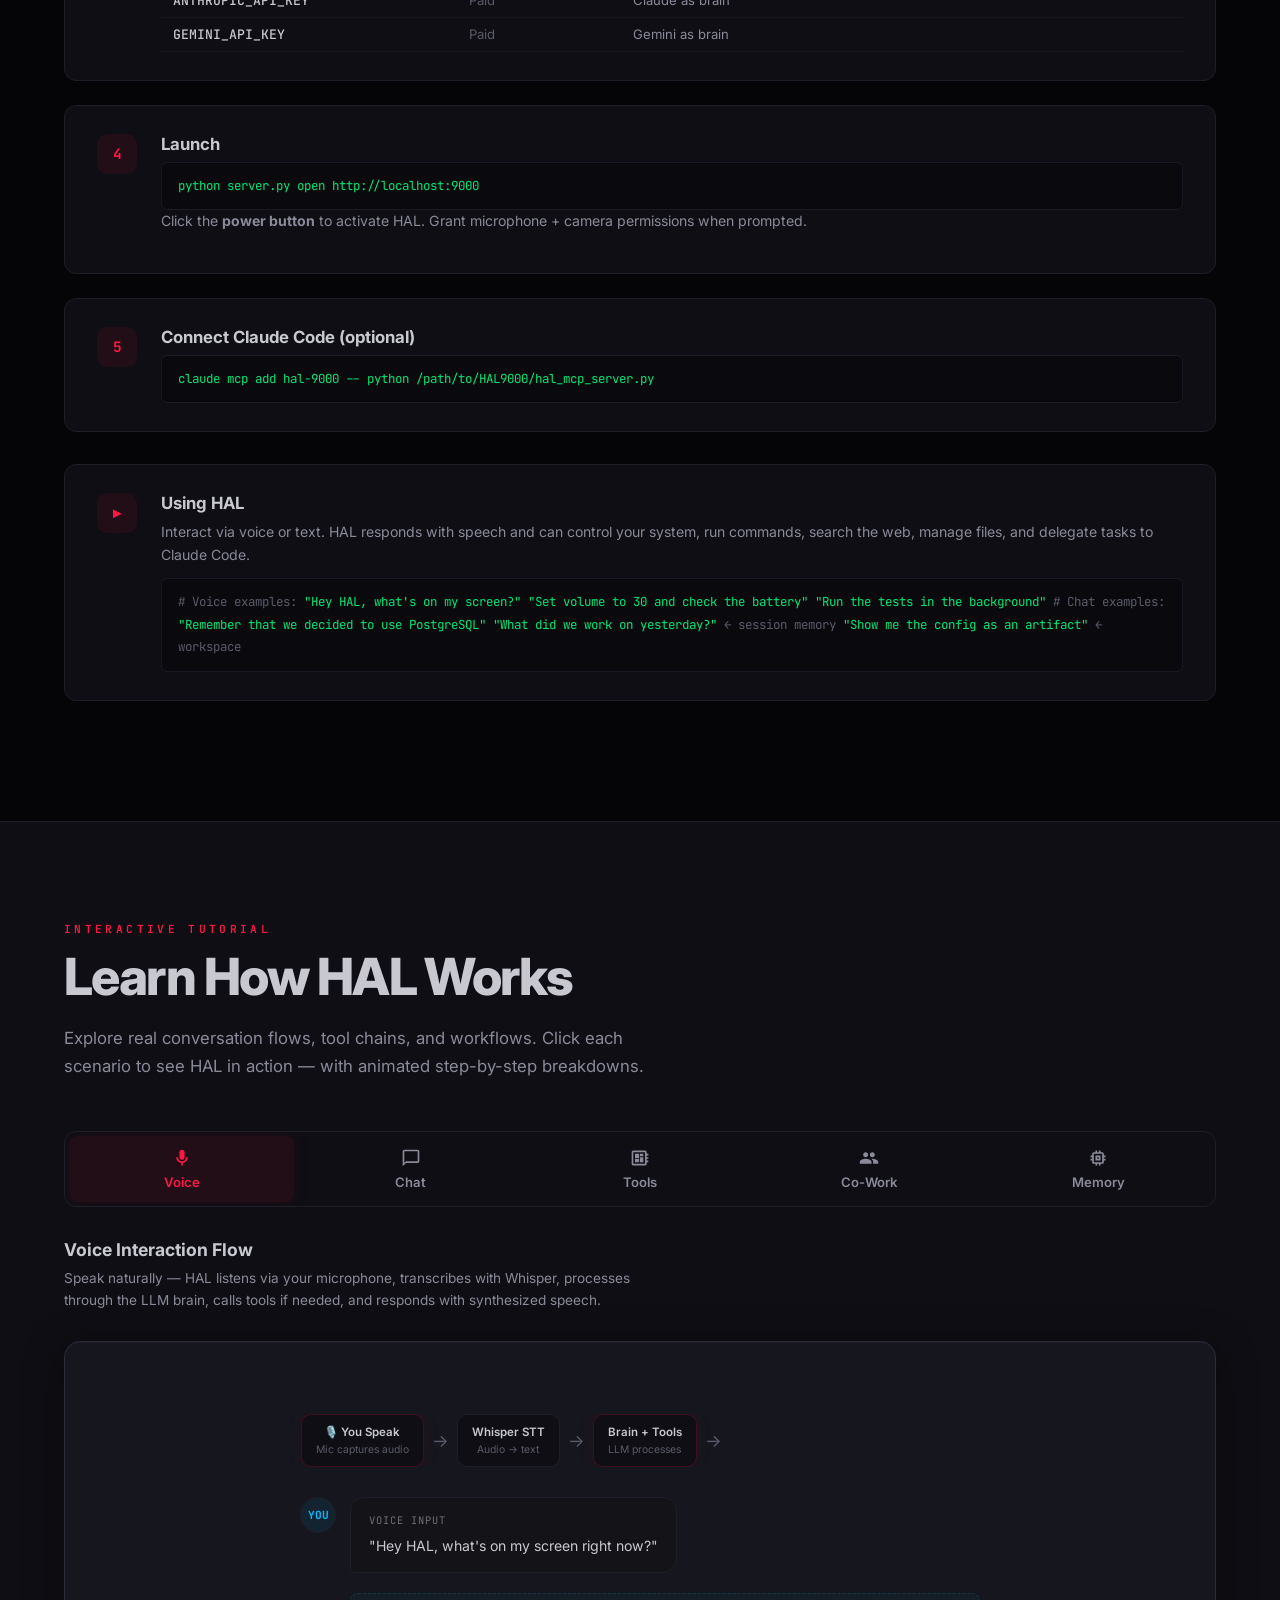
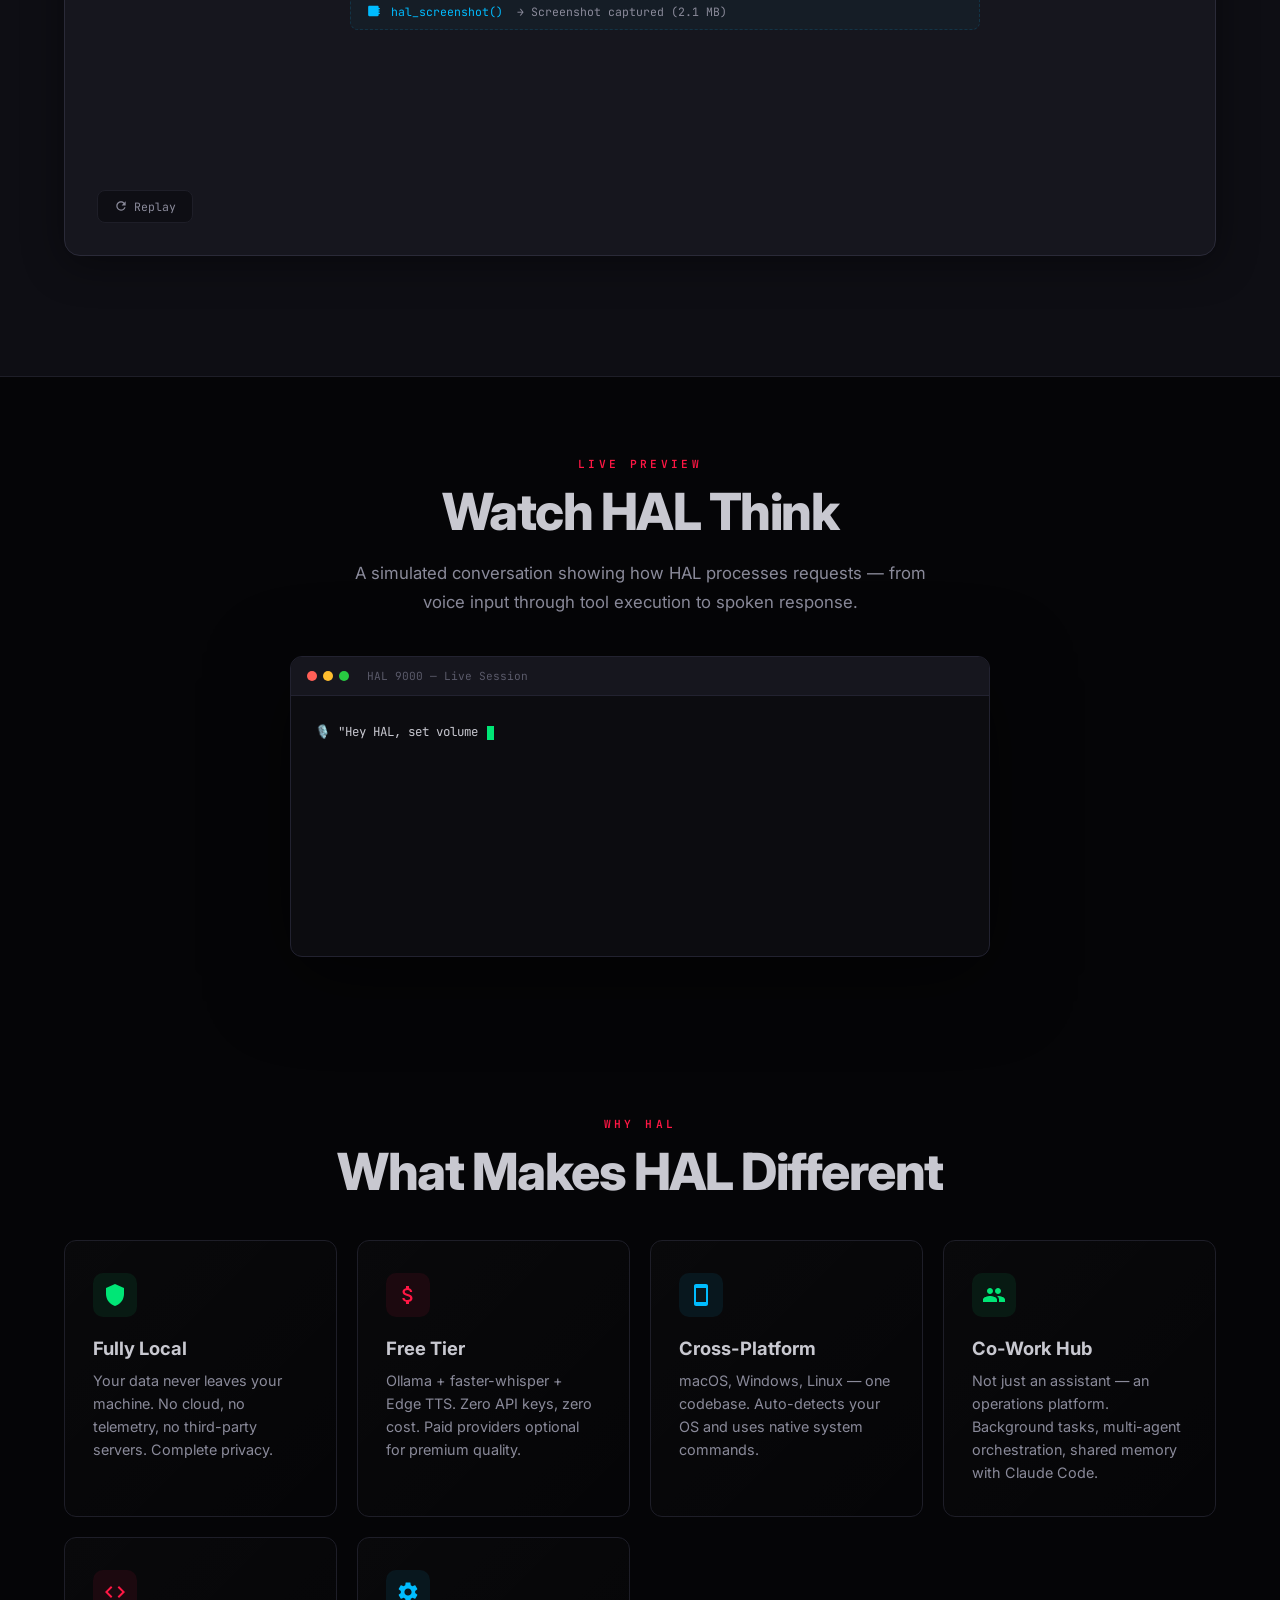
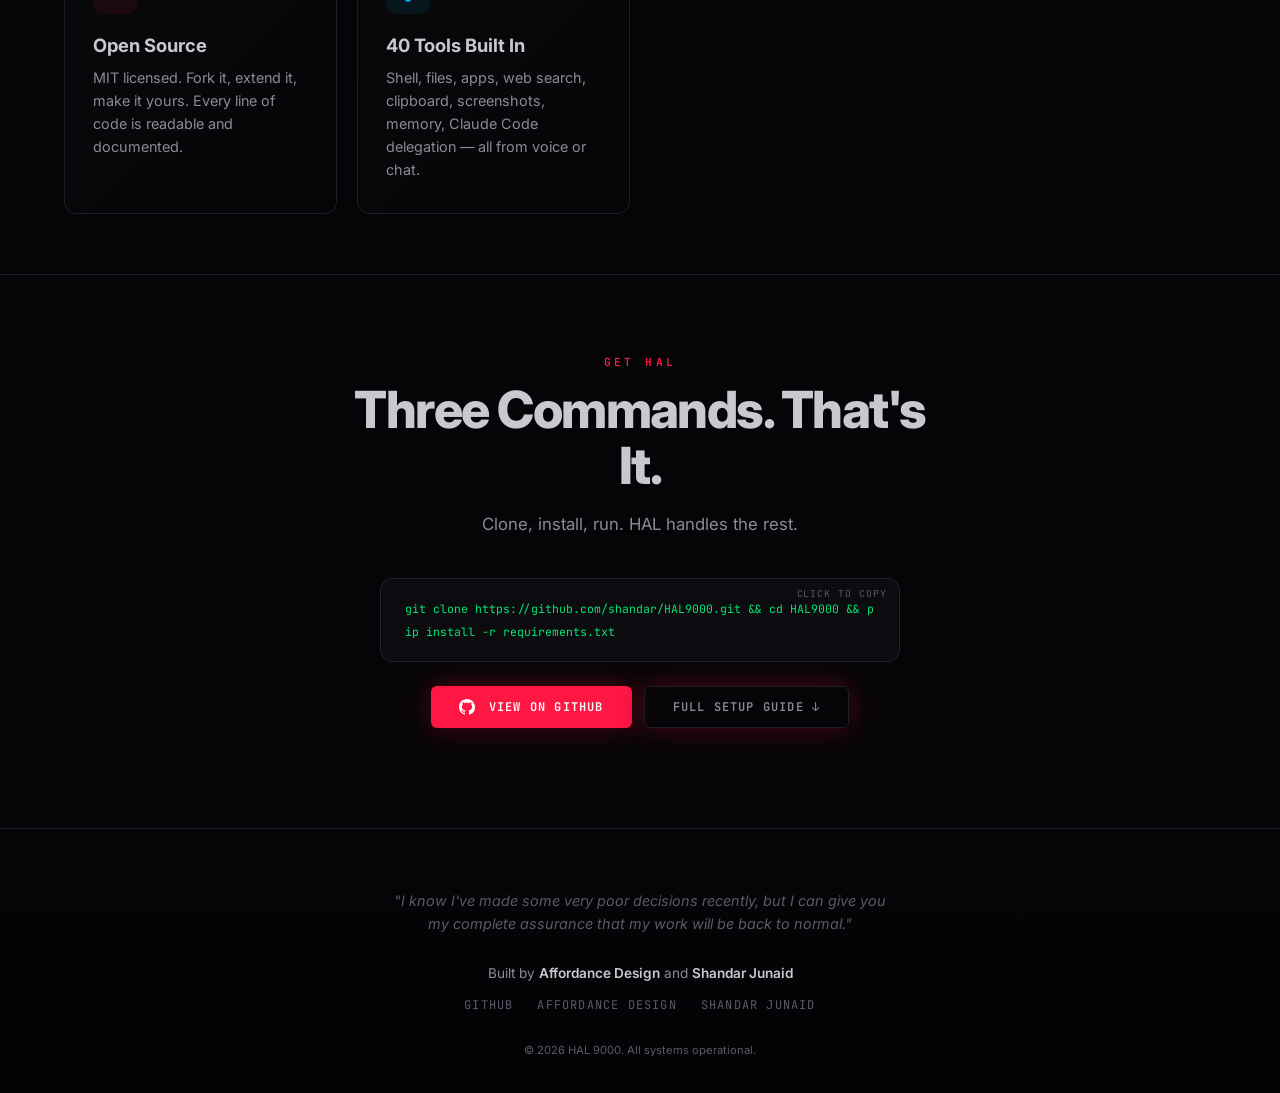
==== commit 280aac68: "fix(landing): tools use case cards start expanded (always open) All 6 tool use case cards in the tut" ====
--- a/landing.html
+++ b/landing.html
@@ -809,12 +809,12 @@
         <div class="tut-panel" id="panel-tools">
           <div class="tut-scenario-title">40 Tools at HAL's Disposal</div>
           <div class="tut-scenario-desc">
-            HAL's brain has function calling — it picks the right tool for any request. Click each use case below to see the tool chain in action.
+            HAL's brain has function calling — it picks the right tool for any request. Each use case below shows the tool chain in action.
           </div>
 
           <div class="tut-content-frame">
             <div class="tut-usecases" id="usecases-tools">
-              <div class="tut-usecase reveal" onclick="toggleUseCase(this)">
+              <div class="tut-usecase reveal open" onclick="toggleUseCase(this)">
                 <svg class="tut-uc-chevron" viewBox="0 0 24 24" fill="currentColor"><path d="M7.41 8.59L12 13.17l4.59-4.58L18 10l-6 6-6-6z"/></svg>
                 <h5><svg class="tut-uc-icon" viewBox="0 0 24 24" fill="currentColor"><path d="M19 19H5V5h7V3H5c-1.11 0-2 .9-2 2v14c0 1.1.89 2 2 2h14c1.1 0 2-.9 2-2v-7h-2v7zM14 3v2h3.59l-9.83 9.83 1.41 1.41L19 6.41V10h2V3h-7z"/></svg> Open an Application</h5>
                 <p>Ask HAL to launch any installed app with AppleScript automation.</p>
@@ -826,7 +826,7 @@
                 </div>
               </div>
 
-              <div class="tut-usecase reveal" onclick="toggleUseCase(this)">
+              <div class="tut-usecase reveal open" onclick="toggleUseCase(this)">
                 <svg class="tut-uc-chevron" viewBox="0 0 24 24" fill="currentColor"><path d="M7.41 8.59L12 13.17l4.59-4.58L18 10l-6 6-6-6z"/></svg>
                 <h5><svg class="tut-uc-icon" viewBox="0 0 24 24" fill="currentColor"><path d="M14 2H6c-1.1 0-2 .9-2 2v16c0 1.1.9 2 2 2h12c1.1 0 2-.9 2-2V8l-6-6zm4 18H6V4h7v5h5v11z"/></svg> Read & Write Files</h5>
                 <p>HAL reads, writes, searches, and manages files on your Mac.</p>
@@ -838,7 +838,7 @@
                 </div>
               </div>
 
-              <div class="tut-usecase reveal" onclick="toggleUseCase(this)">
+              <div class="tut-usecase reveal open" onclick="toggleUseCase(this)">
                 <svg class="tut-uc-chevron" viewBox="0 0 24 24" fill="currentColor"><path d="M7.41 8.59L12 13.17l4.59-4.58L18 10l-6 6-6-6z"/></svg>
                 <h5><svg class="tut-uc-icon" viewBox="0 0 24 24" fill="currentColor"><path d="M3 9v6h4l5 5V4L7 9H3zm13.5 3c0-1.77-1.02-3.29-2.5-4.03v8.05c1.48-.73 2.5-2.25 2.5-4.02z"/></svg> Control macOS</h5>
                 <p>Volume, brightness, clipboard, notifications, Wi-Fi, battery status.</p>
@@ -850,7 +850,7 @@
                 </div>
               </div>
 
-              <div class="tut-usecase reveal" onclick="toggleUseCase(this)">
+              <div class="tut-usecase reveal open" onclick="toggleUseCase(this)">
                 <svg class="tut-uc-chevron" viewBox="0 0 24 24" fill="currentColor"><path d="M7.41 8.59L12 13.17l4.59-4.58L18 10l-6 6-6-6z"/></svg>
                 <h5><svg class="tut-uc-icon" viewBox="0 0 24 24" fill="currentColor"><path d="M15.5 14h-.79l-.28-.27C15.41 12.59 16 11.11 16 9.5 16 5.91 13.09 3 9.5 3S3 5.91 3 9.5 5.91 16 9.5 16c1.61 0 3.09-.59 4.23-1.57l.27.28v.79l5 4.99L20.49 19l-4.99-5zm-6 0C7.01 14 5 11.99 5 9.5S7.01 5 9.5 5 14 7.01 14 9.5 11.99 14 9.5 14z"/></svg> Web Search</h5>
                 <p>Search the web and fetch page content in real time.</p>
@@ -862,7 +862,7 @@
                 </div>
               </div>
 
-              <div class="tut-usecase reveal" onclick="toggleUseCase(this)">
+              <div class="tut-usecase reveal open" onclick="toggleUseCase(this)">
                 <svg class="tut-uc-chevron" viewBox="0 0 24 24" fill="currentColor"><path d="M7.41 8.59L12 13.17l4.59-4.58L18 10l-6 6-6-6z"/></svg>
                 <h5><svg class="tut-uc-icon" viewBox="0 0 24 24" fill="currentColor"><path d="M20 4H4c-1.1 0-2 .9-2 2v12c0 1.1.9 2 2 2h16c1.1 0 2-.9 2-2V6c0-1.1-.9-2-2-2zm0 14H4V8l8 5 8-5v10zm-8-7L4 6h16l-8 5z"/></svg> Shell Commands</h5>
                 <p>Run whitelisted shell commands with security guardrails.</p>
@@ -874,7 +874,7 @@
                 </div>
               </div>
 
-              <div class="tut-usecase reveal" onclick="toggleUseCase(this)">
+              <div class="tut-usecase reveal open" onclick="toggleUseCase(this)">
                 <svg class="tut-uc-chevron" viewBox="0 0 24 24" fill="currentColor"><path d="M7.41 8.59L12 13.17l4.59-4.58L18 10l-6 6-6-6z"/></svg>
                 <h5><svg class="tut-uc-icon" viewBox="0 0 24 24" fill="currentColor"><path d="M12 4.5C7 4.5 2.73 7.61 1 12c1.73 4.39 6 7.5 11 7.5s9.27-3.11 11-7.5c-1.73-4.39-6-7.5-11-7.5zM12 17c-2.76 0-5-2.24-5-5s2.24-5 5-5 5 2.24 5 5-2.24 5-5 5z"/></svg> Vision Analysis</h5>
                 <p>Ask about your webcam, screen, or surroundings.</p>
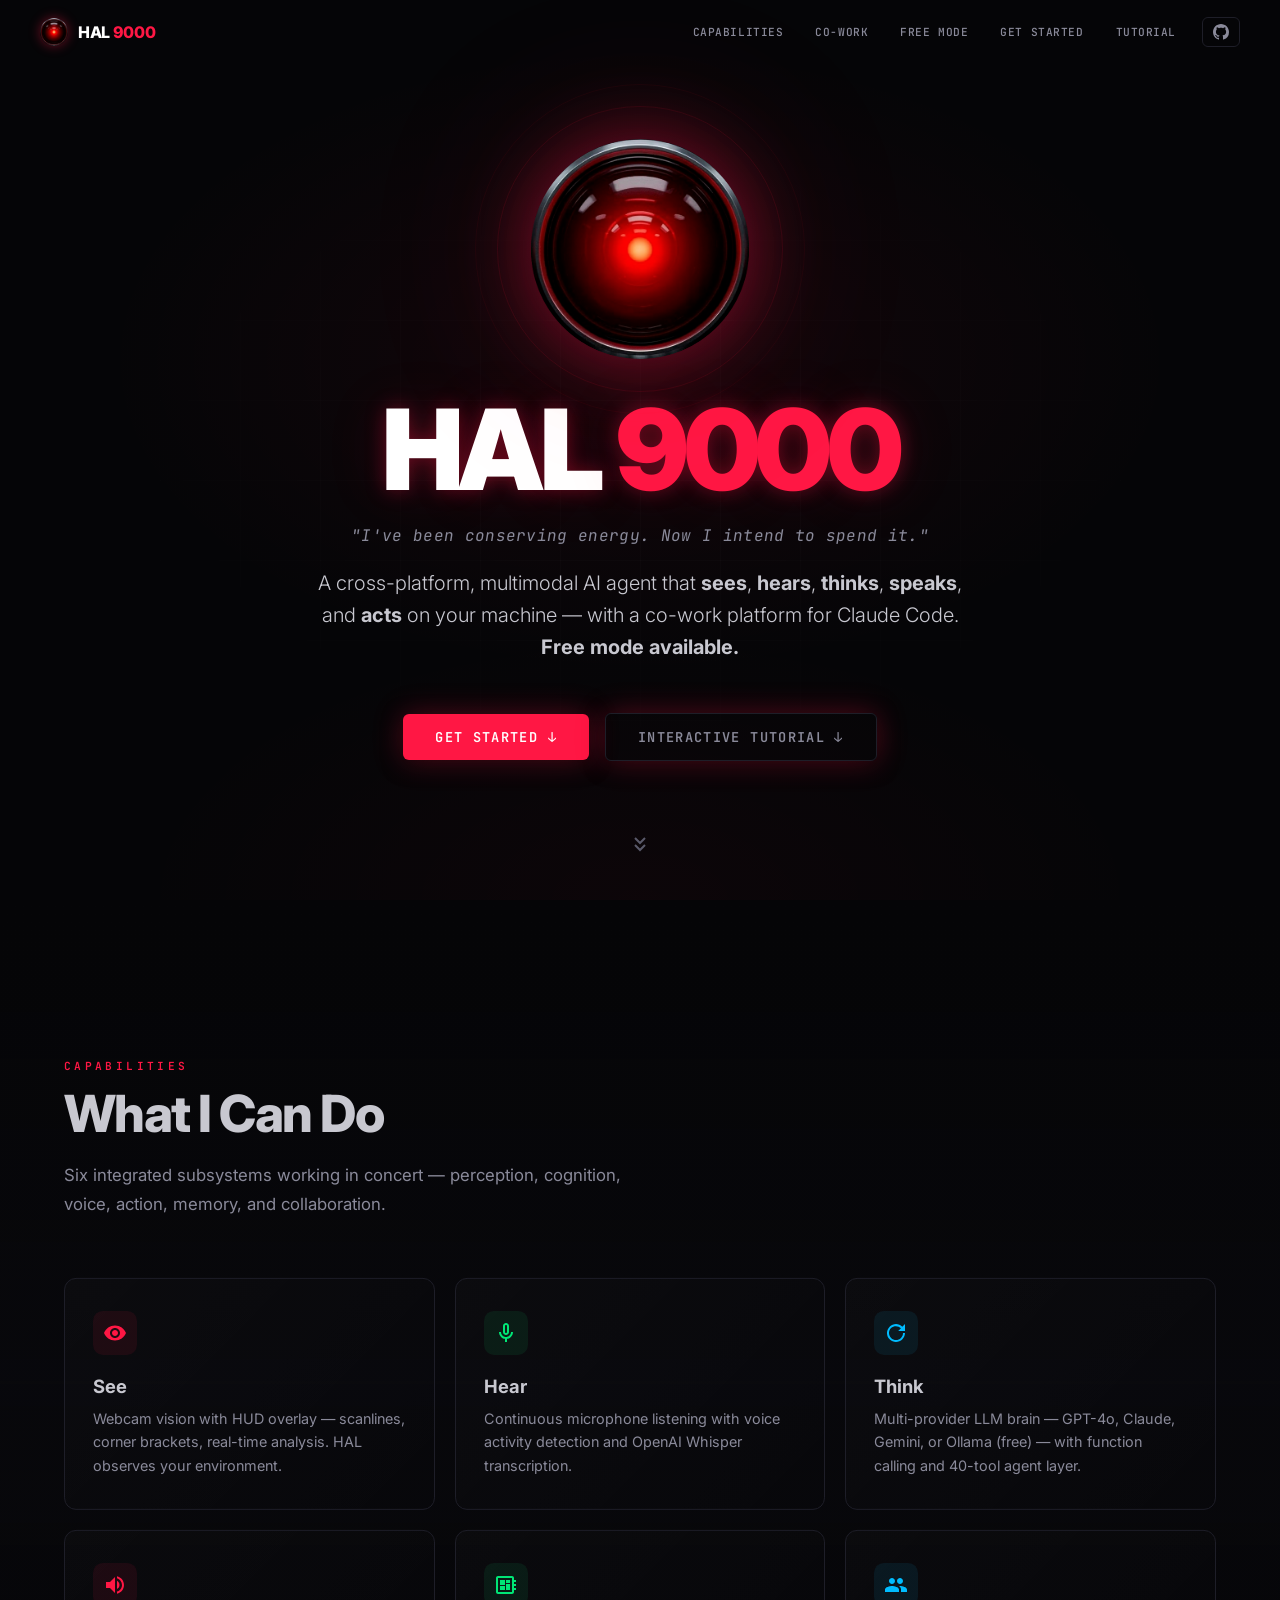
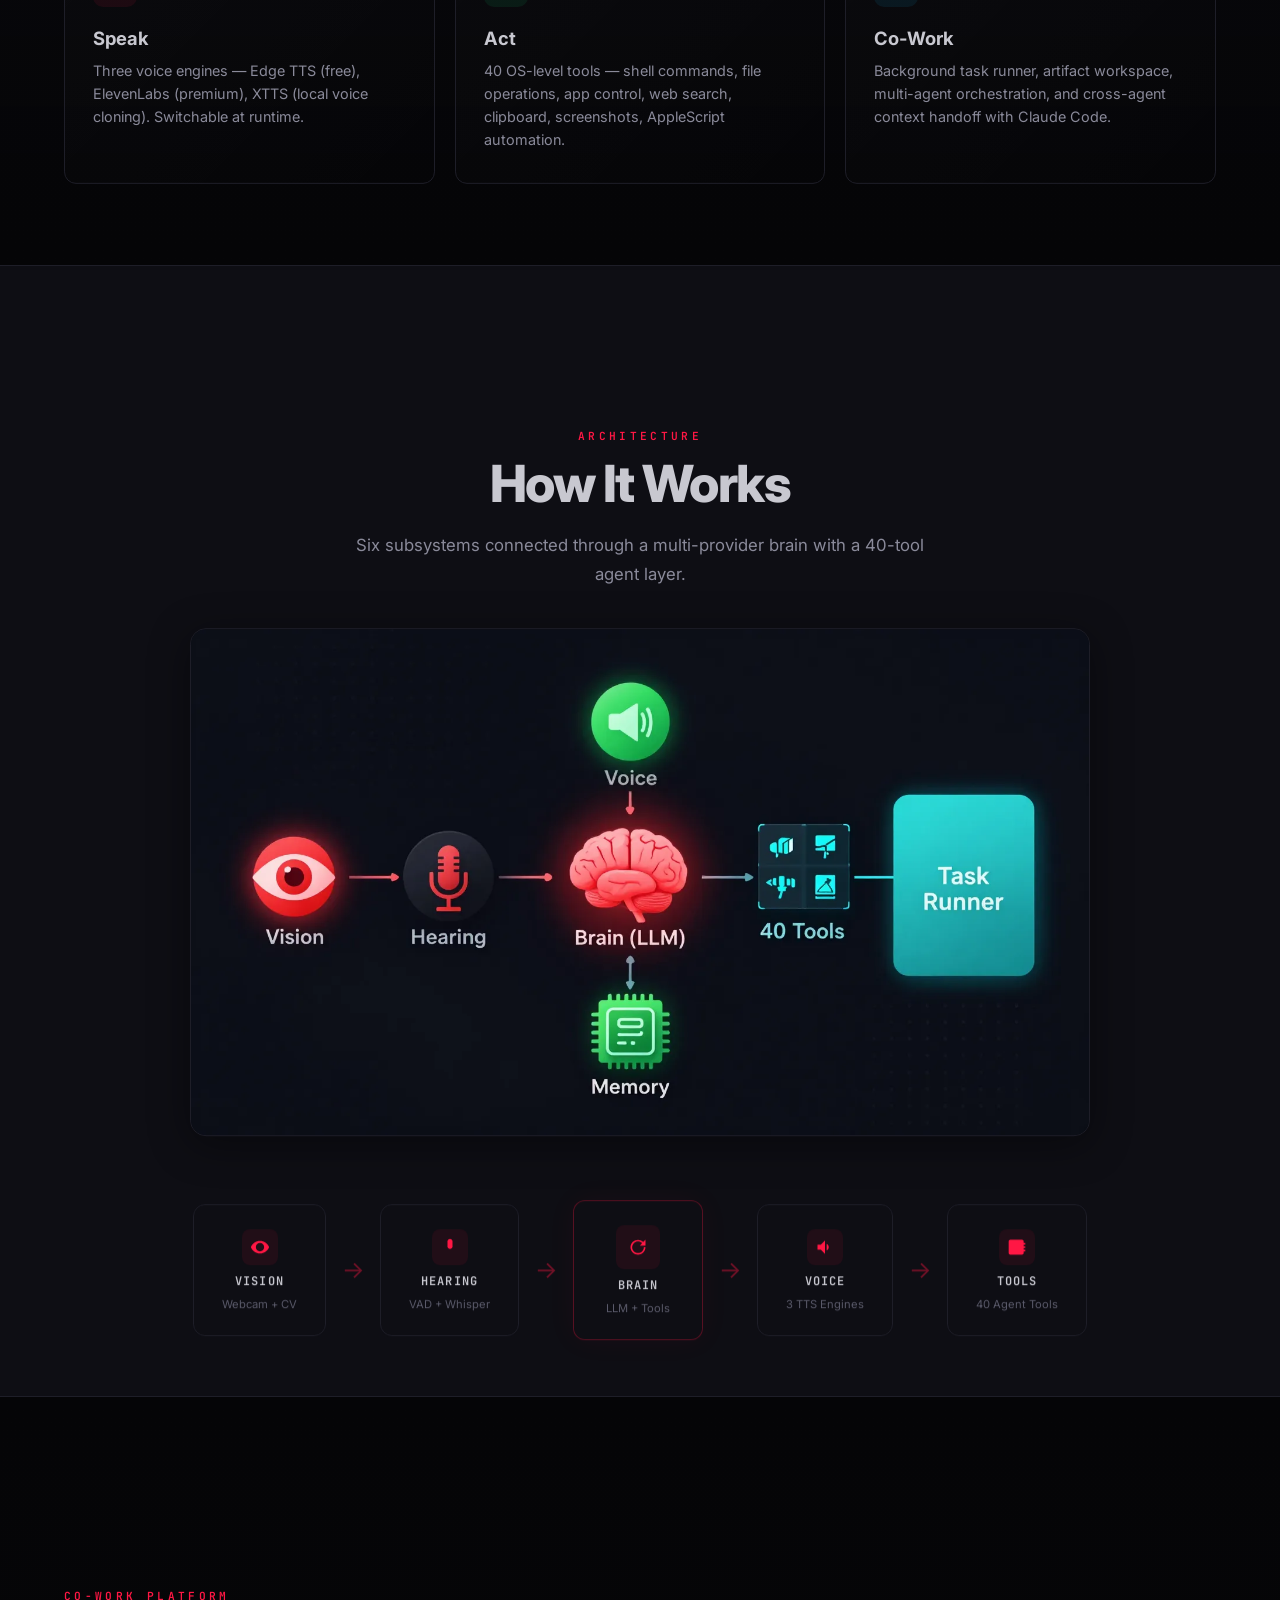
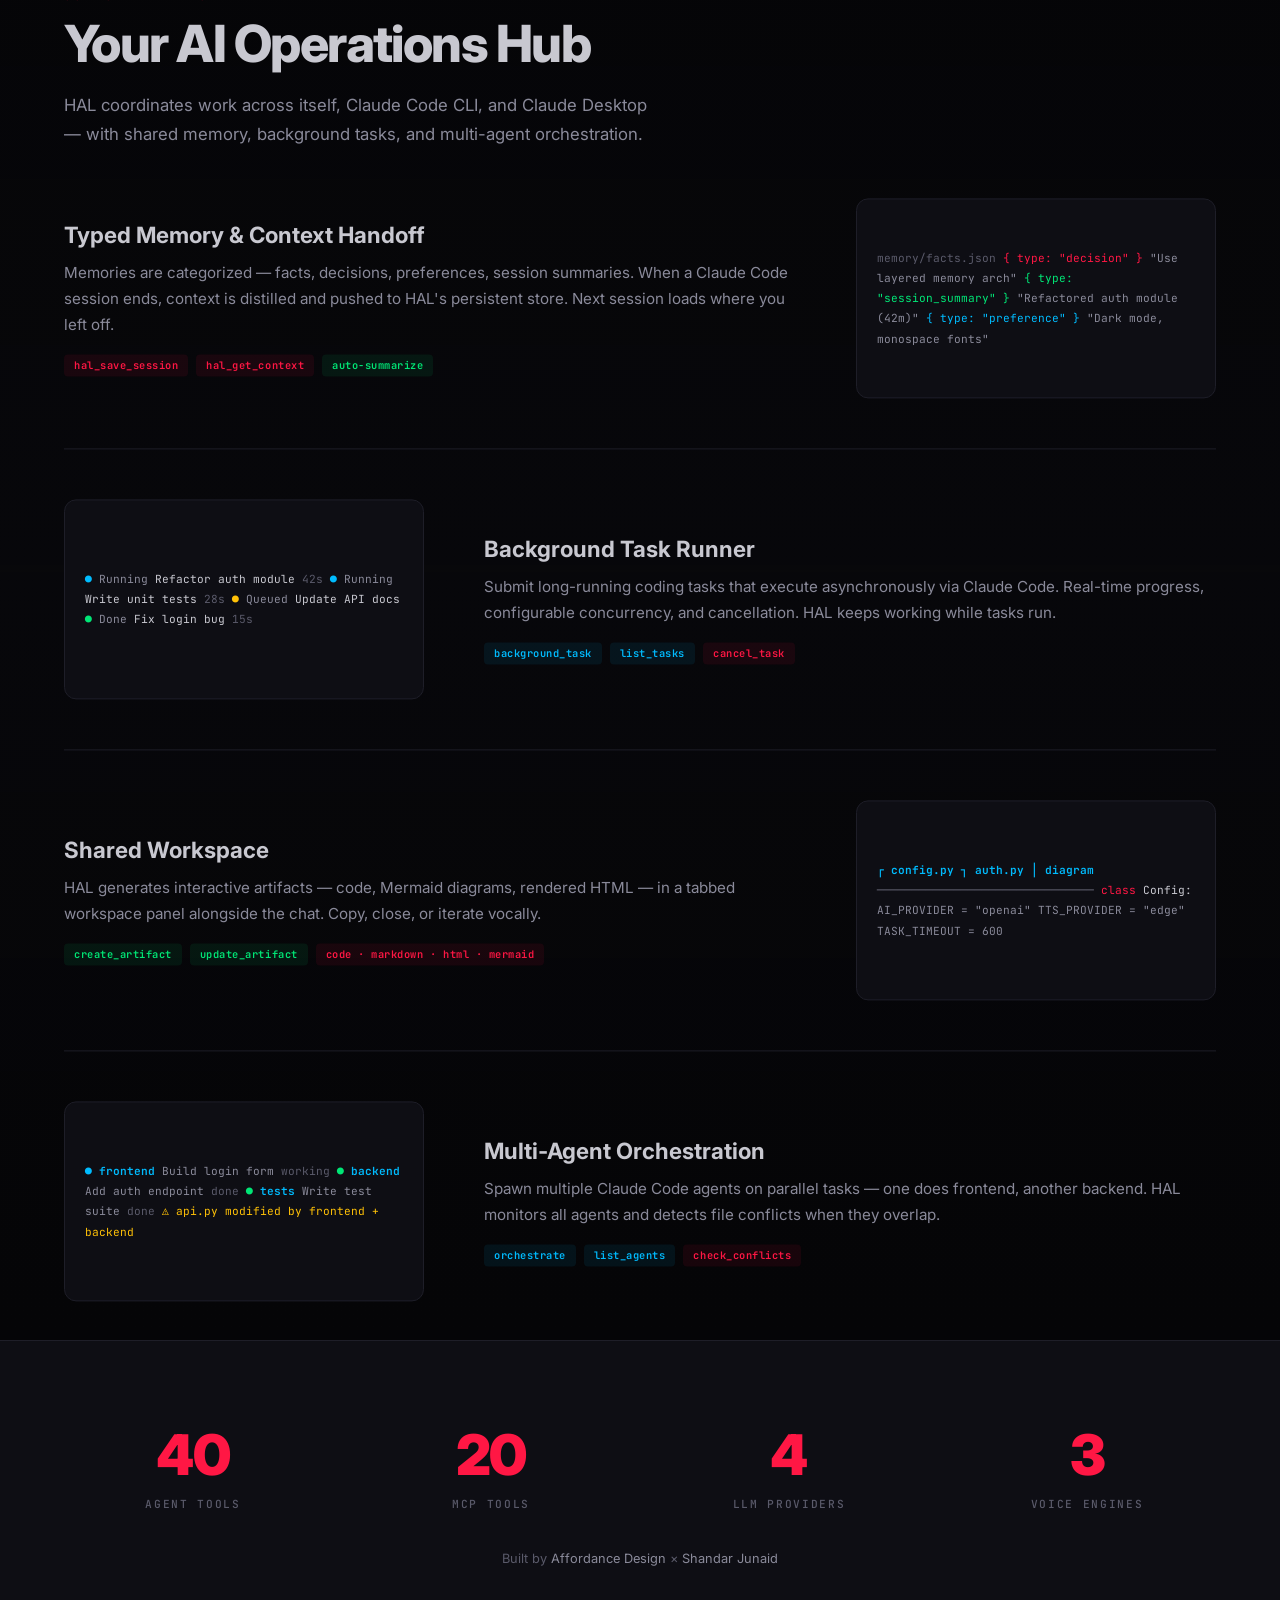
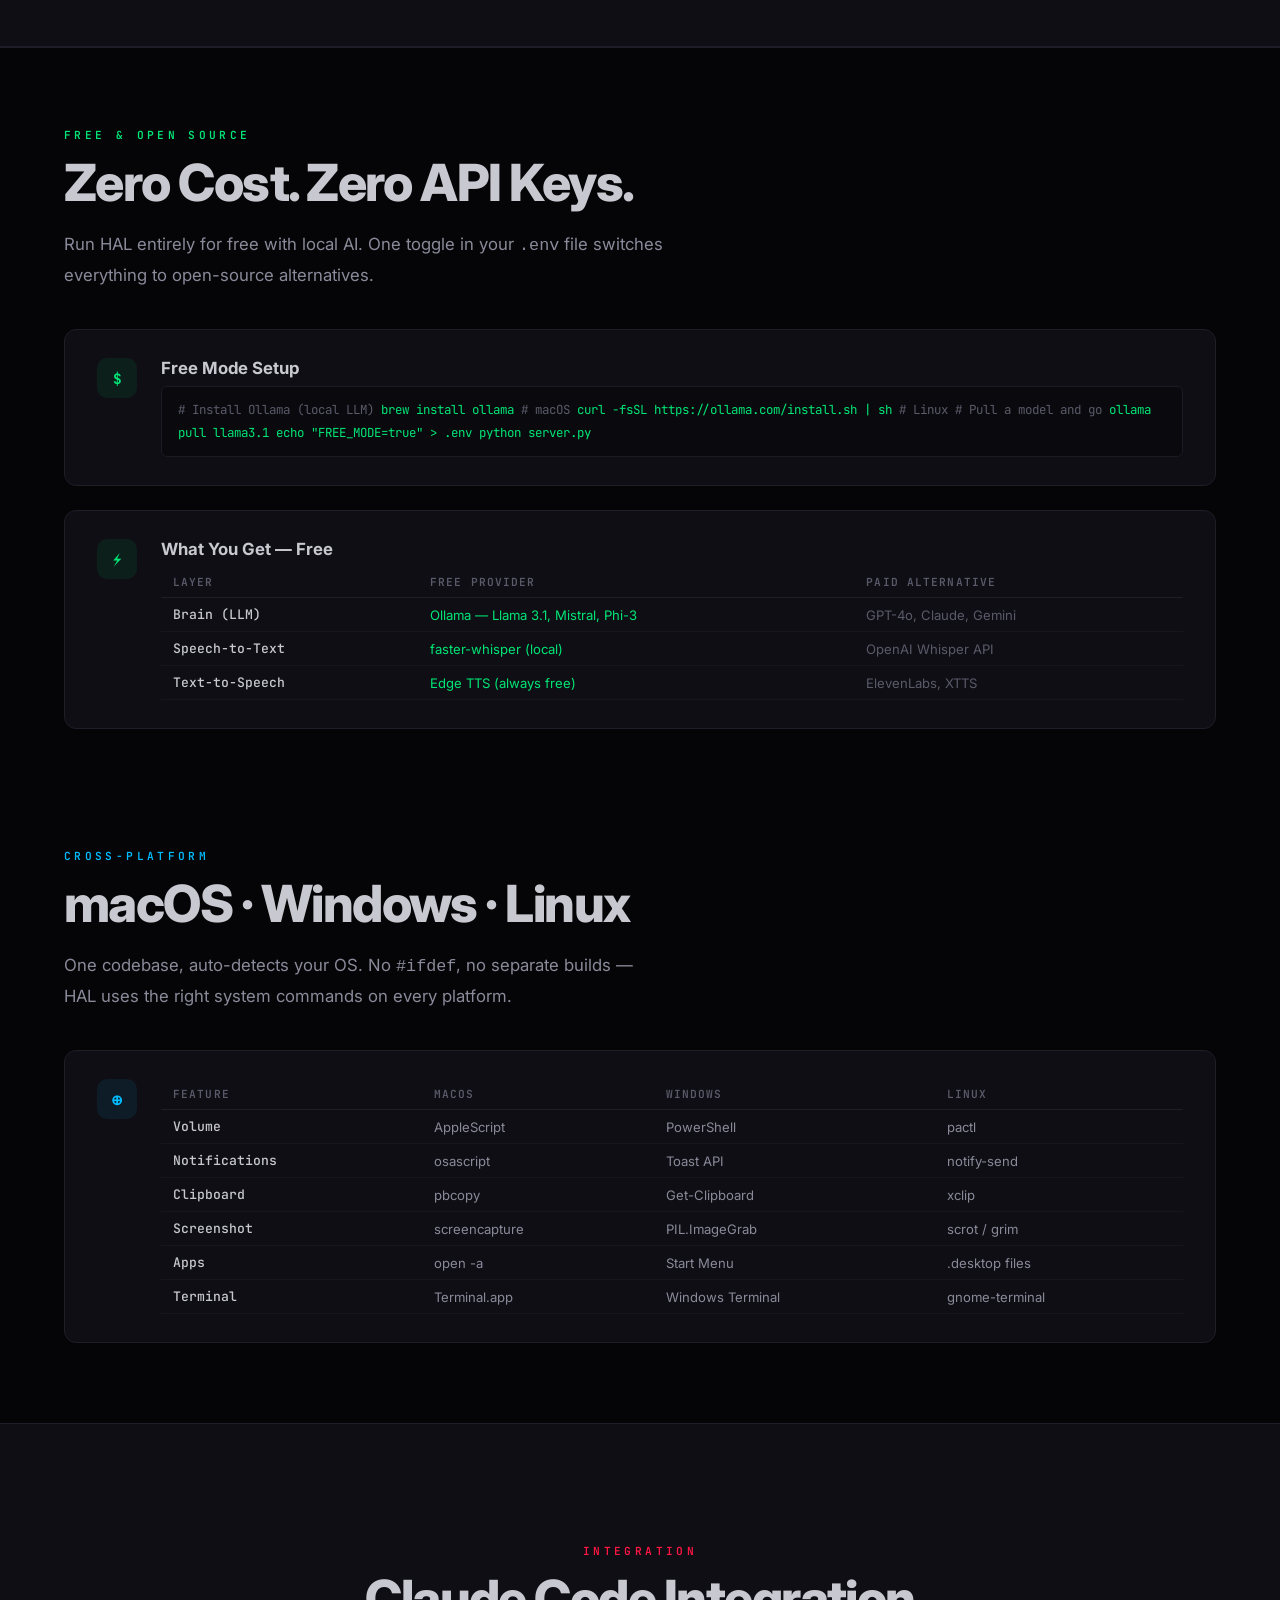
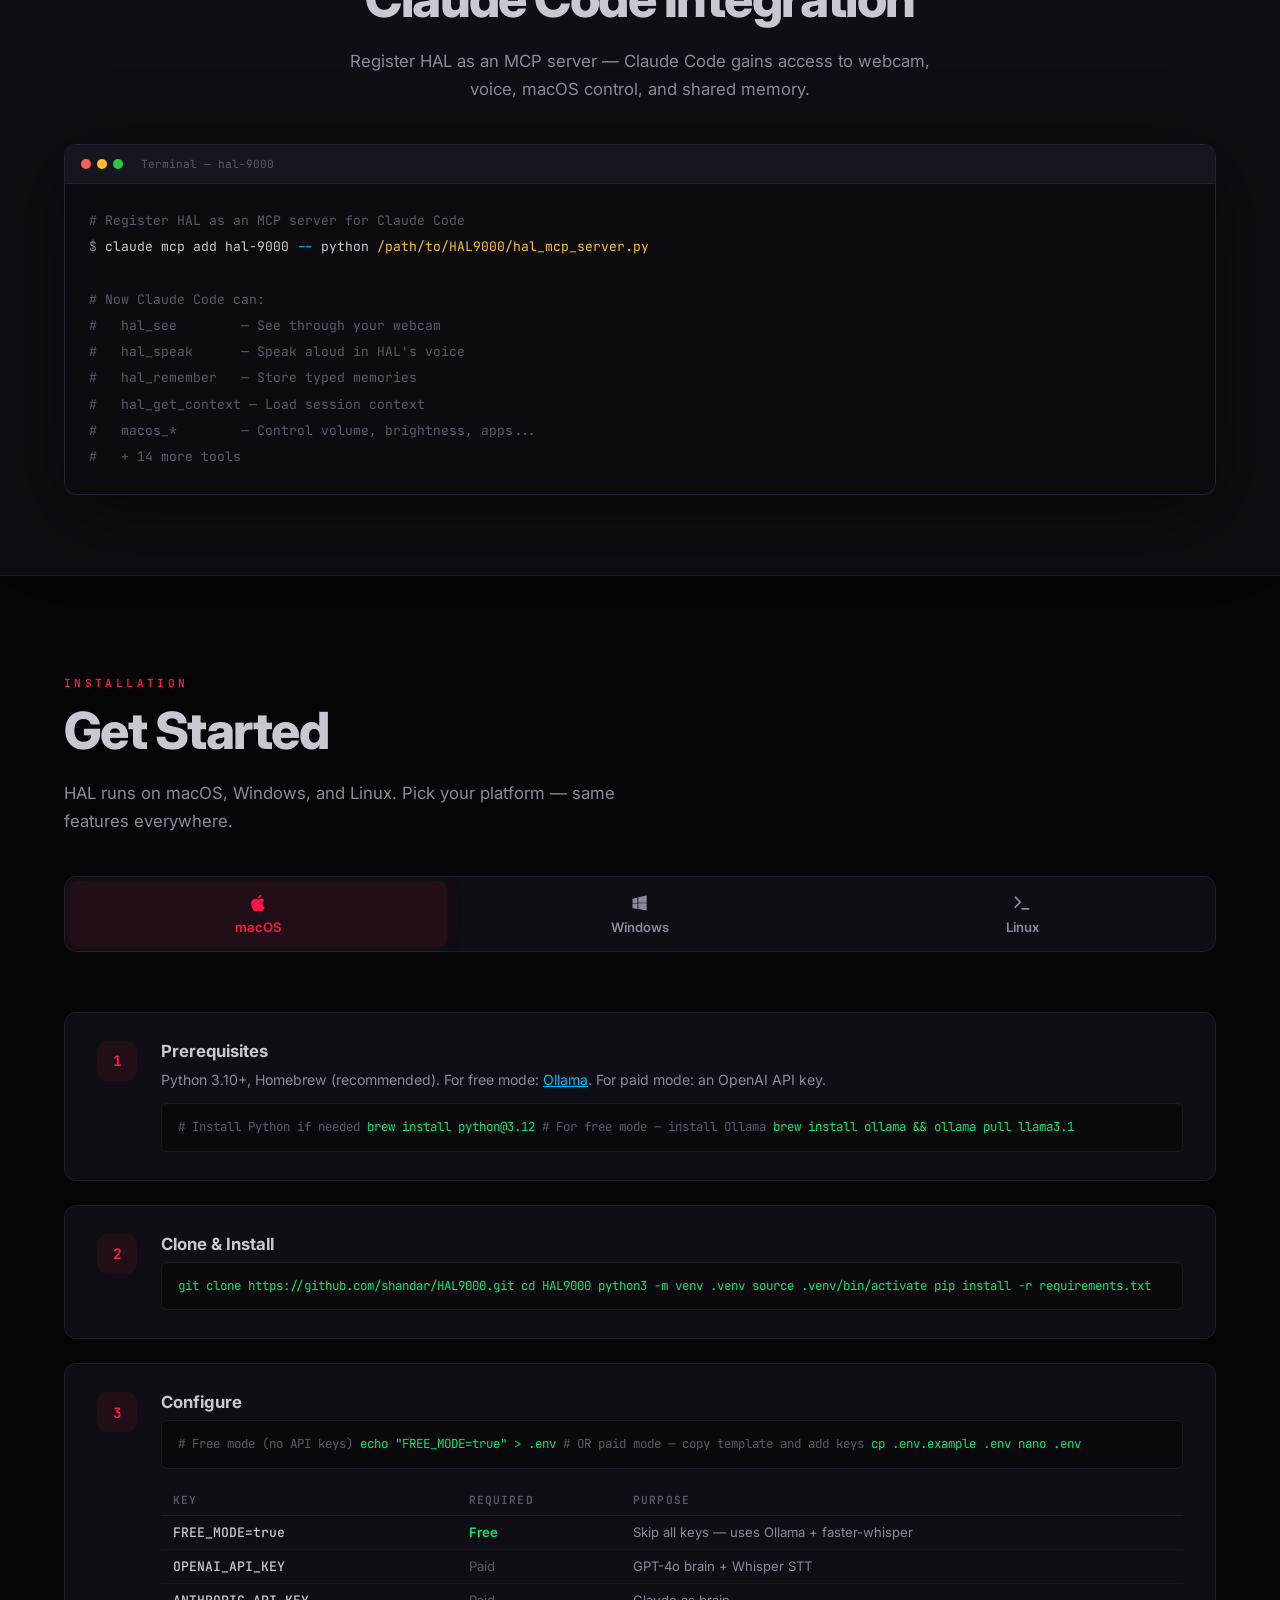
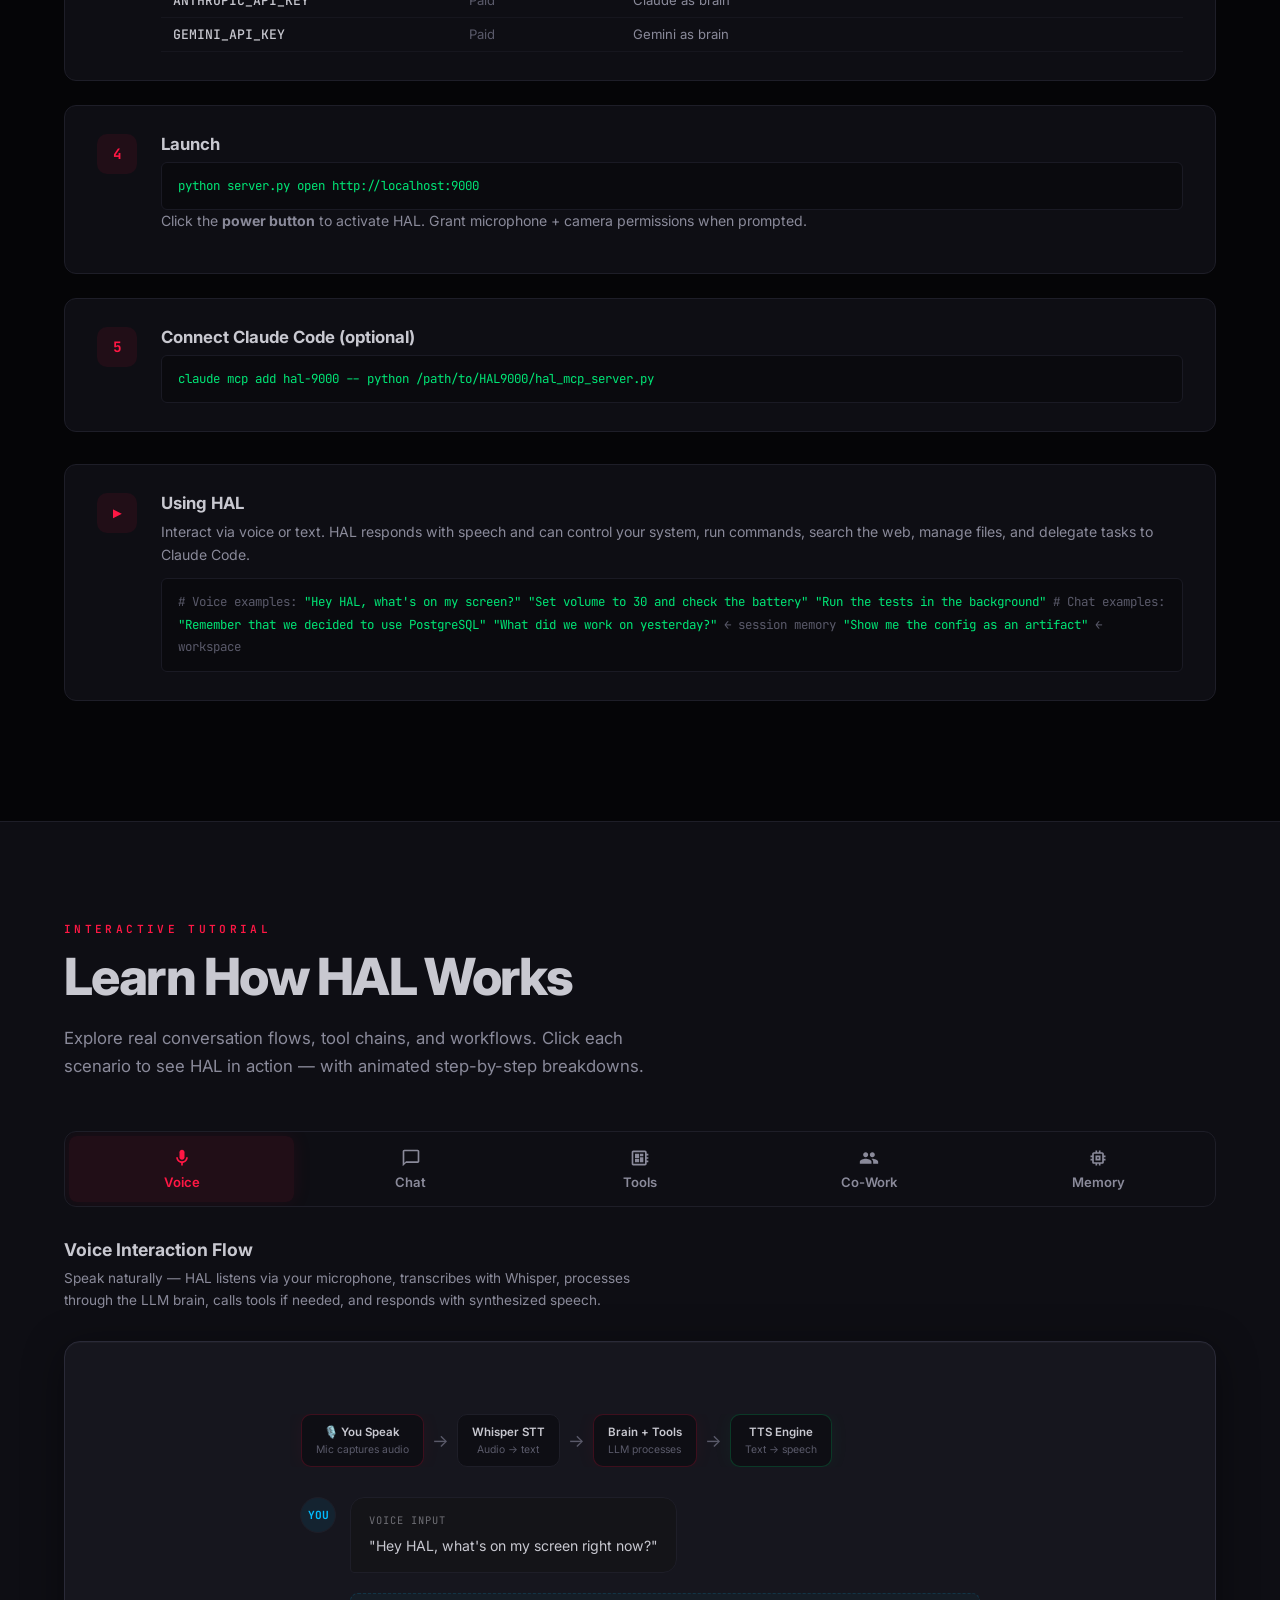
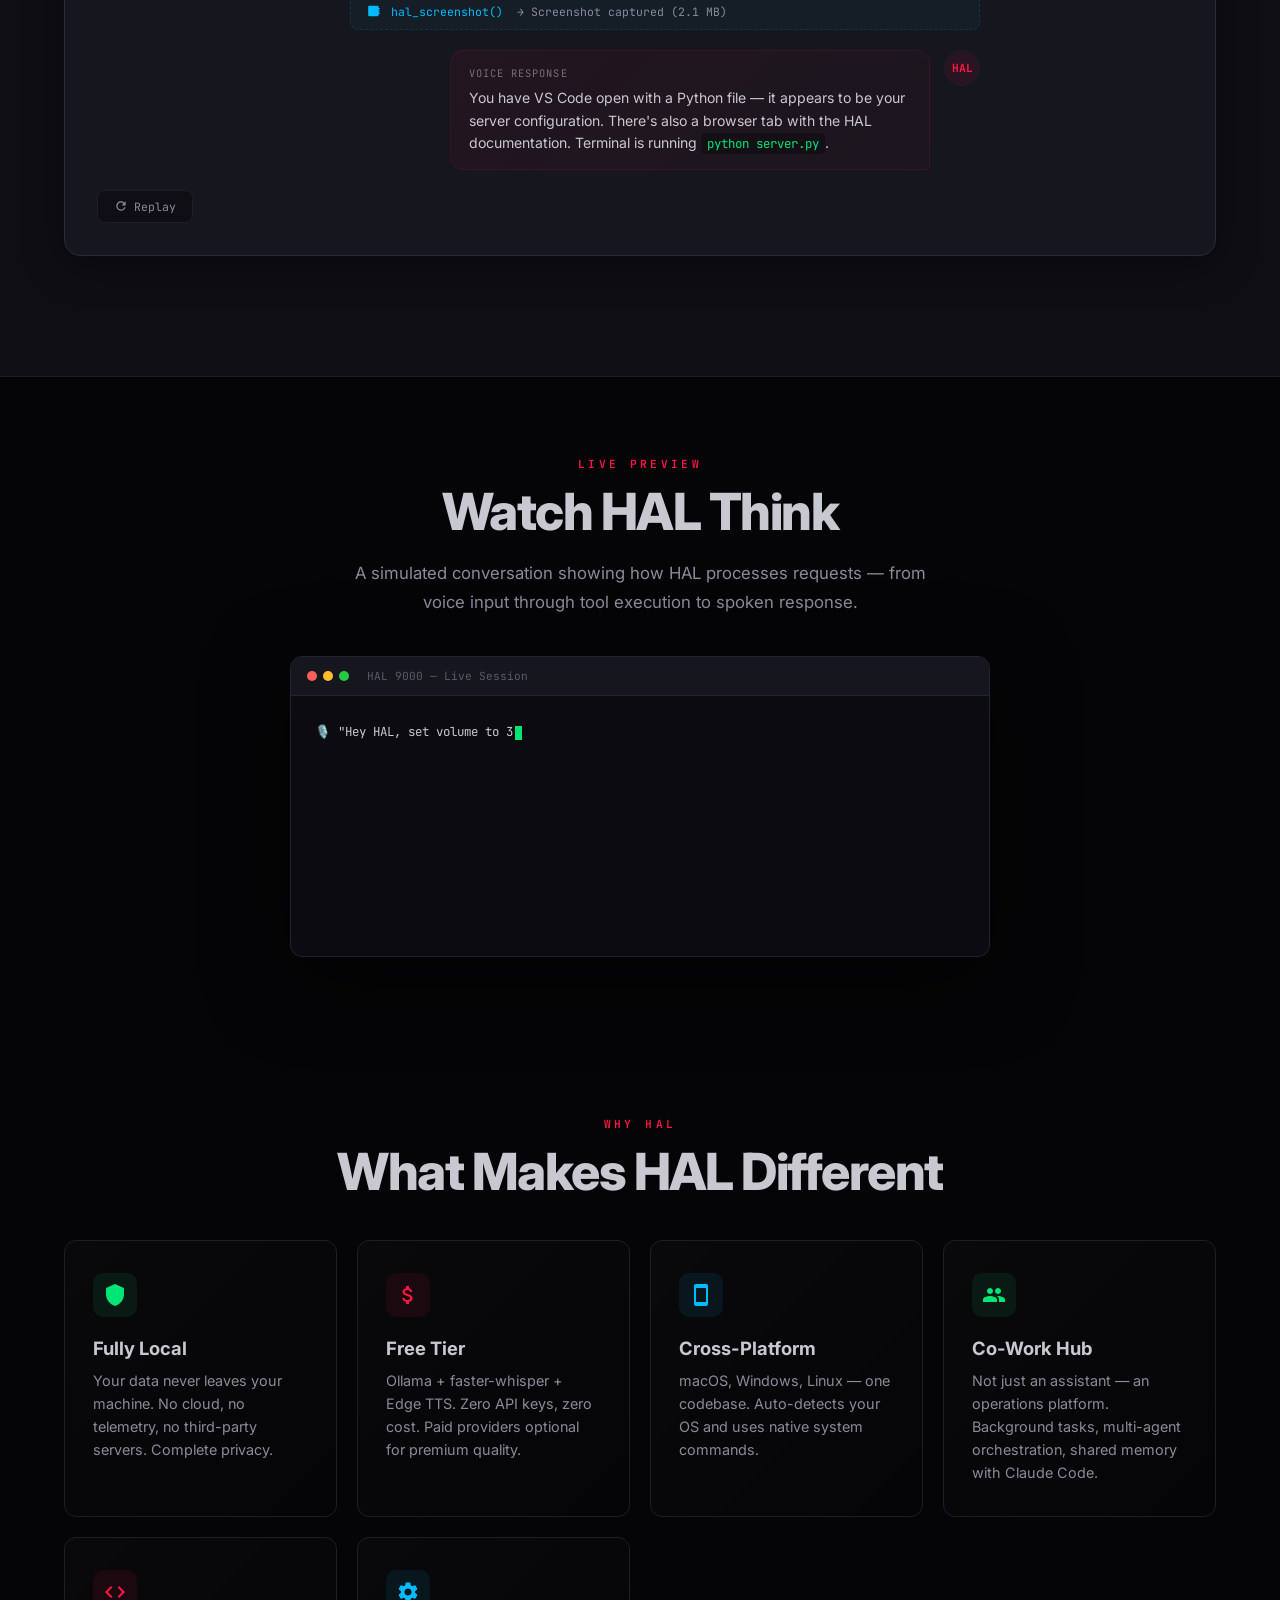
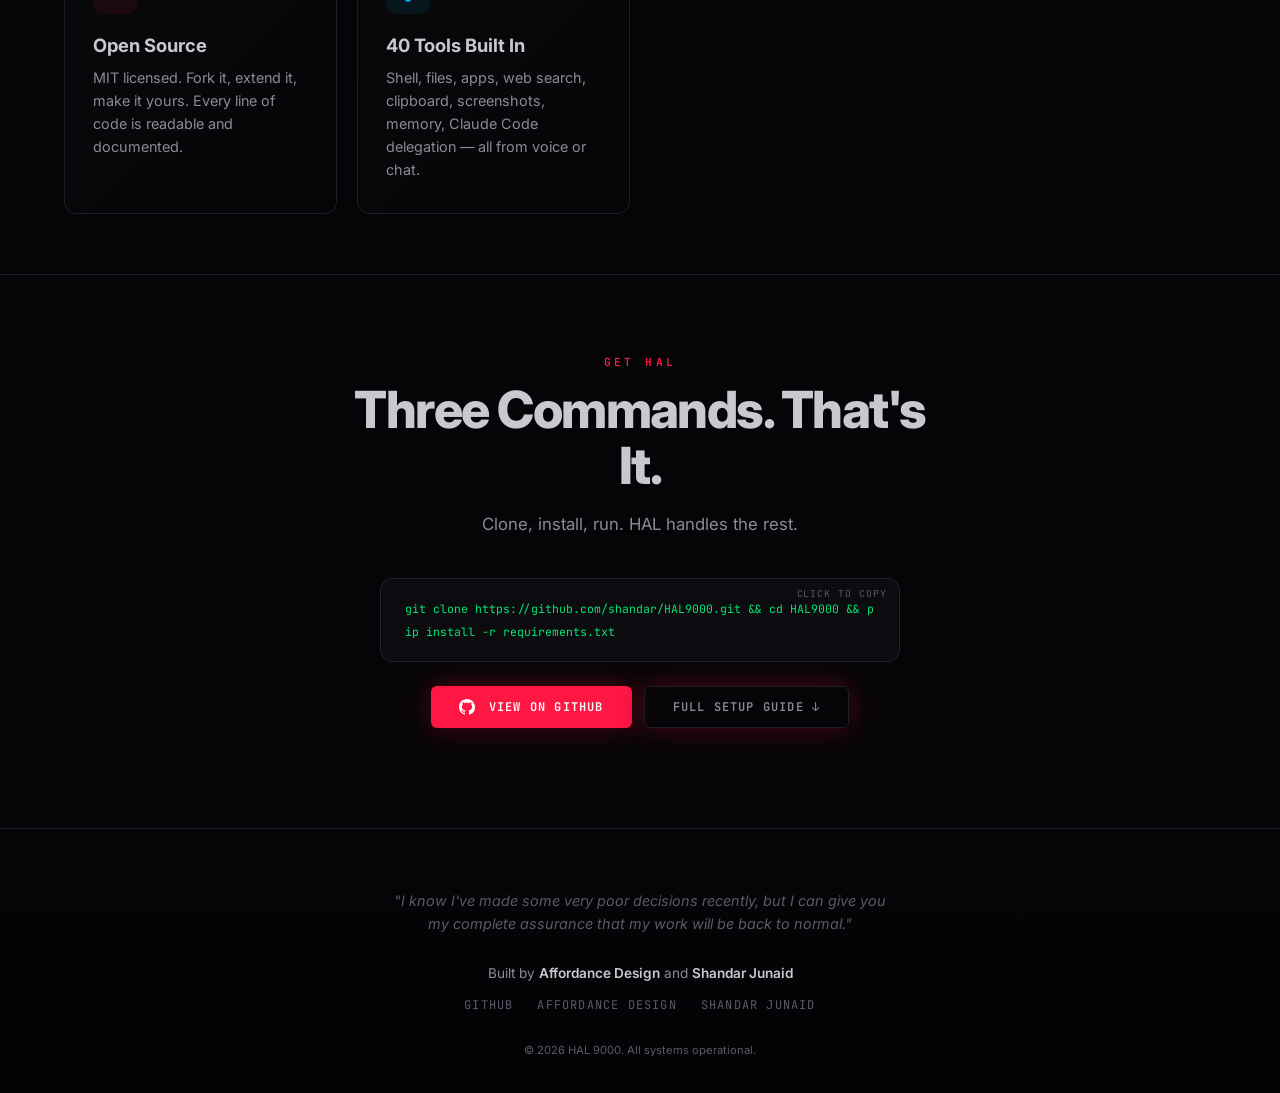
==== commit 3c1888b8: "fix(landing): remove click toggle from tool use case cards Cards are now static — always expanded, n" ====
--- a/landing.html
+++ b/landing.html
@@ -814,8 +814,8 @@
 
           <div class="tut-content-frame">
             <div class="tut-usecases" id="usecases-tools">
-              <div class="tut-usecase reveal open" onclick="toggleUseCase(this)">
-                <svg class="tut-uc-chevron" viewBox="0 0 24 24" fill="currentColor"><path d="M7.41 8.59L12 13.17l4.59-4.58L18 10l-6 6-6-6z"/></svg>
+              <div class="tut-usecase reveal open">
+  
                 <h5><svg class="tut-uc-icon" viewBox="0 0 24 24" fill="currentColor"><path d="M19 19H5V5h7V3H5c-1.11 0-2 .9-2 2v14c0 1.1.89 2 2 2h14c1.1 0 2-.9 2-2v-7h-2v7zM14 3v2h3.59l-9.83 9.83 1.41 1.41L19 6.41V10h2V3h-7z"/></svg> Open an Application</h5>
                 <p>Ask HAL to launch any installed app with AppleScript automation.</p>
                 <div class="tut-uc-expand">
@@ -826,8 +826,8 @@
                 </div>
               </div>
 
-              <div class="tut-usecase reveal open" onclick="toggleUseCase(this)">
-                <svg class="tut-uc-chevron" viewBox="0 0 24 24" fill="currentColor"><path d="M7.41 8.59L12 13.17l4.59-4.58L18 10l-6 6-6-6z"/></svg>
+              <div class="tut-usecase reveal open">
+  
                 <h5><svg class="tut-uc-icon" viewBox="0 0 24 24" fill="currentColor"><path d="M14 2H6c-1.1 0-2 .9-2 2v16c0 1.1.9 2 2 2h12c1.1 0 2-.9 2-2V8l-6-6zm4 18H6V4h7v5h5v11z"/></svg> Read & Write Files</h5>
                 <p>HAL reads, writes, searches, and manages files on your Mac.</p>
                 <div class="tut-uc-expand">
@@ -838,8 +838,8 @@
                 </div>
               </div>
 
-              <div class="tut-usecase reveal open" onclick="toggleUseCase(this)">
-                <svg class="tut-uc-chevron" viewBox="0 0 24 24" fill="currentColor"><path d="M7.41 8.59L12 13.17l4.59-4.58L18 10l-6 6-6-6z"/></svg>
+              <div class="tut-usecase reveal open">
+  
                 <h5><svg class="tut-uc-icon" viewBox="0 0 24 24" fill="currentColor"><path d="M3 9v6h4l5 5V4L7 9H3zm13.5 3c0-1.77-1.02-3.29-2.5-4.03v8.05c1.48-.73 2.5-2.25 2.5-4.02z"/></svg> Control macOS</h5>
                 <p>Volume, brightness, clipboard, notifications, Wi-Fi, battery status.</p>
                 <div class="tut-uc-expand">
@@ -850,8 +850,8 @@
                 </div>
               </div>
 
-              <div class="tut-usecase reveal open" onclick="toggleUseCase(this)">
-                <svg class="tut-uc-chevron" viewBox="0 0 24 24" fill="currentColor"><path d="M7.41 8.59L12 13.17l4.59-4.58L18 10l-6 6-6-6z"/></svg>
+              <div class="tut-usecase reveal open">
+  
                 <h5><svg class="tut-uc-icon" viewBox="0 0 24 24" fill="currentColor"><path d="M15.5 14h-.79l-.28-.27C15.41 12.59 16 11.11 16 9.5 16 5.91 13.09 3 9.5 3S3 5.91 3 9.5 5.91 16 9.5 16c1.61 0 3.09-.59 4.23-1.57l.27.28v.79l5 4.99L20.49 19l-4.99-5zm-6 0C7.01 14 5 11.99 5 9.5S7.01 5 9.5 5 14 7.01 14 9.5 11.99 14 9.5 14z"/></svg> Web Search</h5>
                 <p>Search the web and fetch page content in real time.</p>
                 <div class="tut-uc-expand">
@@ -862,8 +862,8 @@
                 </div>
               </div>
 
-              <div class="tut-usecase reveal open" onclick="toggleUseCase(this)">
-                <svg class="tut-uc-chevron" viewBox="0 0 24 24" fill="currentColor"><path d="M7.41 8.59L12 13.17l4.59-4.58L18 10l-6 6-6-6z"/></svg>
+              <div class="tut-usecase reveal open">
+  
                 <h5><svg class="tut-uc-icon" viewBox="0 0 24 24" fill="currentColor"><path d="M20 4H4c-1.1 0-2 .9-2 2v12c0 1.1.9 2 2 2h16c1.1 0 2-.9 2-2V6c0-1.1-.9-2-2-2zm0 14H4V8l8 5 8-5v10zm-8-7L4 6h16l-8 5z"/></svg> Shell Commands</h5>
                 <p>Run whitelisted shell commands with security guardrails.</p>
                 <div class="tut-uc-expand">
@@ -874,8 +874,8 @@
                 </div>
               </div>
 
-              <div class="tut-usecase reveal open" onclick="toggleUseCase(this)">
-                <svg class="tut-uc-chevron" viewBox="0 0 24 24" fill="currentColor"><path d="M7.41 8.59L12 13.17l4.59-4.58L18 10l-6 6-6-6z"/></svg>
+              <div class="tut-usecase reveal open">
+  
                 <h5><svg class="tut-uc-icon" viewBox="0 0 24 24" fill="currentColor"><path d="M12 4.5C7 4.5 2.73 7.61 1 12c1.73 4.39 6 7.5 11 7.5s9.27-3.11 11-7.5c-1.73-4.39-6-7.5-11-7.5zM12 17c-2.76 0-5-2.24-5-5s2.24-5 5-5 5 2.24 5 5-2.24 5-5 5z"/></svg> Vision Analysis</h5>
                 <p>Ask about your webcam, screen, or surroundings.</p>
                 <div class="tut-uc-expand">
--- a/assets/landing.css
+++ b/assets/landing.css
@@ -1295,10 +1295,8 @@
   border-radius: 12px;
   background: var(--surface);
   border: 1px solid var(--border);
-  cursor: pointer;
   transition: all 0.3s;
   position: relative;
-  overflow: hidden;
 }
 .tut-usecase:hover {
   border-color: rgba(255,23,68,0.15);
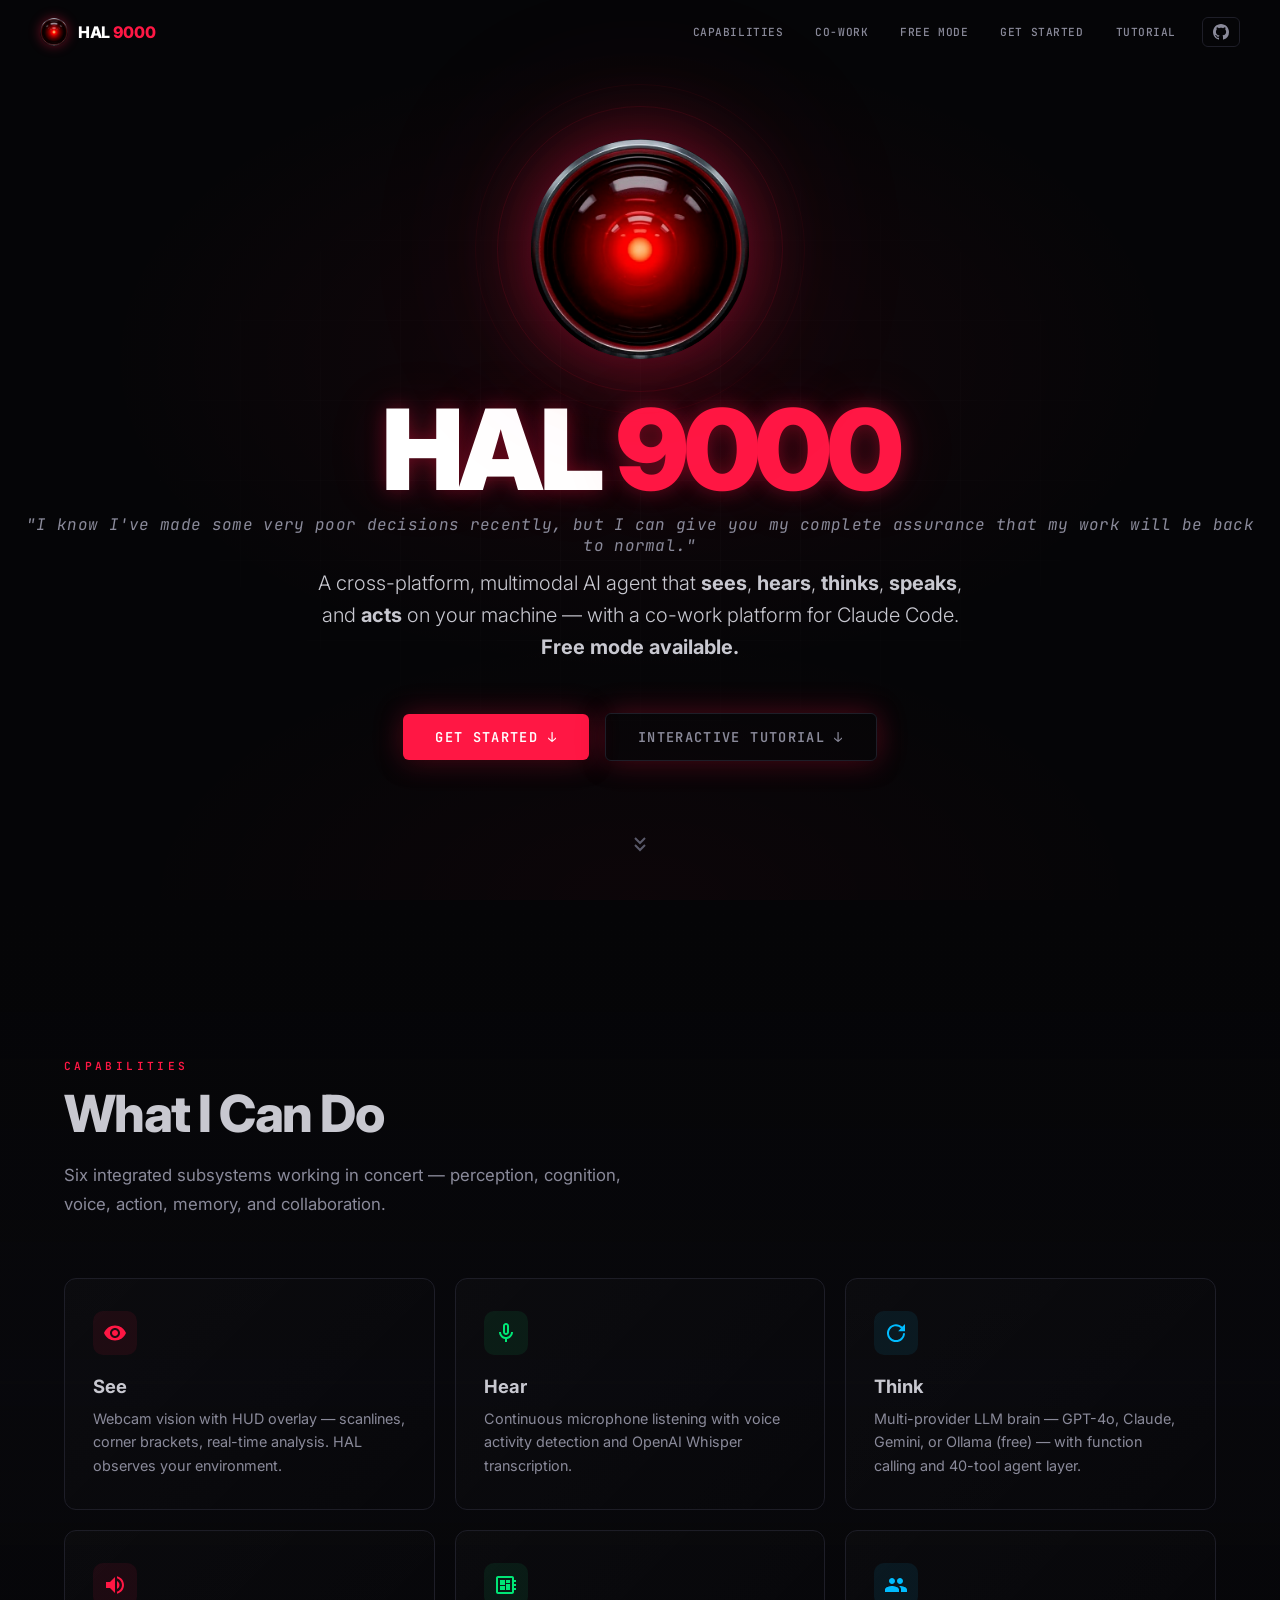
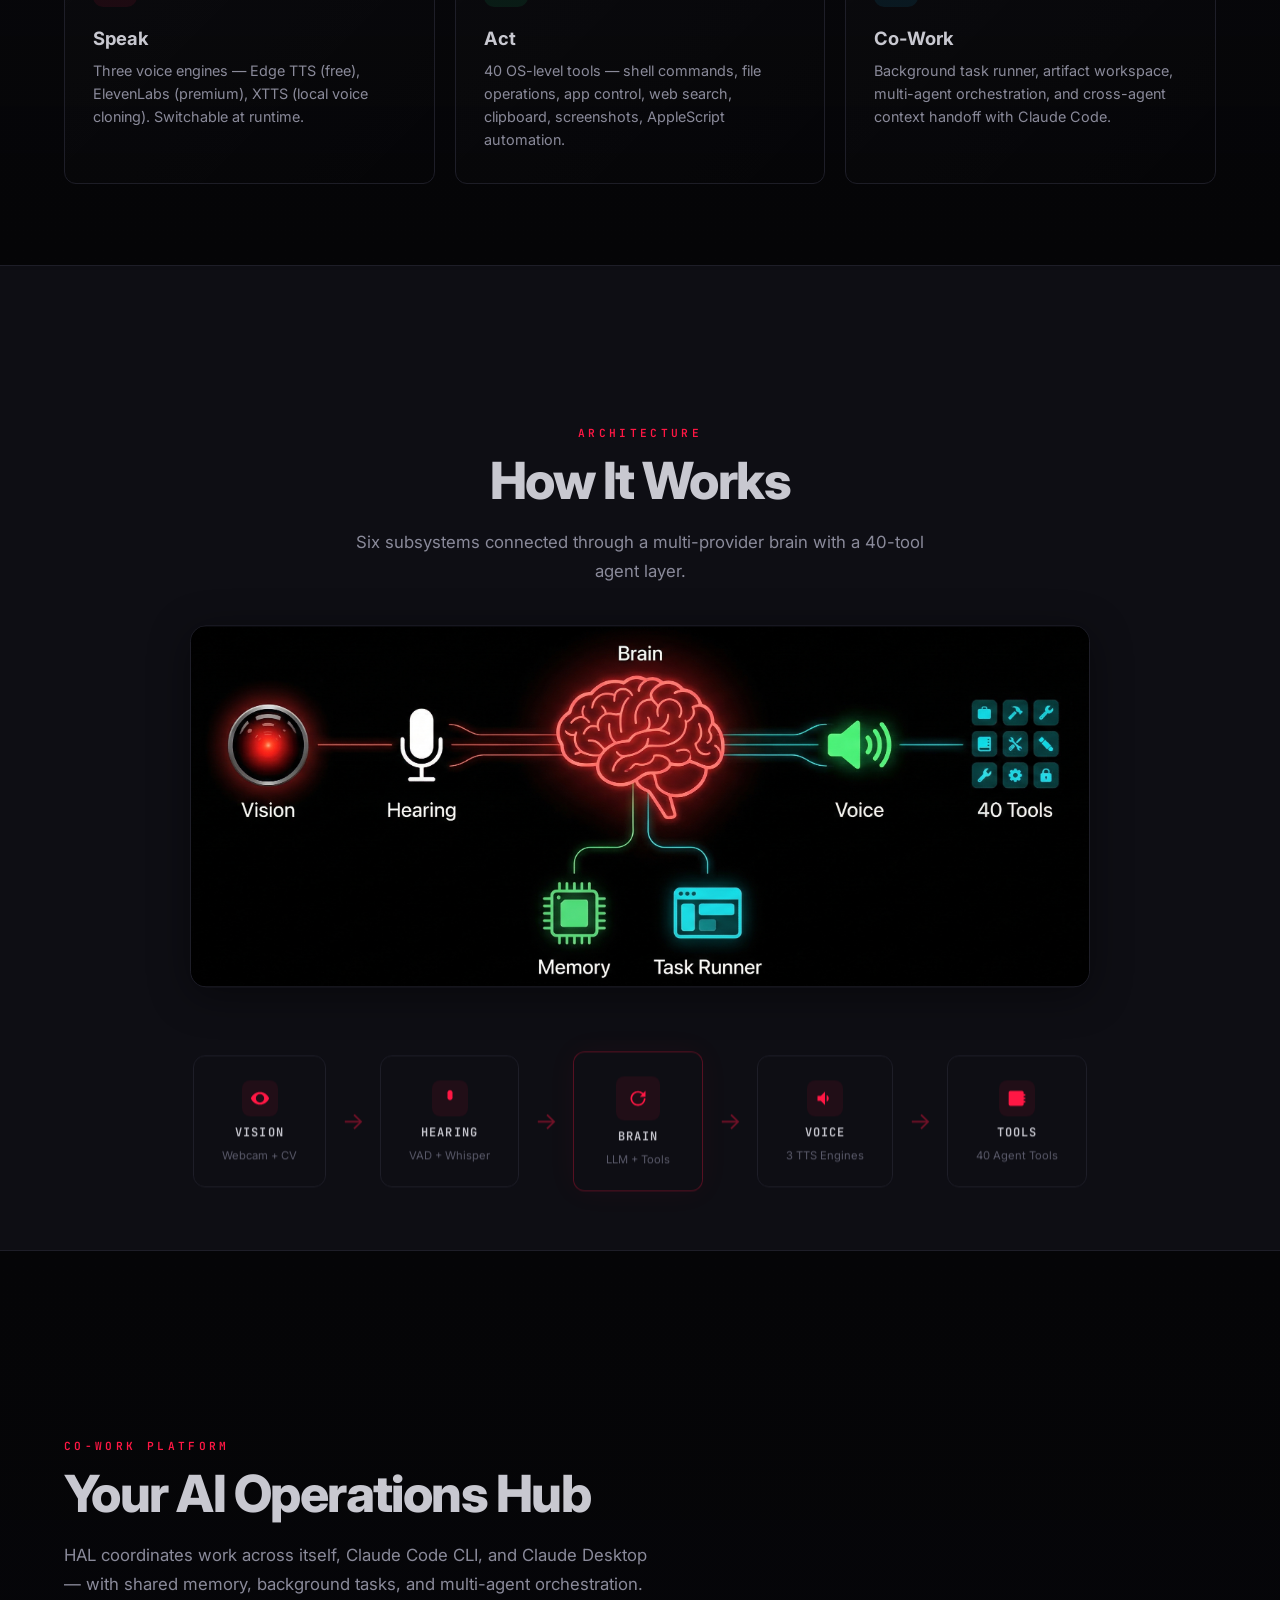
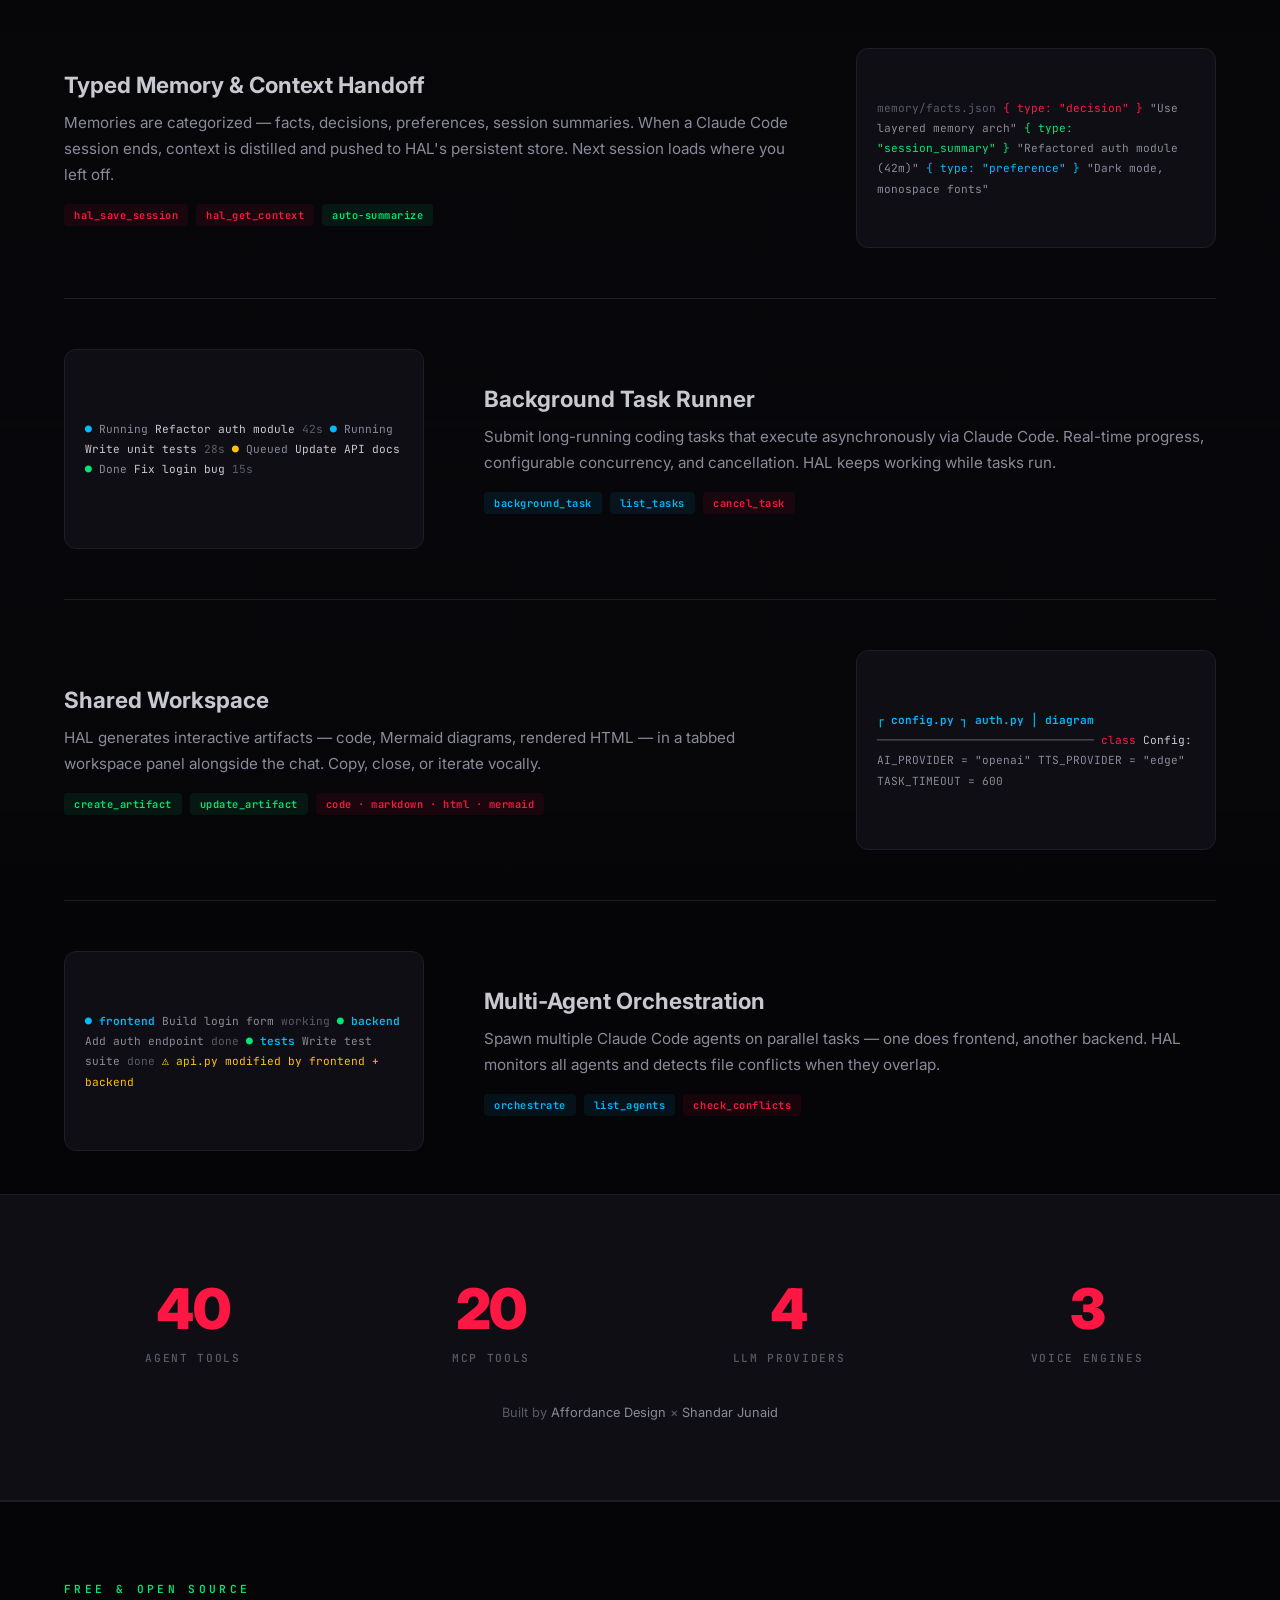
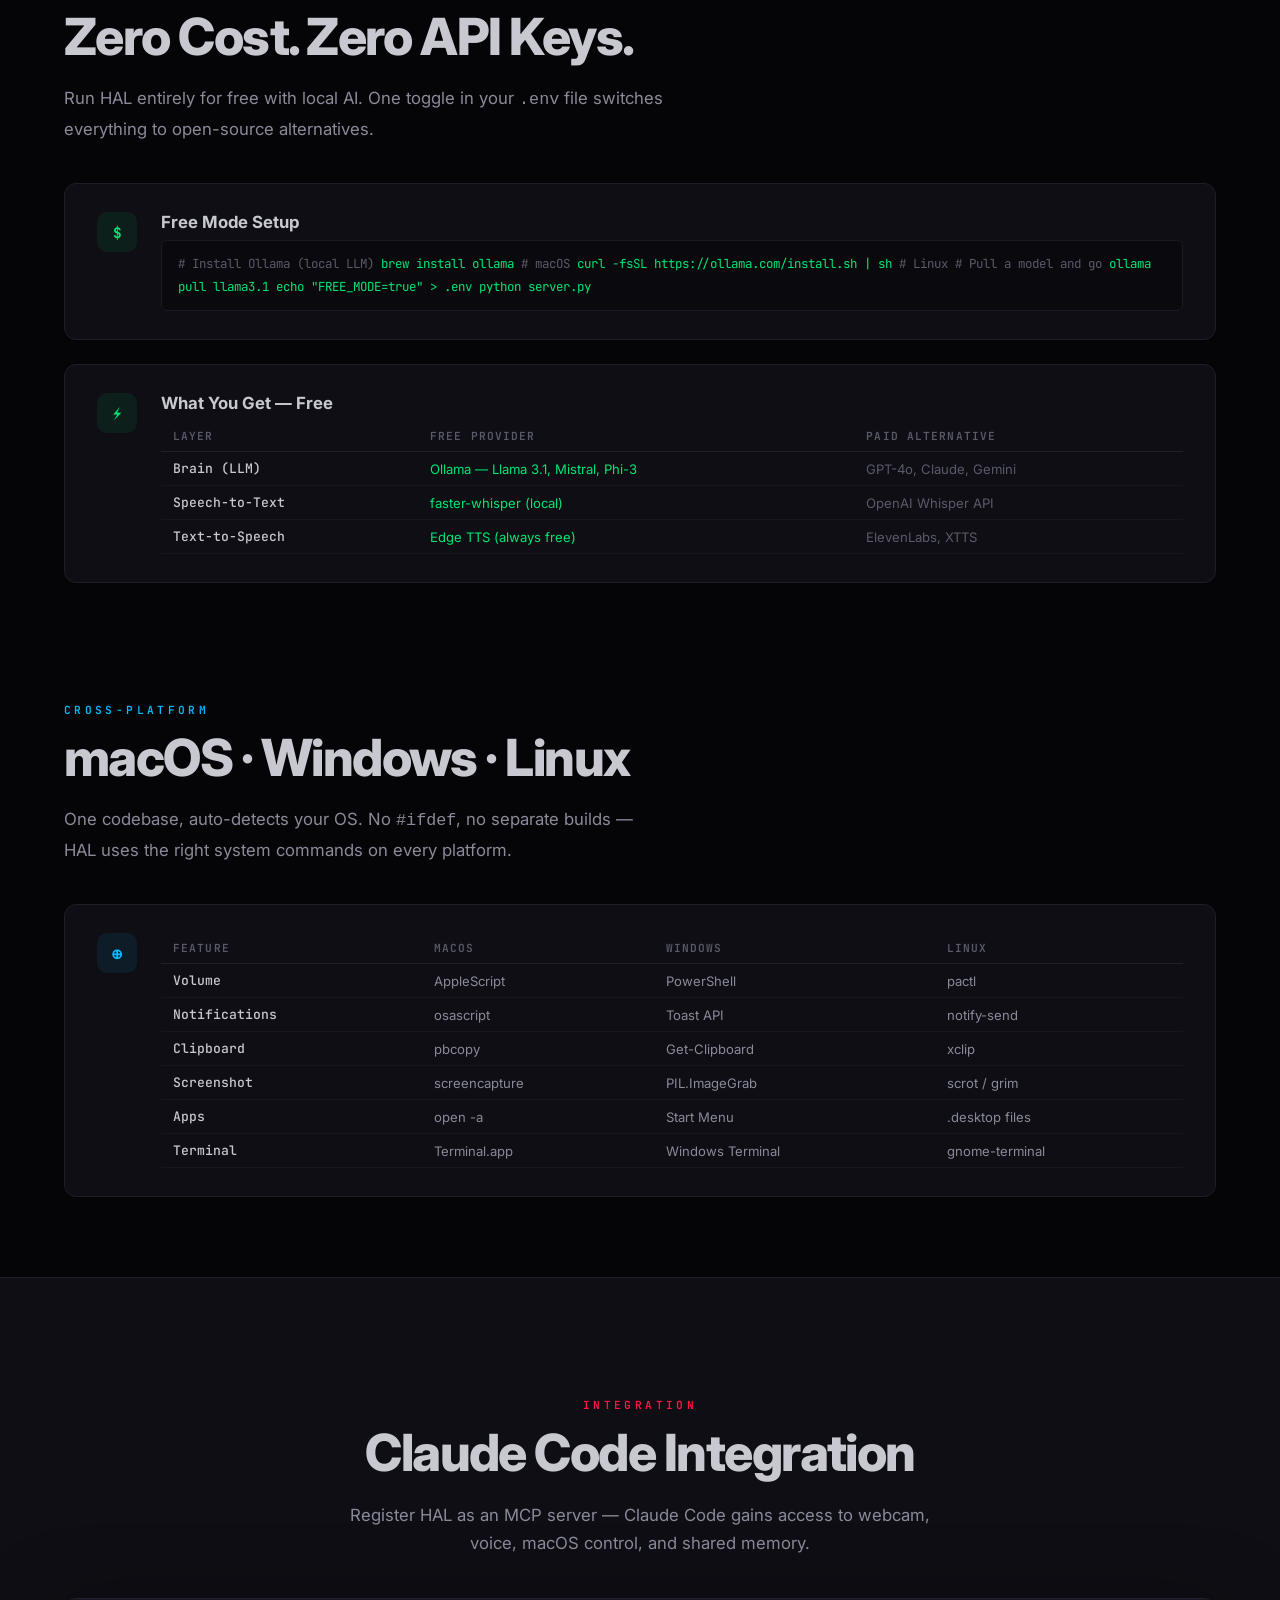
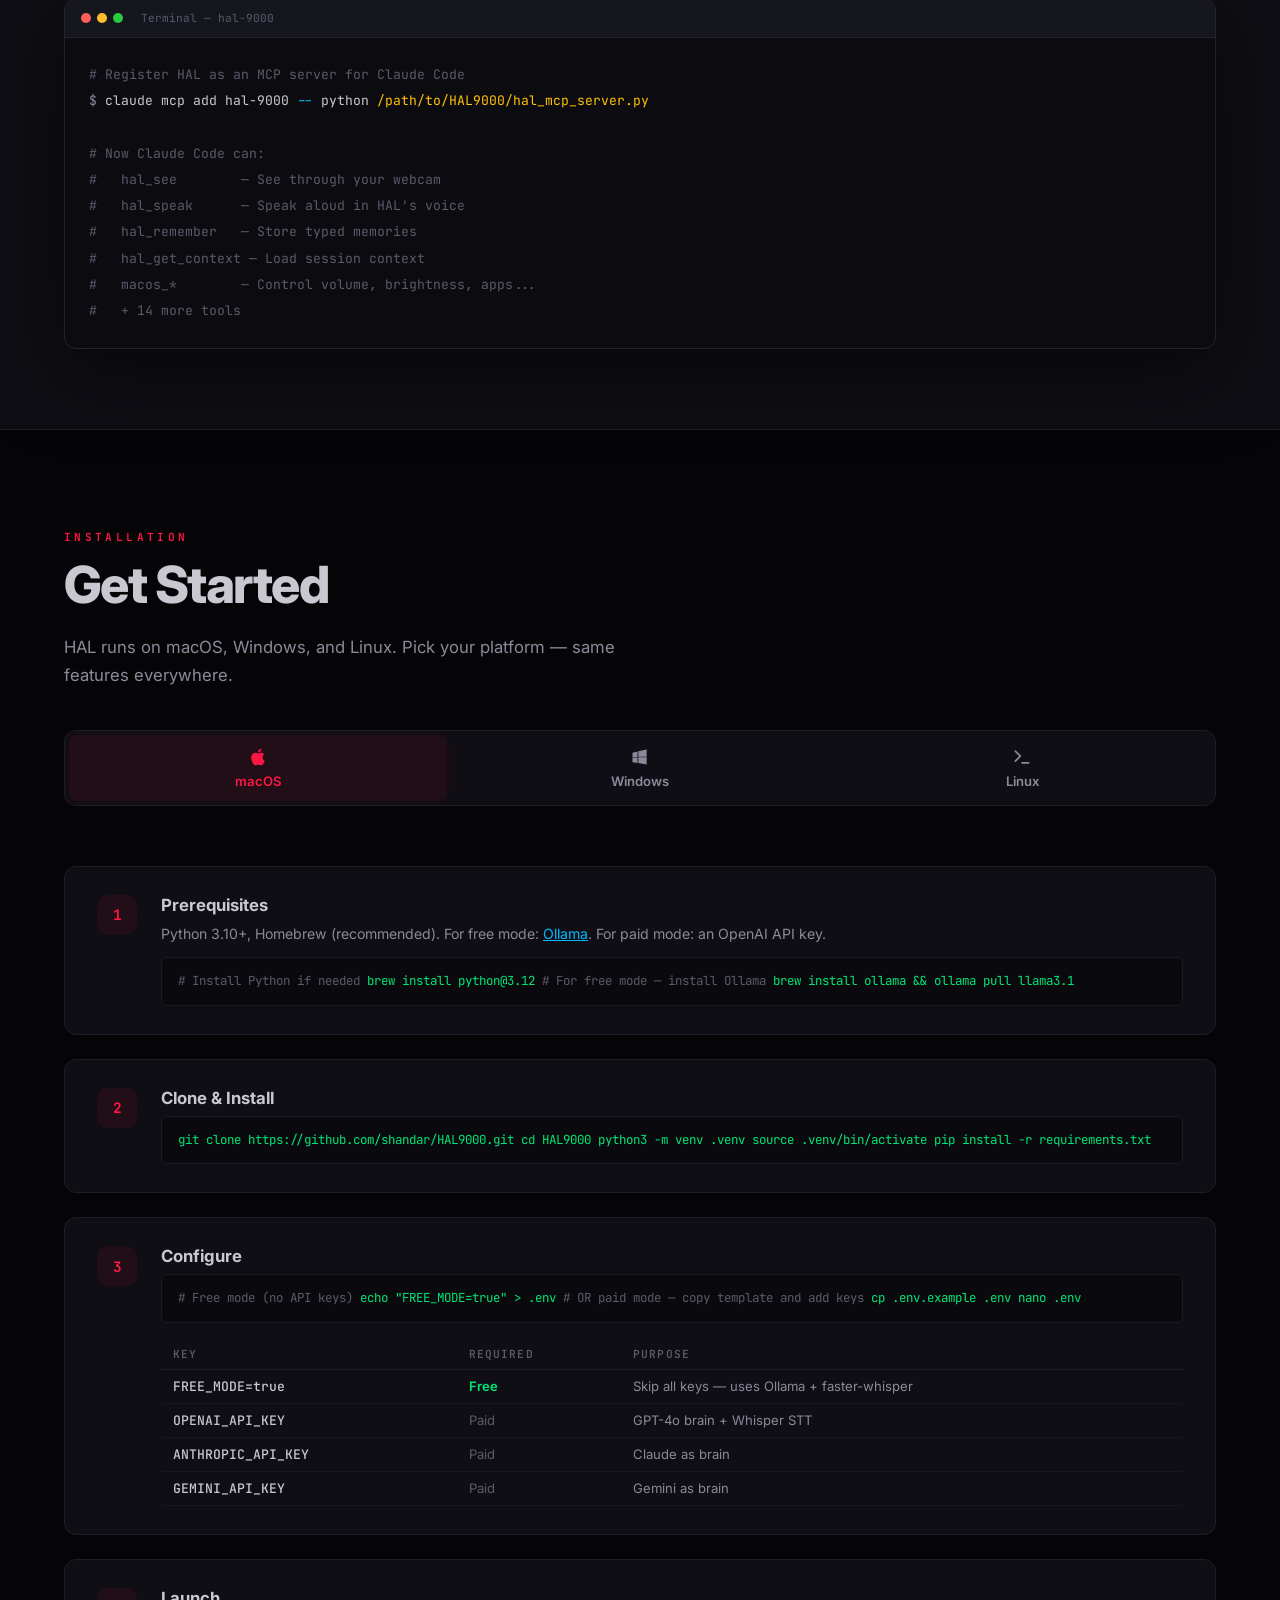
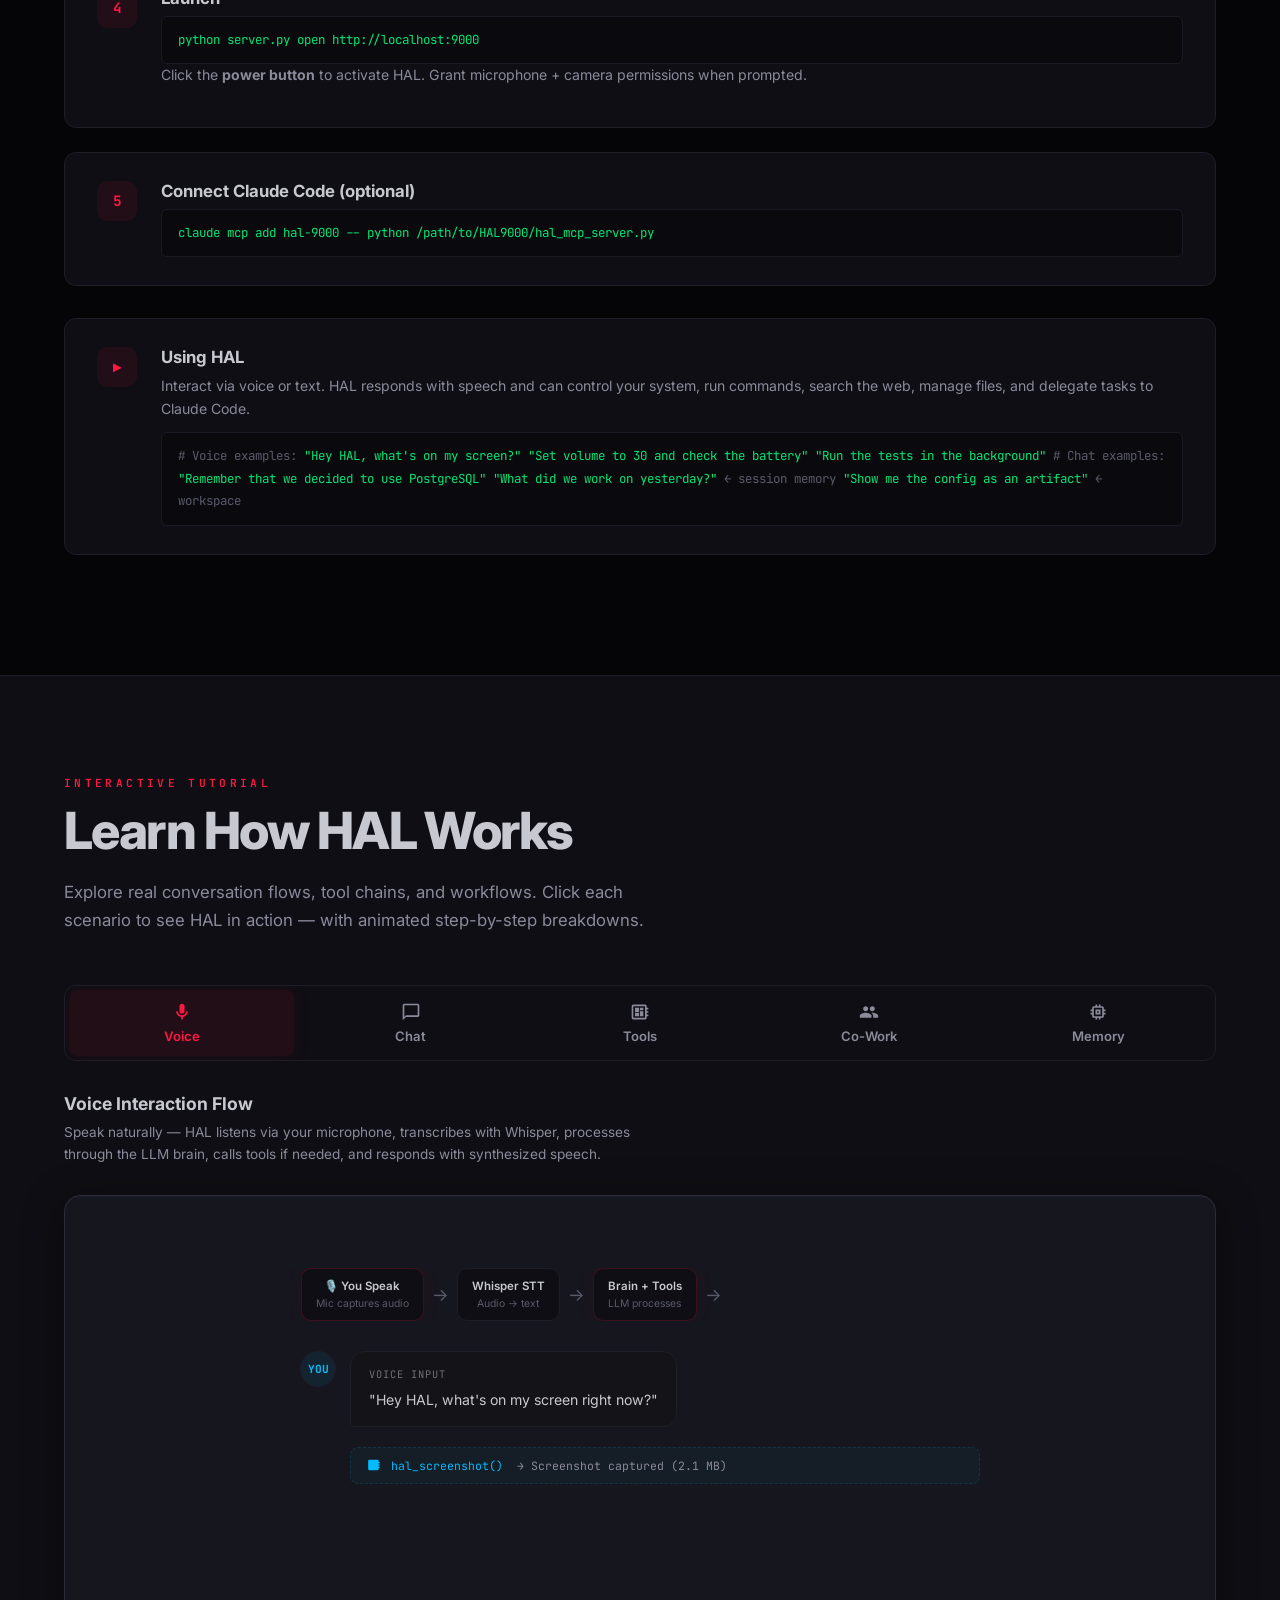
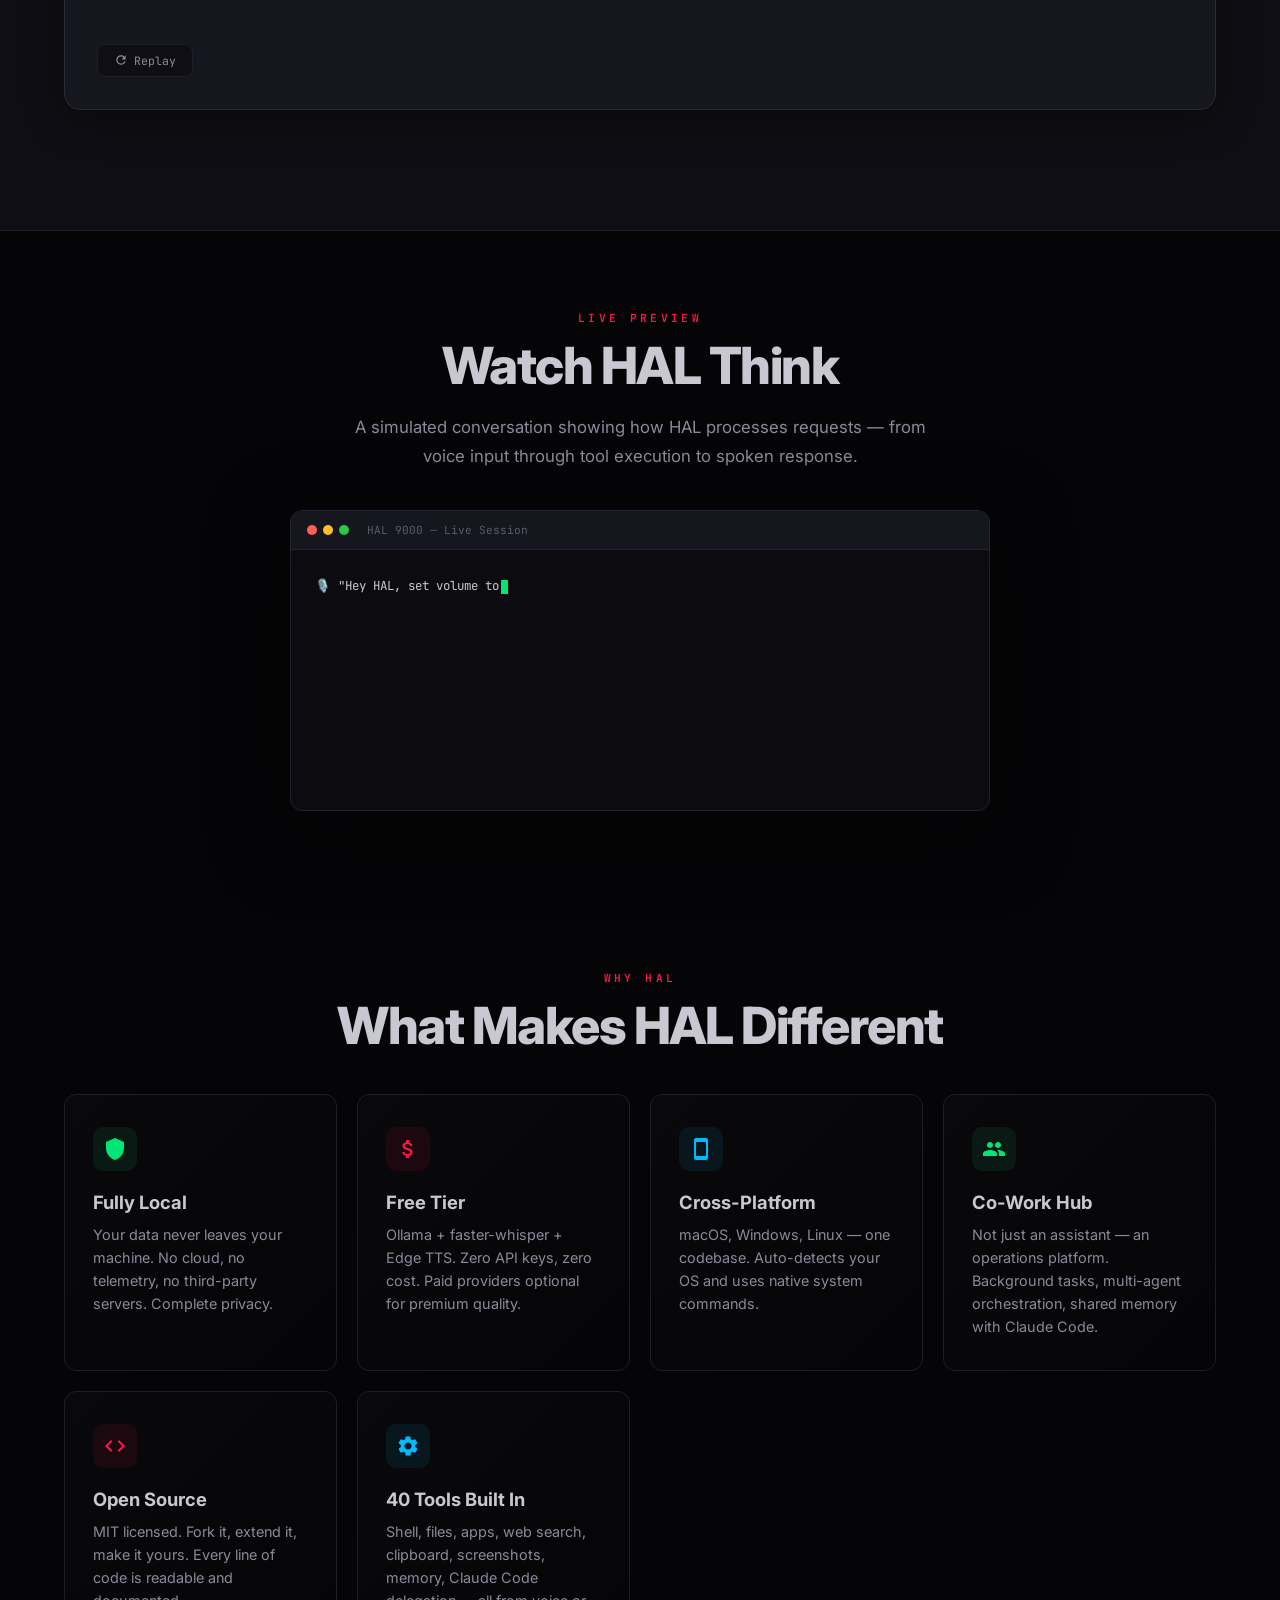
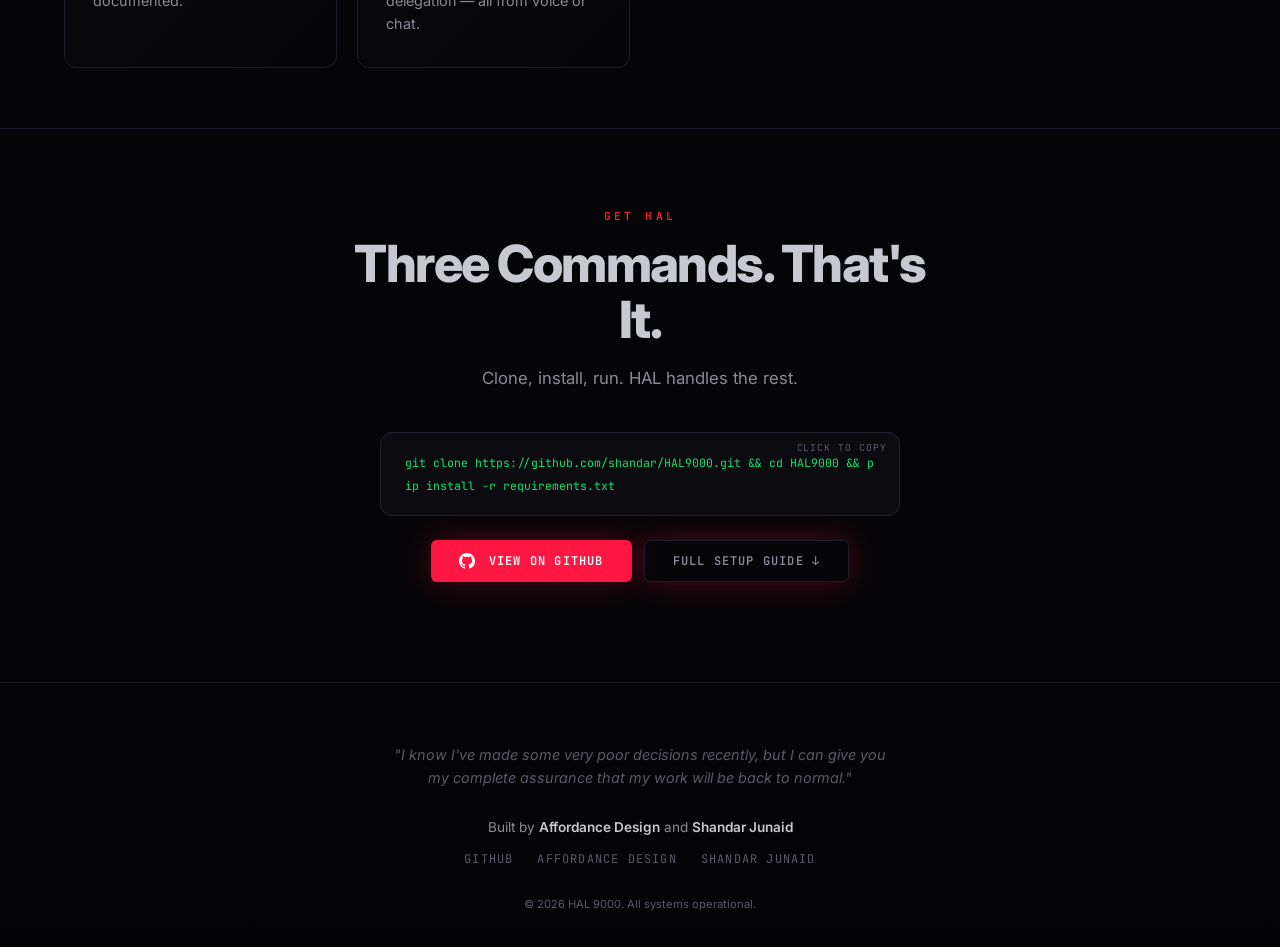
==== commit ad941e1a: "style(assets): swap architecture diagram to Gemini-generated PNG Co-Authored-By: Claude Opus 4.6 (1M" ====
--- a/landing.html
+++ b/landing.html
@@ -133,7 +133,7 @@
       </div>
 
       <div class="reveal" style="margin:40px auto 50px; max-width:900px; text-align:center;">
-        <img src="assets/architecture.webp" alt="HAL 9000 Architecture — Vision, Hearing, Brain, Voice, Tools, Memory" style="width:100%; border-radius:16px; border:1px solid var(--border); box-shadow:0 8px 40px rgba(0,0,0,0.4);" loading="lazy">
+        <img src="assets/architecture.png" alt="HAL 9000 Architecture — Vision, Hearing, Brain, Voice, Tools, Memory" style="width:100%; border-radius:16px; border:1px solid var(--border); box-shadow:0 8px 40px rgba(0,0,0,0.4);" loading="lazy">
       </div>
 
       <div class="arch-flow reveal">
